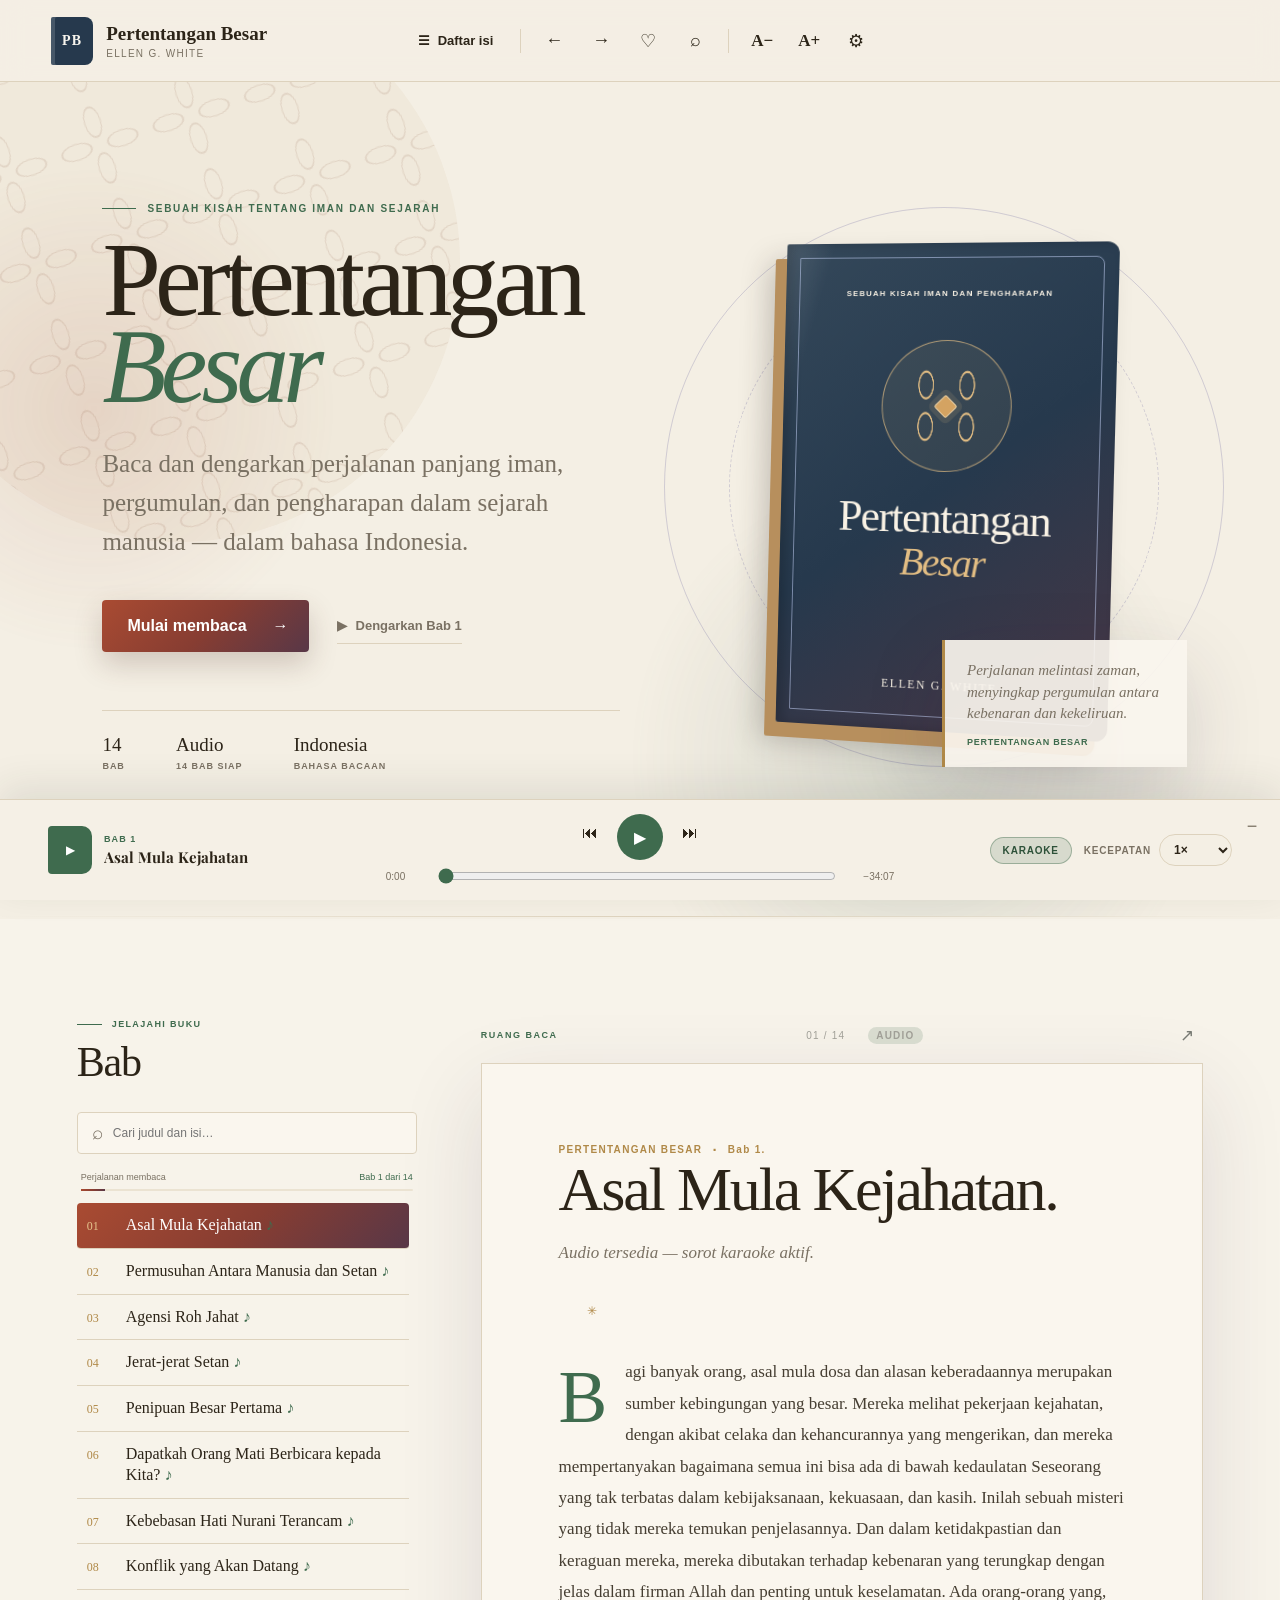
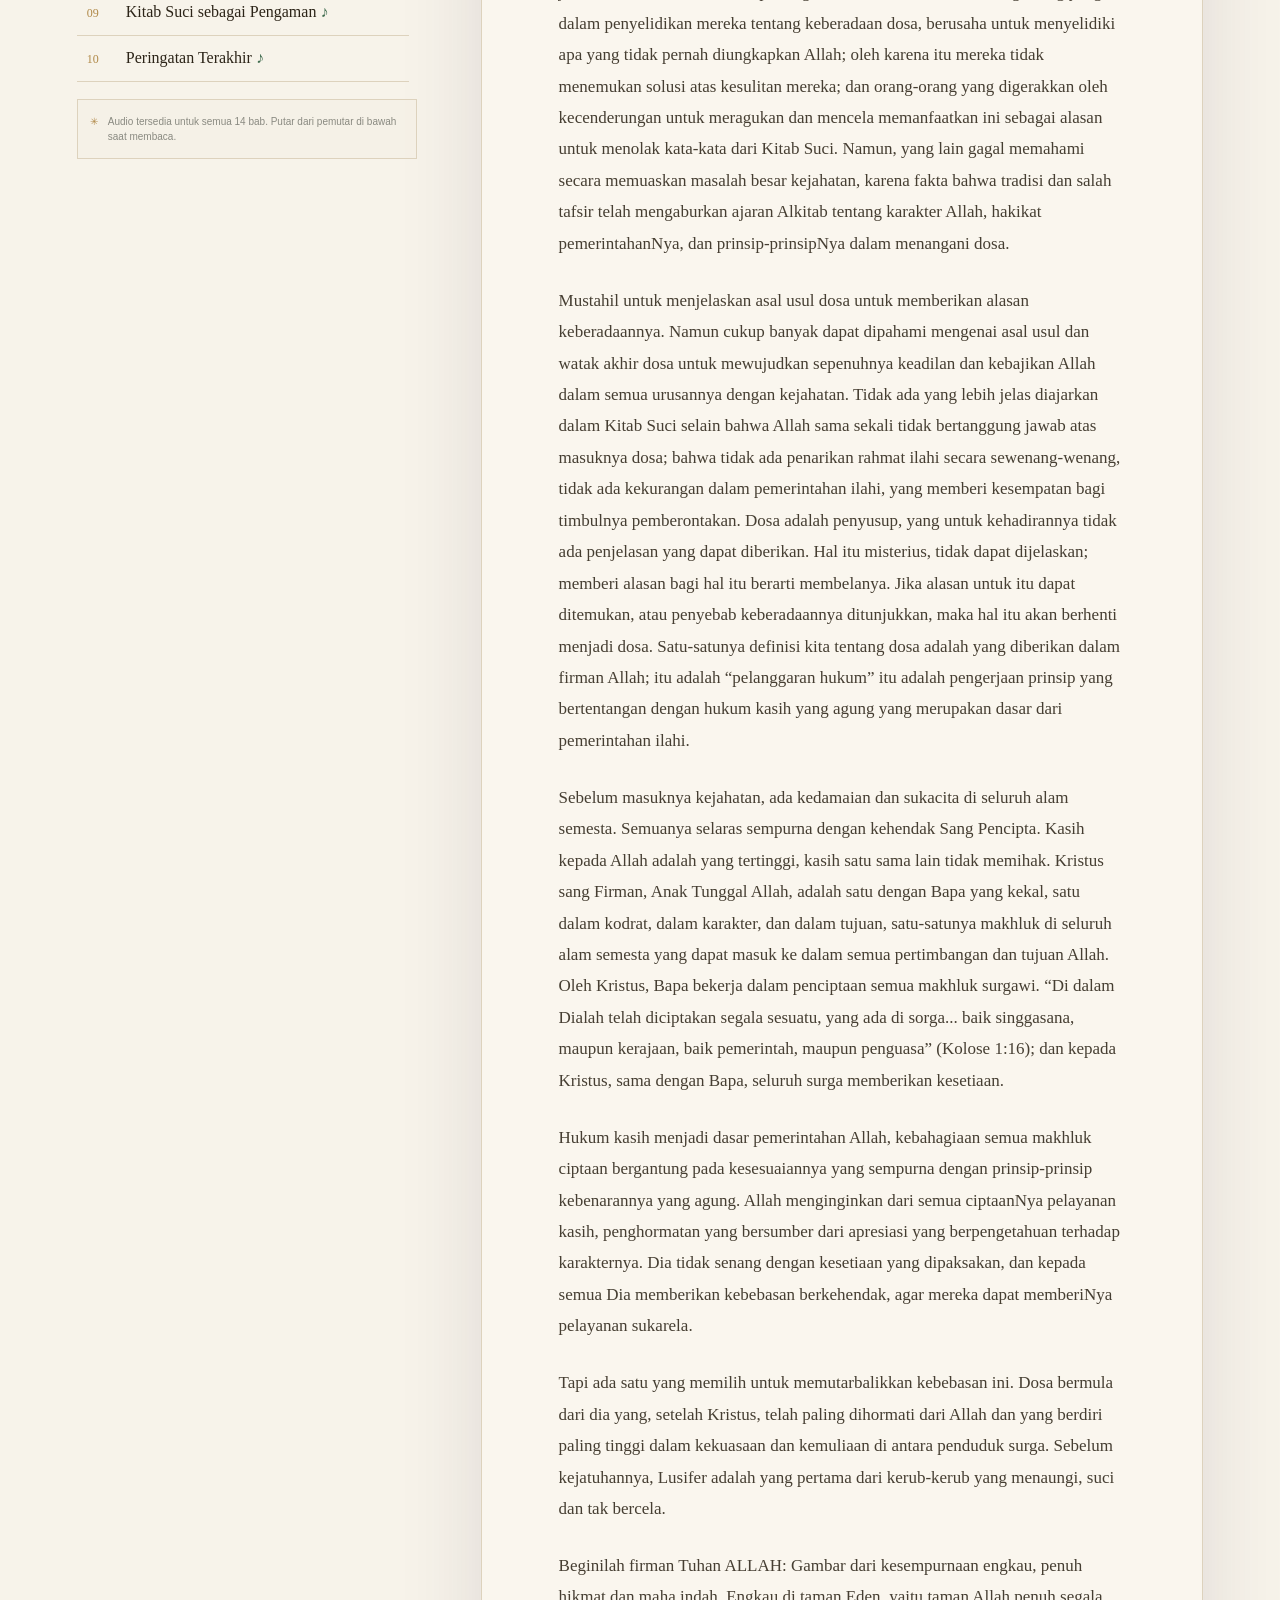
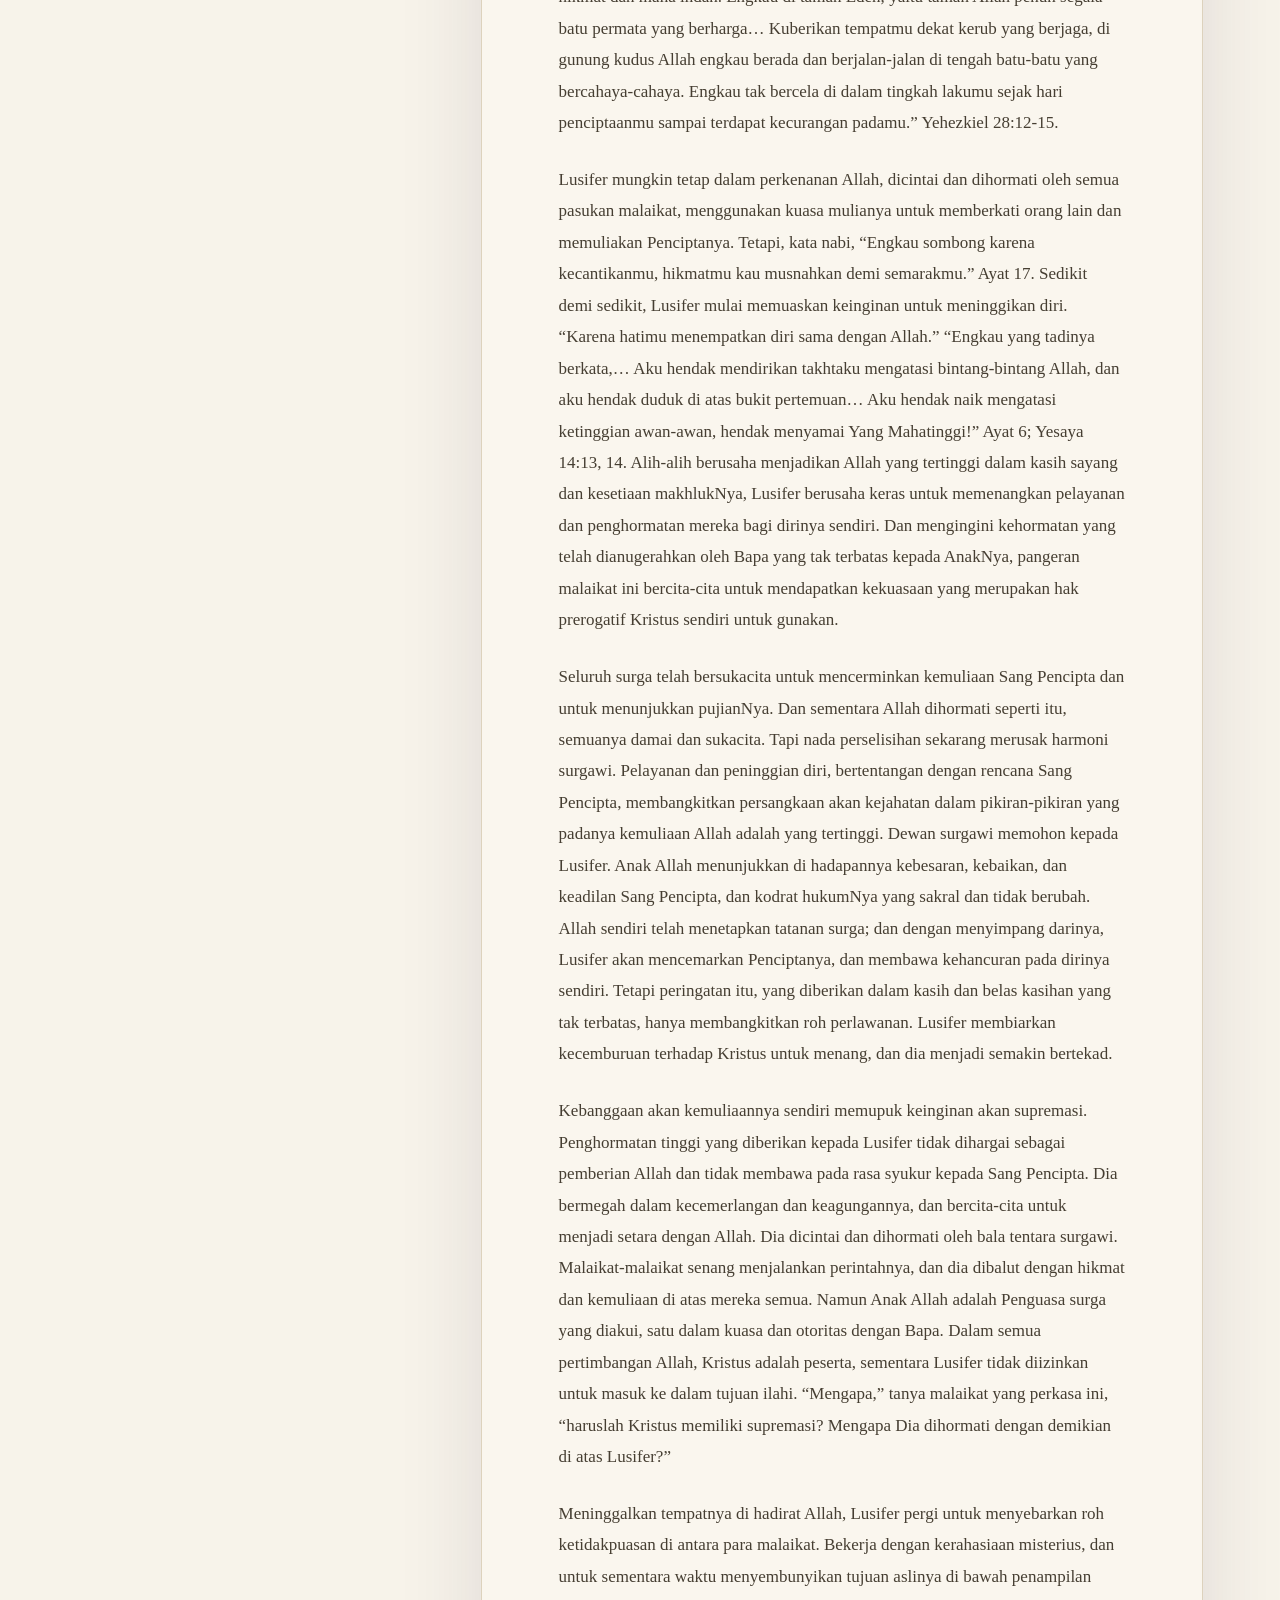
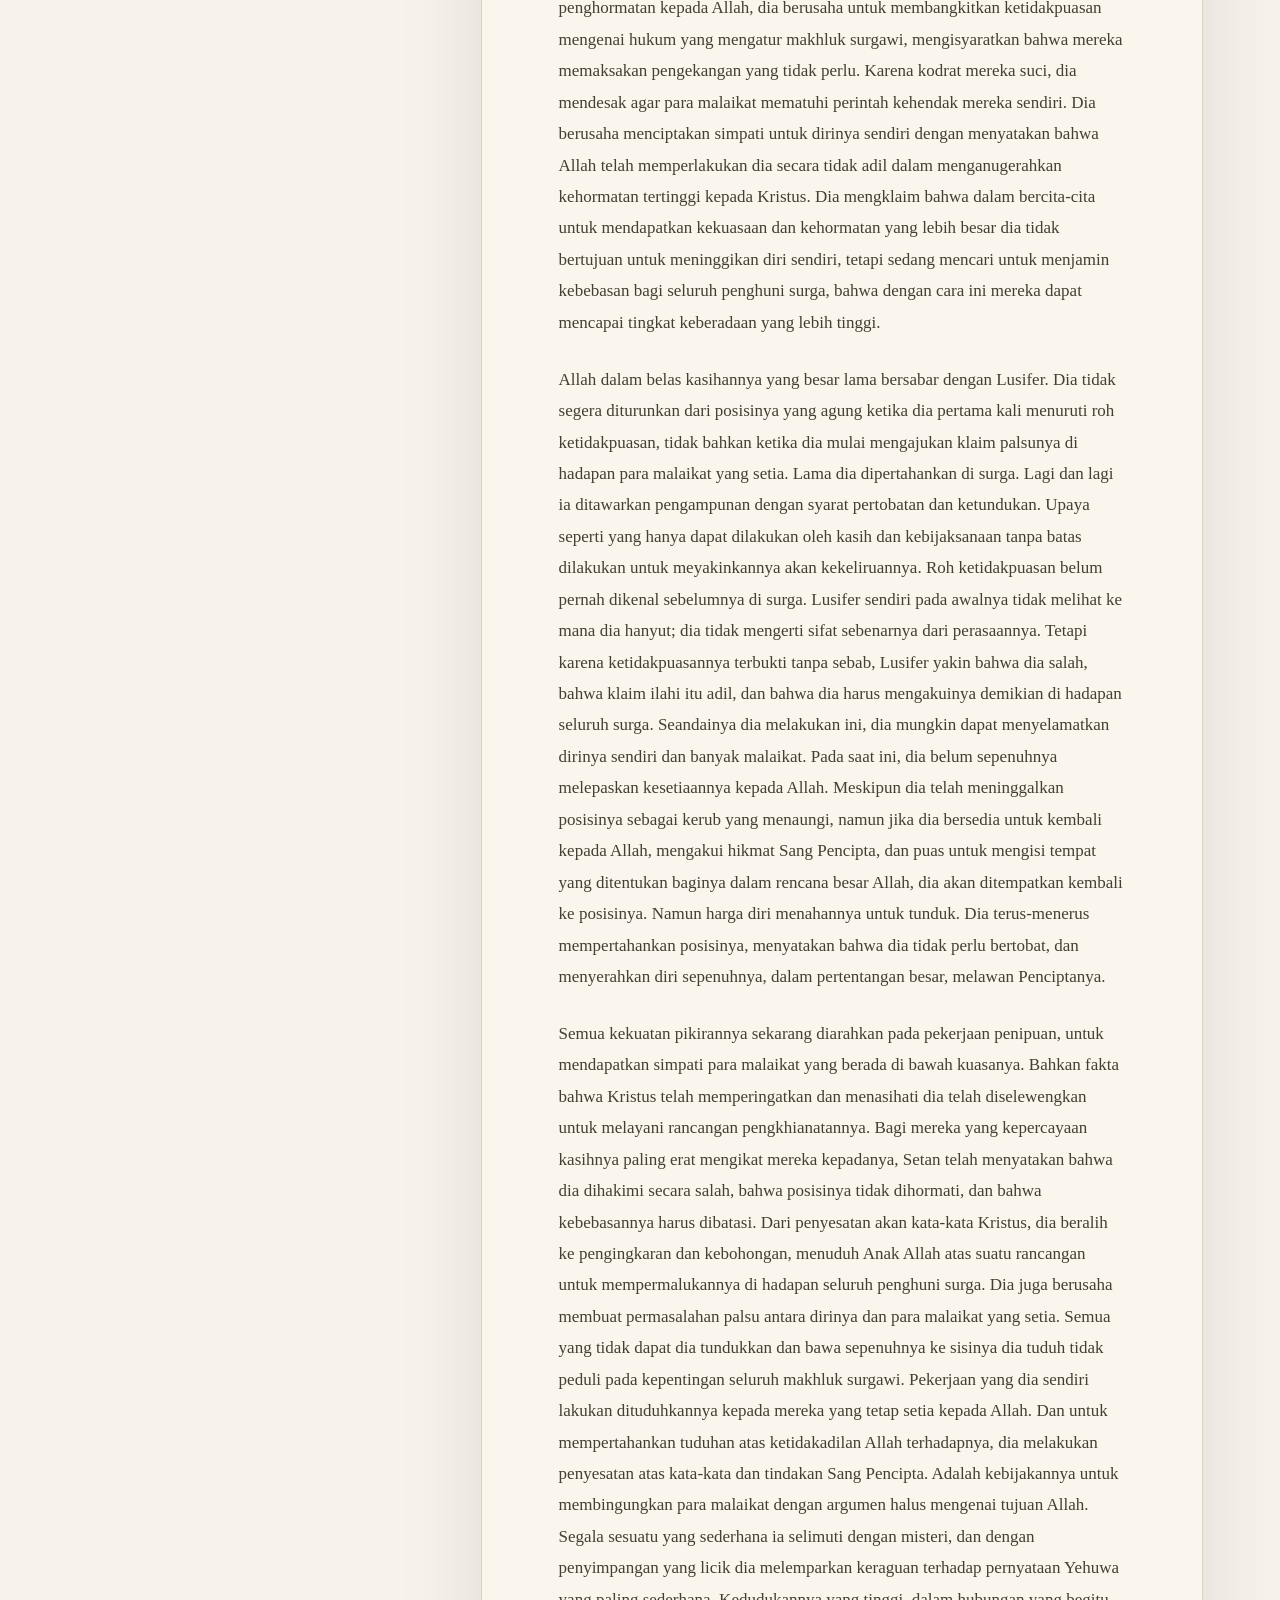
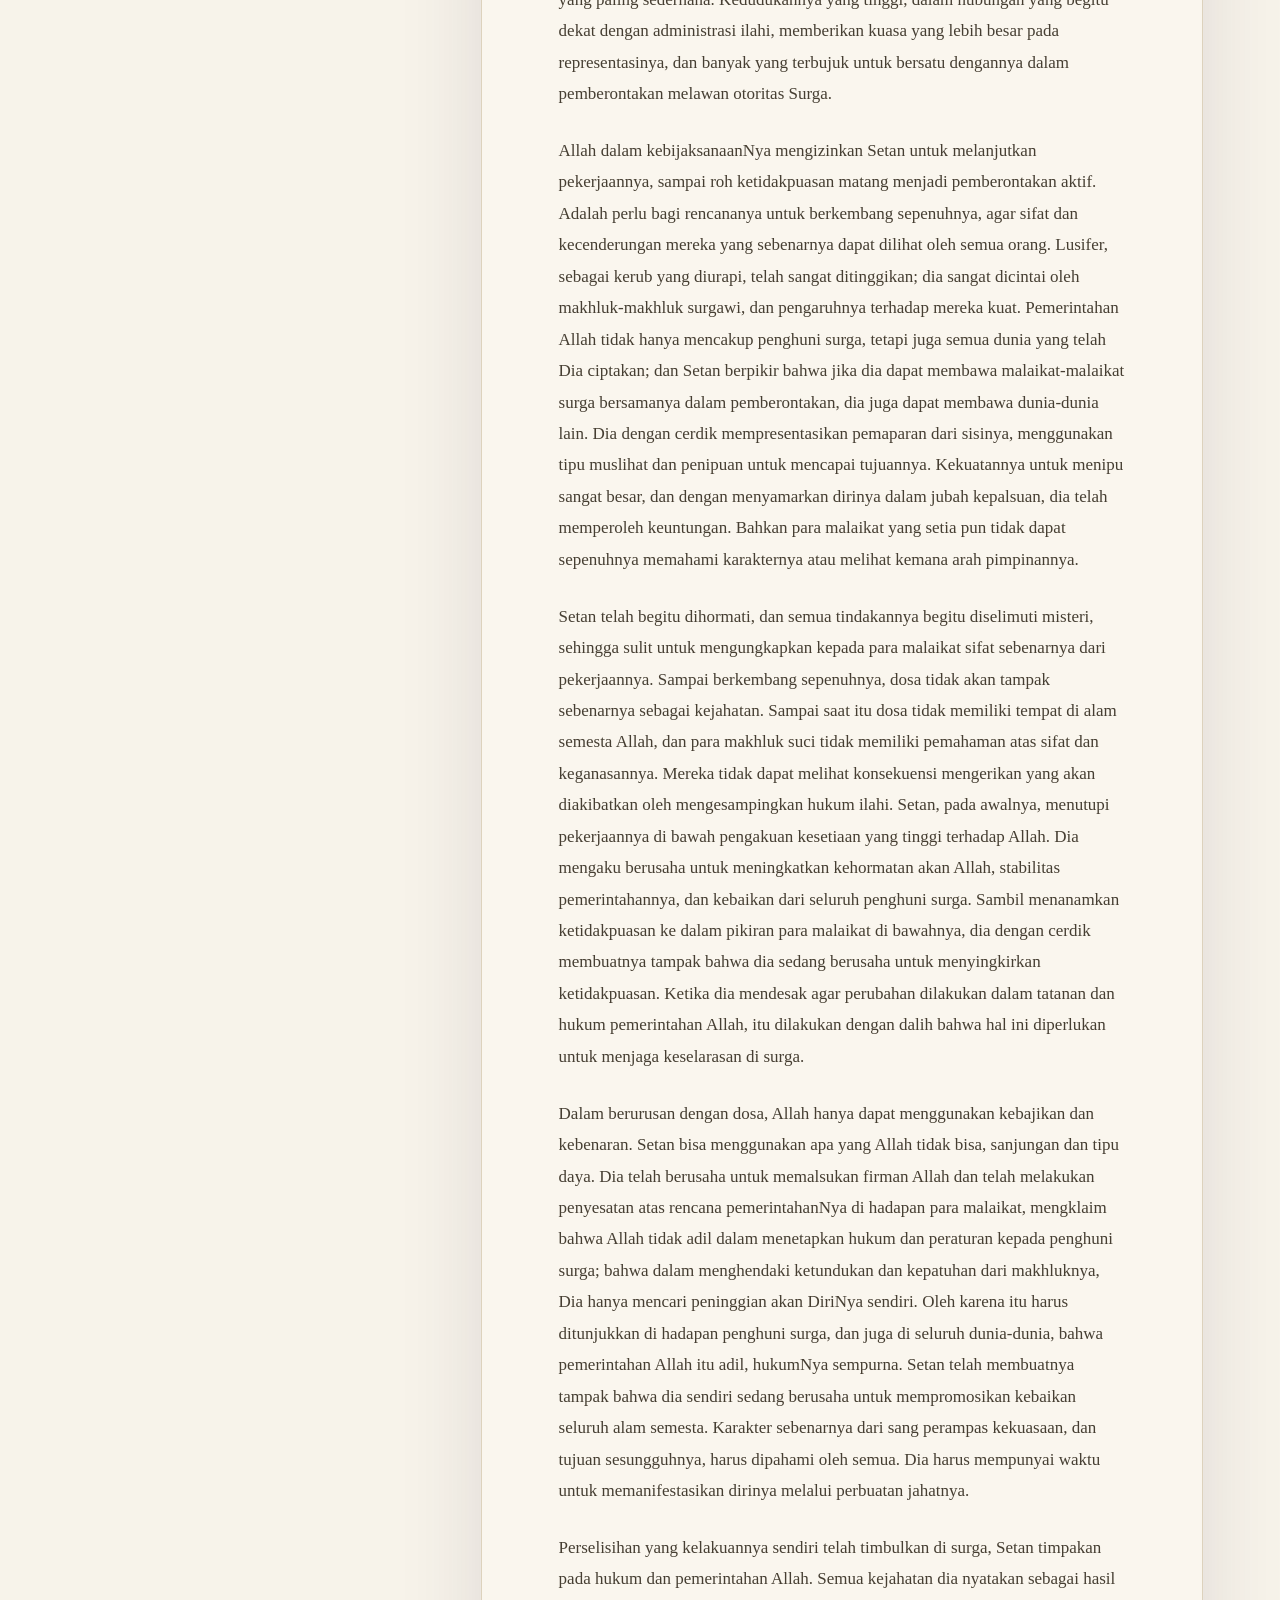
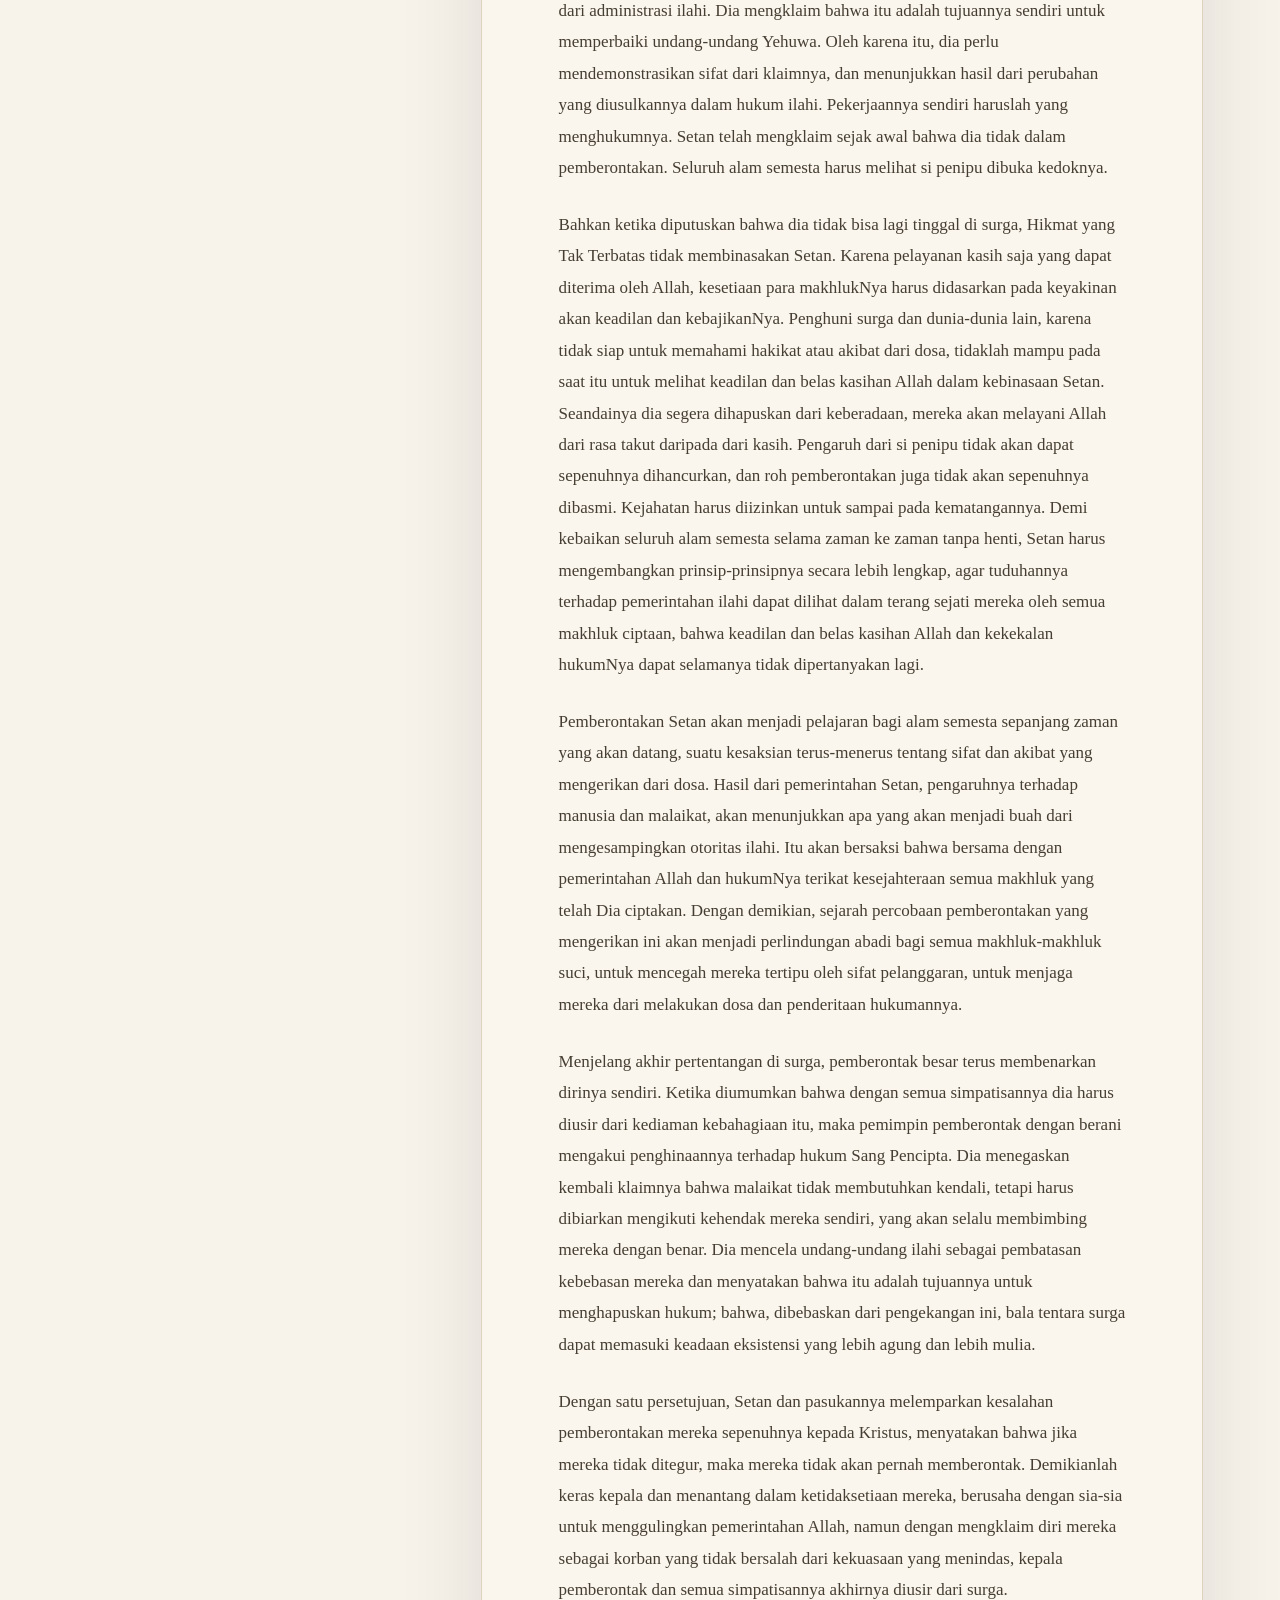
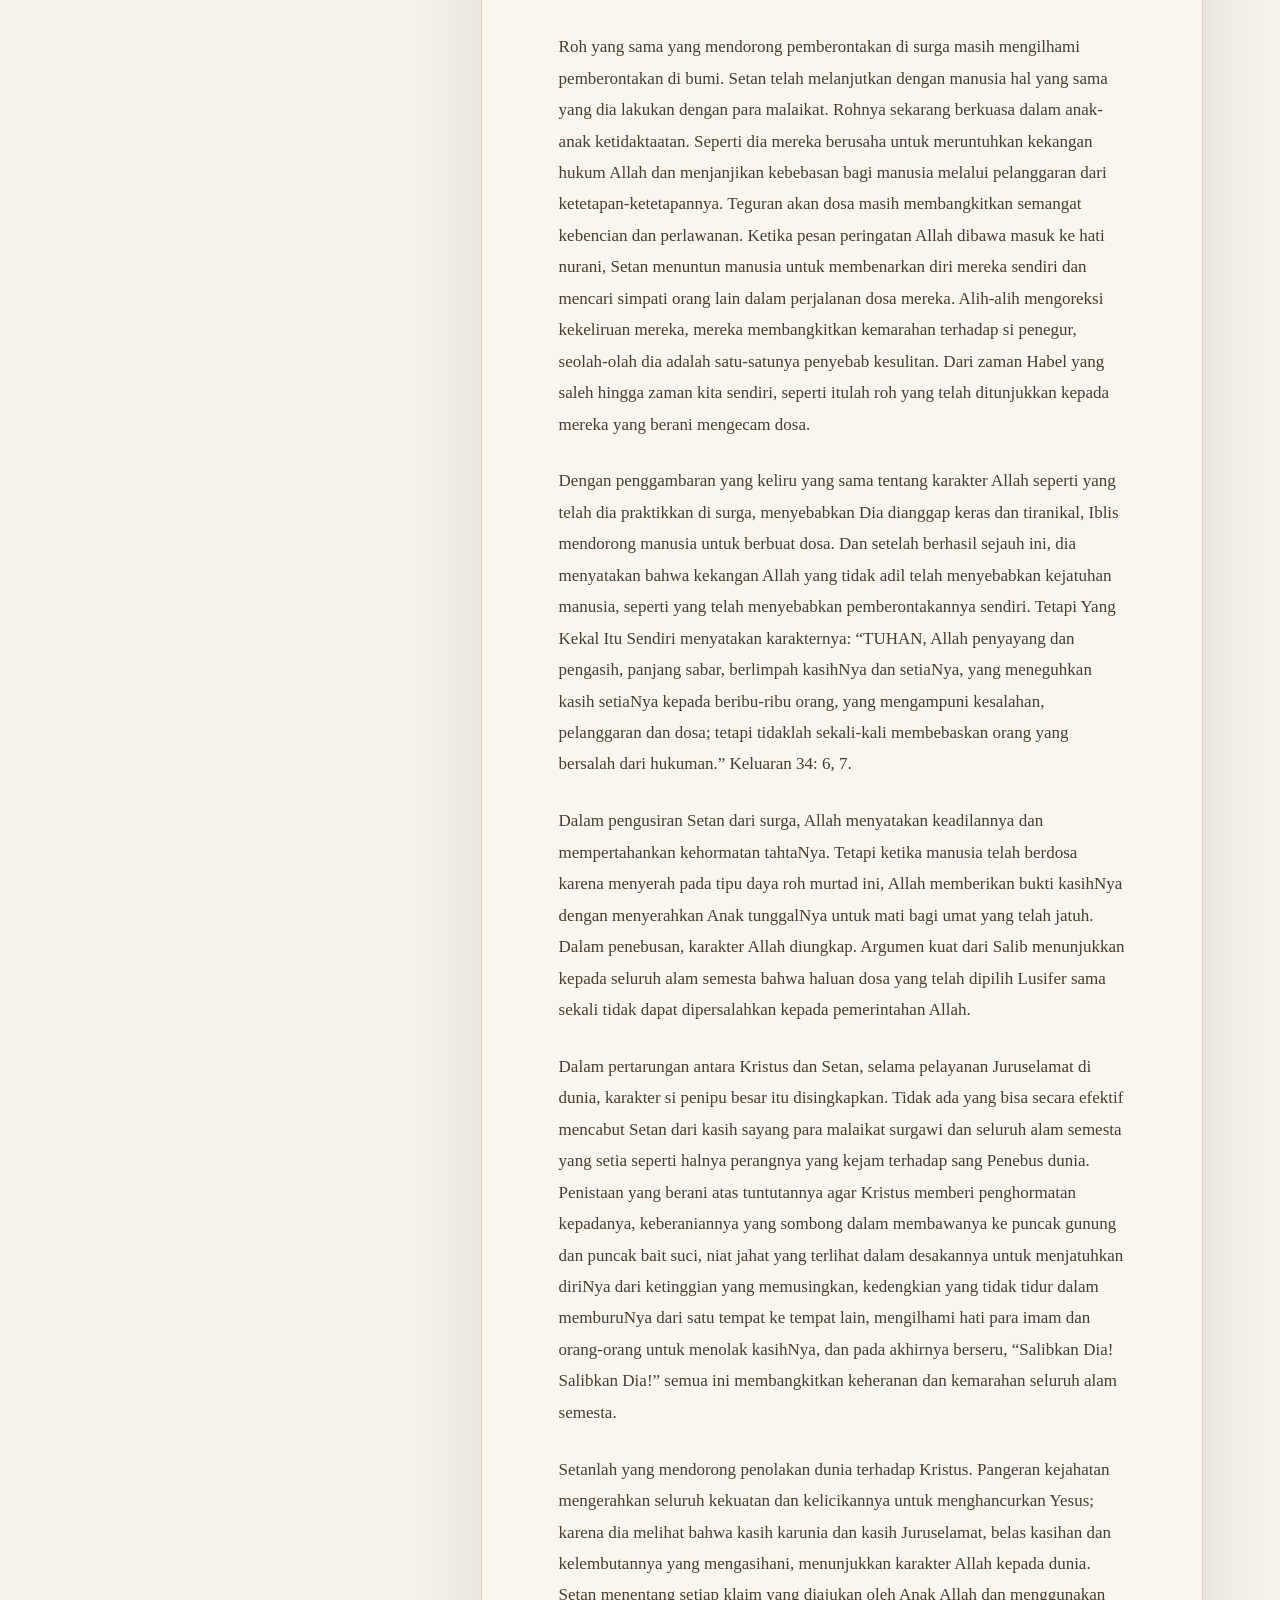
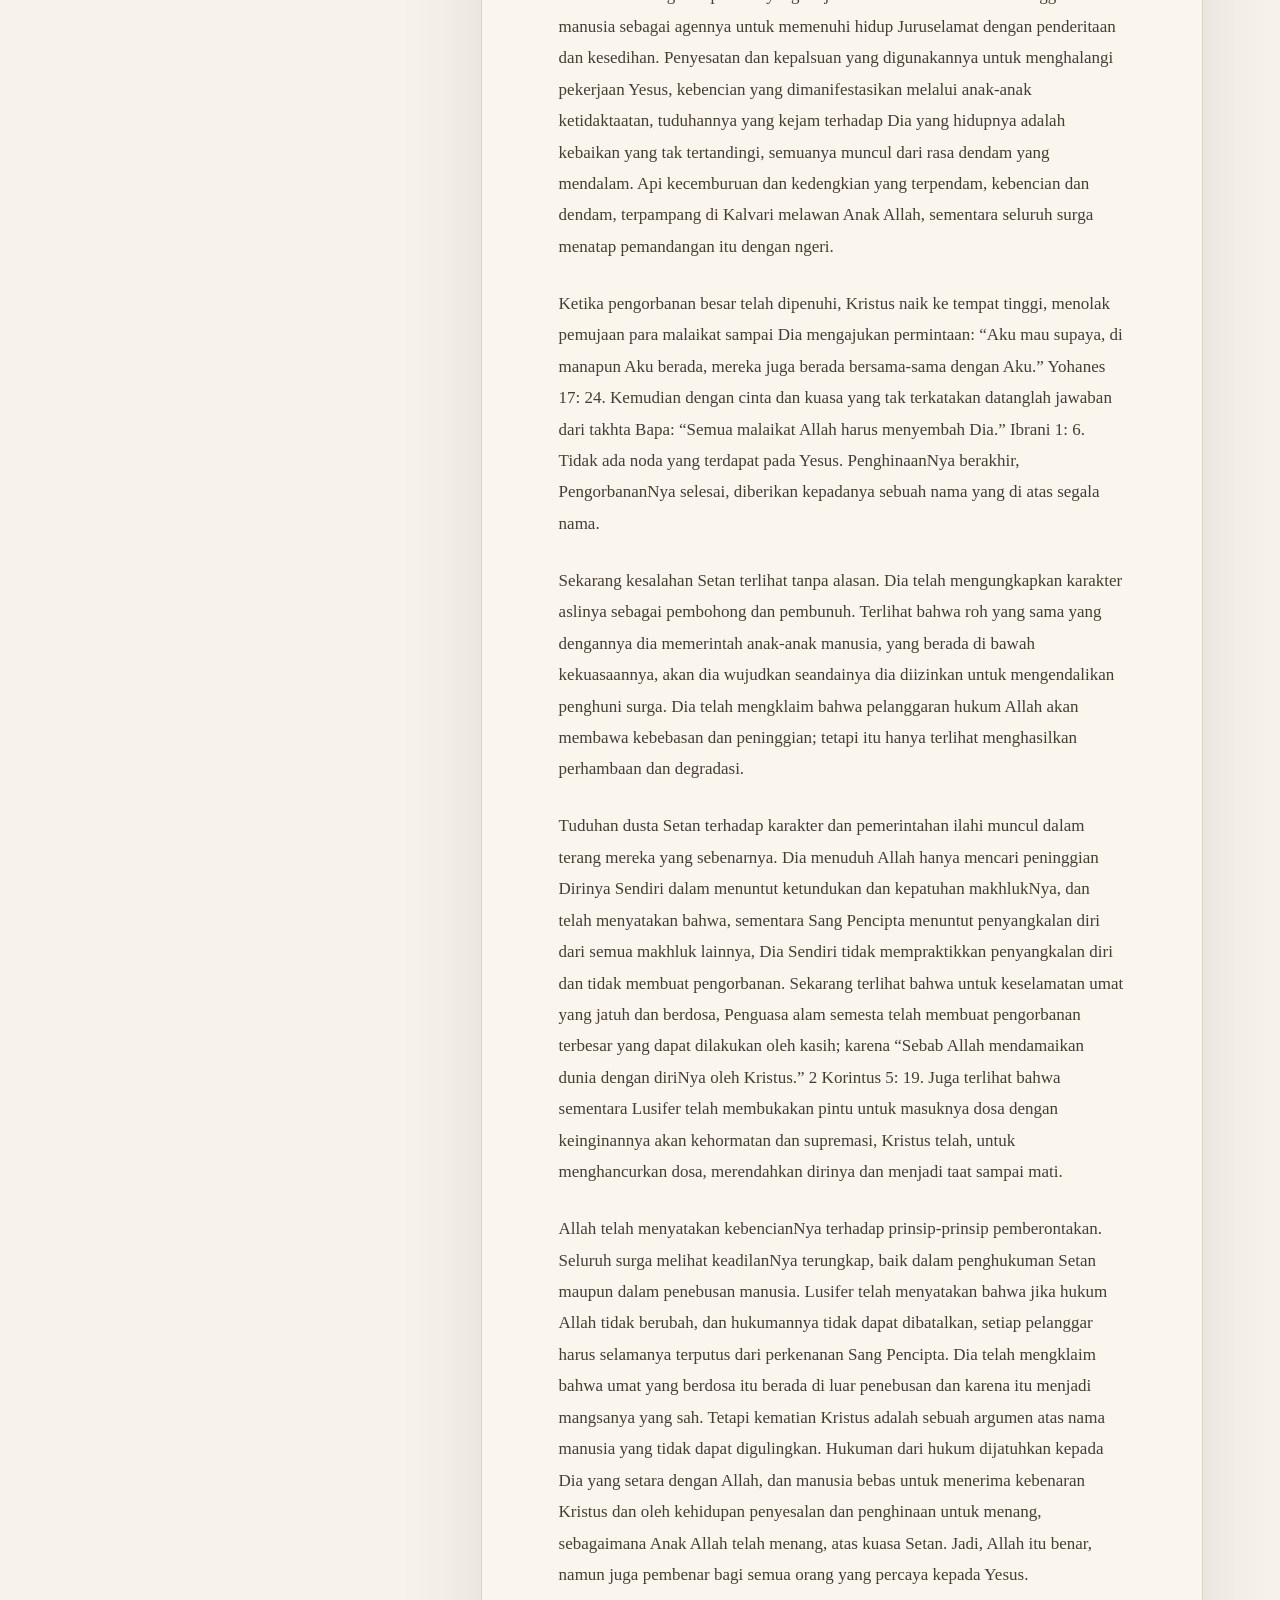
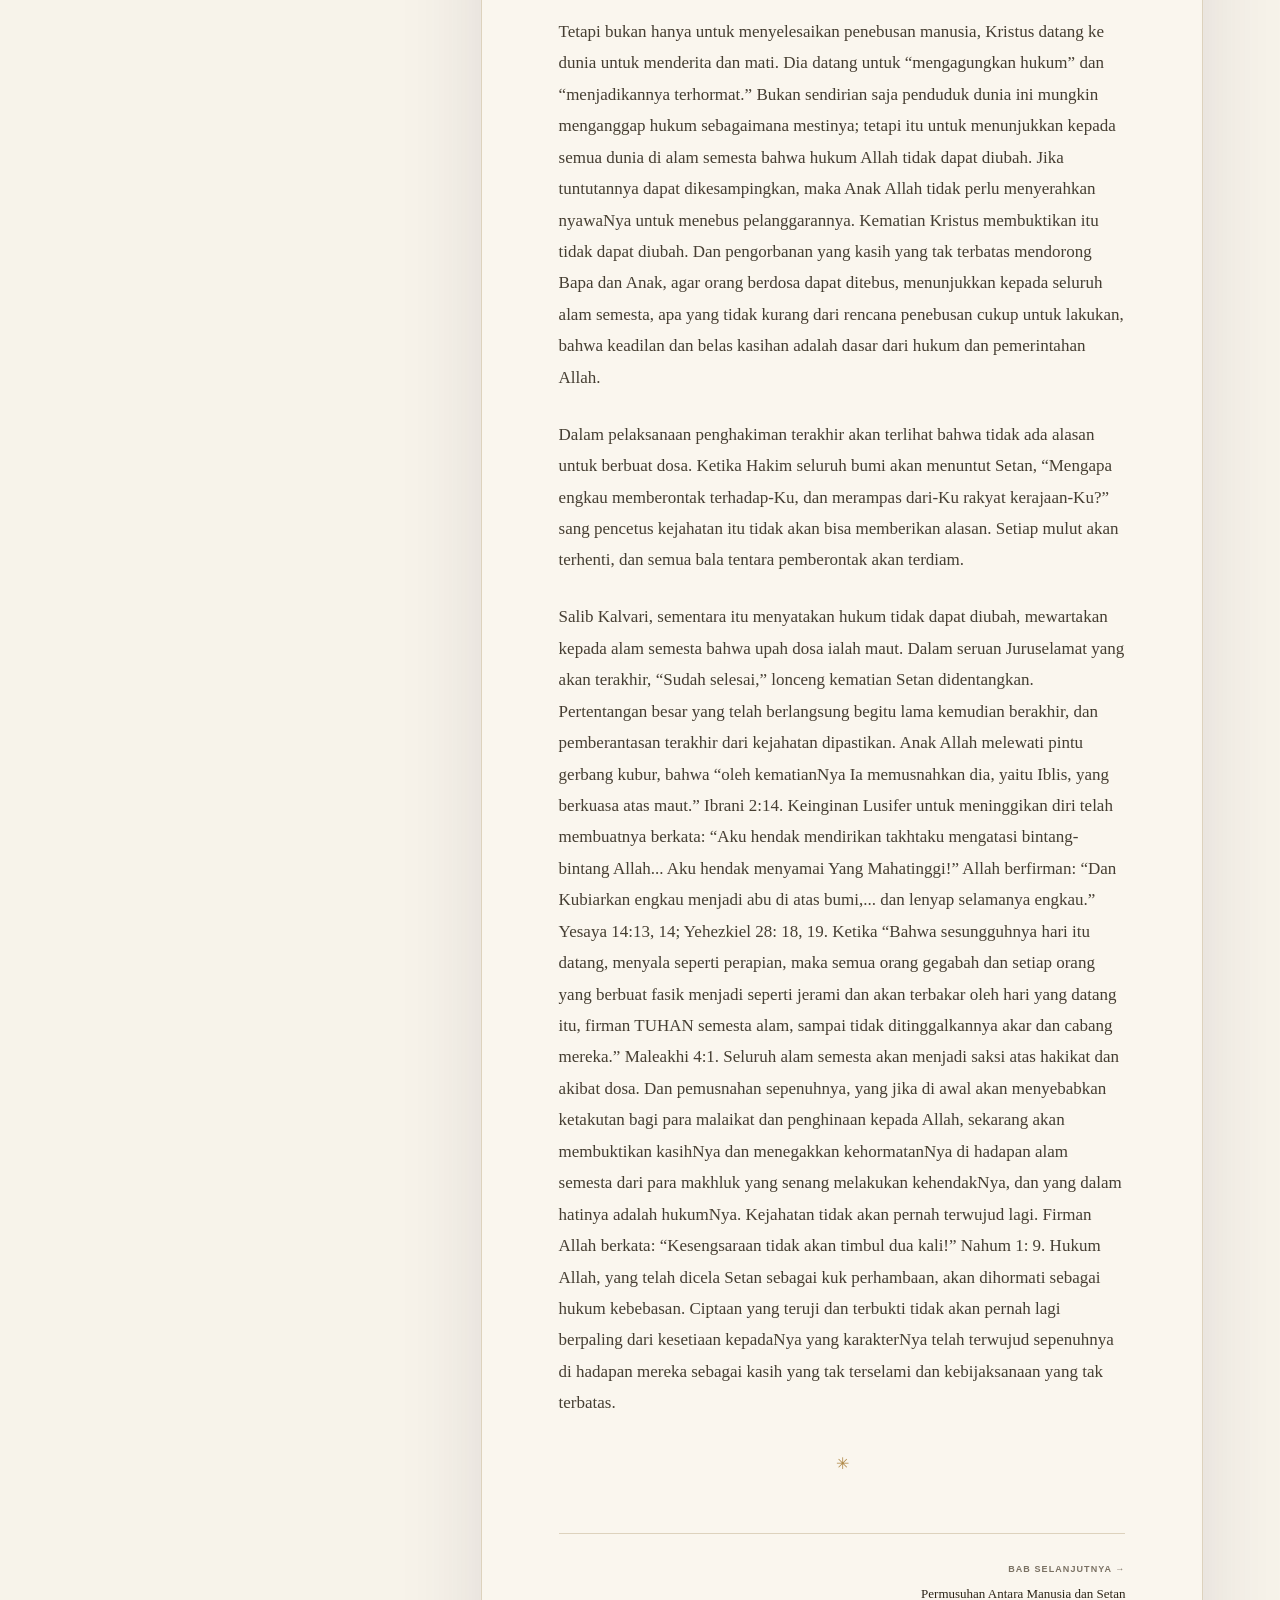
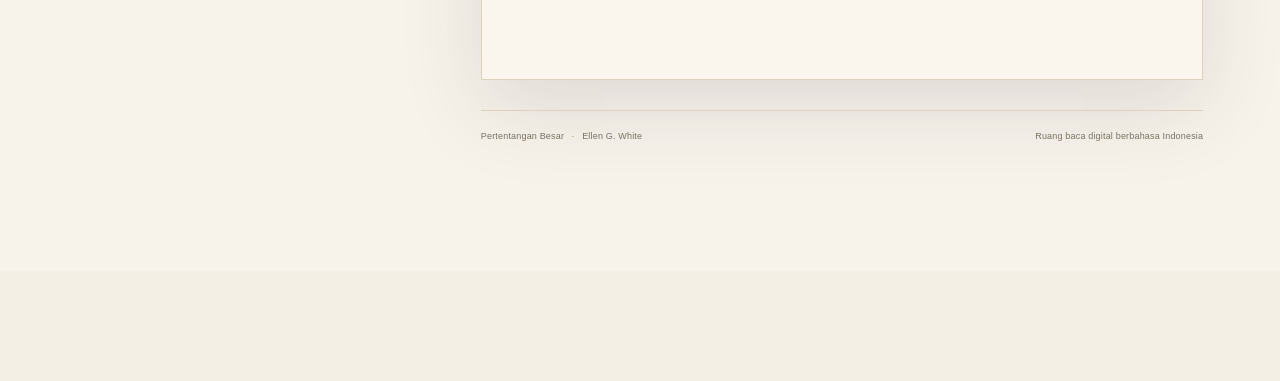
==== index.html @ 69c993e6 "Add Indonesian Great Controversy reader with full audiobook. Includes 14-chapter text, local MP3 nar" ====
<!doctype html>
<html lang="id">
  <head>
    <meta charset="utf-8">
    <meta name="viewport" content="width=device-width, initial-scale=1">
    <meta name="theme-color" content="#f7f1e5" id="themeColorMeta">
    <meta name="description" content="Baca dan dengarkan Pertentangan Besar karya Ellen G. White dalam bahasa Indonesia.">
    <meta name="apple-mobile-web-app-capable" content="yes">
    <title>Pertentangan Besar | Ellen G. White</title>
    <link rel="preconnect" href="https://fonts.googleapis.com">
    <link rel="preconnect" href="https://fonts.gstatic.com" crossorigin>
    <link href="https://fonts.googleapis.com/css2?family=DM+Sans:wght@400;500;600;700&family=Playfair+Display:ital,wght@0,500;0,600;0,700;1,500&display=swap" rel="stylesheet">
    <link rel="stylesheet" href="styles.css">
  </head>
  <body data-style="lontar" class="karaoke-on">
    <header class="topbar">
      <a class="brand" href="#home" aria-label="Pertentangan Besar, beranda">
        <span class="brand-mark" aria-hidden="true">PB</span>
        <span class="brand-copy"><strong>Pertentangan Besar</strong><small>Ellen G. White</small></span>
      </a>
      <nav class="toolbar" aria-label="Alat membaca">
        <button class="contents-trigger" id="contentsToggle" aria-label="Buka daftar isi" title="Daftar isi"><span aria-hidden="true">☰</span><span class="contents-trigger-label">Daftar isi</span></button>
        <span class="toolbar-divider" aria-hidden="true"></span>
        <button class="icon-button mobile-contents" id="mobileContents" aria-label="Buka daftar isi" title="Daftar isi">☷</button>
        <button class="icon-button" id="previousChapter" aria-label="Bab sebelumnya" title="Bab sebelumnya">←</button>
        <button class="icon-button" id="nextChapter" aria-label="Bab berikutnya" title="Bab berikutnya">→</button>
        <button class="icon-button" id="bookmarkButton" aria-label="Simpan penanda bab" title="Simpan penanda">♡</button>
        <button class="icon-button" id="searchButton" aria-label="Cari dalam buku" title="Cari">⌕</button>
        <span class="toolbar-divider"></span>
        <button class="text-button" id="decreaseText" aria-label="Perkecil ukuran teks" title="Perkecil teks">A−</button>
        <button class="text-button" id="increaseText" aria-label="Perbesar ukuran teks" title="Perbesar teks">A+</button>
        <button class="icon-button" id="settingsButton" aria-label="Buka pengaturan gaya dan audio" title="Gaya & audio">⚙</button>
      </nav>
    </header>

    <section class="hero" id="home">
      <div class="hero-glow glow-one"></div>
      <div class="hero-glow glow-two"></div>
      <div class="hero-copy">
        <p class="eyebrow"><span></span>SEBUAH KISAH TENTANG IMAN DAN SEJARAH</p>
        <h1>Pertentangan<br /><em>Besar</em></h1>
        <p class="hero-description">Baca dan dengarkan perjalanan panjang iman, pergumulan, dan pengharapan dalam sejarah manusia — dalam bahasa Indonesia.</p>
        <div class="hero-actions">
          <button class="primary-button" id="startReadingButton" type="button">Mulai membaca <span aria-hidden="true">→</span></button>
          <button class="hero-secondary" id="listenButton" type="button"><span aria-hidden="true">▶</span> Dengarkan Bab 1</button>
        </div>
        <div class="book-meta">
          <div><strong>14</strong><span>Bab</span></div>
          <div><strong>Audio</strong><span>14 bab siap</span></div>
          <div><strong>Indonesia</strong><span>Bahasa bacaan</span></div>
        </div>
      </div>
      <div class="hero-art" aria-label="Sampul buku Pertentangan Besar">
        <div class="orbit orbit-one"></div>
        <div class="orbit orbit-two"></div>
        <div class="book-cover">
          <span class="cover-kicker">SEBUAH KISAH IMAN DAN PENGHARAPAN</span>
          <div class="cover-emblem" aria-hidden="true"></div>
          <div class="cover-title">Pertentangan<br /><i>Besar</i></div>
          <span class="cover-author">Ellen G. White</span>
        </div>
        <blockquote>
          Perjalanan melintasi zaman, menyingkap pergumulan antara kebenaran dan kekeliruan.
          <cite>Pertentangan Besar</cite>
        </blockquote>
      </div>
    </section>

    <div class="reading-progress" aria-hidden="true"><span id="progressBar"></span></div>

    <section class="reading-section" id="reader">
    <div class="reader-layout" id="readerLayout">
      <aside class="contents-panel" id="contentsPanel" aria-label="Daftar isi">
        <div class="contents-heading">
          <div>
            <p class="eyebrow"><span></span>JELAJAHI BUKU</p>
            <h2>Bab</h2>
          </div>
          <button class="close-contents" id="closeContents" aria-label="Tutup daftar isi">×</button>
        </div>
        <label class="chapter-search"><span aria-hidden="true">⌕</span><input id="chapterSearch" type="search" placeholder="Cari judul dan isi…" autocomplete="off" /></label>
        <div class="contents-progress">
          <div class="progress-copy"><span>Perjalanan membaca</span><span id="progressLabel">Bab 1 dari 14</span></div>
          <div class="mini-progress"><span id="chapterProgress"></span></div>
        </div>
        <ol class="chapter-list" id="chapterList"></ol>
        <div class="contents-note">
          <span class="note-icon" aria-hidden="true">✳</span>
          <p>Audio tersedia untuk semua 14 bab. Putar dari pemutar di bawah saat membaca.</p>
        </div>
      </aside>

      <main class="reading-area" id="readingArea">
        <div class="reading-toolbar">
          <span class="reading-label">RUANG BACA</span>
          <div class="chapter-nav">
            <span id="chapterIndicator">01 / 14</span>
            <span class="audio-badge" id="audioBadge" hidden>Audio</span>
          </div>
          <button class="share-button" id="shareButton" aria-label="Bagikan bab ini" title="Bagikan">↗</button>
        </div>

        <article class="book-page" id="bookPage">
          <div class="chapter-meta"><span class="chapter-kicker">PERTENTANGAN BESAR</span><span class="meta-dot">·</span><span id="chapterNumber">BAB 01</span></div>
          <h1 id="chapterTitle">Asal Mula Kejahatan</h1>
          <p class="chapter-deck" id="chapterDeck"></p>
          <div class="ornament" aria-hidden="true"><span></span><i>✳</i><span></span></div>
          <div class="chapter-copy" id="chapterCopy"></div>
          <div class="chapter-end" aria-hidden="true"><span>✳</span></div>
          <div class="bottom-navigation">
            <button class="bottom-nav-button" id="bottomPrevious"><span>← Bab sebelumnya</span><strong id="previousTitle">—</strong></button>
            <button class="bottom-nav-button next-bottom" id="bottomNext"><span>Bab selanjutnya →</span><strong id="nextTitle">—</strong></button>
          </div>
        </article>
        <footer class="page-footer">
          <span>Pertentangan Besar <i>·</i> Ellen G. White</span>
          <span>Ruang baca digital berbahasa Indonesia</span>
        </footer>
      </main>
    </div>
    </section>

    <section class="audio-player" id="audioPlayer" aria-label="Pemutar audiobook" hidden>
      <audio id="chapterAudio" preload="metadata" playsinline></audio>
      <button class="audio-minimize" id="audioMinimize" type="button" aria-label="Ciutkan pemutar">−</button>
      <div class="audio-track-info">
        <span class="audio-art" aria-hidden="true">▶</span>
        <span>
          <small id="audioChapterNumber">Bab 1</small>
          <strong id="audioChapterTitle">Asal Mula Kejahatan</strong>
        </span>
      </div>
      <div class="audio-main">
        <div class="audio-controls">
          <button id="audioPrevious" type="button" aria-label="Bab audio sebelumnya">⏮</button>
          <button class="audio-play" id="audioPlay" type="button" aria-label="Putar audiobook">
            <span class="play-icon">▶</span>
            <span class="pause-icon">❚❚</span>
          </button>
          <button id="audioNext" type="button" aria-label="Bab audio berikutnya">⏭</button>
        </div>
        <div class="audio-timeline">
          <span id="audioElapsed">0:00</span>
          <input id="audioSeek" type="range" min="0" max="1000" value="0" aria-label="Posisi audio" />
          <span id="audioRemaining">−0:00</span>
        </div>
      </div>
      <div class="audio-side">
        <button class="karaoke-toggle" id="karaokeToggle" type="button" aria-pressed="true" title="Nyala/matikan sorot karaoke">Karaoke</button>
        <label class="audio-speed">
          Kecepatan
          <select id="audioSpeed" aria-label="Kecepatan putar">
            <option value="0.75">0.75×</option>
            <option value="1" selected>1×</option>
            <option value="1.25">1.25×</option>
            <option value="1.5">1.5×</option>
          </select>
        </label>
      </div>
    </section>

    <button class="audio-restore" id="audioRestore" type="button" aria-label="Tampilkan pemutar" hidden>
      <span class="audio-restore-icon" aria-hidden="true">▶</span>
      <span>
        <small>Audiobook</small>
        <strong id="audioRestoreTitle">Asal Mula Kejahatan</strong>
      </span>
    </button>

    <div class="overlay" id="searchOverlay" hidden>
      <section class="search-dialog" role="dialog" aria-modal="true" aria-labelledby="searchTitle">
        <div class="search-heading">
          <div><p class="eyebrow">TEMUKAN BAGIAN</p><h2 id="searchTitle">Cari dalam buku</h2></div>
          <button id="closeSearch" aria-label="Tutup pencarian">×</button>
        </div>
        <label class="search-input-wrap"><span aria-hidden="true">⌕</span><input id="searchInput" type="search" placeholder="Ketik kata atau frasa…" autocomplete="off"><kbd>ESC</kbd></label>
        <div class="search-results" id="searchResults"><p class="search-hint">Hasil menampilkan tempat tepat di dalam bab. Ketuk untuk loncat ke sana.</p></div>
      </section>
    </div>

    <div class="overlay" id="settingsOverlay" hidden>
      <section class="settings-dialog" role="dialog" aria-modal="true" aria-labelledby="settingsTitle">
        <div class="search-heading">
          <div><p class="eyebrow">PENGATURAN</p><h2 id="settingsTitle">Gaya & audio</h2></div>
          <button id="closeSettings" aria-label="Tutup pengaturan">×</button>
        </div>
        <div class="settings-block">
          <h3>Gaya Nusantara</h3>
          <p class="settings-hint">Pilih suasana visual bernapas budaya Indonesia.</p>
          <div class="style-grid" id="styleGrid"></div>
        </div>
        <div class="settings-block">
          <h3>Mode baca & dengar</h3>
          <label class="settings-switch">
            <input type="checkbox" id="karaokeSetting" checked>
            <span>
              <strong>Karaoke sorot teks</strong>
              <small>Saat mati, audio tetap jalan dan Anda bisa menjelajah bab lain.</small>
            </span>
          </label>
          <p class="settings-note">Audio tetap dapat diputar di latar (layar mati) lewat kontrol media perangkat.</p>
        </div>
      </section>
    </div>

    <div class="toast" id="toast" role="status" aria-live="polite"></div>
    <script src="book-data.js"></script>
    <script src="app.js"></script>
  </body>
</html>
---- styles.css ----
:root {
  color-scheme: light;
  --paper: #f7f4ee;
  --paper-deep: #f0ece4;
  --ink: #292d29;
  --muted: #85867e;
  --line: #e7e2d8;
  --accent: #557260;
  --accent-dark: #3e5948;
  --gold: #b28d5d;
  --serif: "Playfair Display", Georgia, serif;
  --sans: "DM Sans", Arial, sans-serif;
}

* { box-sizing: border-box; }
html { scroll-behavior: smooth; }
body { margin: 0; background: var(--paper); color: var(--ink); font-family: var(--sans); -webkit-font-smoothing: antialiased; }
button, input { font: inherit; }
button { color: inherit; }

.topbar { height: 72px; padding: 0 4.1vw; display: grid; grid-template-columns: 1fr 1fr 1fr; align-items: center; background: rgba(250,248,244,.94); border-bottom: 1px solid var(--line); position: sticky; top: 0; z-index: 10; backdrop-filter: blur(14px); }
.brand { display: flex; align-items: center; gap: 11px; text-decoration: none; color: var(--ink); width: max-content; }
.brand-mark { width: 32px; height: 32px; display: grid; place-items: center; border-radius: 50%; background: var(--accent); color: #f8f5ee; font: 600 10px var(--serif); letter-spacing: -.03em; }
.brand-name { font-size: 12px; font-weight: 600; letter-spacing: .04em; }
.topbar-center { justify-self: center; text-align: center; }
.book-picker { border: 0; padding: 7px 14px; background: transparent; cursor: pointer; display: flex; flex-direction: column; gap: 2px; }
.book-picker-title { font-family: var(--serif); font-size: 14px; font-weight: 600; }
.book-picker-author { color: var(--muted); font-size: 10px; letter-spacing: .02em; }
.toolbar { display: flex; justify-content: flex-end; align-items: center; gap: 8px; }
.icon-button, .text-button { border: 0; background: transparent; color: #696e67; display: grid; place-items: center; height: 34px; min-width: 34px; border-radius: 7px; cursor: pointer; font-size: 18px; transition: background .2s, color .2s; }
.icon-button:hover, .text-button:hover, .reading-toolbar button:hover { background: var(--paper-deep); color: var(--accent-dark); }
.text-button { font-size: 12px; font-weight: 600; }
.toolbar-divider { height: 18px; width: 1px; background: var(--line); margin: 0 5px; }
.mobile-contents { display: none; }
.reading-progress { position: sticky; top: 72px; z-index: 9; height: 2px; background: transparent; }
.reading-progress span { display: block; height: 100%; width: 0; background: var(--gold); transition: width .1s linear; }
.reader-layout { max-width: 1600px; min-height: calc(100vh - 74px); margin: 0 auto; display: grid; grid-template-columns: 285px minmax(0, 1fr); }

.contents-panel { border-right: 1px solid var(--line); min-height: calc(100vh - 74px); padding: 45px 24px 28px 4.1vw; display: flex; flex-direction: column; position: sticky; top: 74px; height: calc(100vh - 74px); overflow: auto; }
.contents-heading { display: flex; align-items: flex-start; justify-content: space-between; }
.eyebrow { font-size: 9px; font-weight: 700; letter-spacing: .16em; color: var(--accent); margin: 0 0 9px; }
.contents-heading h2, .search-heading h2 { font: 600 24px var(--serif); margin: 0; letter-spacing: -.03em; }
.close-contents { display: none; }
.contents-progress { margin: 30px 0 17px; }
.progress-copy { display: flex; justify-content: space-between; gap: 8px; color: var(--muted); font-size: 9px; }
.progress-copy span:last-child { color: var(--accent); }
.mini-progress { margin-top: 9px; height: 2px; background: #e5e0d6; border-radius: 2px; }
.mini-progress span { display: block; width: 12.5%; height: 100%; background: var(--accent); transition: width .25s; }
.chapter-list { list-style: none; margin: 0; padding: 0; }
.chapter-list li { margin: 2px 0; }
.chapter-link { width: 100%; text-align: left; border: 0; display: grid; grid-template-columns: 26px 1fr; align-items: baseline; gap: 6px; background: transparent; padding: 10px 8px; border-radius: 5px; cursor: pointer; color: #777971; }
.chapter-link:hover { background: #efede6; color: var(--ink); }
.chapter-link.active { background: #e9eee8; color: var(--accent-dark); }
.chapter-link-number { font-size: 9px; color: #a6a59c; font-variant-numeric: tabular-nums; }
.chapter-link.active .chapter-link-number { color: var(--accent); }
.chapter-link-title { font: 500 12px/1.4 var(--serif); }
.contents-note { display: flex; gap: 10px; margin-top: auto; padding: 15px 10px 0 4px; color: #898a81; font-size: 10px; line-height: 1.6; }
.contents-note p { margin: 0; }
.note-icon { color: var(--gold); }

.reading-area { min-width: 0; padding: 0 7.4vw; }
.reading-toolbar { height: 70px; display: flex; align-items: center; justify-content: space-between; max-width: 810px; margin: 0 auto; color: var(--muted); }
.reading-toolbar button { background: transparent; border: 0; cursor: pointer; color: #777a73; border-radius: 5px; }
.contents-toggle { font-size: 10px; padding: 8px 10px; }
.contents-toggle span { font-size: 17px; vertical-align: -2px; margin-right: 6px; }
.chapter-nav { display: flex; align-items: center; gap: 13px; }
.chapter-nav button { width: 27px; height: 27px; font-size: 17px; }
.chapter-nav button:disabled, .bottom-nav-button:disabled { opacity: .3; cursor: default; }
.chapter-nav span { font-size: 9px; letter-spacing: .12em; color: #a09f97; font-variant-numeric: tabular-nums; }
.share-button { font-size: 17px; width: 32px; height: 32px; }
.book-page { --copy-size: 17px; max-width: 680px; margin: 65px auto 0; }
.chapter-meta { display: flex; align-items: center; gap: 10px; color: #99968b; font-size: 9px; letter-spacing: .13em; font-weight: 600; }
.chapter-kicker { color: var(--accent); }
.meta-dot { color: var(--gold); font-size: 15px; }
.book-page h1 { font: 600 clamp(38px, 5vw, 58px)/1.13 var(--serif); letter-spacing: -.045em; margin: 22px 0 15px; max-width: 610px; }
.chapter-deck { color: #777970; font: 400 16px/1.75 var(--serif); max-width: 560px; margin: 0; }
.ornament { margin: 33px 0 31px; display: flex; align-items: center; gap: 12px; width: 58px; color: var(--gold); }
.ornament span { width: 18px; height: 1px; background: #c5ae88; }
.ornament i { font-size: 12px; font-style: normal; }
.chapter-copy { font: 400 var(--copy-size)/1.95 var(--serif); color: #454840; transition: font-size .15s; }
.chapter-copy p { margin: 0 0 22px; }
.chapter-copy p:first-child:first-letter { float: left; font-size: 3.7em; line-height: .83; padding: 8px 9px 0 0; color: var(--accent); }
.editorial-note { display: flex; gap: 11px; margin-top: 36px; padding: 14px 16px; border: 1px solid #e7e1d5; border-radius: 5px; color: #7e7d74; font-size: 10px; line-height: 1.65; }
.editorial-note > span { color: var(--gold); font-size: 14px; }
.editorial-note p { margin: 0; }
.editorial-note strong { color: #595c53; font-weight: 600; margin-right: 3px; }
.chapter-end { text-align: center; margin: 40px 0 34px; font-size: 16px; color: #baa278; }
.bottom-navigation { border-top: 1px solid var(--line); padding-top: 21px; display: flex; justify-content: space-between; gap: 20px; }
.bottom-nav-button { border: 0; padding: 0; background: transparent; text-align: left; cursor: pointer; display: flex; flex-direction: column; gap: 7px; color: var(--muted); }
.bottom-nav-button span { font-size: 9px; letter-spacing: .04em; }
.bottom-nav-button strong { font: 500 13px var(--serif); color: var(--ink); }
.next-bottom { text-align: right; align-items: flex-end; }
.page-footer { max-width: 810px; margin: 70px auto 0; padding: 18px 0 23px; border-top: 1px solid var(--line); display: flex; justify-content: space-between; color: #a09f96; font-size: 9px; letter-spacing: .02em; }
.page-footer i { color: var(--gold); font-style: normal; padding: 0 5px; }

.overlay { position: fixed; inset: 0; z-index: 20; display: grid; place-items: start center; padding: 15vh 20px 20px; background: rgba(35,38,34,.42); backdrop-filter: blur(3px); }
.overlay[hidden] { display: none; }
.search-dialog { width: min(540px, 100%); background: var(--paper); border: 1px solid var(--line); border-radius: 9px; padding: 25px; box-shadow: 0 24px 80px #20251e30; }
.search-heading { display: flex; align-items: flex-start; justify-content: space-between; margin-bottom: 23px; }
.search-heading h2 { font-size: 23px; }
.search-heading button { border: 0; background: transparent; font-size: 24px; color: var(--muted); cursor: pointer; }
.search-input-wrap { height: 46px; border: 1px solid #dcd8cf; border-radius: 5px; display: flex; align-items: center; gap: 10px; padding: 0 12px; color: var(--muted); }
.search-input-wrap input { border: 0; outline: 0; background: transparent; flex: 1; min-width: 0; color: var(--ink); font-size: 12px; }
.search-input-wrap kbd { font: 9px var(--sans); padding: 3px 5px; border: 1px solid var(--line); border-radius: 3px; color: #96958c; }
.search-results { max-height: 300px; overflow: auto; padding-top: 12px; }
.search-hint { color: var(--muted); font-size: 11px; }
.search-result { width: 100%; text-align: left; border: 0; border-bottom: 1px solid var(--line); background: transparent; padding: 12px 5px; cursor: pointer; }
.search-result:hover { background: var(--paper-deep); }
.search-result strong { display: block; font: 500 14px var(--serif); }
.search-result span { display: block; color: var(--muted); font-size: 10px; margin-top: 5px; line-height: 1.5; }
.toast { position: fixed; z-index: 30; bottom: 24px; left: 50%; transform: translate(-50%, 12px); opacity: 0; pointer-events: none; padding: 11px 17px; border-radius: 5px; background: #343b34; color: #fff; font-size: 11px; box-shadow: 0 6px 24px #161c1640; transition: opacity .2s, transform .2s; white-space: nowrap; }
.toast.show { opacity: 1; transform: translate(-50%, 0); }

body.dark {
  color-scheme: dark; --paper: #20231f; --paper-deep: #2b302a; --ink: #e8e5dc; --muted: #9a9d93; --line: #383d36; --accent: #a7bea9; --accent-dark: #c2d1c1; --gold: #c3a16e;
}
body.dark .topbar { background: rgba(32,35,31,.94); }
body.dark .chapter-link.active { background: #303b32; }
body.dark .chapter-link:hover { background: #2b302a; }
body.dark .chapter-copy { color: #d2d0c7; }
body.dark .chapter-deck { color: #b6b6ac; }
body.dark .editorial-note { border-color: var(--line); }
body.dark .editorial-note strong { color: #d9d7ce; }
body.dark .mini-progress { background: #393e37; }
body.dark .search-input-wrap { border-color: var(--line); }

@media (min-width: 1500px) {
  .reader-layout { grid-template-columns: 310px minmax(0, 1fr); }
  .reading-area { padding-left: 9vw; padding-right: 9vw; }
}
@media (max-width: 900px) {
  .topbar { padding: 0 22px; }
  .reader-layout { grid-template-columns: 235px minmax(0,1fr); }
  .contents-panel { padding-left: 20px; padding-right: 17px; }
  .reading-area { padding: 0 5vw; }
}
@media (max-width: 680px) {
  .topbar { height: 62px; grid-template-columns: 1fr auto 1fr; padding: 0 15px; }
  .brand { gap: 8px; }
  .brand-name { font-size: 10px; }
  .brand-mark { width: 29px; height: 29px; }
  .book-picker { padding: 6px 4px; }
  .book-picker-title { font-size: 12px; }
  .book-picker-author { font-size: 9px; }
  .toolbar { gap: 1px; }
  .toolbar .icon-button, .toolbar .text-button { min-width: 29px; height: 31px; }
  .toolbar-divider { margin: 0 2px; }
  .toolbar .text-button { font-size: 10px; }
  .mobile-contents { display: grid; }
  .reading-progress { top: 62px; }
  .reader-layout { display: block; min-height: calc(100vh - 64px); }
  .contents-panel { position: fixed; z-index: 15; top: 0; left: 0; bottom: 0; width: min(320px, 88vw); height: 100dvh; min-height: unset; padding: 35px 23px 22px; background: var(--paper); box-shadow: 14px 0 38px #161a1620; transform: translateX(-105%); transition: transform .25s ease; }
  .contents-panel.open { transform: translateX(0); }
  .close-contents { display: block; border: 0; background: transparent; font-size: 24px; color: var(--muted); cursor: pointer; margin-top: -5px; }
  .reading-area { padding: 0 23px; }
  .reading-toolbar { height: 57px; }
  .contents-toggle { font-size: 0; }
  .contents-toggle span { font-size: 19px; margin: 0; }
  .book-page { margin-top: 45px; }
  .book-page h1 { font-size: clamp(37px, 11vw, 51px); }
  .chapter-deck { font-size: 15px; }
  .chapter-copy { font-size: calc(var(--copy-size) - 1px); }
  .page-footer { margin-top: 55px; gap: 12px; font-size: 8px; }
}
@media (max-width: 390px) {
  .topbar { padding: 0 10px; }
  .brand-name { display: none; }
  .toolbar { gap: 0; }
  .toolbar .icon-button, .toolbar .text-button { min-width: 27px; }
  .toolbar-divider { margin: 0; }
}

/* Visual language adapted from the supplied book-reading template. */
:root {
  --paper: #f7f1e5;
  --paper-deep: #e9dfcb;
  --surface: #fffcf5;
  --ink: #2e302b;
  --muted: #747064;
  --line: rgba(74, 62, 46, .16);
  --accent: #a34d35;
  --accent-dark: #713c30;
  --gold: #b28a50;
  --indigo: #26394d;
  --teal: #526c60;
  --primary-gradient: linear-gradient(135deg, #a94b32 0%, #873d32 52%, #583747 100%);
  --primary-gradient-hover: linear-gradient(135deg, #923e2c 0%, #71352d 52%, #49303e 100%);
  --reader-size: 19px;
}
body { padding-bottom: 0; overflow-x: hidden; background: var(--paper); color: var(--ink); font-family: Inter, ui-sans-serif, -apple-system, BlinkMacSystemFont, "Segoe UI", sans-serif; }
button:focus-visible, input:focus-visible { outline: 2px solid var(--gold); outline-offset: 3px; }
.topbar { min-height: 82px; height: auto; padding: 12px clamp(20px, 4vw, 68px); background: color-mix(in srgb, var(--paper) 88%, transparent); border-color: var(--line); }
.brand { gap: 13px; color: var(--ink); }
.brand-mark { width: 42px; height: 48px; border-radius: 2px 8px 8px 2px; background: var(--indigo); box-shadow: inset 4px 0 rgba(255,255,255,.15); font: 600 14px Georgia, serif; letter-spacing: .08em; }
.brand-copy strong, .brand-copy small { display: block; }
.brand-copy strong { font: 600 19px Georgia, "Times New Roman", serif; }
.brand-copy small { margin-top: 3px; color: var(--muted); font-size: 10px; letter-spacing: .13em; text-transform: uppercase; }
.toolbar { gap: 5px; }
.icon-button, .text-button { min-width: 42px; height: 42px; padding: 0 10px; border-radius: 50%; color: var(--ink); }
.icon-button { font-size: 18px; }
.text-button { font-family: Georgia, serif; font-size: 17px; }
.icon-button:hover, .text-button:hover { background: rgba(163,77,53,.1); color: var(--accent); }
.toolbar-divider { height: 24px; margin: 0 7px; background: var(--line); }
.contents-trigger { display: inline-flex; flex: 0 0 auto; align-items: center; gap: 8px; height: 42px; padding: 0 15px; border: 0; border-radius: 999px; background: transparent; cursor: pointer; font-size: 13px; font-weight: 700; white-space: nowrap; }
.contents-trigger-label { flex: 0 0 auto; white-space: nowrap; }
.contents-trigger:hover { color: var(--accent); background: rgba(163,77,53,.1); }
.mobile-contents { display: none; }
.reading-progress { top: 82px; }
.hero { position: relative; display: grid; min-height: calc(100vh - 82px); grid-template-columns: minmax(0, 1.05fr) minmax(370px, .95fr); align-items: center; gap: clamp(40px, 7vw, 110px); overflow: hidden; padding: 80px clamp(24px, 8vw, 140px) 105px; }
.hero::before { position: absolute; z-index: 0; top: -100px; left: -100px; width: 560px; height: 560px; background-color: rgba(178,138,80,.09); background-image: radial-gradient(ellipse 13px 25px at 50% 25%, transparent 56%, rgba(126,76,49,.19) 59% 64%, transparent 67%), radial-gradient(ellipse 13px 25px at 50% 75%, transparent 56%, rgba(126,76,49,.19) 59% 64%, transparent 67%), radial-gradient(ellipse 25px 13px at 25% 50%, transparent 56%, rgba(126,76,49,.19) 59% 64%, transparent 67%), radial-gradient(ellipse 25px 13px at 75% 50%, transparent 56%, rgba(126,76,49,.19) 59% 64%, transparent 67%); background-size: 96px 96px; border-radius: 50%; content: ""; opacity: .68; pointer-events: none; transform: rotate(-18deg); }
.hero::after { position: absolute; right: 0; bottom: 0; left: 0; height: 1px; background: linear-gradient(90deg,transparent,var(--line),transparent); content: ""; }
.hero-glow { position: absolute; border-radius: 50%; filter: blur(2px); pointer-events: none; }
.glow-one { top: 8%; left: -13%; width: 520px; height: 520px; background: radial-gradient(circle,rgba(163,77,53,.13),transparent 66%); }
.glow-two { right: 4%; bottom: -18%; width: 620px; height: 620px; background: radial-gradient(circle,rgba(82,108,96,.17),transparent 66%); }
.hero-copy { position: relative; z-index: 2; max-width: 680px; }
.hero .eyebrow { display: flex; align-items: center; gap: 11px; margin: 0 0 22px; color: var(--accent); font-size: 10px; font-weight: 800; letter-spacing: .17em; }
.hero .eyebrow span, .contents-heading .eyebrow span { width: 34px; height: 1px; background: var(--accent); }
.hero-copy h1 { max-width: 700px; margin: 0; color: var(--ink); font: 500 clamp(68px,8.2vw,126px)/.83 Georgia,"Times New Roman",serif; letter-spacing: -.055em; }
.hero-copy h1 em { color: var(--accent); font-weight: 400; }
.hero-description { max-width: 590px; margin: 35px 0 0; color: var(--muted); font: 400 clamp(19px,2vw,25px)/1.55 Georgia,"Times New Roman",serif; }
.hero-actions { display: flex; align-items: center; gap: 28px; margin-top: 38px; }
.primary-button { display: inline-flex; align-items: center; gap: 26px; padding: 17px 20px 17px 25px; border: 0; border-radius: 4px; background: var(--primary-gradient); box-shadow: 0 12px 28px rgba(84,51,39,.22); color: #fff; font-weight: 750; cursor: pointer; transition: transform .18s ease,box-shadow .18s ease,background .18s ease; }
.primary-button:hover { background: var(--primary-gradient-hover); box-shadow: 0 16px 34px rgba(84,51,39,.28); transform: translateY(-2px); }
.hero-secondary { display: inline-flex; align-items: center; gap: 9px; padding: 10px 0; border: 0; border-bottom: 1px solid var(--line); background: transparent; color: var(--muted); font-size: 13px; font-weight: 700; cursor: pointer; }
.hero-secondary:hover { color: var(--accent); border-color: var(--accent); }
.book-meta { display: flex; gap: clamp(25px,4vw,60px); margin-top: 58px; padding-top: 23px; border-top: 1px solid var(--line); }
.book-meta strong, .book-meta span { display: block; }
.book-meta strong { margin-bottom: 5px; color: var(--ink); font: 19px Georgia,serif; }
.book-meta span { color: var(--muted); font-size: 9px; font-weight: 700; letter-spacing: .11em; text-transform: uppercase; }
.hero-art { position: relative; display: grid; min-height: 650px; place-items: center; perspective: 1200px; }
.book-cover { position: relative; z-index: 3; display: flex; width: min(365px,72%); aspect-ratio: .69; flex-direction: column; overflow: hidden; padding: 45px 30px 38px; border-radius: 2px 12px 12px 2px; background: linear-gradient(105deg,rgba(255,255,255,.12),transparent 11%),linear-gradient(145deg,#34485a 0%,#26394d 50%,#493644 100%); box-shadow: -12px 15px 0 #b78f5d,-18px 19px 30px rgba(48,38,34,.25),inset 7px 0 12px rgba(0,0,0,.18); color: #f9f2e5; transform: rotateY(-10deg) rotateZ(1.5deg); transition: transform 450ms cubic-bezier(.2,.8,.2,1); }
.hero-art:hover .book-cover { transform: rotateY(-2deg) rotateZ(0); }
.book-cover::before { position: absolute; inset: 14px; border: 1px solid rgba(204,216,255,.52); border-radius: 1px 8px 8px 1px; content: ""; }
.cover-kicker { position: relative; z-index: 1; font-size: 8px; font-weight: 700; letter-spacing: .16em; line-height: 1.5; text-align: center; }
.cover-emblem { position: relative; display: grid; width: 132px; height: 132px; margin: 40px auto 25px; place-items: center; border: 1px solid rgba(226,189,131,.68); border-radius: 50%; background-color: rgba(226,189,131,.08); background-image: radial-gradient(ellipse 12px 22px at 34% 34%, transparent 54%, #e2bd83 58% 64%, transparent 68%), radial-gradient(ellipse 12px 22px at 66% 34%, transparent 54%, #e2bd83 58% 64%, transparent 68%), radial-gradient(ellipse 12px 22px at 34% 66%, transparent 54%, #e2bd83 58% 64%, transparent 68%), radial-gradient(ellipse 12px 22px at 66% 66%, transparent 54%, #e2bd83 58% 64%, transparent 68%); background-size: 100% 100%; }
.cover-emblem::after { width: 15px; height: 15px; border: 1px solid #f2d5a6; border-radius: 2px; background: #d4a362; box-shadow: 0 0 0 5px rgba(226,189,131,.12); content: ""; transform: rotate(45deg); }
.cover-title { position: relative; z-index: 1; color: #f9f2e5; font: clamp(34px,3.5vw,52px)/.95 Georgia,serif; letter-spacing: -.035em; text-align: center; }
.cover-title i { color: #e2bd83; font-size: .9em; font-weight: 400; }
.cover-author { position: relative; z-index: 1; margin-top: auto; font: 12px Georgia,serif; letter-spacing: .14em; text-align: center; text-transform: uppercase; }
.orbit { position: absolute; border: 1px solid rgba(66,62,139,.2); border-radius: 50%; }
.orbit-one { width: 560px; height: 560px; }
.orbit-two { width: 430px; height: 430px; border-style: dashed; transform: rotate(18deg); }
.hero-art blockquote { position: absolute; z-index: 4; right: -2%; bottom: 45px; width: 245px; margin: 0; padding: 20px 22px; border-left: 3px solid var(--gold); background: color-mix(in srgb,var(--surface) 92%,transparent); box-shadow: 0 28px 80px rgba(50,37,68,.15); color: var(--muted); font: italic 15px/1.45 Georgia,serif; }
.hero-art blockquote cite { display: block; margin-top: 12px; color: var(--accent); font: 800 9px Inter,ui-sans-serif,sans-serif; letter-spacing: .08em; text-transform: uppercase; }
.reading-section { display: grid; grid-template-columns: minmax(270px,340px) minmax(0,840px); justify-content: center; gap: clamp(35px,5vw,75px); padding: 100px clamp(24px,6vw,100px) 110px; background: color-mix(in srgb,var(--surface) 55%,var(--paper)); scroll-margin-top: 82px; }
.reader-layout { display: contents; }
.contents-panel { position: sticky; top: 110px; align-self: start; height: min(740px,calc(100vh - 140px)); min-height: 0; overflow: visible; padding: 0; border: 0; }
.contents-heading { align-items: end; }
.contents-heading .eyebrow { display: flex; align-items: center; gap: 10px; margin-bottom: 9px; color: var(--accent); font-size: 9px; font-weight: 800; letter-spacing: .15em; }
.contents-heading .eyebrow span { width: 25px; }
.contents-heading h2 { margin: 0; color: var(--ink); font: 500 42px Georgia,serif; }
.close-contents { display: none; }
.chapter-search { display: flex; align-items: center; gap: 10px; margin: 26px 0 18px; padding: 0 14px; border: 1px solid var(--line); border-radius: 4px; background: var(--surface); color: var(--muted); }
.chapter-search > span { font-size: 19px; }
.chapter-search input { width: 100%; padding: 13px 0; border: 0; outline: 0; background: transparent; color: var(--ink); font-size: 12px; }
.contents-progress { margin: 0 0 12px; padding: 0 4px; }
.progress-copy { font-size: 9px; }
.mini-progress { margin-top: 7px; background: var(--paper-deep); }
.mini-progress span { background: var(--primary-gradient); }
.chapter-list { height: calc(100% - 193px); overflow: auto; padding: 0 8px 0 0; scrollbar-color: #9eacd3 transparent; scrollbar-width: thin; }
.chapter-list li { margin: 0; }
.chapter-link { display: grid; width: 100%; grid-template-columns: 30px 1fr; gap: 9px; padding: 12px 10px; border: 0; border-bottom: 1px solid var(--line); border-radius: 0; background: transparent; text-align: left; cursor: pointer; color: var(--ink); }
.chapter-link:hover { background: transparent; color: var(--accent); }
.chapter-link.active { border-radius: 4px; background: var(--primary-gradient); color: #fff; }
.chapter-link-number { padding-top: 2px; color: var(--gold); font: 12px Georgia,serif; }
.chapter-link.active .chapter-link-number { color: #e5c58e; }
.chapter-link-title { font: 16px/1.3 Georgia,serif; }
.contents-note { margin-top: 17px; padding: 14px 12px; border: 1px solid var(--line); background: color-mix(in srgb,var(--paper) 55%,transparent); font-size: 10px; line-height: 1.5; }
.note-icon { color: var(--gold); }
.reading-area { min-width: 0; padding: 0; }
.reading-toolbar { height: auto; min-height: 26px; margin: 0 auto 12px; color: var(--muted); }
.reading-label { color: var(--accent); font-size: 9px; font-weight: 800; letter-spacing: .17em; }
.chapter-nav span { font-size: 10px; }
.book-page { max-width: none; margin: 0; padding: clamp(40px,6vw,78px); border: 1px solid var(--line); background: var(--surface); box-shadow: 0 28px 80px rgba(50,37,68,.12); }
.chapter-meta { color: var(--gold); font-size: 10px; font-weight: 800; }
.chapter-kicker { color: var(--gold); }
.book-page h1 { max-width: 560px; margin: 0; color: var(--ink); font: 500 clamp(38px,5vw,62px)/1.02 Georgia,"Times New Roman",serif; letter-spacing: -.035em; }
.chapter-deck { margin: 18px 0 0; color: var(--muted); font: italic 17px/1.6 Georgia,serif; }
.ornament { display: flex; align-items: center; gap: 14px; margin: 38px 0; color: var(--gold); font-size: 11px; }
.ornament::before { content: ""; width: 38px; height: 1px; background: var(--line); }
.ornament::after { content: ""; flex: 1; height: 1px; background: var(--line); }
.chapter-copy { color: color-mix(in srgb,var(--ink) 88%,transparent); font: var(--reader-size)/1.85 Georgia,"Times New Roman",serif; }
.chapter-copy p { margin: 0 0 1.5em; }
.chapter-copy p:first-child:first-letter { margin: .06em .12em 0 0; color: var(--accent); font-size: 4.3em; line-height: .78; }
.editorial-note { margin: 2.2em 0 0; padding: 17px 19px; border: 1px solid var(--line); border-left: 2px solid var(--gold); border-radius: 0; background: color-mix(in srgb,var(--paper) 55%,transparent); font-size: 11px; line-height: 1.5; }
.editorial-note strong { color: var(--accent); }
.chapter-end { margin: 35px 0; color: var(--gold); }
.bottom-navigation { display: grid; grid-template-columns: 1fr 1fr; gap: 24px; margin-top: 60px; padding-top: 30px; border-color: var(--line); }
.bottom-nav-button { display: flex; align-items: flex-start; gap: 12px; text-align: left; }
.bottom-nav-button span { color: var(--muted); font-size: 9px; font-weight: 700; letter-spacing: .12em; text-transform: uppercase; }
.bottom-nav-button strong { color: var(--ink); font: 13px Georgia,serif; }
.bottom-nav-button.next-bottom { align-items: flex-end; text-align: right; }
.bottom-nav-button:disabled { visibility: hidden; }
.page-footer { margin: 30px auto 0; padding: 20px 0; border-color: var(--line); color: var(--muted); }
.overlay { background: rgba(24,20,43,.5); }
.search-dialog { border-radius: 8px; background: var(--surface); box-shadow: 0 28px 80px rgba(50,37,68,.2); }
.search-input-wrap { border-radius: 4px; background: var(--surface); }
.toast { background: linear-gradient(120deg,#26394d,#493644 75%,#713c30); }
body.dark { --paper:#20211f; --paper-deep:#30302b; --surface:#292a26; --ink:#eee7d9; --muted:#b8b09f; --line:rgba(236,220,190,.16); --accent:#d28d6f; --accent-dark:#e3b097; --gold:#d3ae79; --indigo:#879a91; --teal:#9ab3a3; --primary-gradient:linear-gradient(135deg,#a94b32 0%,#873d32 52%,#583747 100%); color-scheme:dark; }
body.dark .topbar { background: color-mix(in srgb,var(--paper) 88%,transparent); }
body.dark .hero-copy h1, body.dark .book-meta strong, body.dark .contents-heading h2, body.dark .book-page h1, body.dark .bottom-nav-button strong { color: var(--ink); }
body.dark .chapter-link.active { background: var(--primary-gradient); }
body.dark .chapter-link:hover { background: color-mix(in srgb,var(--accent) 8%,transparent); }
body.dark .chapter-link.active:hover { background: var(--primary-gradient); }
body.dark .chapter-copy { color: #d2d6e4; }
body.dark .contents-note { border-color: var(--line); }
body.dark .mini-progress { background: var(--paper-deep); }
body.dark .search-input-wrap, body.dark .chapter-search { border-color: var(--line); background: var(--surface); }
body.dark .hero-art blockquote { background: color-mix(in srgb,var(--surface) 94%,transparent); }

@media (max-width: 1000px) {
  .hero { gap: 24px; padding-right: 6vw; padding-left: 6vw; }
  .hero-art { min-height: 560px; }
  .hero-art blockquote { right: -2%; width: 215px; }
  .reading-section { grid-template-columns: minmax(230px,280px) minmax(0,1fr); gap: 28px; padding-right: 30px; padding-left: 30px; }
}
@media (max-width: 760px) {
  .topbar { min-height: 68px; padding: 10px 16px; }
  .brand { gap: 9px; }
  .brand-mark { width: 36px; height: 42px; }
  .brand-copy strong { font-size: 15px; }
  .brand-copy small { font-size: 8px; }
  .toolbar { gap: 0; }
  .toolbar .icon-button, .toolbar .text-button { min-width: 34px; height: 36px; padding: 0 6px; }
  .toolbar .contents-trigger { width: auto; min-width: 0; flex: 0 0 auto; justify-content: center; gap: 6px; padding: 0 7px; white-space: nowrap; font-size: 12px; }
  .contents-trigger-label { display: inline; white-space: nowrap; }
  .toolbar .toolbar-divider:first-of-type { display: none; }
  .toolbar .mobile-contents { display: none; }
  .toolbar-divider { margin: 0 2px; }
  .reading-progress { top: 68px; }
  .hero { min-height: 0; grid-template-columns: 1fr; gap: 0; padding: 78px 28px 55px; }
  .hero-copy { max-width: 630px; margin: auto; }
  .hero-copy h1 { font-size: clamp(66px,15vw,104px); }
  .hero-description { max-width: 540px; margin-top: 27px; font-size: 20px; }
  .hero-actions { flex-wrap: wrap; gap: 15px 23px; margin-top: 28px; }
  .book-meta { gap: 28px; margin-top: 38px; }
  .book-meta span { font-size: 8px; }
  .hero-art { min-height: 470px; margin-top: 12px; }
  .book-cover { width: min(290px,68%); padding: 34px 25px 30px; }
  .cover-emblem { width: 100px; height: 100px; margin: 28px auto 20px; }
  .cover-title { font-size: clamp(37px,9vw,48px); }
  .orbit-one { width: 420px; height: 420px; }
  .orbit-two { width: 340px; height: 340px; }
  .hero-art blockquote { right: 0; bottom: 18px; width: 215px; padding: 15px 16px; font-size: 13px; }
  .reading-section { display: block; padding: 55px 20px 70px; scroll-margin-top: 68px; }
  .reader-layout { display: block; }
  .contents-panel { position: fixed; z-index: 40; top: 0; left: 0; bottom: 0; width: min(340px,88vw); height: 100dvh; padding: 35px 23px 22px; overflow: auto; border: 0; background: var(--surface); box-shadow: 14px 0 38px rgba(16,20,38,.2); transform: translateX(-105%); transition: transform .25s ease; }
  .contents-panel.open { transform: translateX(0); }
  .close-contents { display: block; border: 1px solid var(--line); border-radius: 50%; width: 38px; height: 38px; background: transparent; color: var(--muted); font-size: 22px; cursor: pointer; }
  .chapter-list { height: auto; max-height: calc(100dvh - 260px); }
  .contents-note { margin-top: 15px; }
  .reading-toolbar { margin-bottom: 10px; }
  .book-page { padding: clamp(27px,7vw,45px); }
  .book-page h1 { font-size: clamp(38px,10vw,52px); }
  .chapter-copy { font-size: calc(var(--reader-size) - 1px); }
  .bottom-navigation { margin-top: 40px; gap: 13px; }
  .bottom-nav-button strong { max-width: 130px; white-space: normal; }
  .page-footer { gap: 12px; font-size: 8px; }
}
@media (max-width: 420px) {
  .topbar { padding: 9px 10px; }
  .brand-copy strong { font-size: 13px; }
  .toolbar .icon-button { min-width: 28px; }
  .toolbar .text-button, .toolbar #previousChapter, .toolbar #nextChapter { display: none; }
  .toolbar .contents-trigger { min-width: 0; width: auto; }
  .toolbar-divider { margin: 0; }
  .hero { padding-right: 22px; padding-left: 22px; }
  .hero .eyebrow { font-size: 8px; letter-spacing: .11em; }
  .hero-actions { align-items: flex-start; flex-direction: column; }
  .book-meta { gap: 17px; }
  .book-meta strong { font-size: 16px; }
  .book-meta span { letter-spacing: .06em; }
  .hero-art { min-height: 410px; }
  .hero-art blockquote { right: -6px; width: 195px; }
  .reading-section { padding-right: 12px; padding-left: 12px; }
  .book-page { padding: 24px 20px; }
  .page-footer { flex-direction: column; }
}

/* Audiobook player */
body.has-audio-player { padding-bottom: 110px; }
body.has-audio-player.audio-collapsed { padding-bottom: 0; }

.audio-badge {
  margin-left: 10px;
  padding: 3px 8px;
  border-radius: 999px;
  background: color-mix(in srgb, var(--accent) 16%, transparent);
  color: var(--accent-dark);
  font-size: 9px;
  font-weight: 800;
  letter-spacing: .12em;
  text-transform: uppercase;
}

.has-audio {
  color: var(--accent);
  font-style: normal;
  font-weight: 700;
}

.audio-player {
  position: fixed;
  z-index: 50;
  right: 0;
  bottom: 0;
  left: 0;
  display: grid;
  min-height: 96px;
  grid-template-columns: minmax(180px, 1fr) minmax(280px, 1.6fr) minmax(90px, 1fr);
  align-items: center;
  gap: 20px;
  padding: 14px clamp(16px, 4vw, 48px);
  border-top: 1px solid var(--line);
  background: color-mix(in srgb, var(--paper) 92%, #fff);
  box-shadow: 0 -12px 38px rgba(41, 45, 41, .1);
  backdrop-filter: blur(18px);
  transition: transform .22s ease, visibility .22s ease;
}

.audio-player[hidden] { display: none !important; }

.audio-minimize {
  position: absolute;
  top: 10px;
  right: 12px;
  width: 32px;
  height: 32px;
  border: 0;
  border-radius: 50%;
  background: transparent;
  color: var(--muted);
  cursor: pointer;
  font-size: 18px;
}

.audio-track-info {
  display: flex;
  min-width: 0;
  align-items: center;
  gap: 12px;
}

.audio-art {
  display: grid;
  width: 44px;
  height: 48px;
  place-items: center;
  border-radius: 4px 10px 10px 4px;
  background: var(--accent);
  color: #fff;
  font-size: 12px;
}

.audio-track-info small,
.audio-track-info strong {
  display: block;
  overflow: hidden;
  text-overflow: ellipsis;
  white-space: nowrap;
}

.audio-track-info small {
  margin-bottom: 3px;
  color: var(--accent);
  font-size: 9px;
  font-weight: 800;
  letter-spacing: .12em;
  text-transform: uppercase;
}

.audio-track-info strong {
  font-family: var(--serif);
  font-size: 15px;
}

.audio-controls {
  display: flex;
  justify-content: center;
  gap: 8px;
}

.audio-controls button {
  display: grid;
  width: 38px;
  height: 38px;
  place-items: center;
  border: 0;
  border-radius: 50%;
  background: transparent;
  cursor: pointer;
}

.audio-controls .audio-play {
  width: 46px;
  height: 46px;
  background: var(--accent);
  color: #fff;
}

.audio-controls .pause-icon,
.audio-player.playing .play-icon { display: none; }
.audio-player.playing .pause-icon { display: block; font-size: 11px; letter-spacing: .05em; }

.audio-timeline {
  display: grid;
  grid-template-columns: 42px 1fr 52px;
  align-items: center;
  gap: 8px;
  margin-top: 6px;
  color: var(--muted);
  font-size: 10px;
  font-variant-numeric: tabular-nums;
}

.audio-timeline span:last-child { text-align: right; }
.audio-timeline input { width: 100%; accent-color: var(--accent); cursor: pointer; }

.audio-speed {
  display: flex;
  justify-self: end;
  align-items: center;
  gap: 8px;
  color: var(--muted);
  font-size: 10px;
  font-weight: 800;
  letter-spacing: .08em;
  text-transform: uppercase;
}

.audio-speed select {
  padding: 7px 10px;
  border: 1px solid var(--line);
  border-radius: 999px;
  background: var(--paper);
  color: var(--ink);
  font-size: 12px;
  font-weight: 700;
}

.audio-restore {
  position: fixed;
  z-index: 50;
  right: 18px;
  bottom: 18px;
  display: none;
  max-width: min(320px, calc(100vw - 36px));
  align-items: center;
  gap: 10px;
  padding: 8px 14px 8px 8px;
  border: 1px solid var(--line);
  border-radius: 999px;
  background: color-mix(in srgb, var(--paper) 94%, #fff);
  box-shadow: 0 12px 30px rgba(41, 45, 41, .16);
  color: var(--ink);
  cursor: pointer;
}

.audio-restore-icon {
  display: grid;
  width: 40px;
  height: 40px;
  place-items: center;
  border-radius: 50%;
  background: var(--accent);
  color: #fff;
}

.audio-restore small,
.audio-restore strong { display: block; text-align: left; }
.audio-restore small {
  color: var(--accent);
  font-size: 8px;
  font-weight: 800;
  letter-spacing: .12em;
  text-transform: uppercase;
}
.audio-restore strong {
  overflow: hidden;
  max-width: 180px;
  font-family: var(--serif);
  font-size: 13px;
  text-overflow: ellipsis;
  white-space: nowrap;
}

body.audio-collapsed .audio-player {
  visibility: hidden;
  transform: translateY(110%);
}
body.audio-collapsed .audio-restore { display: flex; }

/* Karaoke word highlight */
.sync-word {
  border-radius: 3px;
  transition: background-color .12s ease, color .12s ease;
}
.sync-word.is-speaking {
  background: color-mix(in srgb, var(--gold) 42%, transparent);
  color: var(--ink);
  box-shadow: inset 0 -.12em 0 color-mix(in srgb, var(--gold) 75%, transparent);
}
body.dark .sync-word.is-speaking {
  background: color-mix(in srgb, var(--gold) 35%, transparent);
  color: #fff7e8;
}

@media (max-width: 760px) {
  .audio-player {
    grid-template-columns: 1fr;
    gap: 8px;
    padding: 12px 16px 16px;
  }
  .audio-speed { justify-self: start; }
  .audio-minimize { top: 6px; right: 8px; }
}

#chapterTitle .sync-word.is-speaking {
  background: color-mix(in srgb, var(--gold) 38%, transparent);
}

#chapterNumber .sync-word {
  letter-spacing: inherit;
  text-transform: none;
}
#chapterNumber .sync-word.is-speaking {
  background: color-mix(in srgb, var(--gold) 45%, transparent);
  color: var(--ink);
}

/* —— Nusantara style themes —— */
body[data-style="lontar"] {
  --paper: #f4efe4;
  --paper-deep: #ebe3d2;
  --ink: #2c2418;
  --muted: #7a7163;
  --line: #ddd2bd;
  --accent: #3f6b4e;
  --accent-dark: #2d5139;
  --gold: #b08948;
  --surface: #faf6ee;
  --topbar-bg: rgba(244, 239, 228, .94);
}
body[data-style="batik"] {
  --paper: #f3efe6;
  --paper-deep: #e6e0d2;
  --ink: #1a2744;
  --muted: #6b7285;
  --line: #d5d0c4;
  --accent: #1e3a6e;
  --accent-dark: #152a52;
  --gold: #c4a35a;
  --surface: #faf8f2;
  --topbar-bg: rgba(243, 239, 230, .94);
}
body[data-style="merapi"] {
  --paper: #1c1714;
  --paper-deep: #261e19;
  --ink: #f0e6da;
  --muted: #a89888;
  --line: #3a2f28;
  --accent: #c45c3e;
  --accent-dark: #e07a55;
  --gold: #d4a574;
  --surface: #231c18;
  --topbar-bg: rgba(28, 23, 20, .94);
  color-scheme: dark;
}
body[data-style="hijau"] {
  --paper: #eef5ef;
  --paper-deep: #ddebdd;
  --ink: #1c2e22;
  --muted: #667a6b;
  --line: #c9dbc9;
  --accent: #2f6a4a;
  --accent-dark: #1f4d35;
  --gold: #8a9a4a;
  --surface: #f5faf5;
  --topbar-bg: rgba(238, 245, 239, .94);
}
body[data-style="borobudur"] {
  --paper: #efe9df;
  --paper-deep: #e2d8c8;
  --ink: #32281f;
  --muted: #7d7164;
  --line: #d4c8b6;
  --accent: #6b5344;
  --accent-dark: #4e3c31;
  --gold: #a67c52;
  --surface: #f7f2ea;
  --topbar-bg: rgba(239, 233, 223, .94);
}

.topbar { background: var(--topbar-bg, rgba(250,248,244,.94)); }
body[data-style="merapi"] .chapter-copy { color: #e8ddd0; }
body[data-style="merapi"] .chapter-link { color: #b9a99a; }
body[data-style="merapi"] .chapter-link.active { background: #322820; color: var(--gold); }
body[data-style="merapi"] .book-page,
body[data-style="merapi"] .search-dialog,
body[data-style="merapi"] .settings-dialog { background: var(--surface); border-color: var(--line); }
body[data-style="merapi"] .audio-player { background: color-mix(in srgb, var(--paper) 92%, #000); }

.audio-side {
  display: flex;
  justify-self: end;
  align-items: center;
  gap: 12px;
}
.karaoke-toggle {
  border: 1px solid var(--line);
  border-radius: 999px;
  padding: 7px 12px;
  background: var(--paper);
  color: var(--muted);
  font-size: 10px;
  font-weight: 800;
  letter-spacing: .08em;
  text-transform: uppercase;
  cursor: pointer;
}
.karaoke-toggle[aria-pressed="true"] {
  background: color-mix(in srgb, var(--accent) 16%, transparent);
  border-color: color-mix(in srgb, var(--accent) 40%, transparent);
  color: var(--accent-dark);
}
body.karaoke-off .sync-word.is-speaking {
  background: transparent;
  box-shadow: none;
  color: inherit;
}

.settings-dialog {
  width: min(560px, 100%);
  max-height: min(84vh, 720px);
  overflow: auto;
  background: var(--paper);
  border: 1px solid var(--line);
  border-radius: 9px;
  padding: 25px;
  box-shadow: 0 24px 80px #20251e30;
}
.settings-block { margin-top: 22px; }
.settings-block h3 {
  margin: 0 0 6px;
  font: 600 16px var(--serif);
}
.settings-hint, .settings-note {
  margin: 0 0 14px;
  color: var(--muted);
  font-size: 12px;
  line-height: 1.5;
}
.style-grid {
  display: grid;
  grid-template-columns: repeat(auto-fit, minmax(140px, 1fr));
  gap: 10px;
}
.style-card {
  border: 1px solid var(--line);
  border-radius: 10px;
  padding: 12px;
  background: var(--surface, var(--paper));
  text-align: left;
  cursor: pointer;
  color: inherit;
}
.style-card.active {
  border-color: var(--accent);
  box-shadow: inset 0 0 0 1px var(--accent);
}
.style-swatches {
  display: flex;
  gap: 5px;
  margin-bottom: 10px;
}
.style-swatches span {
  width: 16px;
  height: 16px;
  border-radius: 50%;
  border: 1px solid rgba(0,0,0,.08);
}
.style-card strong {
  display: block;
  font: 600 13px var(--serif);
  margin-bottom: 3px;
}
.style-card small {
  color: var(--muted);
  font-size: 11px;
  line-height: 1.4;
}
.settings-switch {
  display: flex;
  gap: 12px;
  align-items: flex-start;
  padding: 12px;
  border: 1px solid var(--line);
  border-radius: 10px;
  cursor: pointer;
}
.settings-switch input { margin-top: 3px; }
.settings-switch strong { display: block; font-size: 13px; margin-bottom: 3px; }
.settings-switch small { color: var(--muted); font-size: 11px; line-height: 1.45; }

.search-result {
  width: 100%;
  text-align: left;
  border: 0;
  border-bottom: 1px solid var(--line);
  background: transparent;
  padding: 14px 4px;
  cursor: pointer;
  color: inherit;
}
.search-result:hover { background: color-mix(in srgb, var(--accent) 8%, transparent); }
.search-result strong { display: block; font: 600 14px var(--serif); margin-bottom: 4px; }
.search-result .search-loc {
  display: block;
  margin-bottom: 6px;
  color: var(--accent);
  font-size: 10px;
  font-weight: 800;
  letter-spacing: .08em;
  text-transform: uppercase;
}
.search-result .search-snippet {
  color: var(--muted);
  font-size: 13px;
  line-height: 1.55;
}
.search-result mark {
  background: color-mix(in srgb, var(--gold) 45%, transparent);
  color: inherit;
  padding: 0 2px;
  border-radius: 2px;
}
.chapter-copy p.search-flash {
  outline: 2px solid color-mix(in srgb, var(--gold) 70%, transparent);
  outline-offset: 6px;
  border-radius: 4px;
}

@media (max-width: 760px) {
  .audio-side { justify-self: start; width: 100%; justify-content: space-between; }
}
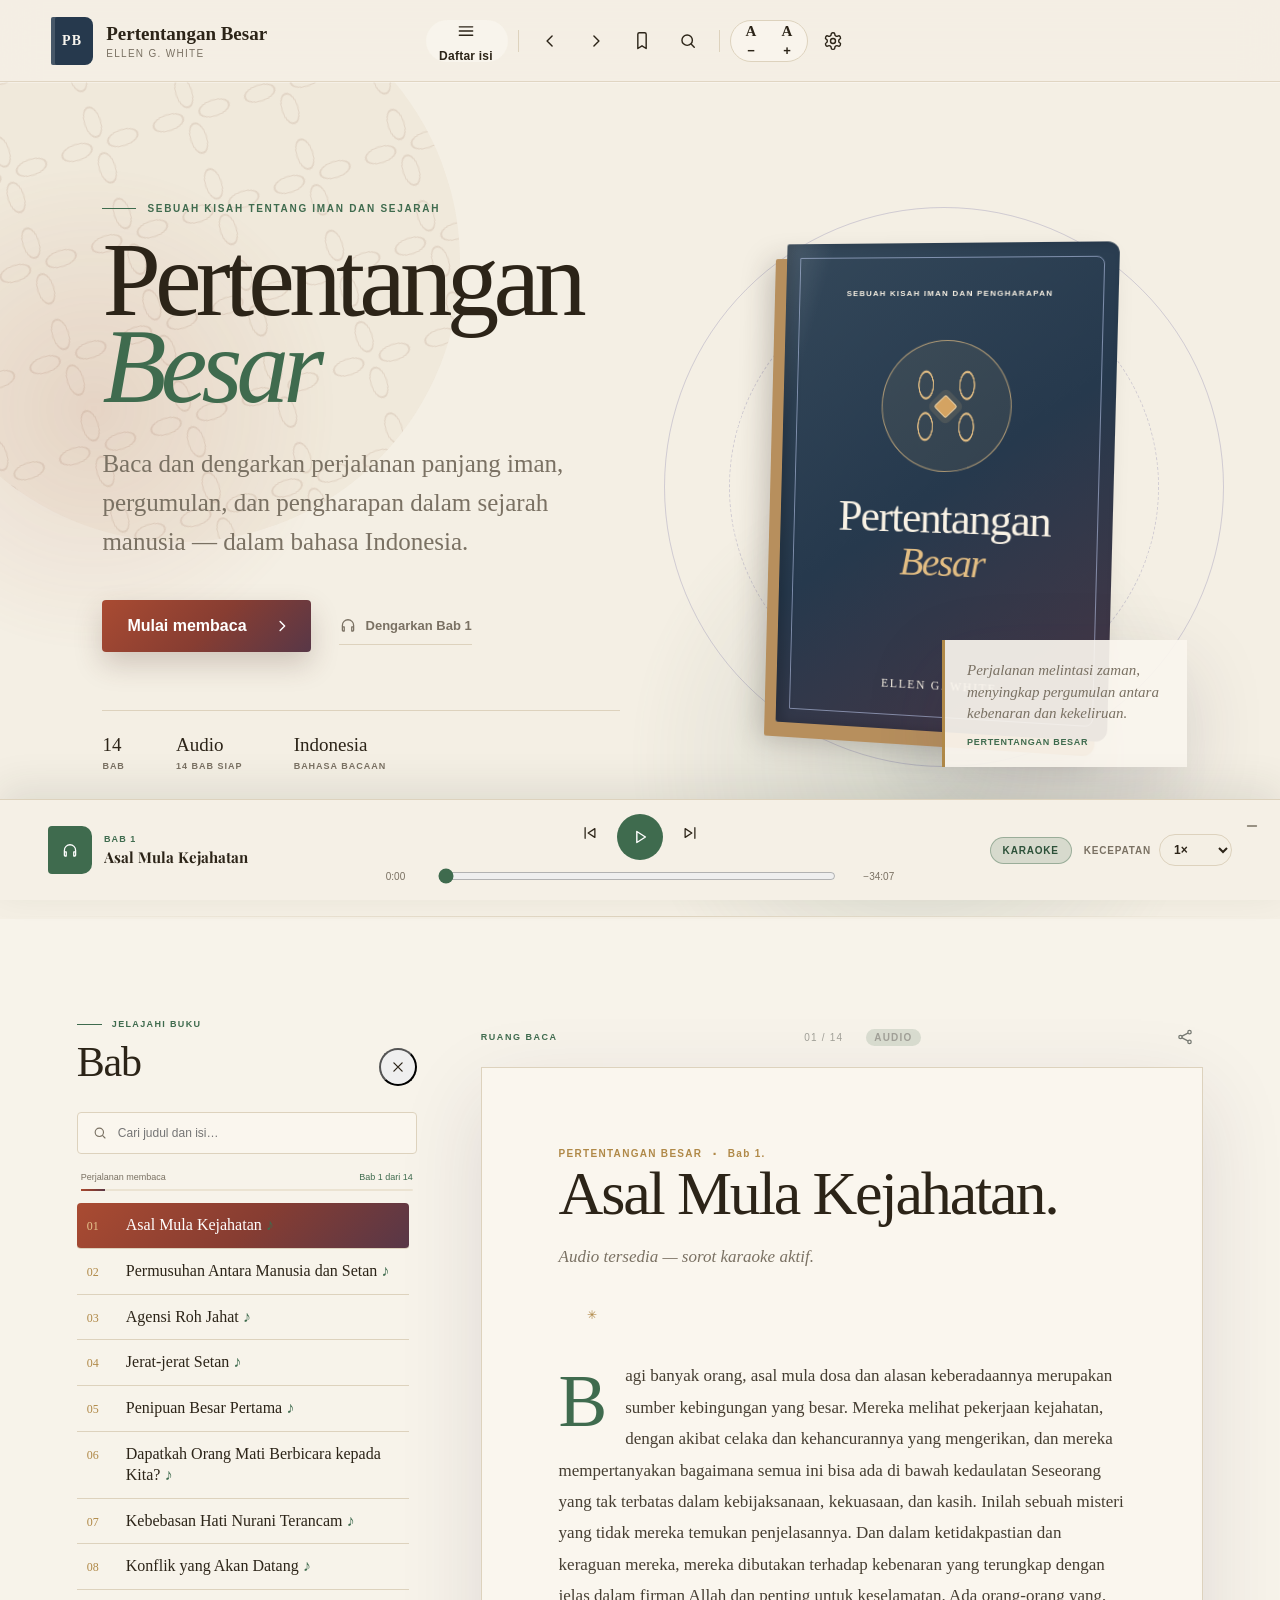
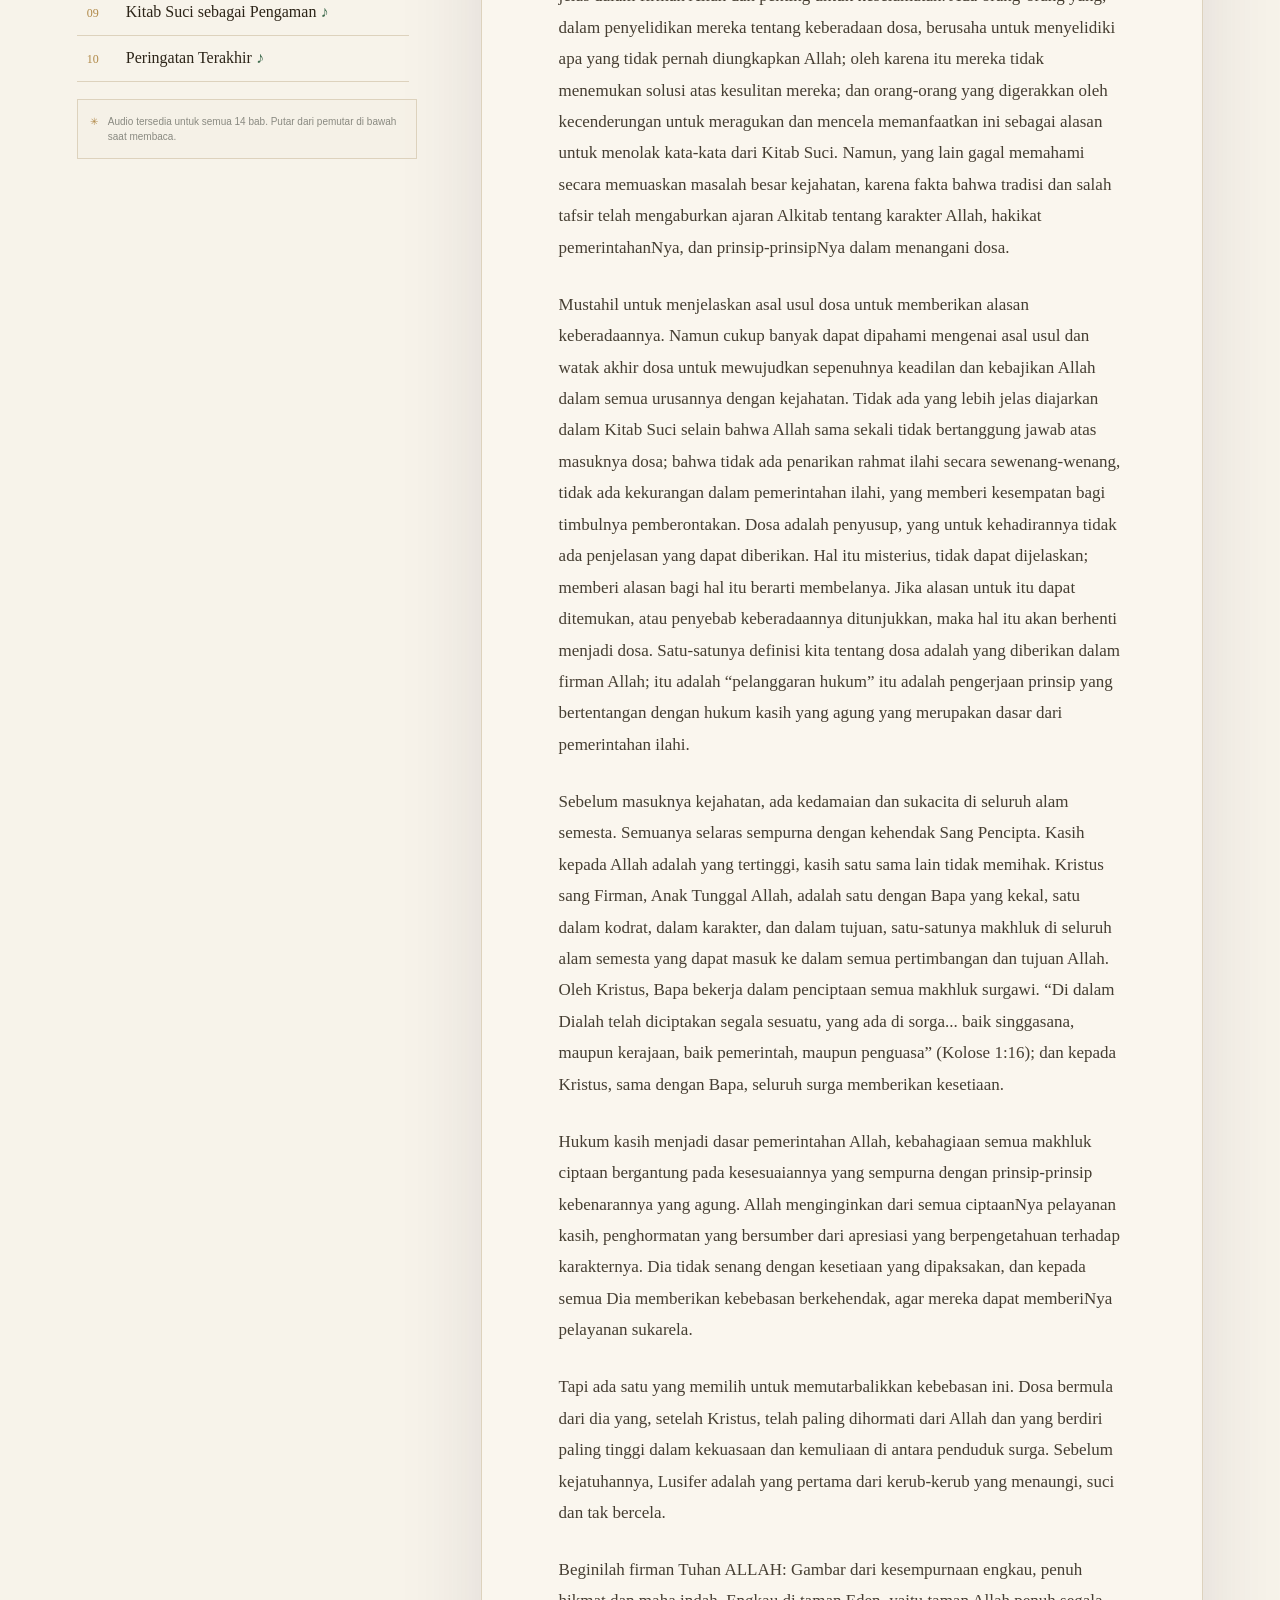
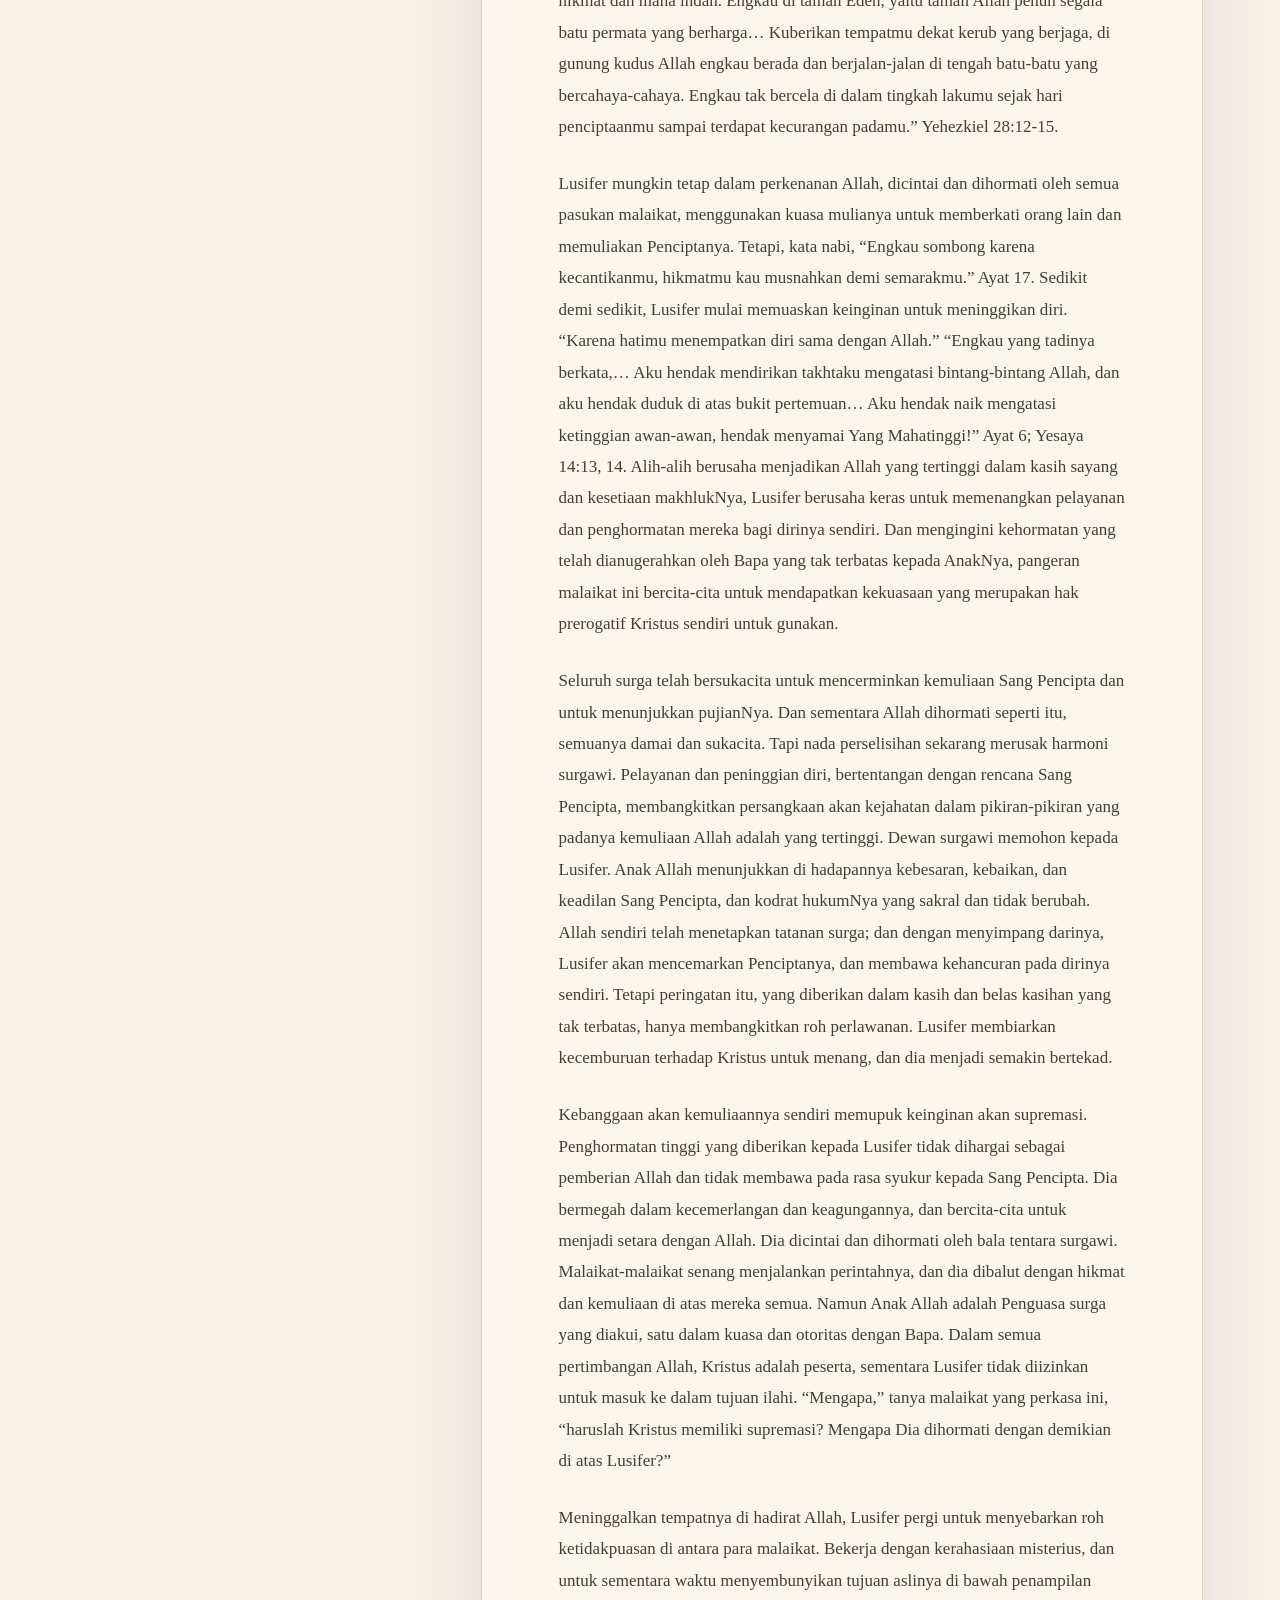
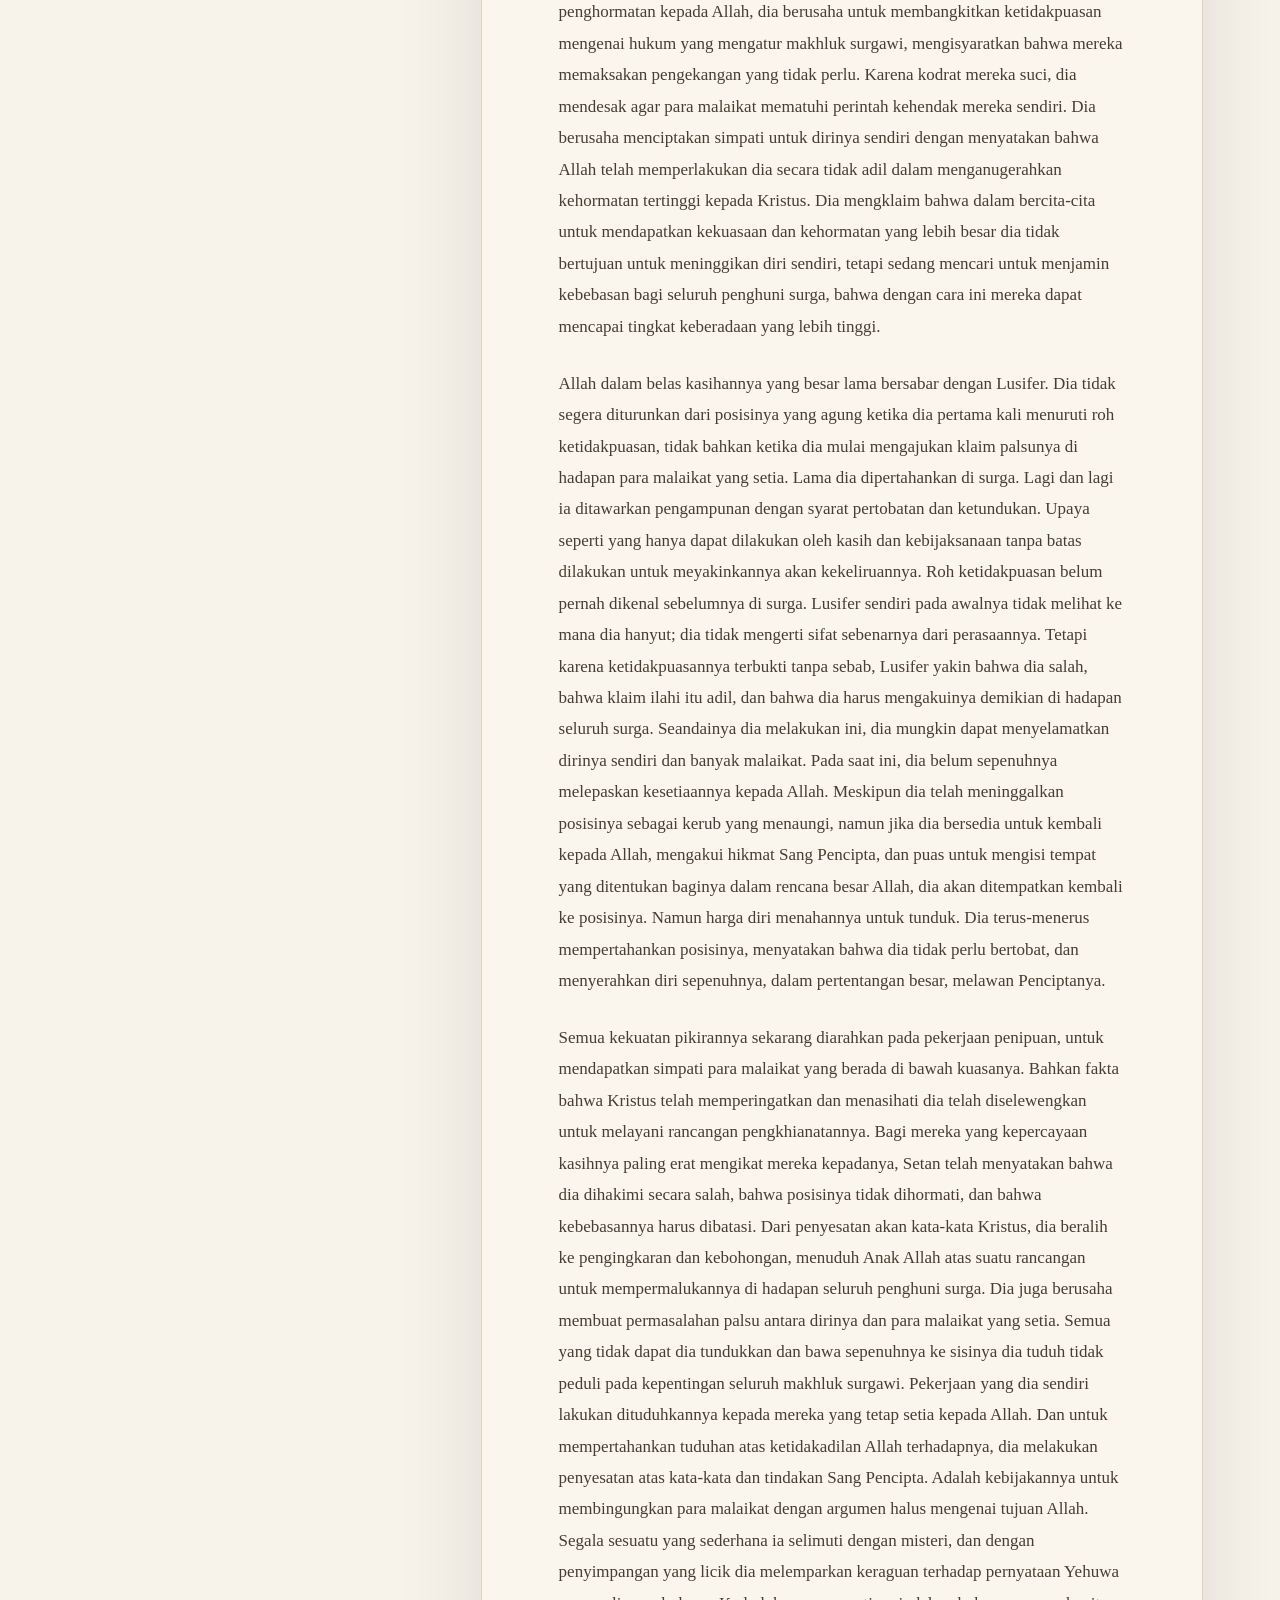
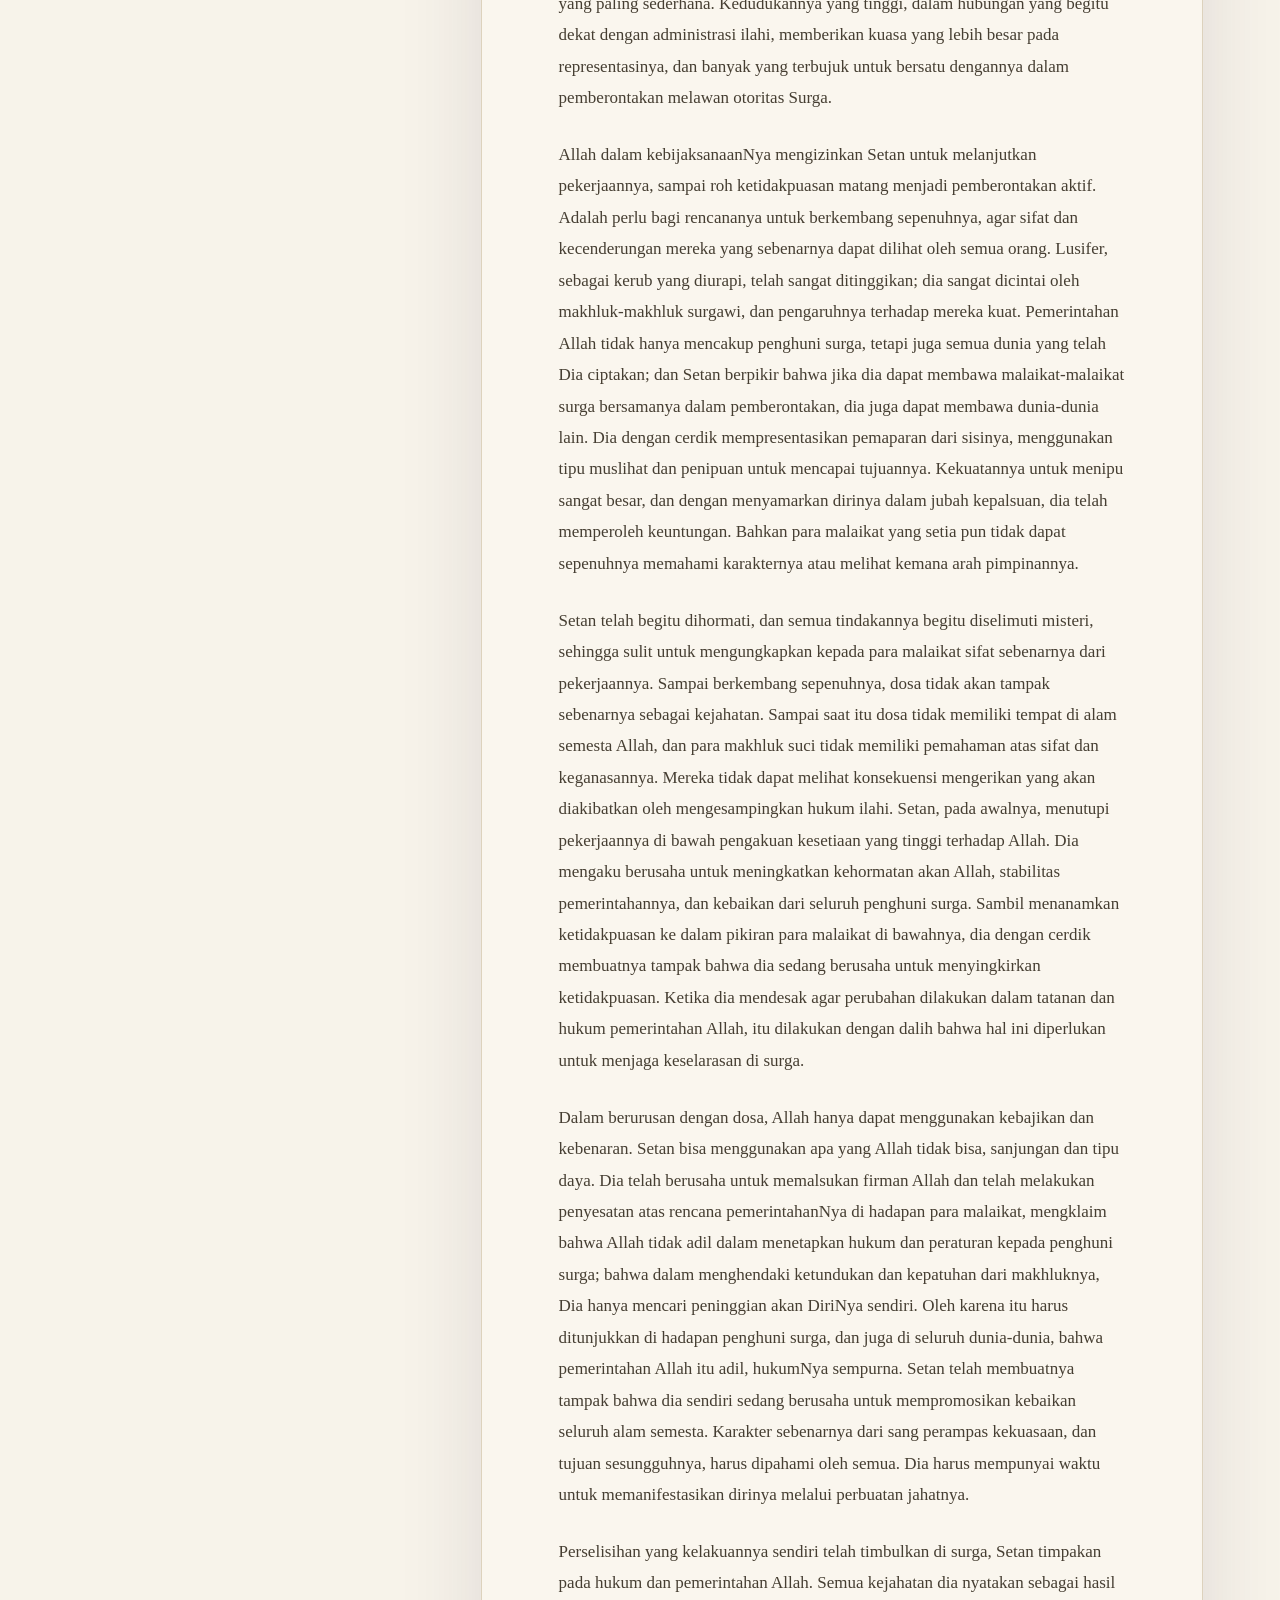
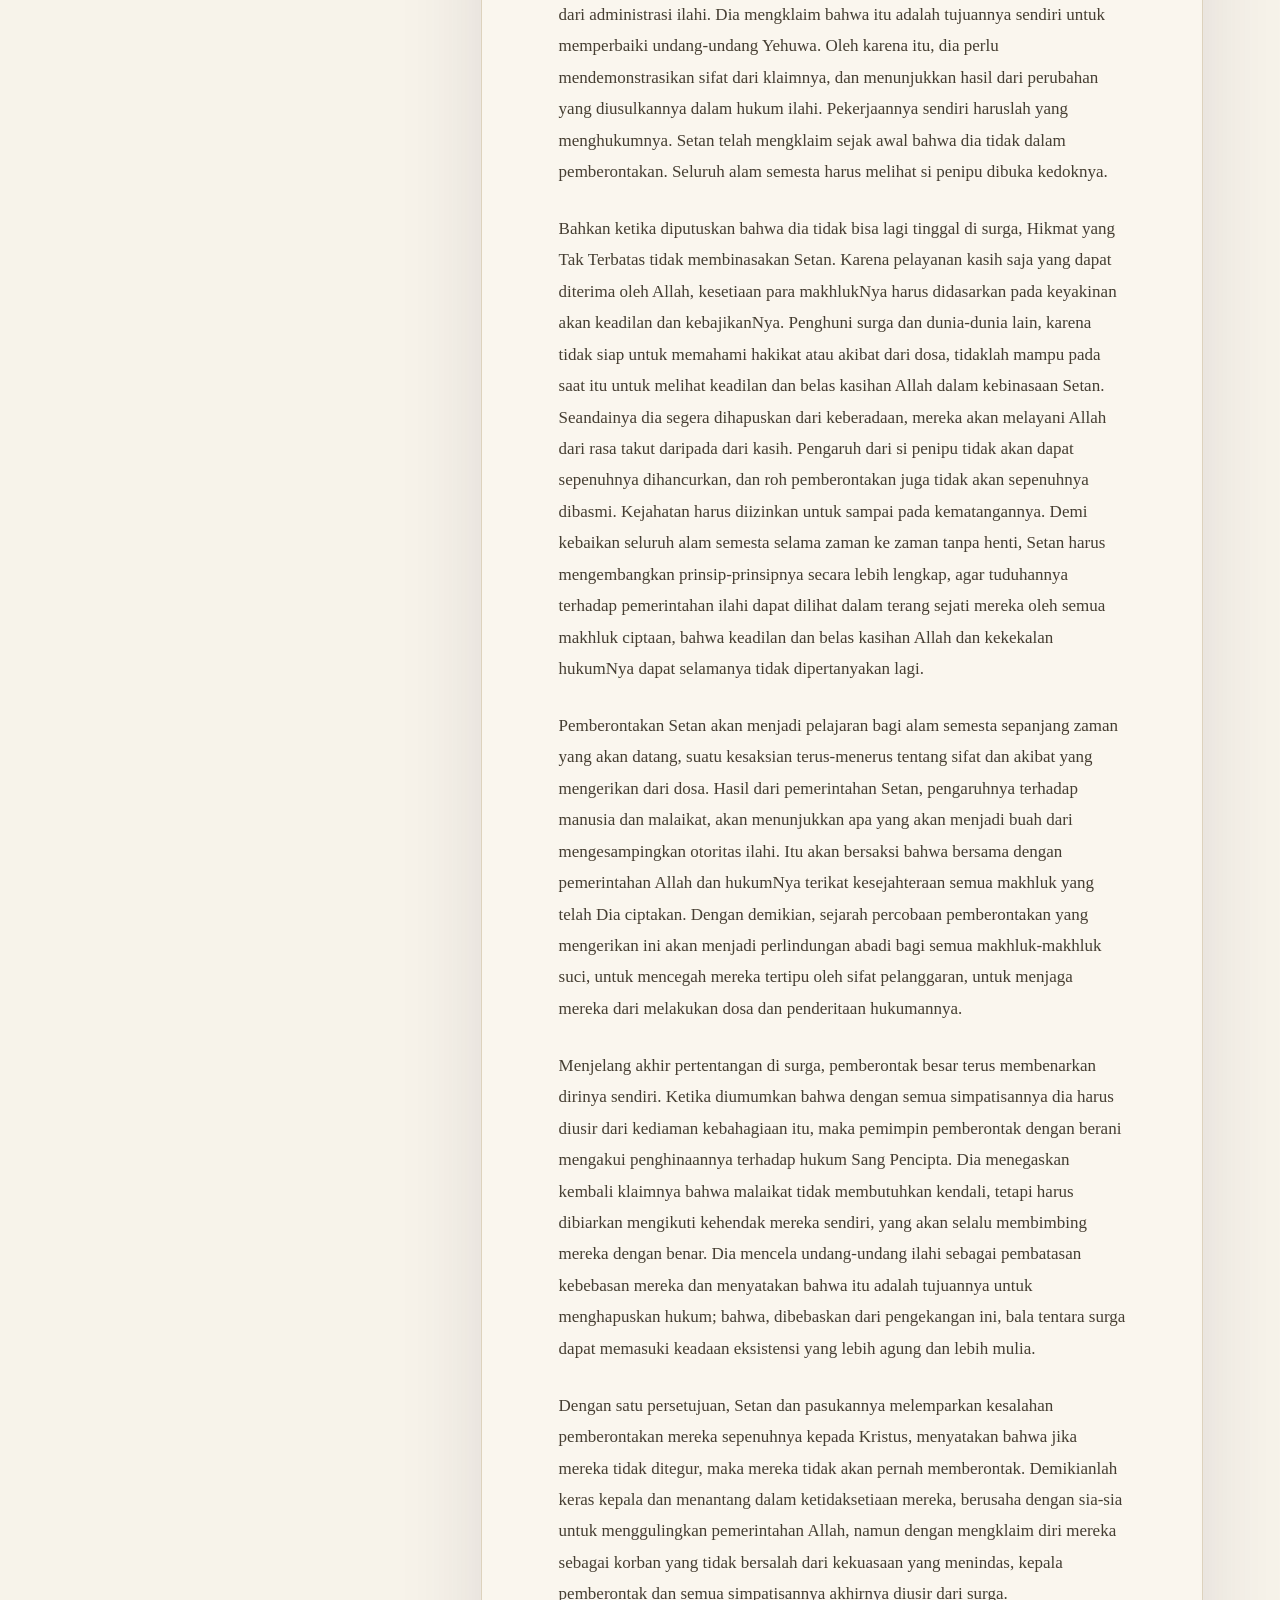
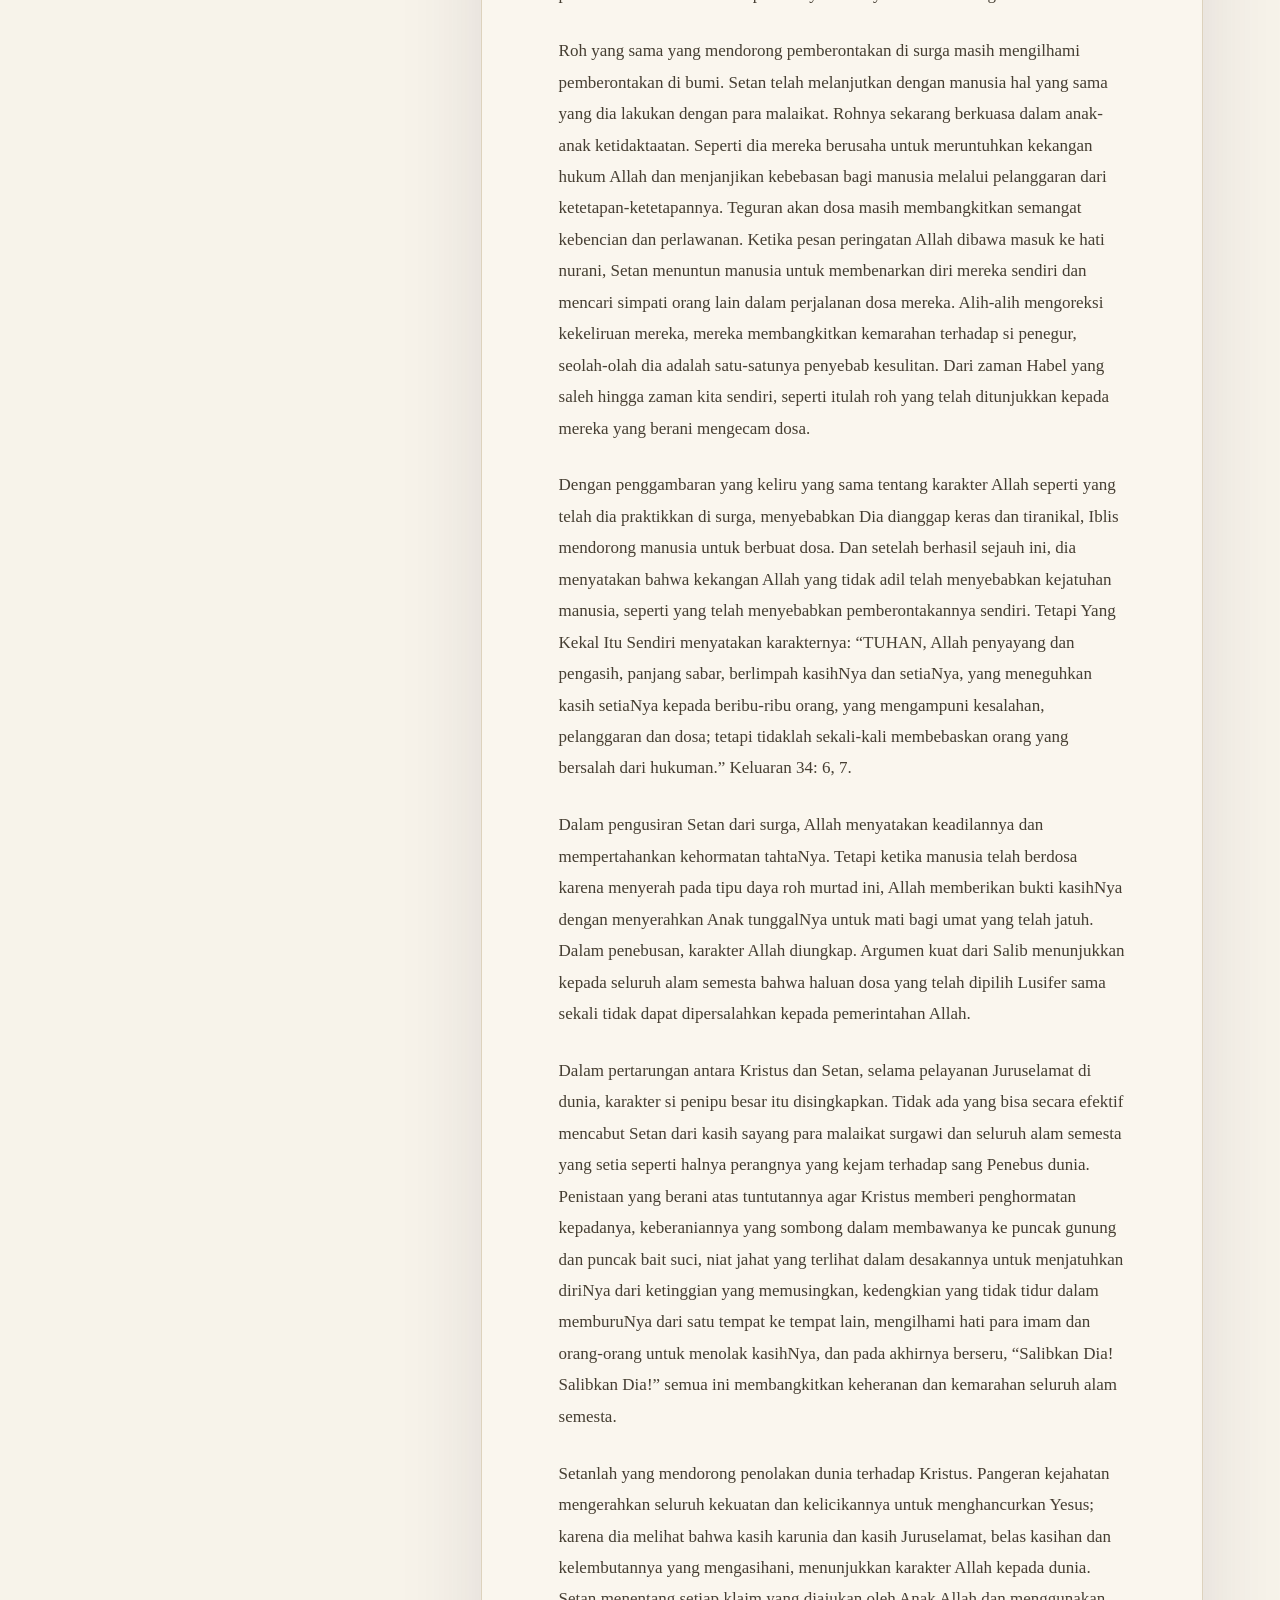
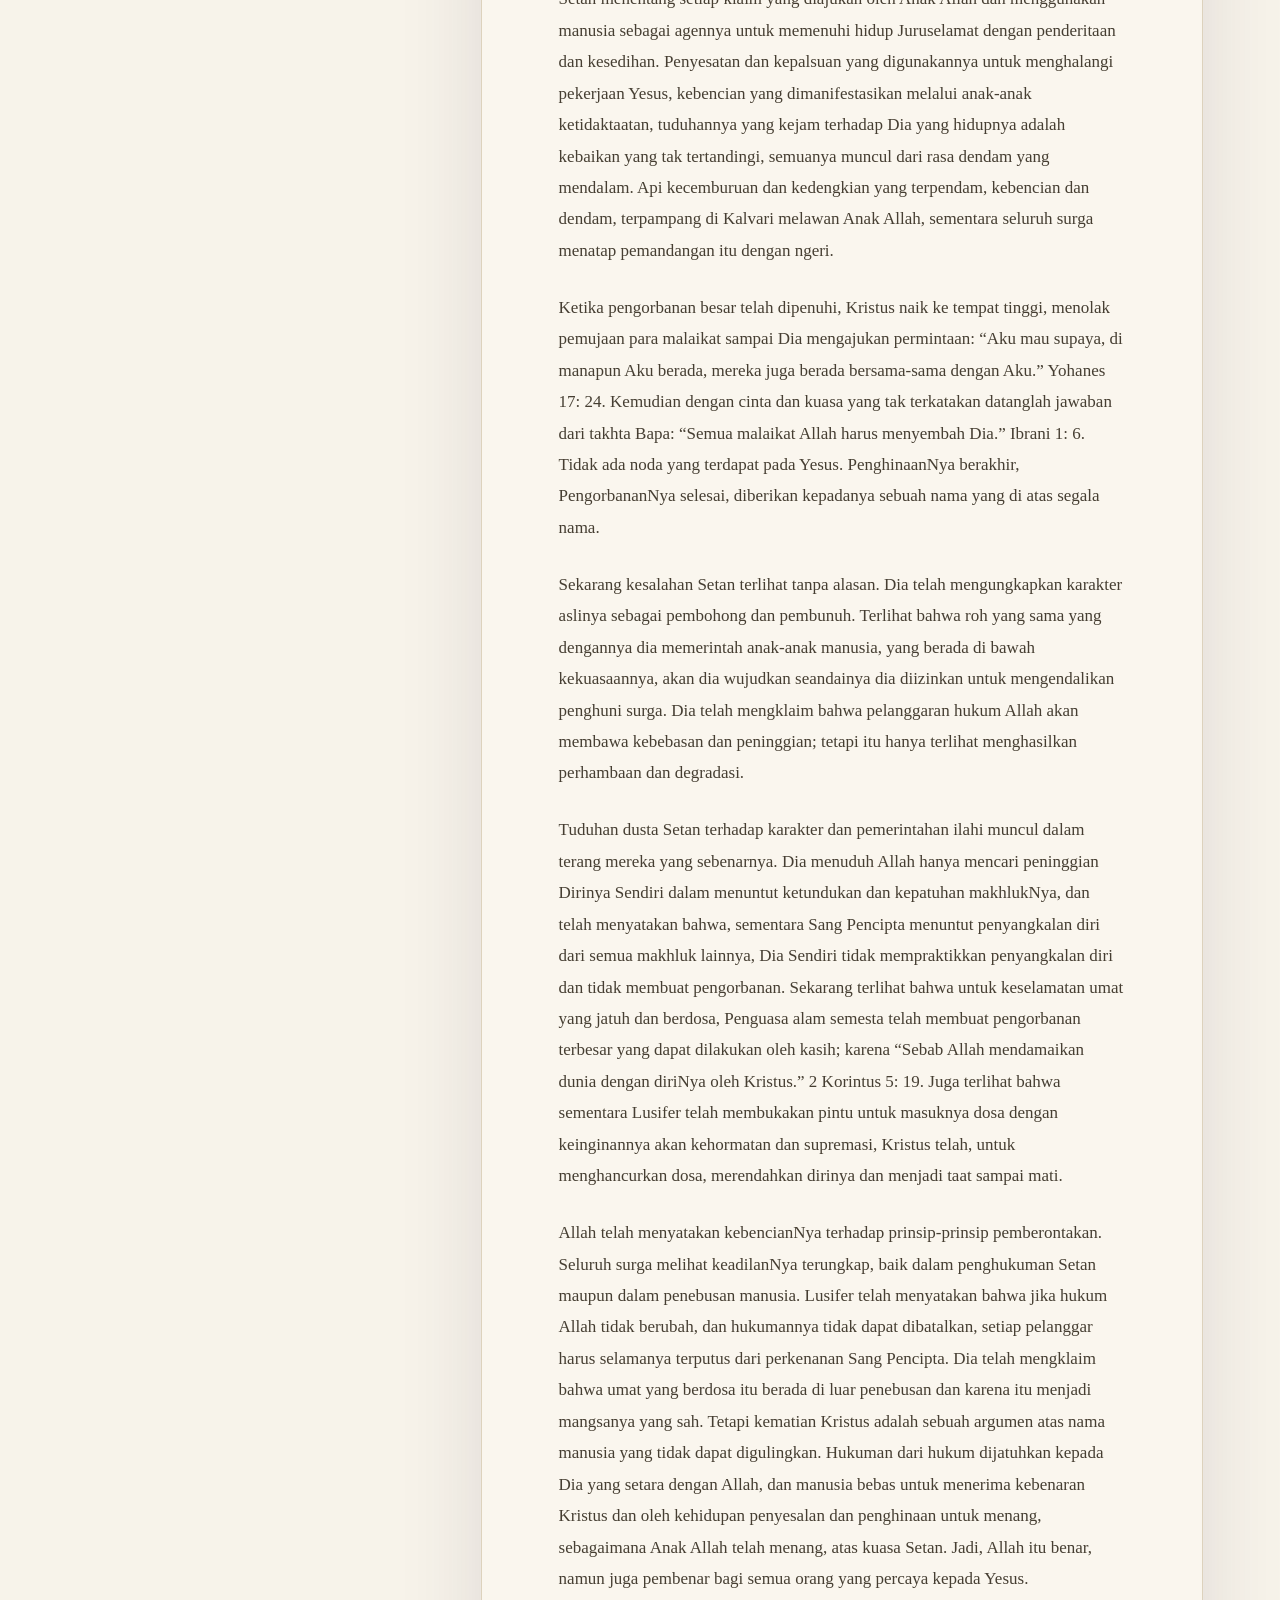
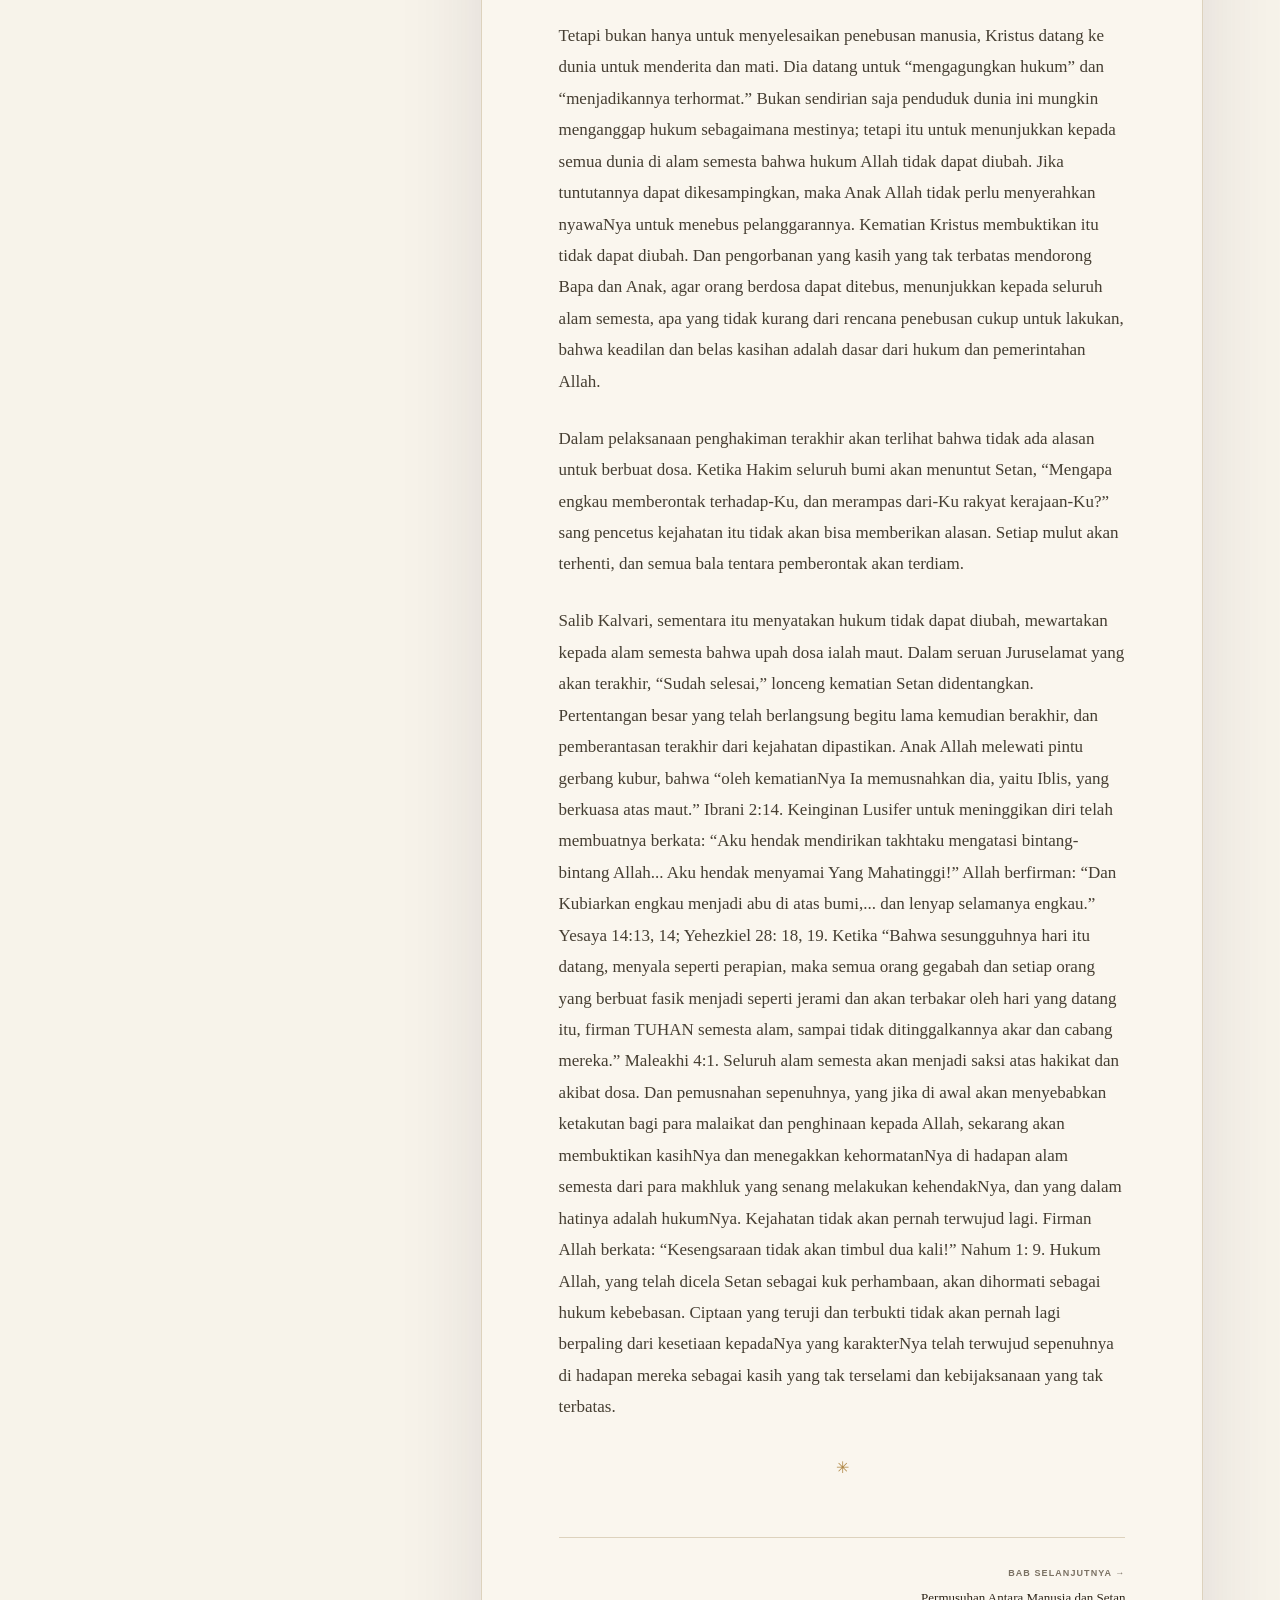
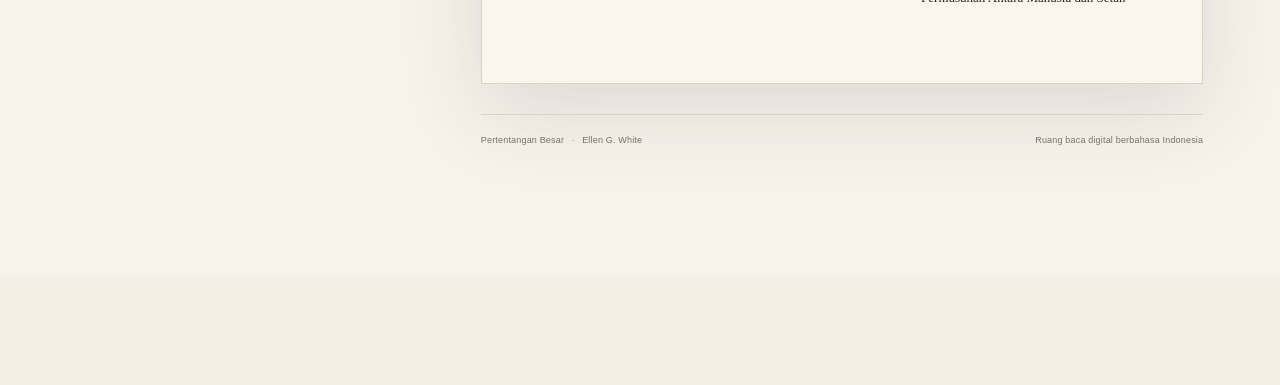
==== commit f3436eb0: "Upgrade mobile topbar with premium SVG icons and keep text-size controls. Replace emoji/unicode glyp" ====
--- a/index.html
+++ b/index.html
@@ -13,23 +13,63 @@
     <link rel="stylesheet" href="styles.css">
   </head>
   <body data-style="lontar" class="karaoke-on">
+    <svg class="icon-sprite" aria-hidden="true" focusable="false">
+      <symbol id="icon-menu" viewBox="0 0 24 24"><path d="M4 7h16M4 12h16M4 17h16" /></symbol>
+      <symbol id="icon-chevron-left" viewBox="0 0 24 24"><path d="m14.5 6-6 6 6 6" /></symbol>
+      <symbol id="icon-chevron-right" viewBox="0 0 24 24"><path d="m9.5 6 6 6-6 6" /></symbol>
+      <symbol id="icon-bookmark" viewBox="0 0 24 24"><path d="M7 3.75A1.75 1.75 0 0 1 8.75 2h6.5A1.75 1.75 0 0 1 17 3.75V21l-5-3.25L7 21V3.75Z" /></symbol>
+      <symbol id="icon-search" viewBox="0 0 24 24"><circle cx="11" cy="11" r="6.25" /><path d="m16 16 3.5 3.5" /></symbol>
+      <symbol id="icon-settings" viewBox="0 0 24 24">
+        <path d="M12.22 2h-.44a2 2 0 0 0-2 2v.18a2 2 0 0 1-1 1.73l-.43.25a2 2 0 0 1-2 0l-.15-.08a2 2 0 0 0-2.73.73l-.22.38a2 2 0 0 0 .73 2.73l.15.1a2 2 0 0 1 1 1.72v.51a2 2 0 0 1-1 1.74l-.15.09a2 2 0 0 0-.73 2.73l.22.38a2 2 0 0 0 2.73.73l.15-.08a2 2 0 0 1 2 0l.43.25a2 2 0 0 1 1 1.73V20a2 2 0 0 0 2 2h.44a2 2 0 0 0 2-2v-.18a2 2 0 0 1 1-1.73l.43-.25a2 2 0 0 1 2 0l.15.08a2 2 0 0 0 2.73-.73l.22-.39a2 2 0 0 0-.73-2.73l-.15-.08a2 2 0 0 1-1-1.74v-.5a2 2 0 0 1 1-1.74l.15-.09a2 2 0 0 0 .73-2.73l-.22-.38a2 2 0 0 0-2.73-.73l-.15.08a2 2 0 0 1-2 0l-.43-.25a2 2 0 0 1-1-1.73V4a2 2 0 0 0-2-2z" />
+        <circle cx="12" cy="12" r="3" />
+      </symbol>
+      <symbol id="icon-share" viewBox="0 0 24 24">
+        <circle cx="18" cy="5.5" r="2.25" />
+        <circle cx="6" cy="12" r="2.25" />
+        <circle cx="18" cy="18.5" r="2.25" />
+        <path d="m8.1 10.9 7.7-4.1M8.1 13.1l7.7 4.1" />
+      </symbol>
+      <symbol id="icon-close" viewBox="0 0 24 24"><path d="m6.5 6.5 11 11M17.5 6.5l-11 11" /></symbol>
+      <symbol id="icon-play" viewBox="0 0 24 24"><path class="fill" d="M8.2 5.4v13.2L18.5 12 8.2 5.4Z" /></symbol>
+      <symbol id="icon-pause" viewBox="0 0 24 24"><path d="M8.5 5.5v13M15.5 5.5v13" /></symbol>
+      <symbol id="icon-skip-back" viewBox="0 0 24 24"><path d="M5.5 5v14M18.5 6.2 9.5 12l9 5.8V6.2Z" /></symbol>
+      <symbol id="icon-skip-forward" viewBox="0 0 24 24"><path d="M18.5 5v14M5.5 6.2l9 5.8-9 5.8V6.2Z" /></symbol>
+      <symbol id="icon-minimize" viewBox="0 0 24 24"><path d="M6 12h12" /></symbol>
+      <symbol id="icon-headphones" viewBox="0 0 24 24"><path d="M4.5 14.5v-2a7.5 7.5 0 0 1 15 0v2M4.5 14.5H7v5.5H5.5A1 1 0 0 1 4.5 19v-4.5Zm15 0H17V20h1.5a1 1 0 0 0 1-1v-4.5Z" /></symbol>
+    </svg>
+
     <header class="topbar">
       <a class="brand" href="#home" aria-label="Pertentangan Besar, beranda">
         <span class="brand-mark" aria-hidden="true">PB</span>
         <span class="brand-copy"><strong>Pertentangan Besar</strong><small>Ellen G. White</small></span>
       </a>
       <nav class="toolbar" aria-label="Alat membaca">
-        <button class="contents-trigger" id="contentsToggle" aria-label="Buka daftar isi" title="Daftar isi"><span aria-hidden="true">☰</span><span class="contents-trigger-label">Daftar isi</span></button>
+        <button class="contents-trigger" id="contentsToggle" type="button" aria-label="Buka daftar isi" title="Daftar isi">
+          <svg class="tool-icon" aria-hidden="true"><use href="#icon-menu"></use></svg>
+          <span class="contents-trigger-label">Daftar isi</span>
+        </button>
+        <span class="toolbar-divider hide-narrow" aria-hidden="true"></span>
+        <button class="icon-button hide-narrow" id="previousChapter" type="button" aria-label="Bab sebelumnya" title="Bab sebelumnya">
+          <svg class="tool-icon" aria-hidden="true"><use href="#icon-chevron-left"></use></svg>
+        </button>
+        <button class="icon-button hide-narrow" id="nextChapter" type="button" aria-label="Bab berikutnya" title="Bab berikutnya">
+          <svg class="tool-icon" aria-hidden="true"><use href="#icon-chevron-right"></use></svg>
+        </button>
+        <button class="icon-button" id="bookmarkButton" type="button" aria-label="Simpan penanda bab" title="Simpan penanda">
+          <svg class="tool-icon bookmark-outline" aria-hidden="true"><use href="#icon-bookmark"></use></svg>
+          <svg class="tool-icon bookmark-filled" aria-hidden="true"><use href="#icon-bookmark"></use></svg>
+        </button>
+        <button class="icon-button" id="searchButton" type="button" aria-label="Cari dalam buku" title="Cari">
+          <svg class="tool-icon" aria-hidden="true"><use href="#icon-search"></use></svg>
+        </button>
         <span class="toolbar-divider" aria-hidden="true"></span>
-        <button class="icon-button mobile-contents" id="mobileContents" aria-label="Buka daftar isi" title="Daftar isi">☷</button>
-        <button class="icon-button" id="previousChapter" aria-label="Bab sebelumnya" title="Bab sebelumnya">←</button>
-        <button class="icon-button" id="nextChapter" aria-label="Bab berikutnya" title="Bab berikutnya">→</button>
-        <button class="icon-button" id="bookmarkButton" aria-label="Simpan penanda bab" title="Simpan penanda">♡</button>
-        <button class="icon-button" id="searchButton" aria-label="Cari dalam buku" title="Cari">⌕</button>
-        <span class="toolbar-divider"></span>
-        <button class="text-button" id="decreaseText" aria-label="Perkecil ukuran teks" title="Perkecil teks">A−</button>
-        <button class="text-button" id="increaseText" aria-label="Perbesar ukuran teks" title="Perbesar teks">A+</button>
-        <button class="icon-button" id="settingsButton" aria-label="Buka pengaturan gaya dan audio" title="Gaya & audio">⚙</button>
+        <div class="font-tools" role="group" aria-label="Ukuran teks">
+          <button class="text-button" id="decreaseText" type="button" aria-label="Perkecil ukuran teks" title="Perkecil teks">A<span>−</span></button>
+          <button class="text-button" id="increaseText" type="button" aria-label="Perbesar ukuran teks" title="Perbesar teks">A<span>+</span></button>
+        </div>
+        <button class="icon-button" id="settingsButton" type="button" aria-label="Buka pengaturan gaya dan audio" title="Gaya & audio">
+          <svg class="tool-icon" aria-hidden="true"><use href="#icon-settings"></use></svg>
+        </button>
       </nav>
     </header>
 
@@ -41,8 +81,8 @@
         <h1>Pertentangan<br /><em>Besar</em></h1>
         <p class="hero-description">Baca dan dengarkan perjalanan panjang iman, pergumulan, dan pengharapan dalam sejarah manusia — dalam bahasa Indonesia.</p>
         <div class="hero-actions">
-          <button class="primary-button" id="startReadingButton" type="button">Mulai membaca <span aria-hidden="true">→</span></button>
-          <button class="hero-secondary" id="listenButton" type="button"><span aria-hidden="true">▶</span> Dengarkan Bab 1</button>
+          <button class="primary-button" id="startReadingButton" type="button">Mulai membaca <svg class="tool-icon" aria-hidden="true"><use href="#icon-chevron-right"></use></svg></button>
+          <button class="hero-secondary" id="listenButton" type="button"><svg class="tool-icon" aria-hidden="true"><use href="#icon-headphones"></use></svg> Dengarkan Bab 1</button>
         </div>
         <div class="book-meta">
           <div><strong>14</strong><span>Bab</span></div>
@@ -76,9 +116,11 @@
             <p class="eyebrow"><span></span>JELAJAHI BUKU</p>
             <h2>Bab</h2>
           </div>
-          <button class="close-contents" id="closeContents" aria-label="Tutup daftar isi">×</button>
-        </div>
-        <label class="chapter-search"><span aria-hidden="true">⌕</span><input id="chapterSearch" type="search" placeholder="Cari judul dan isi…" autocomplete="off" /></label>
+          <button class="close-contents" id="closeContents" type="button" aria-label="Tutup daftar isi">
+            <svg class="tool-icon" aria-hidden="true"><use href="#icon-close"></use></svg>
+          </button>
+        </div>
+        <label class="chapter-search"><svg class="tool-icon" aria-hidden="true"><use href="#icon-search"></use></svg><input id="chapterSearch" type="search" placeholder="Cari judul dan isi…" autocomplete="off" /></label>
         <div class="contents-progress">
           <div class="progress-copy"><span>Perjalanan membaca</span><span id="progressLabel">Bab 1 dari 14</span></div>
           <div class="mini-progress"><span id="chapterProgress"></span></div>
@@ -97,7 +139,9 @@
             <span id="chapterIndicator">01 / 14</span>
             <span class="audio-badge" id="audioBadge" hidden>Audio</span>
           </div>
-          <button class="share-button" id="shareButton" aria-label="Bagikan bab ini" title="Bagikan">↗</button>
+          <button class="share-button" id="shareButton" type="button" aria-label="Bagikan bab ini" title="Bagikan">
+            <svg class="tool-icon" aria-hidden="true"><use href="#icon-share"></use></svg>
+          </button>
         </div>
 
         <article class="book-page" id="bookPage">
@@ -122,9 +166,13 @@
 
     <section class="audio-player" id="audioPlayer" aria-label="Pemutar audiobook" hidden>
       <audio id="chapterAudio" preload="metadata" playsinline></audio>
-      <button class="audio-minimize" id="audioMinimize" type="button" aria-label="Ciutkan pemutar">−</button>
+      <button class="audio-minimize" id="audioMinimize" type="button" aria-label="Ciutkan pemutar">
+        <svg class="tool-icon" aria-hidden="true"><use href="#icon-minimize"></use></svg>
+      </button>
       <div class="audio-track-info">
-        <span class="audio-art" aria-hidden="true">▶</span>
+        <span class="audio-art" aria-hidden="true">
+          <svg class="tool-icon" aria-hidden="true"><use href="#icon-headphones"></use></svg>
+        </span>
         <span>
           <small id="audioChapterNumber">Bab 1</small>
           <strong id="audioChapterTitle">Asal Mula Kejahatan</strong>
@@ -132,12 +180,16 @@
       </div>
       <div class="audio-main">
         <div class="audio-controls">
-          <button id="audioPrevious" type="button" aria-label="Bab audio sebelumnya">⏮</button>
+          <button id="audioPrevious" type="button" aria-label="Bab audio sebelumnya">
+            <svg class="tool-icon" aria-hidden="true"><use href="#icon-skip-back"></use></svg>
+          </button>
           <button class="audio-play" id="audioPlay" type="button" aria-label="Putar audiobook">
-            <span class="play-icon">▶</span>
-            <span class="pause-icon">❚❚</span>
-          </button>
-          <button id="audioNext" type="button" aria-label="Bab audio berikutnya">⏭</button>
+            <svg class="tool-icon play-icon" aria-hidden="true"><use href="#icon-play"></use></svg>
+            <svg class="tool-icon pause-icon" aria-hidden="true"><use href="#icon-pause"></use></svg>
+          </button>
+          <button id="audioNext" type="button" aria-label="Bab audio berikutnya">
+            <svg class="tool-icon" aria-hidden="true"><use href="#icon-skip-forward"></use></svg>
+          </button>
         </div>
         <div class="audio-timeline">
           <span id="audioElapsed">0:00</span>
@@ -160,7 +212,9 @@
     </section>
 
     <button class="audio-restore" id="audioRestore" type="button" aria-label="Tampilkan pemutar" hidden>
-      <span class="audio-restore-icon" aria-hidden="true">▶</span>
+      <span class="audio-restore-icon" aria-hidden="true">
+        <svg class="tool-icon" aria-hidden="true"><use href="#icon-headphones"></use></svg>
+      </span>
       <span>
         <small>Audiobook</small>
         <strong id="audioRestoreTitle">Asal Mula Kejahatan</strong>
@@ -171,9 +225,15 @@
       <section class="search-dialog" role="dialog" aria-modal="true" aria-labelledby="searchTitle">
         <div class="search-heading">
           <div><p class="eyebrow">TEMUKAN BAGIAN</p><h2 id="searchTitle">Cari dalam buku</h2></div>
-          <button id="closeSearch" aria-label="Tutup pencarian">×</button>
-        </div>
-        <label class="search-input-wrap"><span aria-hidden="true">⌕</span><input id="searchInput" type="search" placeholder="Ketik kata atau frasa…" autocomplete="off"><kbd>ESC</kbd></label>
+          <button id="closeSearch" type="button" aria-label="Tutup pencarian">
+            <svg class="tool-icon" aria-hidden="true"><use href="#icon-close"></use></svg>
+          </button>
+        </div>
+        <label class="search-input-wrap">
+          <svg class="tool-icon" aria-hidden="true"><use href="#icon-search"></use></svg>
+          <input id="searchInput" type="search" placeholder="Ketik kata atau frasa…" autocomplete="off">
+          <kbd>ESC</kbd>
+        </label>
         <div class="search-results" id="searchResults"><p class="search-hint">Hasil menampilkan tempat tepat di dalam bab. Ketuk untuk loncat ke sana.</p></div>
       </section>
     </div>
@@ -182,7 +242,18 @@
       <section class="settings-dialog" role="dialog" aria-modal="true" aria-labelledby="settingsTitle">
         <div class="search-heading">
           <div><p class="eyebrow">PENGATURAN</p><h2 id="settingsTitle">Gaya & audio</h2></div>
-          <button id="closeSettings" aria-label="Tutup pengaturan">×</button>
+          <button id="closeSettings" type="button" aria-label="Tutup pengaturan">
+            <svg class="tool-icon" aria-hidden="true"><use href="#icon-close"></use></svg>
+          </button>
+        </div>
+        <div class="settings-block">
+          <h3>Ukuran teks</h3>
+          <p class="settings-hint">Sesuaikan kenyamanan baca di layar apa pun.</p>
+          <div class="settings-font-tools" role="group" aria-label="Ukuran teks">
+            <button type="button" id="settingsDecreaseText" aria-label="Perkecil ukuran teks">A<span>−</span></button>
+            <span class="settings-font-value" id="settingsTextSize">17</span>
+            <button type="button" id="settingsIncreaseText" aria-label="Perbesar ukuran teks">A<span>+</span></button>
+          </div>
         </div>
         <div class="settings-block">
           <h3>Gaya Nusantara</h3>
--- a/styles.css
+++ b/styles.css
@@ -165,9 +165,6 @@
 @media (max-width: 390px) {
   .topbar { padding: 0 10px; }
   .brand-name { display: none; }
-  .toolbar { gap: 0; }
-  .toolbar .icon-button, .toolbar .text-button { min-width: 27px; }
-  .toolbar-divider { margin: 0; }
 }
 
 /* Visual language adapted from the supplied book-reading template. */
@@ -195,16 +192,32 @@
 .brand-copy strong, .brand-copy small { display: block; }
 .brand-copy strong { font: 600 19px Georgia, "Times New Roman", serif; }
 .brand-copy small { margin-top: 3px; color: var(--muted); font-size: 10px; letter-spacing: .13em; text-transform: uppercase; }
-.toolbar { gap: 5px; }
-.icon-button, .text-button { min-width: 42px; height: 42px; padding: 0 10px; border-radius: 50%; color: var(--ink); }
+.toolbar { gap: 4px; }
+.icon-button, .text-button { min-width: 42px; height: 42px; padding: 0; border-radius: 50%; color: var(--ink); }
 .icon-button { font-size: 18px; }
-.text-button { font-family: Georgia, serif; font-size: 17px; }
-.icon-button:hover, .text-button:hover { background: rgba(163,77,53,.1); color: var(--accent); }
-.toolbar-divider { height: 24px; margin: 0 7px; background: var(--line); }
-.contents-trigger { display: inline-flex; flex: 0 0 auto; align-items: center; gap: 8px; height: 42px; padding: 0 15px; border: 0; border-radius: 999px; background: transparent; cursor: pointer; font-size: 13px; font-weight: 700; white-space: nowrap; }
+.text-button { font-family: Georgia, "Times New Roman", serif; font-size: 15px; font-weight: 600; letter-spacing: -.02em; gap: 1px; }
+.text-button span { font-family: var(--sans); font-size: 13px; font-weight: 600; }
+.icon-button:hover, .text-button:hover { background: color-mix(in srgb, var(--accent) 10%, transparent); color: var(--accent); }
+.toolbar-divider { height: 22px; margin: 0 6px; background: var(--line); }
+.contents-trigger { display: inline-flex; flex: 0 0 auto; align-items: center; gap: 8px; height: 42px; padding: 0 14px 0 12px; border: 1px solid transparent; border-radius: 999px; background: color-mix(in srgb, var(--surface) 70%, transparent); cursor: pointer; color: var(--ink); font-size: 12px; font-weight: 700; letter-spacing: .02em; white-space: nowrap; transition: background .2s, border-color .2s, color .2s; }
 .contents-trigger-label { flex: 0 0 auto; white-space: nowrap; }
-.contents-trigger:hover { color: var(--accent); background: rgba(163,77,53,.1); }
+.contents-trigger:hover { color: var(--accent); background: color-mix(in srgb, var(--accent) 10%, transparent); border-color: color-mix(in srgb, var(--accent) 18%, transparent); }
 .mobile-contents { display: none; }
+.font-tools {
+  display: inline-flex;
+  align-items: center;
+  gap: 0;
+  padding: 2px;
+  border: 1px solid var(--line);
+  border-radius: 999px;
+  background: color-mix(in srgb, var(--surface) 80%, transparent);
+}
+.font-tools .text-button {
+  min-width: 36px;
+  height: 36px;
+  border-radius: 50%;
+}
+.font-tools .text-button:hover { background: color-mix(in srgb, var(--accent) 12%, transparent); }
 .reading-progress { top: 82px; }
 .hero { position: relative; display: grid; min-height: calc(100vh - 82px); grid-template-columns: minmax(0, 1.05fr) minmax(370px, .95fr); align-items: center; gap: clamp(40px, 7vw, 110px); overflow: hidden; padding: 80px clamp(24px, 8vw, 140px) 105px; }
 .hero::before { position: absolute; z-index: 0; top: -100px; left: -100px; width: 560px; height: 560px; background-color: rgba(178,138,80,.09); background-image: radial-gradient(ellipse 13px 25px at 50% 25%, transparent 56%, rgba(126,76,49,.19) 59% 64%, transparent 67%), radial-gradient(ellipse 13px 25px at 50% 75%, transparent 56%, rgba(126,76,49,.19) 59% 64%, transparent 67%), radial-gradient(ellipse 25px 13px at 25% 50%, transparent 56%, rgba(126,76,49,.19) 59% 64%, transparent 67%), radial-gradient(ellipse 25px 13px at 75% 50%, transparent 56%, rgba(126,76,49,.19) 59% 64%, transparent 67%); background-size: 96px 96px; border-radius: 50%; content: ""; opacity: .68; pointer-events: none; transform: rotate(-18deg); }
@@ -251,7 +264,7 @@
 .contents-heading h2 { margin: 0; color: var(--ink); font: 500 42px Georgia,serif; }
 .close-contents { display: none; }
 .chapter-search { display: flex; align-items: center; gap: 10px; margin: 26px 0 18px; padding: 0 14px; border: 1px solid var(--line); border-radius: 4px; background: var(--surface); color: var(--muted); }
-.chapter-search > span { font-size: 19px; }
+.chapter-search .tool-icon { width: 16px; height: 16px; flex: 0 0 auto; }
 .chapter-search input { width: 100%; padding: 13px 0; border: 0; outline: 0; background: transparent; color: var(--ink); font-size: 12px; }
 .contents-progress { margin: 0 0 12px; padding: 0 4px; }
 .progress-copy { font-size: 9px; }
@@ -315,18 +328,20 @@
   .reading-section { grid-template-columns: minmax(230px,280px) minmax(0,1fr); gap: 28px; padding-right: 30px; padding-left: 30px; }
 }
 @media (max-width: 760px) {
-  .topbar { min-height: 68px; padding: 10px 16px; }
-  .brand { gap: 9px; }
-  .brand-mark { width: 36px; height: 42px; }
-  .brand-copy strong { font-size: 15px; }
+  .topbar { min-height: 64px; padding: 8px 14px; gap: 8px; grid-template-columns: minmax(0, 1fr) auto; }
+  .brand { gap: 9px; min-width: 0; }
+  .brand-mark { width: 34px; height: 40px; flex: 0 0 auto; }
+  .brand-copy { min-width: 0; }
+  .brand-copy strong { font-size: 14px; white-space: nowrap; overflow: hidden; text-overflow: ellipsis; }
   .brand-copy small { font-size: 8px; }
-  .toolbar { gap: 0; }
-  .toolbar .icon-button, .toolbar .text-button { min-width: 34px; height: 36px; padding: 0 6px; }
-  .toolbar .contents-trigger { width: auto; min-width: 0; flex: 0 0 auto; justify-content: center; gap: 6px; padding: 0 7px; white-space: nowrap; font-size: 12px; }
-  .contents-trigger-label { display: inline; white-space: nowrap; }
-  .toolbar .toolbar-divider:first-of-type { display: none; }
-  .toolbar .mobile-contents { display: none; }
-  .toolbar-divider { margin: 0 2px; }
+  .toolbar { gap: 2px; justify-content: flex-end; flex-wrap: nowrap; }
+  .toolbar .icon-button { min-width: 38px; height: 38px; padding: 0; }
+  .toolbar .contents-trigger { width: auto; min-width: 38px; height: 38px; flex: 0 0 auto; justify-content: center; gap: 0; padding: 0; border-radius: 50%; }
+  .contents-trigger-label { display: none; }
+  .toolbar .hide-narrow { display: none; }
+  .toolbar-divider { display: none; }
+  .font-tools { padding: 1px; }
+  .font-tools .text-button { min-width: 34px; height: 34px; font-size: 14px; }
   .reading-progress { top: 68px; }
   .hero { min-height: 0; grid-template-columns: 1fr; gap: 0; padding: 78px 28px 55px; }
   .hero-copy { max-width: 630px; margin: auto; }
@@ -358,12 +373,13 @@
   .page-footer { gap: 12px; font-size: 8px; }
 }
 @media (max-width: 420px) {
-  .topbar { padding: 9px 10px; }
-  .brand-copy strong { font-size: 13px; }
-  .toolbar .icon-button { min-width: 28px; }
-  .toolbar .text-button, .toolbar #previousChapter, .toolbar #nextChapter { display: none; }
-  .toolbar .contents-trigger { min-width: 0; width: auto; }
-  .toolbar-divider { margin: 0; }
+  .topbar { padding: 8px 10px; }
+  .brand-copy strong { font-size: 12px; }
+  .brand-copy small { display: none; }
+  .toolbar .icon-button { min-width: 36px; height: 36px; }
+  .toolbar .contents-trigger { min-width: 36px; height: 36px; width: 36px; }
+  .font-tools .text-button { min-width: 32px; height: 32px; font-size: 13px; }
+  .tool-icon { width: 18px; height: 18px; }
   .hero { padding-right: 22px; padding-left: 22px; }
   .hero .eyebrow { font-size: 8px; letter-spacing: .11em; }
   .hero-actions { align-items: flex-start; flex-direction: column; }
@@ -500,7 +516,19 @@
 
 .audio-controls .pause-icon,
 .audio-player.playing .play-icon { display: none; }
-.audio-player.playing .pause-icon { display: block; font-size: 11px; letter-spacing: .05em; }
+.audio-player.playing .pause-icon { display: block; }
+.audio-controls .tool-icon,
+.audio-minimize .tool-icon,
+.audio-art .tool-icon,
+.audio-restore-icon .tool-icon {
+  width: 18px;
+  height: 18px;
+}
+.audio-controls .audio-play .tool-icon { width: 20px; height: 20px; }
+.audio-art {
+  display: grid;
+  place-items: center;
+}
 
 .audio-timeline {
   display: grid;
@@ -802,6 +830,41 @@
 .settings-switch strong { display: block; font-size: 13px; margin-bottom: 3px; }
 .settings-switch small { color: var(--muted); font-size: 11px; line-height: 1.45; }
 
+.settings-font-tools {
+  display: inline-flex;
+  align-items: center;
+  gap: 10px;
+  margin-top: 4px;
+  padding: 6px;
+  border: 1px solid var(--line);
+  border-radius: 999px;
+  background: color-mix(in srgb, var(--surface) 85%, transparent);
+}
+.settings-font-tools button {
+  display: grid;
+  place-items: center;
+  width: 44px;
+  height: 44px;
+  border: 0;
+  border-radius: 50%;
+  background: transparent;
+  color: var(--ink);
+  cursor: pointer;
+  font: 600 16px Georgia, "Times New Roman", serif;
+}
+.settings-font-tools button span { font-family: var(--sans); font-size: 14px; }
+.settings-font-tools button:hover {
+  background: color-mix(in srgb, var(--accent) 12%, transparent);
+  color: var(--accent);
+}
+.settings-font-value {
+  min-width: 2ch;
+  color: var(--muted);
+  font: 700 13px var(--sans);
+  font-variant-numeric: tabular-nums;
+  text-align: center;
+}
+
 .search-result {
   width: 100%;
   text-align: left;
@@ -834,12 +897,115 @@
   padding: 0 2px;
   border-radius: 2px;
 }
-.chapter-copy p.search-flash {
+.chapter-copy p.search-flash,
+#chapterTitle.search-flash {
   outline: 2px solid color-mix(in srgb, var(--gold) 70%, transparent);
   outline-offset: 6px;
   border-radius: 4px;
 }
+.chapter-copy mark.search-hit,
+.chapter-copy .search-hit-word,
+#chapterTitle mark.search-hit,
+#chapterTitle .search-hit-word {
+  background: color-mix(in srgb, var(--gold) 55%, transparent);
+  color: inherit;
+  border-radius: 2px;
+  box-decoration-break: clone;
+  -webkit-box-decoration-break: clone;
+  scroll-margin-top: 110px;
+  scroll-margin-bottom: 140px;
+}
+.chapter-copy p[id^="p-"] {
+  scroll-margin-top: 110px;
+}
 
 @media (max-width: 760px) {
   .audio-side { justify-self: start; width: 100%; justify-content: space-between; }
 }
+
+/* Premium line icons */
+.icon-sprite {
+  position: absolute;
+  width: 0;
+  height: 0;
+  overflow: hidden;
+}
+.tool-icon {
+  width: 20px;
+  height: 20px;
+  display: block;
+  fill: none;
+  stroke: currentColor;
+  stroke-width: 1.7;
+  stroke-linecap: round;
+  stroke-linejoin: round;
+  flex: 0 0 auto;
+}
+.tool-icon .fill {
+  fill: currentColor;
+  stroke: none;
+}
+.icon-button,
+.contents-trigger,
+.share-button,
+.close-contents,
+.search-heading button,
+.audio-minimize,
+.audio-controls button {
+  display: inline-grid;
+  place-items: center;
+}
+.icon-button .bookmark-filled { display: none; }
+.icon-button.bookmarked .bookmark-outline { display: none; }
+.icon-button.bookmarked .bookmark-filled {
+  display: block;
+  fill: currentColor;
+  stroke: currentColor;
+  color: var(--accent);
+}
+.icon-button.bookmarked .bookmark-filled .fill,
+.icon-button.bookmarked .bookmark-filled path {
+  fill: currentColor;
+}
+.share-button {
+  display: inline-grid;
+  place-items: center;
+  width: 36px;
+  height: 36px;
+  padding: 0;
+  border-radius: 50%;
+}
+.share-button .tool-icon { width: 18px; height: 18px; }
+.close-contents,
+.search-heading button {
+  display: inline-grid;
+  place-items: center;
+  width: 38px;
+  height: 38px;
+  padding: 0;
+  border-radius: 50%;
+  font-size: 0;
+}
+.close-contents .tool-icon,
+.search-heading button .tool-icon {
+  width: 18px;
+  height: 18px;
+}
+.search-input-wrap .tool-icon {
+  width: 18px;
+  height: 18px;
+  color: var(--muted);
+  flex: 0 0 auto;
+}
+.primary-button .tool-icon,
+.hero-secondary .tool-icon {
+  width: 18px;
+  height: 18px;
+}
+.primary-button .tool-icon { stroke-width: 2; }
+.topbar {
+  backdrop-filter: blur(18px) saturate(1.15);
+  -webkit-backdrop-filter: blur(18px) saturate(1.15);
+  border-bottom: 1px solid color-mix(in srgb, var(--line) 85%, transparent);
+  box-shadow: 0 1px 0 color-mix(in srgb, #fff 35%, transparent);
+}
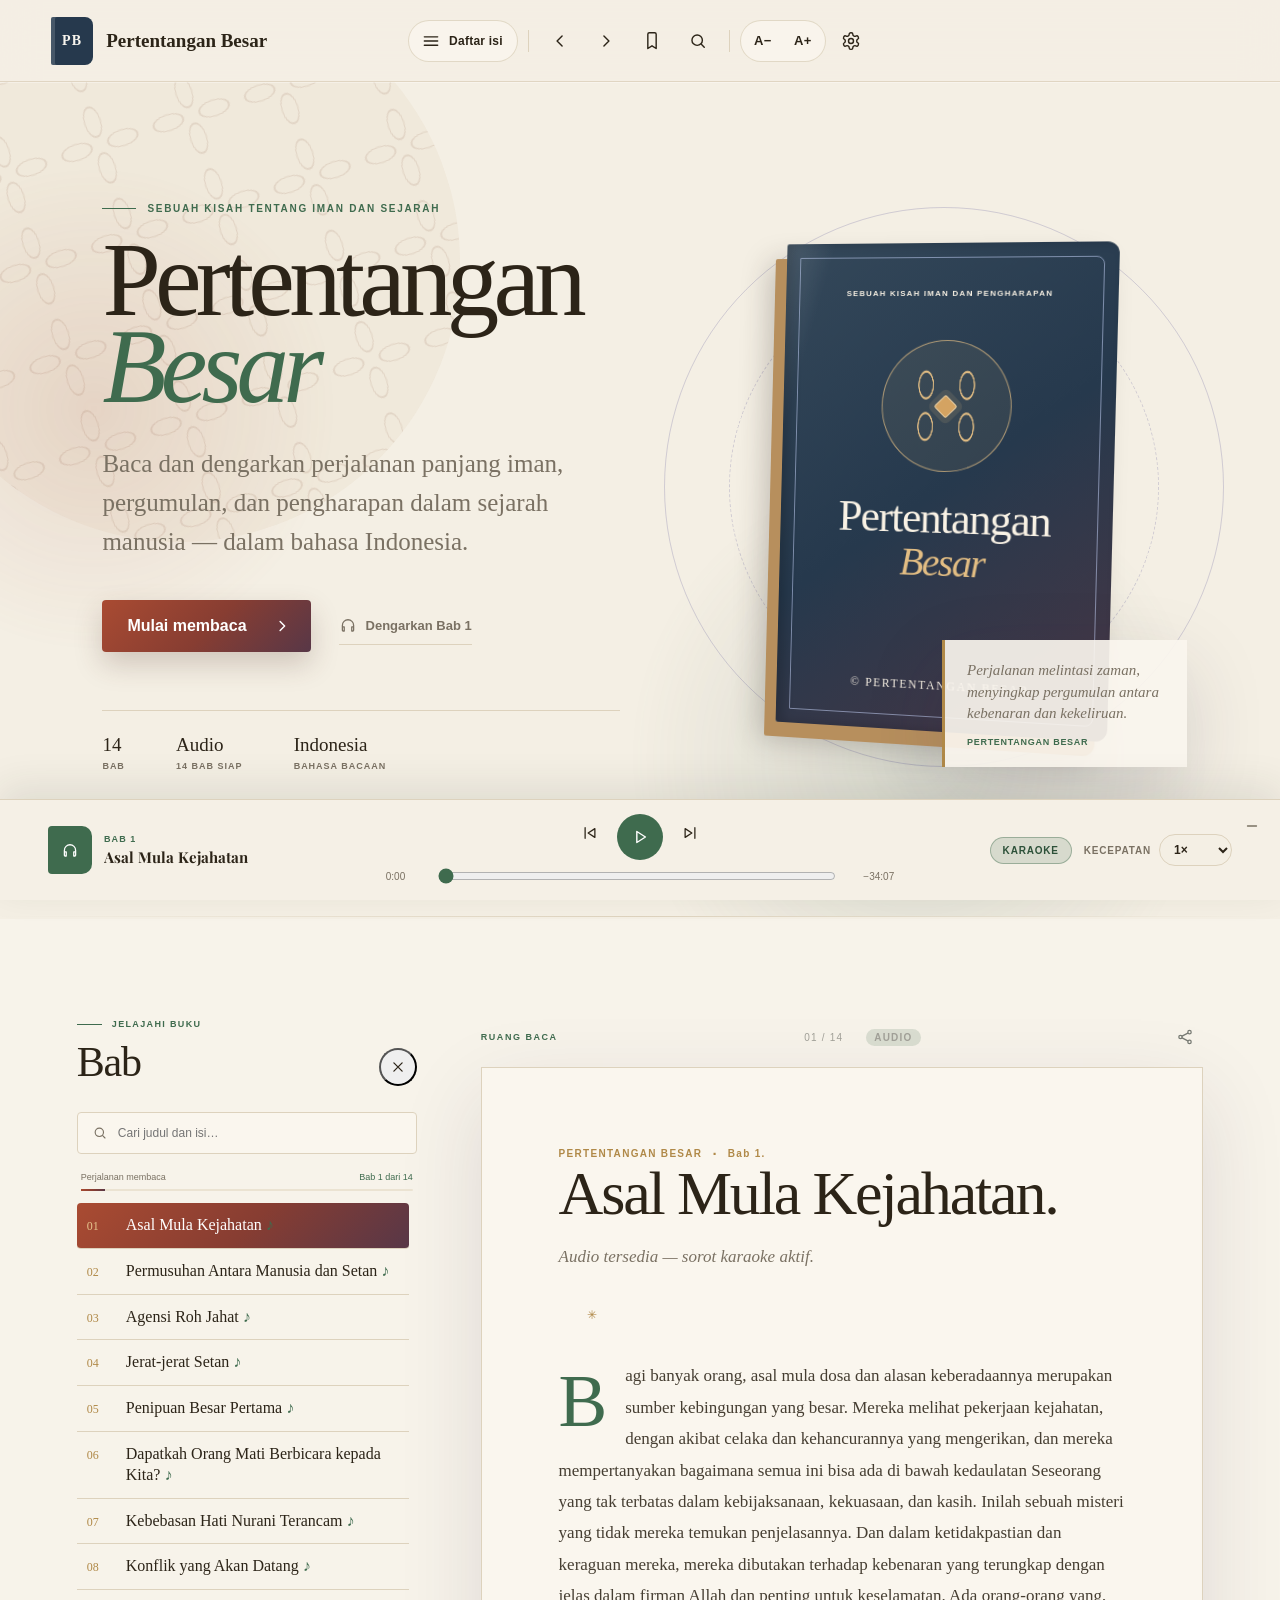
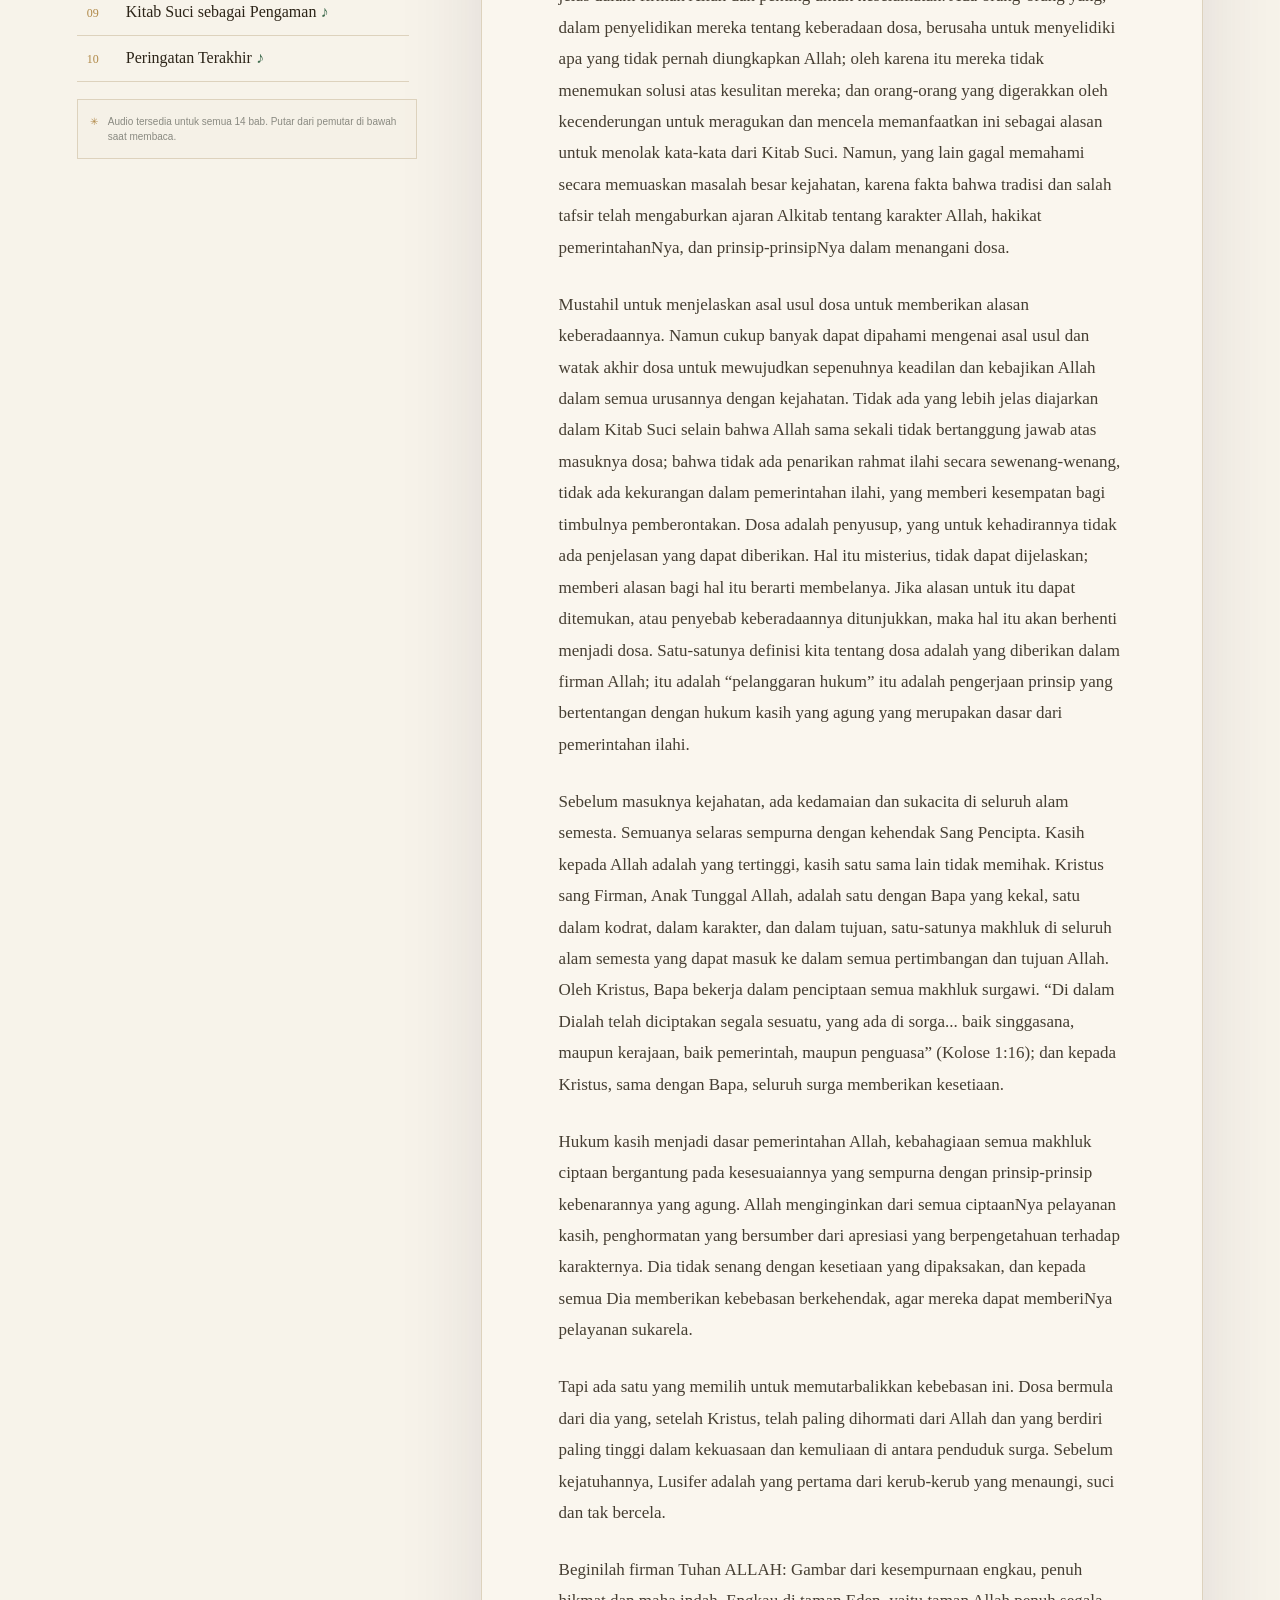
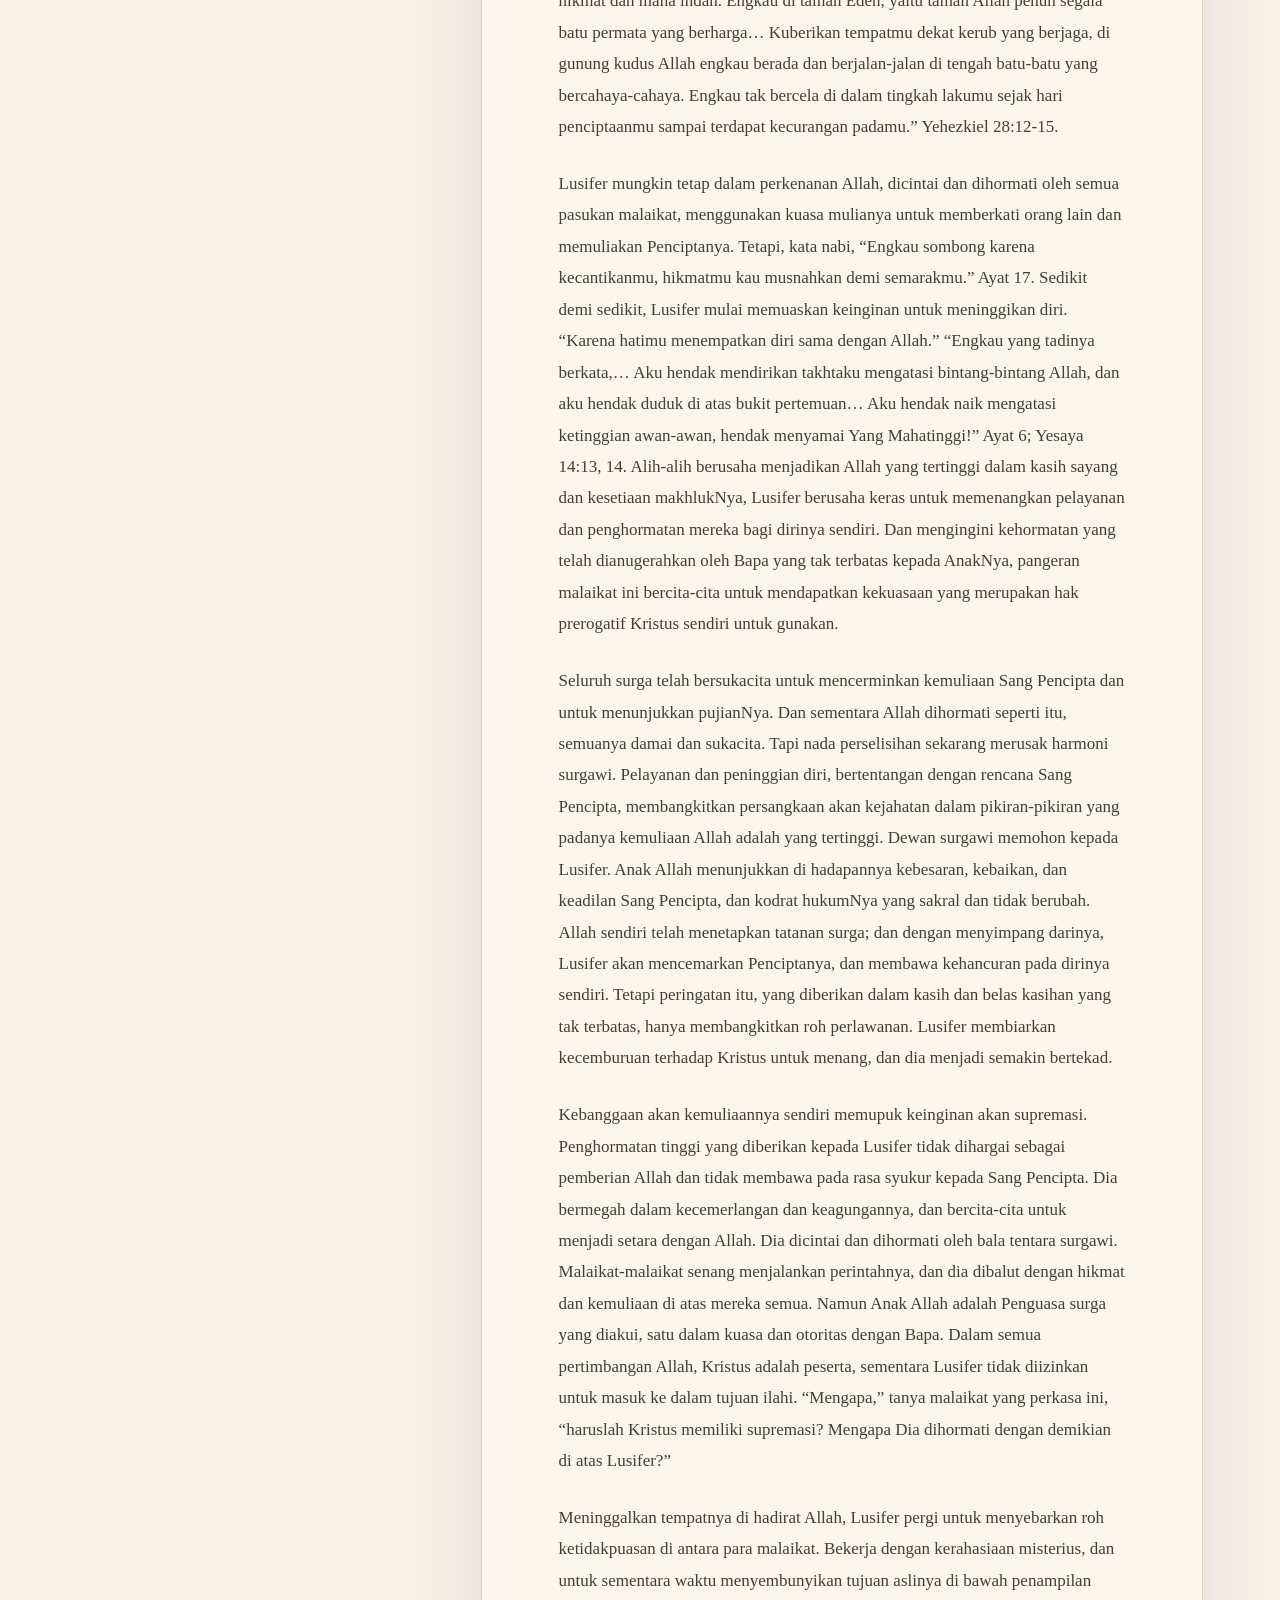
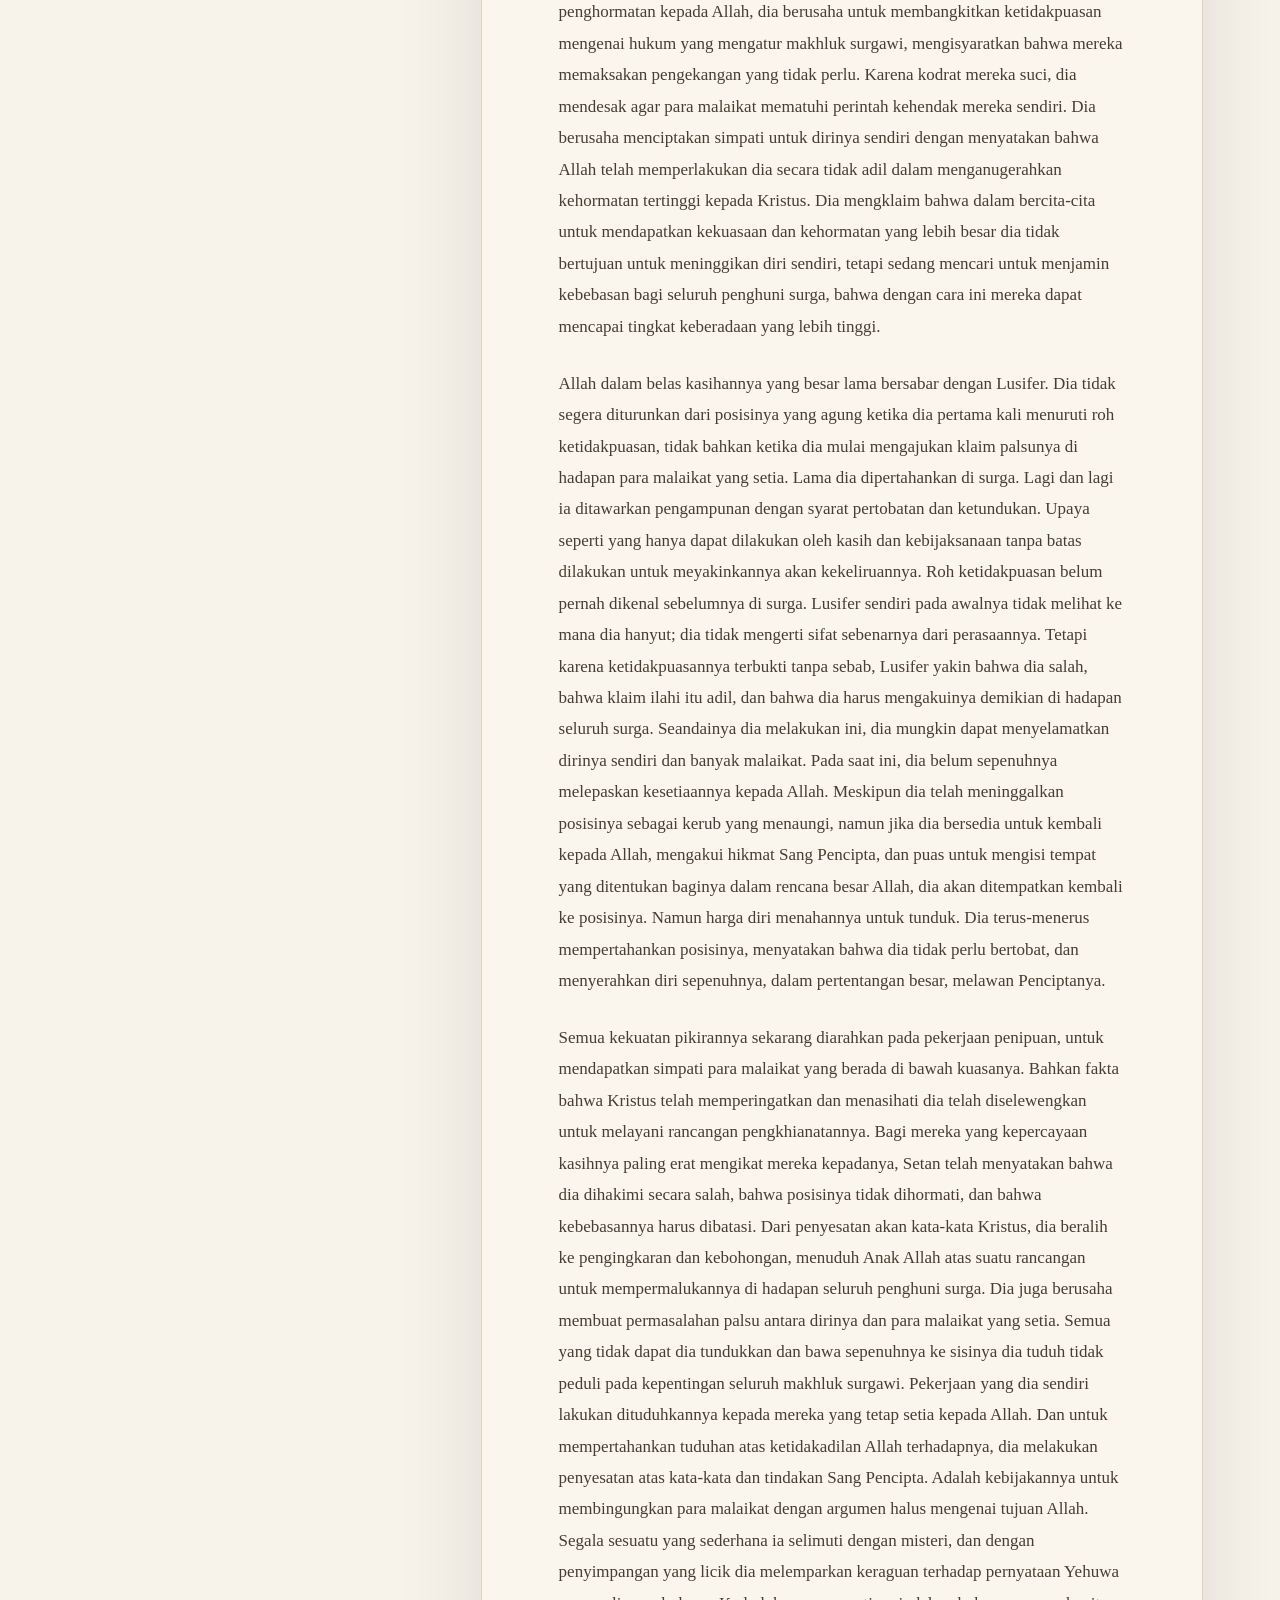
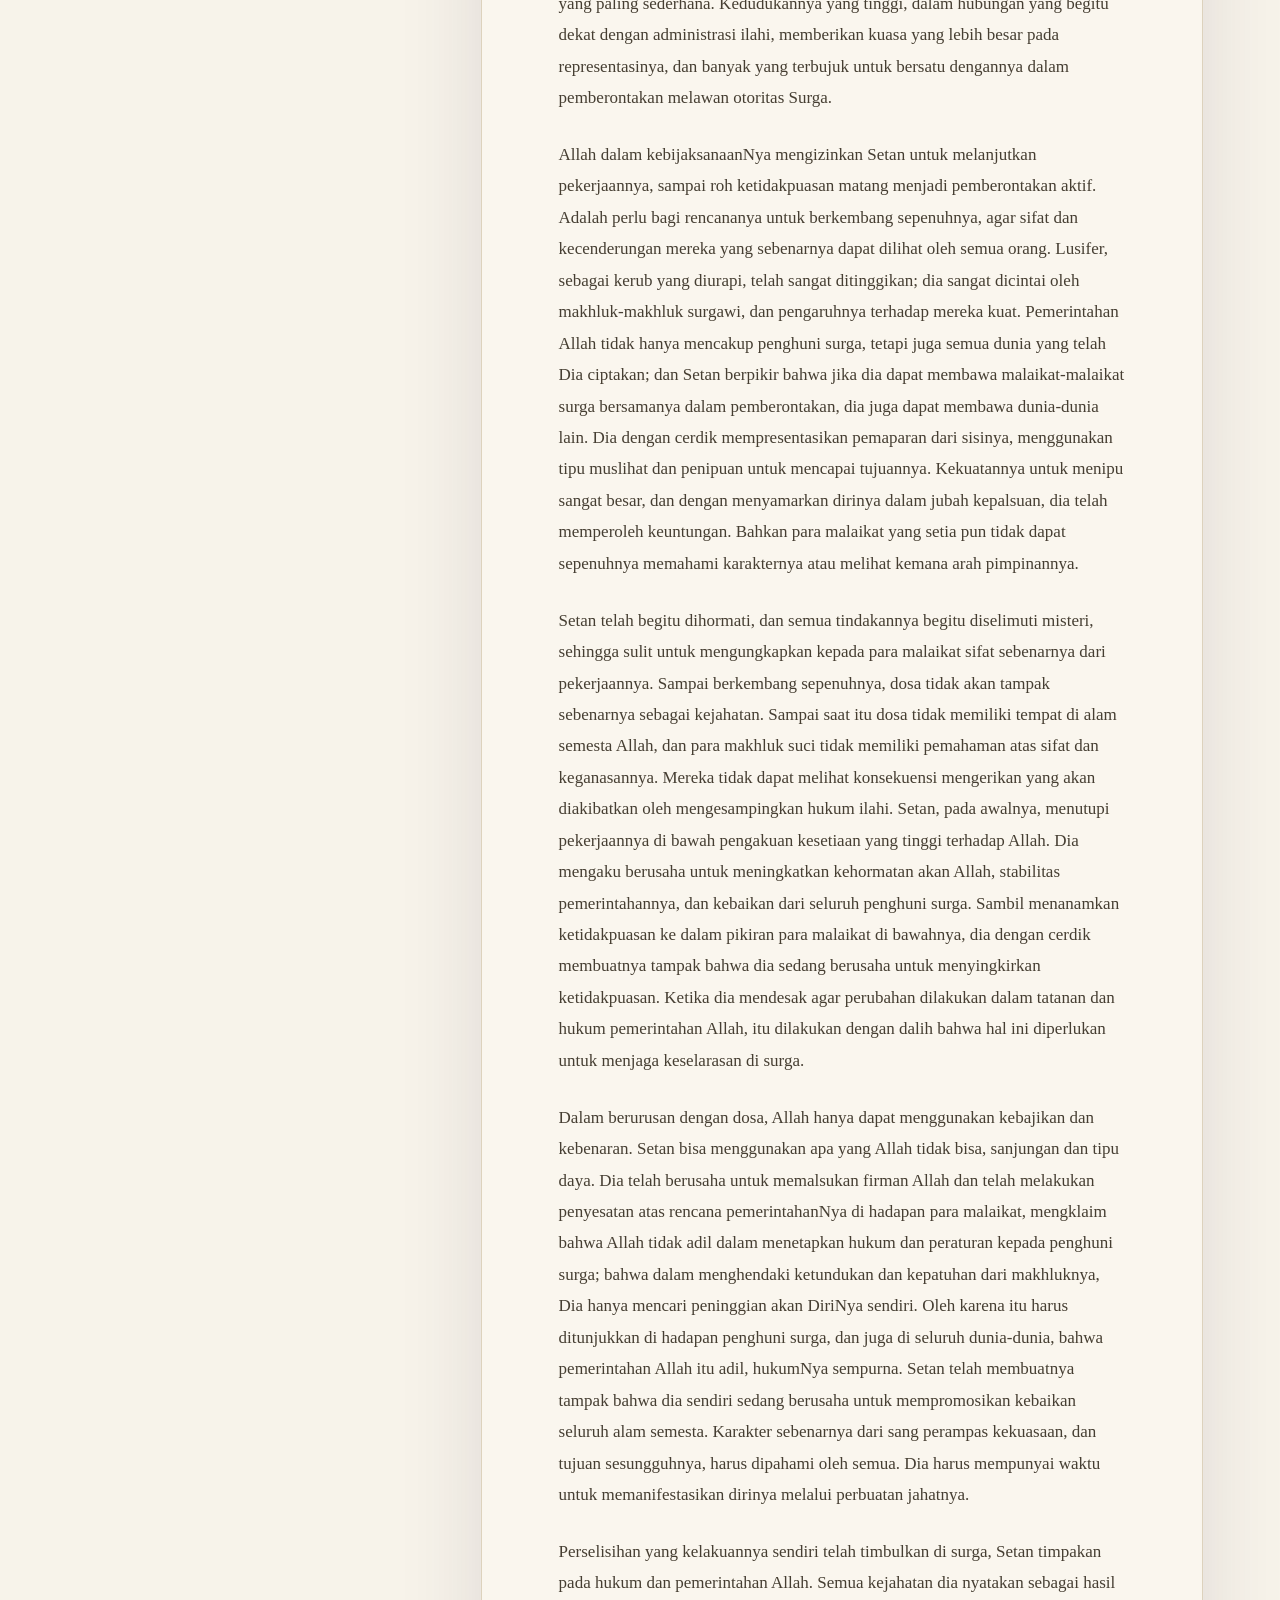
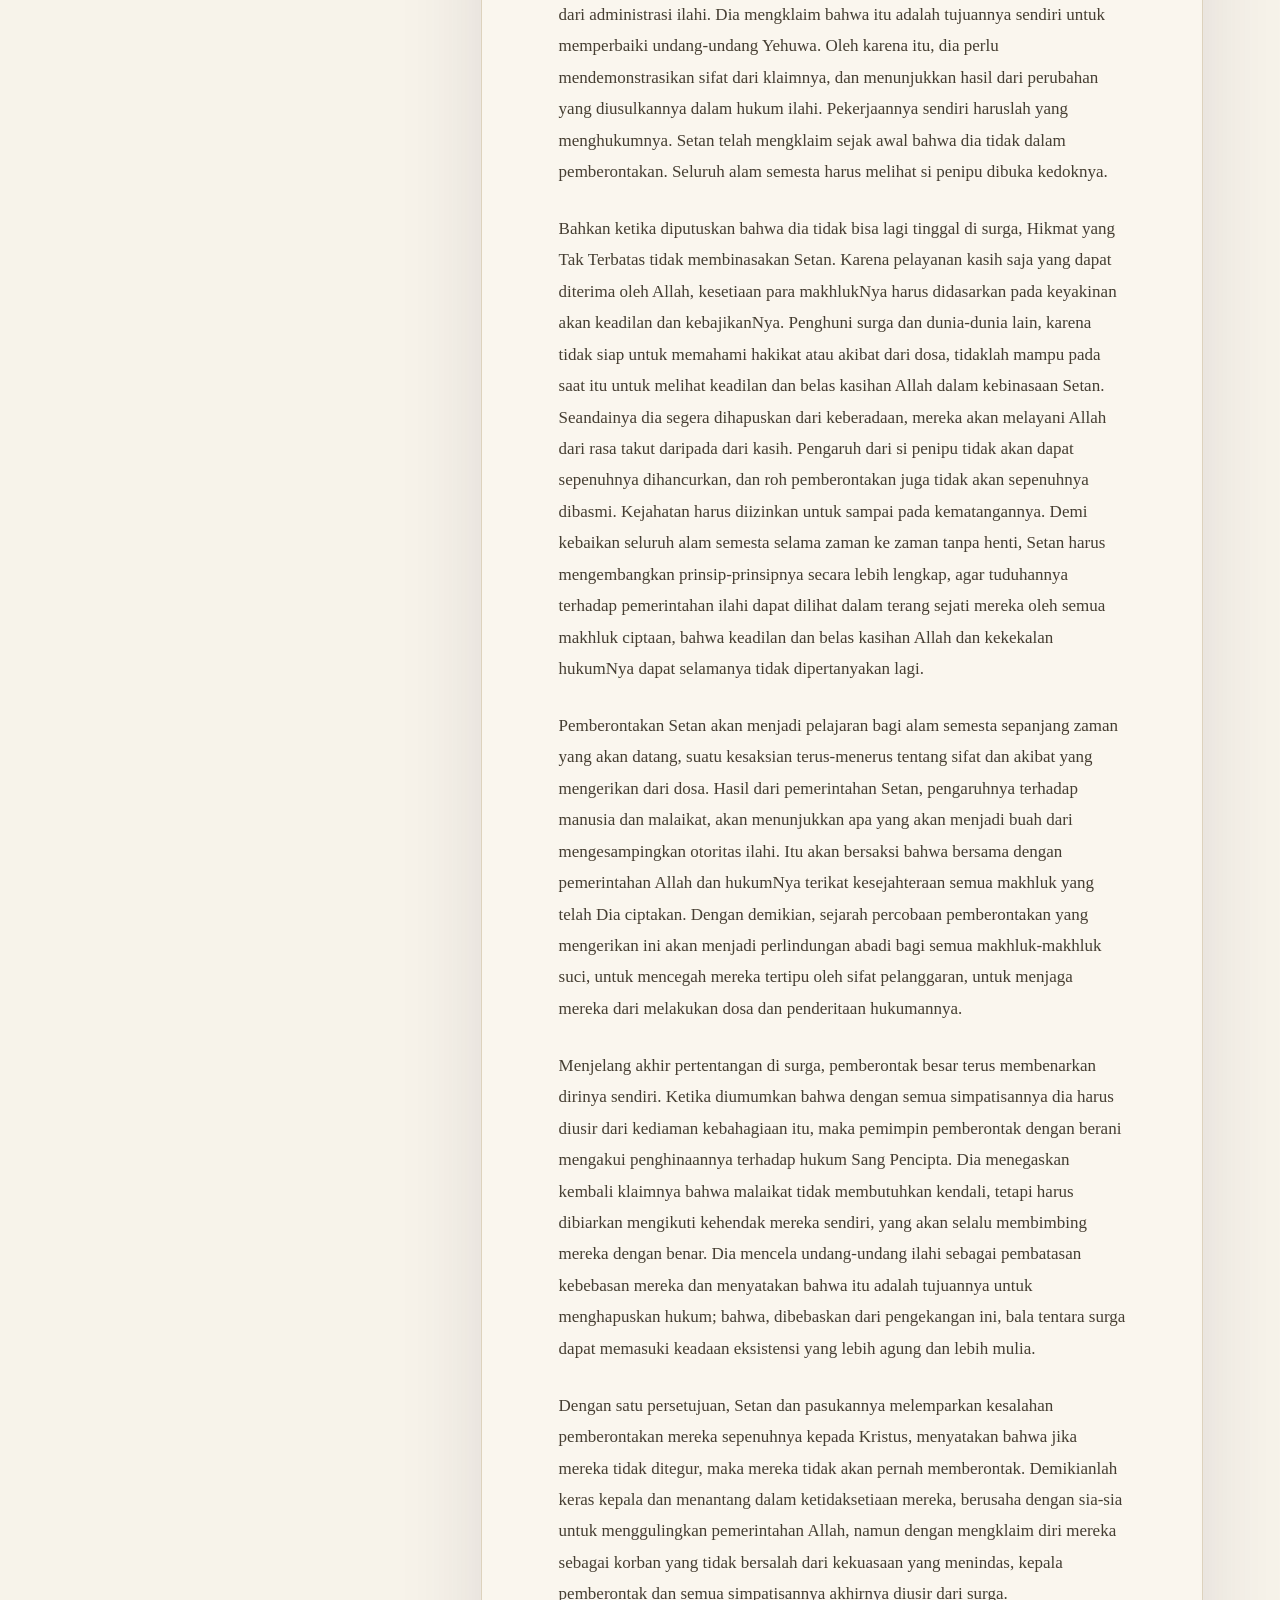
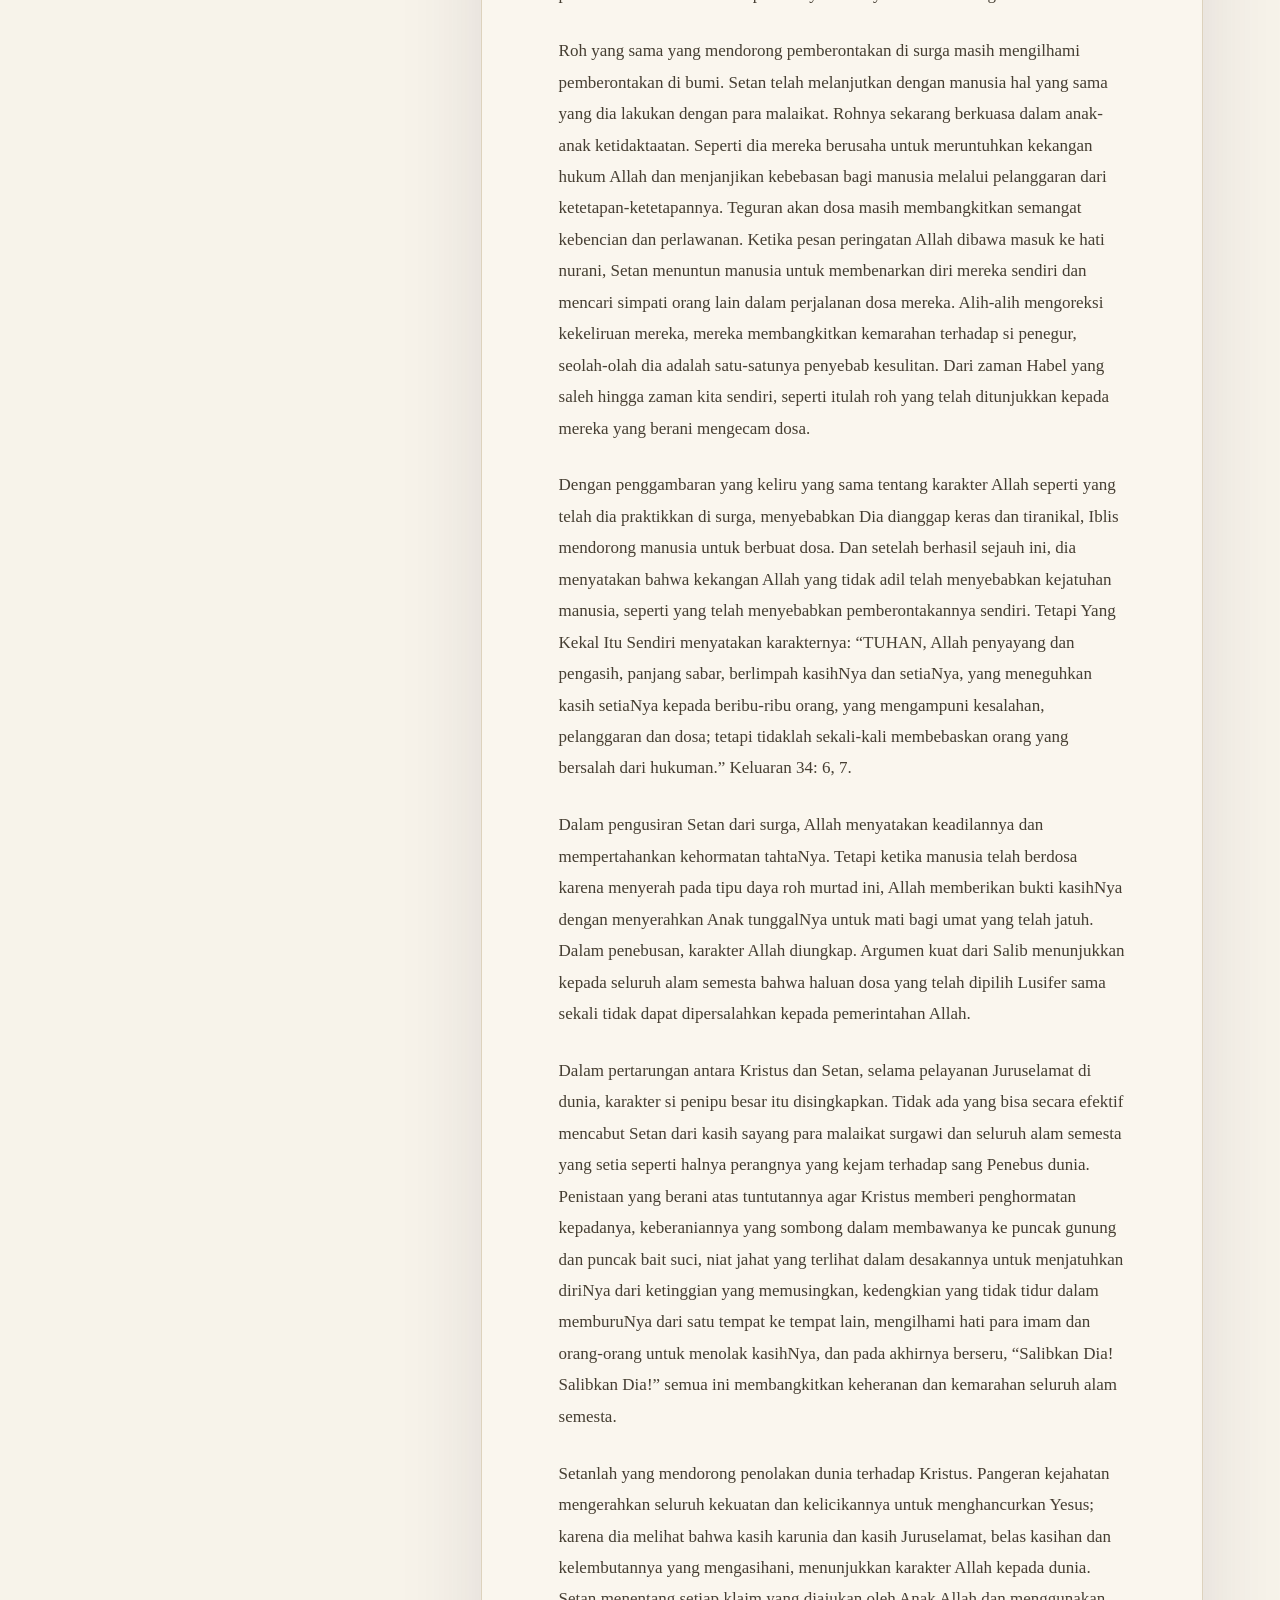
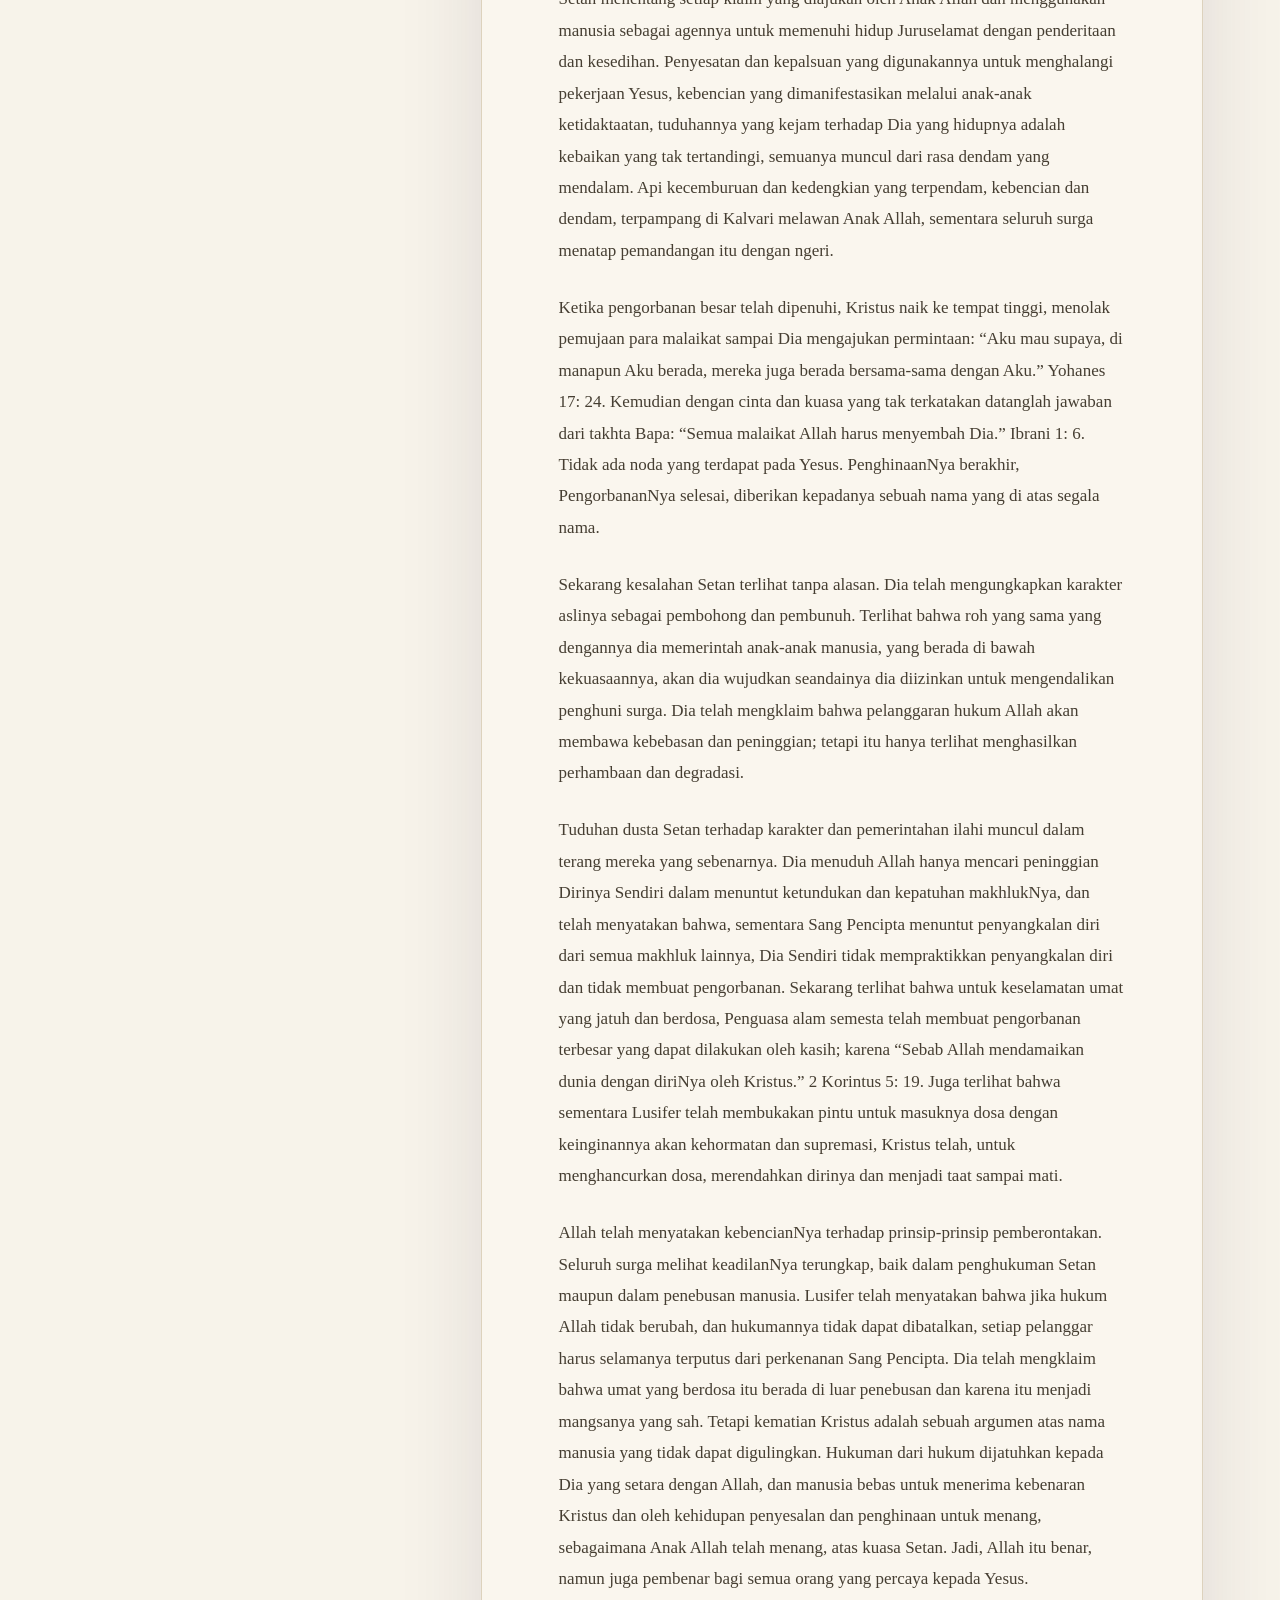
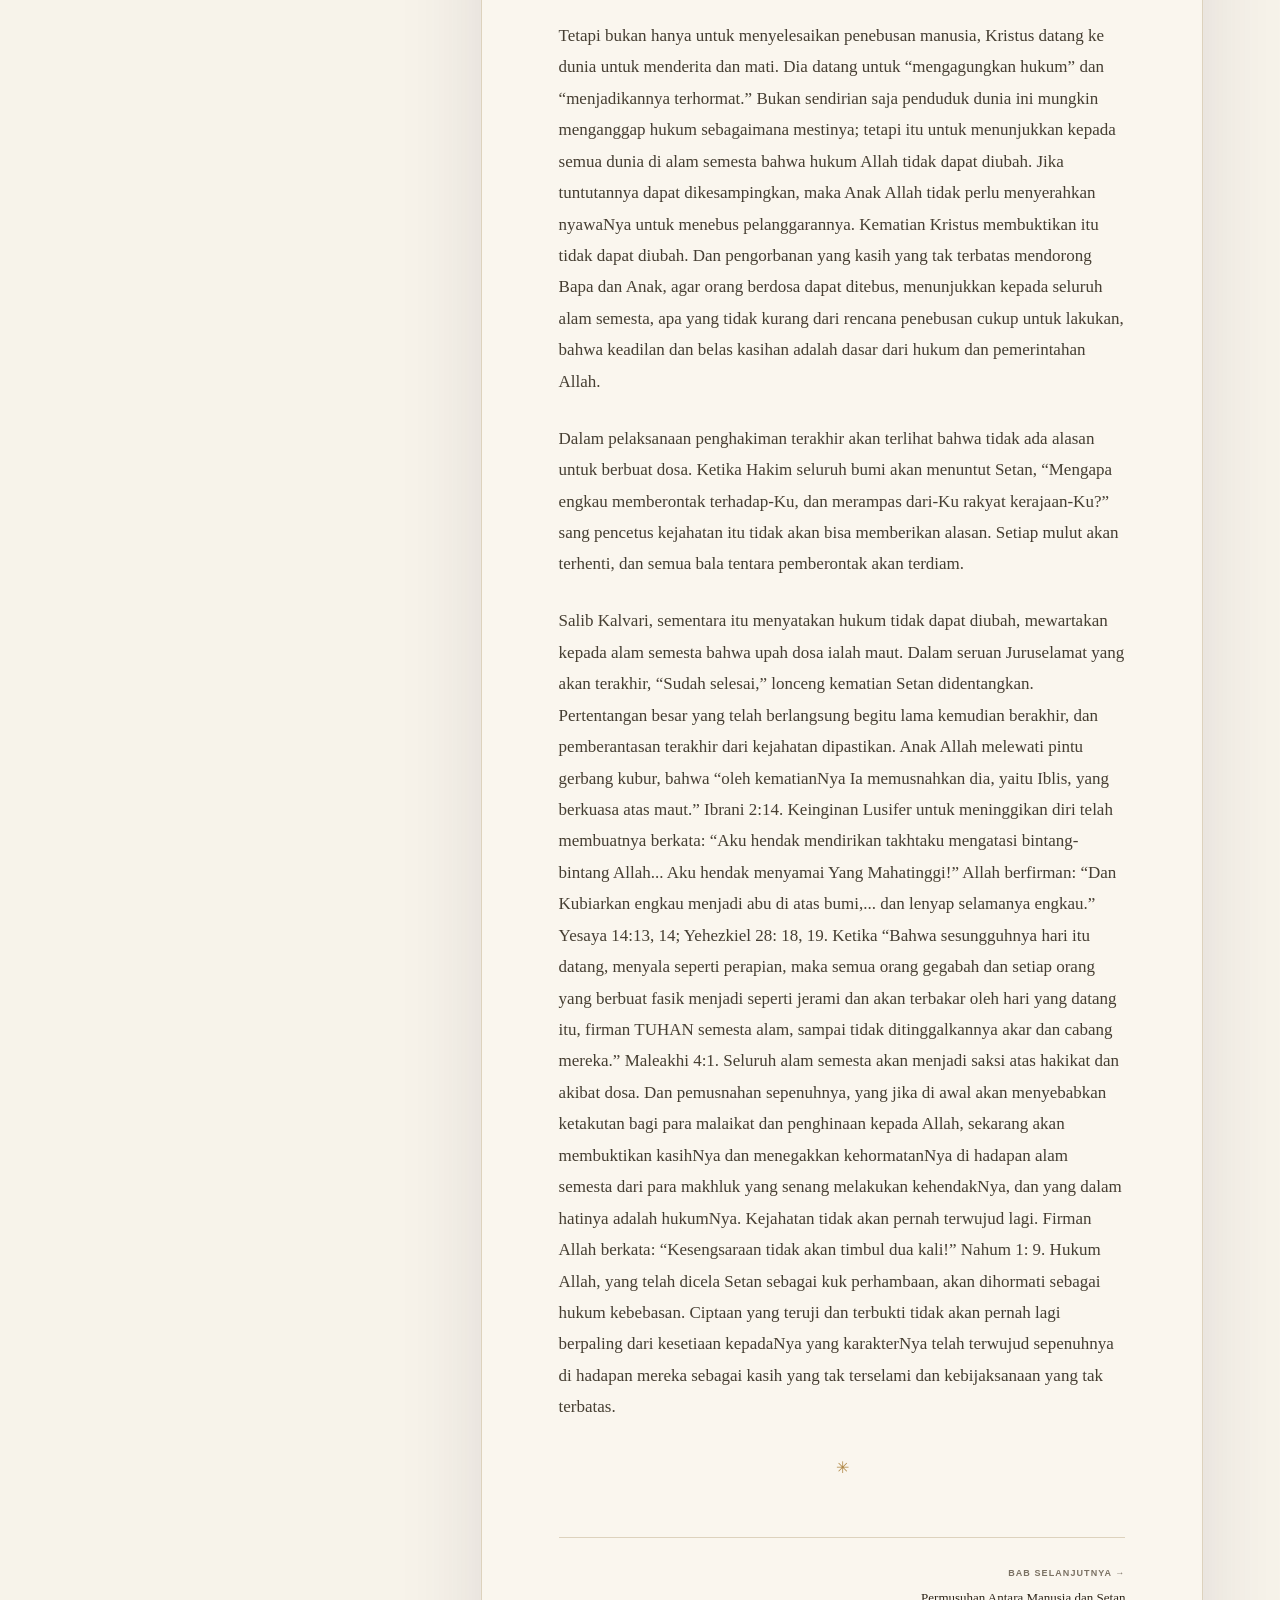
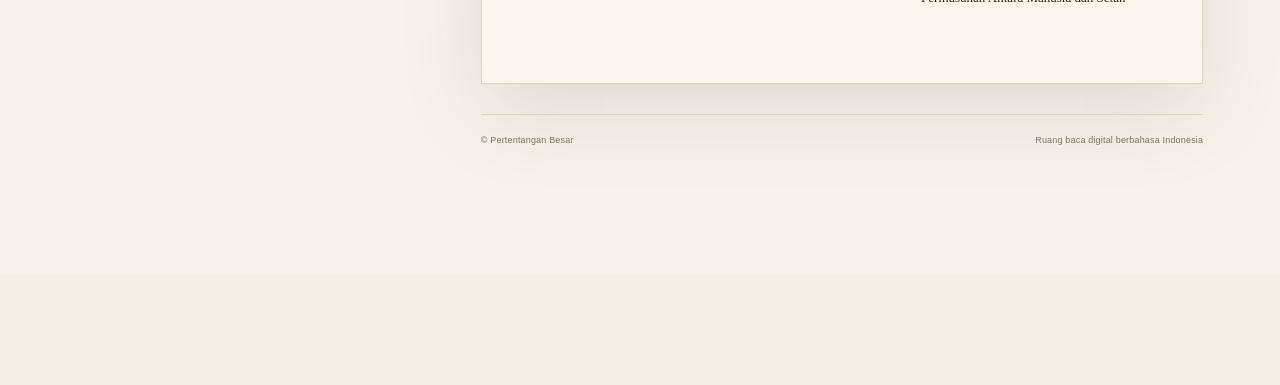
==== commit 082a8eac: "Polish toolbar pills, slim mobile player, and simplify branding. Fix stacked A−/A+ and contents labe" ====
--- a/index.html
+++ b/index.html
@@ -6,7 +6,7 @@
     <meta name="theme-color" content="#f7f1e5" id="themeColorMeta">
     <meta name="description" content="Baca dan dengarkan Pertentangan Besar karya Ellen G. White dalam bahasa Indonesia.">
     <meta name="apple-mobile-web-app-capable" content="yes">
-    <title>Pertentangan Besar | Ellen G. White</title>
+    <title>Pertentangan Besar</title>
     <link rel="preconnect" href="https://fonts.googleapis.com">
     <link rel="preconnect" href="https://fonts.gstatic.com" crossorigin>
     <link href="https://fonts.googleapis.com/css2?family=DM+Sans:wght@400;500;600;700&family=Playfair+Display:ital,wght@0,500;0,600;0,700;1,500&display=swap" rel="stylesheet">
@@ -41,7 +41,7 @@
     <header class="topbar">
       <a class="brand" href="#home" aria-label="Pertentangan Besar, beranda">
         <span class="brand-mark" aria-hidden="true">PB</span>
-        <span class="brand-copy"><strong>Pertentangan Besar</strong><small>Ellen G. White</small></span>
+        <span class="brand-copy"><strong>Pertentangan Besar</strong></span>
       </a>
       <nav class="toolbar" aria-label="Alat membaca">
         <button class="contents-trigger" id="contentsToggle" type="button" aria-label="Buka daftar isi" title="Daftar isi">
@@ -64,8 +64,8 @@
         </button>
         <span class="toolbar-divider" aria-hidden="true"></span>
         <div class="font-tools" role="group" aria-label="Ukuran teks">
-          <button class="text-button" id="decreaseText" type="button" aria-label="Perkecil ukuran teks" title="Perkecil teks">A<span>−</span></button>
-          <button class="text-button" id="increaseText" type="button" aria-label="Perbesar ukuran teks" title="Perbesar teks">A<span>+</span></button>
+          <button class="text-button" id="decreaseText" type="button" aria-label="Perkecil ukuran teks" title="Perkecil teks"><span class="text-button-label">A−</span></button>
+          <button class="text-button" id="increaseText" type="button" aria-label="Perbesar ukuran teks" title="Perbesar teks"><span class="text-button-label">A+</span></button>
         </div>
         <button class="icon-button" id="settingsButton" type="button" aria-label="Buka pengaturan gaya dan audio" title="Gaya & audio">
           <svg class="tool-icon" aria-hidden="true"><use href="#icon-settings"></use></svg>
@@ -97,7 +97,7 @@
           <span class="cover-kicker">SEBUAH KISAH IMAN DAN PENGHARAPAN</span>
           <div class="cover-emblem" aria-hidden="true"></div>
           <div class="cover-title">Pertentangan<br /><i>Besar</i></div>
-          <span class="cover-author">Ellen G. White</span>
+          <span class="cover-author">© Pertentangan Besar</span>
         </div>
         <blockquote>
           Perjalanan melintasi zaman, menyingkap pergumulan antara kebenaran dan kekeliruan.
@@ -157,7 +157,7 @@
           </div>
         </article>
         <footer class="page-footer">
-          <span>Pertentangan Besar <i>·</i> Ellen G. White</span>
+          <span>© Pertentangan Besar</span>
           <span>Ruang baca digital berbahasa Indonesia</span>
         </footer>
       </main>
@@ -211,15 +211,16 @@
       </div>
     </section>
 
-    <button class="audio-restore" id="audioRestore" type="button" aria-label="Tampilkan pemutar" hidden>
-      <span class="audio-restore-icon" aria-hidden="true">
-        <svg class="tool-icon" aria-hidden="true"><use href="#icon-headphones"></use></svg>
-      </span>
-      <span>
+    <div class="audio-mini" id="audioRestore" hidden>
+      <button class="audio-mini-play" id="audioMiniPlay" type="button" aria-label="Putar audiobook">
+        <svg class="tool-icon play-icon" aria-hidden="true"><use href="#icon-play"></use></svg>
+        <svg class="tool-icon pause-icon" aria-hidden="true"><use href="#icon-pause"></use></svg>
+      </button>
+      <button class="audio-mini-meta" id="audioMiniExpand" type="button" aria-label="Buka pemutar penuh">
         <small>Audiobook</small>
         <strong id="audioRestoreTitle">Asal Mula Kejahatan</strong>
-      </span>
-    </button>
+      </button>
+    </div>
 
     <div class="overlay" id="searchOverlay" hidden>
       <section class="search-dialog" role="dialog" aria-modal="true" aria-labelledby="searchTitle">
@@ -250,9 +251,9 @@
           <h3>Ukuran teks</h3>
           <p class="settings-hint">Sesuaikan kenyamanan baca di layar apa pun.</p>
           <div class="settings-font-tools" role="group" aria-label="Ukuran teks">
-            <button type="button" id="settingsDecreaseText" aria-label="Perkecil ukuran teks">A<span>−</span></button>
+            <button type="button" id="settingsDecreaseText" aria-label="Perkecil ukuran teks">A−</button>
             <span class="settings-font-value" id="settingsTextSize">17</span>
-            <button type="button" id="settingsIncreaseText" aria-label="Perbesar ukuran teks">A<span>+</span></button>
+            <button type="button" id="settingsIncreaseText" aria-label="Perbesar ukuran teks">A+</button>
           </div>
         </div>
         <div class="settings-block">
--- a/styles.css
+++ b/styles.css
@@ -199,24 +199,53 @@
 .text-button span { font-family: var(--sans); font-size: 13px; font-weight: 600; }
 .icon-button:hover, .text-button:hover { background: color-mix(in srgb, var(--accent) 10%, transparent); color: var(--accent); }
 .toolbar-divider { height: 22px; margin: 0 6px; background: var(--line); }
-.contents-trigger { display: inline-flex; flex: 0 0 auto; align-items: center; gap: 8px; height: 42px; padding: 0 14px 0 12px; border: 1px solid transparent; border-radius: 999px; background: color-mix(in srgb, var(--surface) 70%, transparent); cursor: pointer; color: var(--ink); font-size: 12px; font-weight: 700; letter-spacing: .02em; white-space: nowrap; transition: background .2s, border-color .2s, color .2s; }
-.contents-trigger-label { flex: 0 0 auto; white-space: nowrap; }
+.contents-trigger {
+  display: inline-flex;
+  flex: 0 0 auto;
+  flex-direction: row;
+  align-items: center;
+  gap: 8px;
+  height: 42px;
+  padding: 0 14px 0 12px;
+  border: 1px solid color-mix(in srgb, var(--line) 80%, transparent);
+  border-radius: 999px;
+  background: color-mix(in srgb, var(--surface) 80%, transparent);
+  cursor: pointer;
+  color: var(--ink);
+  font-size: 12px;
+  font-weight: 700;
+  letter-spacing: .02em;
+  white-space: nowrap;
+  transition: background .2s, border-color .2s, color .2s;
+}
+.contents-trigger-label { flex: 0 0 auto; white-space: nowrap; line-height: 1; }
 .contents-trigger:hover { color: var(--accent); background: color-mix(in srgb, var(--accent) 10%, transparent); border-color: color-mix(in srgb, var(--accent) 18%, transparent); }
 .mobile-contents { display: none; }
 .font-tools {
   display: inline-flex;
   align-items: center;
-  gap: 0;
-  padding: 2px;
-  border: 1px solid var(--line);
+  gap: 2px;
+  height: 42px;
+  padding: 3px;
+  border: 1px solid color-mix(in srgb, var(--line) 80%, transparent);
   border-radius: 999px;
   background: color-mix(in srgb, var(--surface) 80%, transparent);
 }
 .font-tools .text-button {
-  min-width: 36px;
-  height: 36px;
-  border-radius: 50%;
-}
+  display: inline-flex;
+  align-items: center;
+  justify-content: center;
+  min-width: 38px;
+  height: 34px;
+  padding: 0 10px;
+  border-radius: 999px;
+  font-family: Georgia, "Times New Roman", serif;
+  font-size: 14px;
+  font-weight: 600;
+  letter-spacing: .02em;
+  line-height: 1;
+}
+.font-tools .text-button-label { display: inline; line-height: 1; white-space: nowrap; }
 .font-tools .text-button:hover { background: color-mix(in srgb, var(--accent) 12%, transparent); }
 .reading-progress { top: 82px; }
 .hero { position: relative; display: grid; min-height: calc(100vh - 82px); grid-template-columns: minmax(0, 1.05fr) minmax(370px, .95fr); align-items: center; gap: clamp(40px, 7vw, 110px); overflow: hidden; padding: 80px clamp(24px, 8vw, 140px) 105px; }
@@ -336,12 +365,30 @@
   .brand-copy small { font-size: 8px; }
   .toolbar { gap: 2px; justify-content: flex-end; flex-wrap: nowrap; }
   .toolbar .icon-button { min-width: 38px; height: 38px; padding: 0; }
-  .toolbar .contents-trigger { width: auto; min-width: 38px; height: 38px; flex: 0 0 auto; justify-content: center; gap: 0; padding: 0; border-radius: 50%; }
-  .contents-trigger-label { display: none; }
+  .toolbar .contents-trigger {
+    width: 40px;
+    min-width: 40px;
+    height: 40px;
+    flex: 0 0 auto;
+    justify-content: center;
+    gap: 0;
+    padding: 0;
+    border-radius: 50%;
+  }
+  .toolbar .contents-trigger-label { display: none; }
   .toolbar .hide-narrow { display: none; }
   .toolbar-divider { display: none; }
-  .font-tools { padding: 1px; }
-  .font-tools .text-button { min-width: 34px; height: 34px; font-size: 14px; }
+  .font-tools {
+    height: 40px;
+    padding: 3px;
+    gap: 1px;
+  }
+  .font-tools .text-button {
+    min-width: 36px;
+    height: 32px;
+    padding: 0 9px;
+    font-size: 13px;
+  }
   .reading-progress { top: 68px; }
   .hero { min-height: 0; grid-template-columns: 1fr; gap: 0; padding: 78px 28px 55px; }
   .hero-copy { max-width: 630px; margin: auto; }
@@ -377,8 +424,9 @@
   .brand-copy strong { font-size: 12px; }
   .brand-copy small { display: none; }
   .toolbar .icon-button { min-width: 36px; height: 36px; }
-  .toolbar .contents-trigger { min-width: 36px; height: 36px; width: 36px; }
-  .font-tools .text-button { min-width: 32px; height: 32px; font-size: 13px; }
+  .toolbar .contents-trigger { min-width: 38px; height: 38px; width: 38px; }
+  .font-tools { height: 38px; }
+  .font-tools .text-button { min-width: 34px; height: 30px; padding: 0 8px; font-size: 12px; }
   .tool-icon { width: 18px; height: 18px; }
   .hero { padding-right: 22px; padding-left: 22px; }
   .hero .eyebrow { font-size: 8px; letter-spacing: .11em; }
@@ -395,7 +443,7 @@
 
 /* Audiobook player */
 body.has-audio-player { padding-bottom: 110px; }
-body.has-audio-player.audio-collapsed { padding-bottom: 0; }
+body.has-audio-player.audio-collapsed { padding-bottom: 84px; }
 
 .audio-badge {
   margin-left: 10px;
@@ -566,57 +614,80 @@
   font-weight: 700;
 }
 
-.audio-restore {
+.audio-mini {
   position: fixed;
   z-index: 50;
-  right: 18px;
-  bottom: 18px;
+  right: 12px;
+  bottom: 12px;
+  left: 12px;
   display: none;
-  max-width: min(320px, calc(100vw - 36px));
   align-items: center;
   gap: 10px;
-  padding: 8px 14px 8px 8px;
+  max-width: 420px;
+  margin: 0 auto;
+  padding: 8px 12px 8px 8px;
   border: 1px solid var(--line);
   border-radius: 999px;
   background: color-mix(in srgb, var(--paper) 94%, #fff);
-  box-shadow: 0 12px 30px rgba(41, 45, 41, .16);
+  box-shadow: 0 10px 28px rgba(41, 45, 41, .14);
   color: var(--ink);
-  cursor: pointer;
-}
-
-.audio-restore-icon {
+  backdrop-filter: blur(16px);
+}
+
+.audio-mini-play {
   display: grid;
-  width: 40px;
-  height: 40px;
+  width: 44px;
+  height: 44px;
+  flex: 0 0 auto;
   place-items: center;
+  border: 0;
   border-radius: 50%;
   background: var(--accent);
   color: #fff;
-}
-
-.audio-restore small,
-.audio-restore strong { display: block; text-align: left; }
-.audio-restore small {
+  cursor: pointer;
+}
+
+.audio-mini-play .pause-icon,
+.audio-mini.playing .play-icon { display: none; }
+.audio-mini.playing .pause-icon { display: block; }
+.audio-mini-play .tool-icon { width: 18px; height: 18px; }
+
+.audio-mini-meta {
+  display: grid;
+  min-width: 0;
+  flex: 1;
+  gap: 2px;
+  padding: 4px 4px 4px 0;
+  border: 0;
+  background: transparent;
+  color: inherit;
+  text-align: left;
+  cursor: pointer;
+}
+
+.audio-mini-meta small,
+.audio-mini-meta strong { display: block; text-align: left; }
+.audio-mini-meta small {
   color: var(--accent);
   font-size: 8px;
   font-weight: 800;
   letter-spacing: .12em;
   text-transform: uppercase;
 }
-.audio-restore strong {
+.audio-mini-meta strong {
   overflow: hidden;
-  max-width: 180px;
   font-family: var(--serif);
-  font-size: 13px;
+  font-size: 14px;
   text-overflow: ellipsis;
   white-space: nowrap;
 }
 
 body.audio-collapsed .audio-player {
   visibility: hidden;
+  pointer-events: none;
   transform: translateY(110%);
 }
-body.audio-collapsed .audio-restore { display: flex; }
+body.audio-collapsed .audio-mini { display: flex; }
 
 /* Karaoke word highlight */
 .sync-word {
@@ -634,13 +705,39 @@
 }
 
 @media (max-width: 760px) {
+  body.has-audio-player { padding-bottom: 92px; }
+  body.has-audio-player.audio-collapsed { padding-bottom: 78px; }
   .audio-player {
-    grid-template-columns: 1fr;
+    grid-template-columns: 1fr auto;
+    grid-template-areas:
+      "info side"
+      "main main";
+    gap: 6px 10px;
+    min-height: 0;
+    padding: 10px 14px 12px;
+  }
+  .audio-track-info { grid-area: info; min-width: 0; }
+  .audio-art { width: 36px; height: 40px; }
+  .audio-track-info strong { font-size: 13px; }
+  .audio-main { grid-area: main; }
+  .audio-side {
+    grid-area: side;
+    display: flex;
+    align-items: center;
     gap: 8px;
-    padding: 12px 16px 16px;
+    justify-self: end;
   }
-  .audio-speed { justify-self: start; }
-  .audio-minimize { top: 6px; right: 8px; }
+  .audio-controls { gap: 4px; }
+  .audio-controls button { width: 34px; height: 34px; }
+  .audio-controls .audio-play { width: 40px; height: 40px; }
+  .audio-timeline { margin-top: 4px; }
+  .karaoke-toggle { padding: 6px 9px; font-size: 9px; }
+  .audio-speed { justify-self: end; gap: 4px; font-size: 0; }
+  .audio-speed select { padding: 6px 8px; font-size: 11px; }
+  .audio-minimize { top: 4px; right: 6px; width: 28px; height: 28px; }
+  .audio-mini { right: 10px; bottom: 10px; left: 10px; padding: 6px 10px 6px 6px; }
+  .audio-mini-play { width: 40px; height: 40px; }
+  .audio-mini-meta strong { font-size: 13px; }
 }
 
 #chapterTitle .sync-word.is-speaking {
@@ -852,7 +949,6 @@
   cursor: pointer;
   font: 600 16px Georgia, "Times New Roman", serif;
 }
-.settings-font-tools button span { font-family: var(--sans); font-size: 14px; }
 .settings-font-tools button:hover {
   background: color-mix(in srgb, var(--accent) 12%, transparent);
   color: var(--accent);
@@ -919,9 +1015,6 @@
   scroll-margin-top: 110px;
 }
 
-@media (max-width: 760px) {
-  .audio-side { justify-self: start; width: 100%; justify-content: space-between; }
-}
 
 /* Premium line icons */
 .icon-sprite {
@@ -946,12 +1039,12 @@
   stroke: none;
 }
 .icon-button,
-.contents-trigger,
 .share-button,
 .close-contents,
 .search-heading button,
 .audio-minimize,
-.audio-controls button {
+.audio-controls button,
+.audio-mini-play {
   display: inline-grid;
   place-items: center;
 }
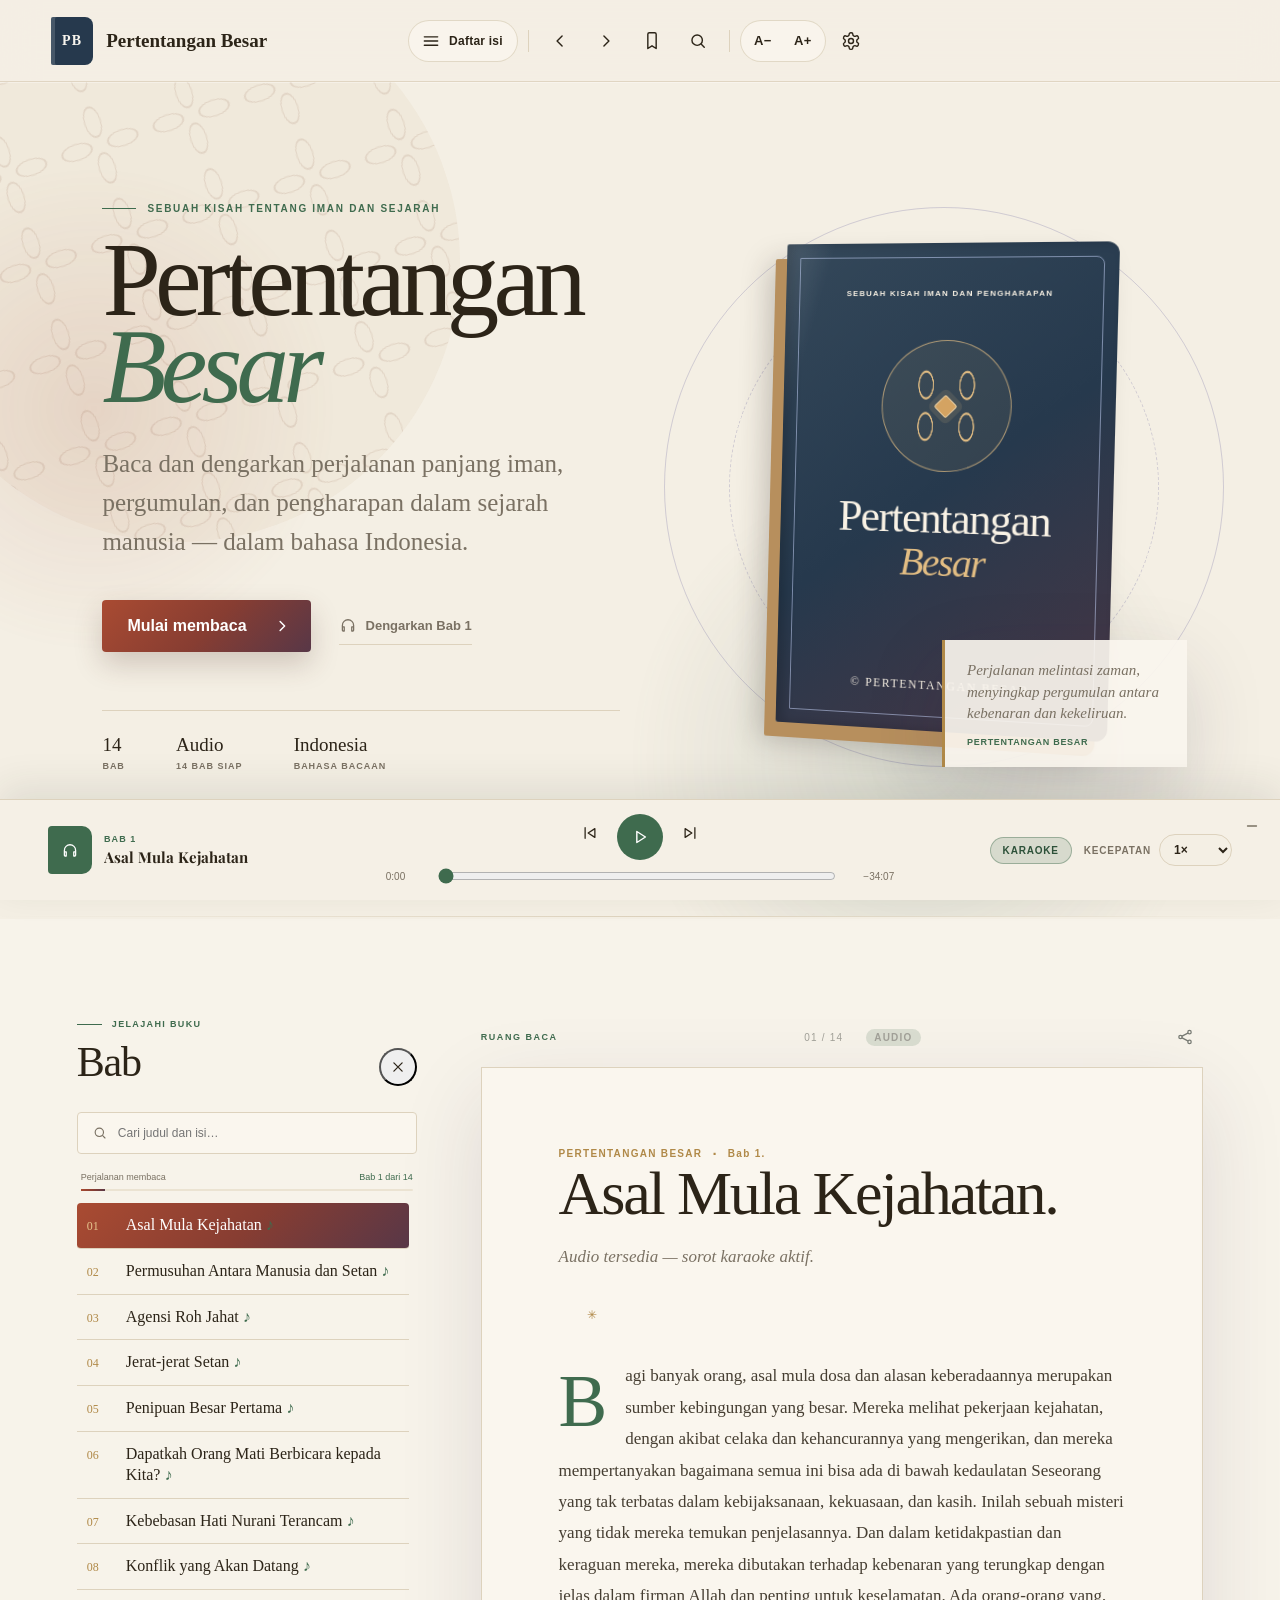
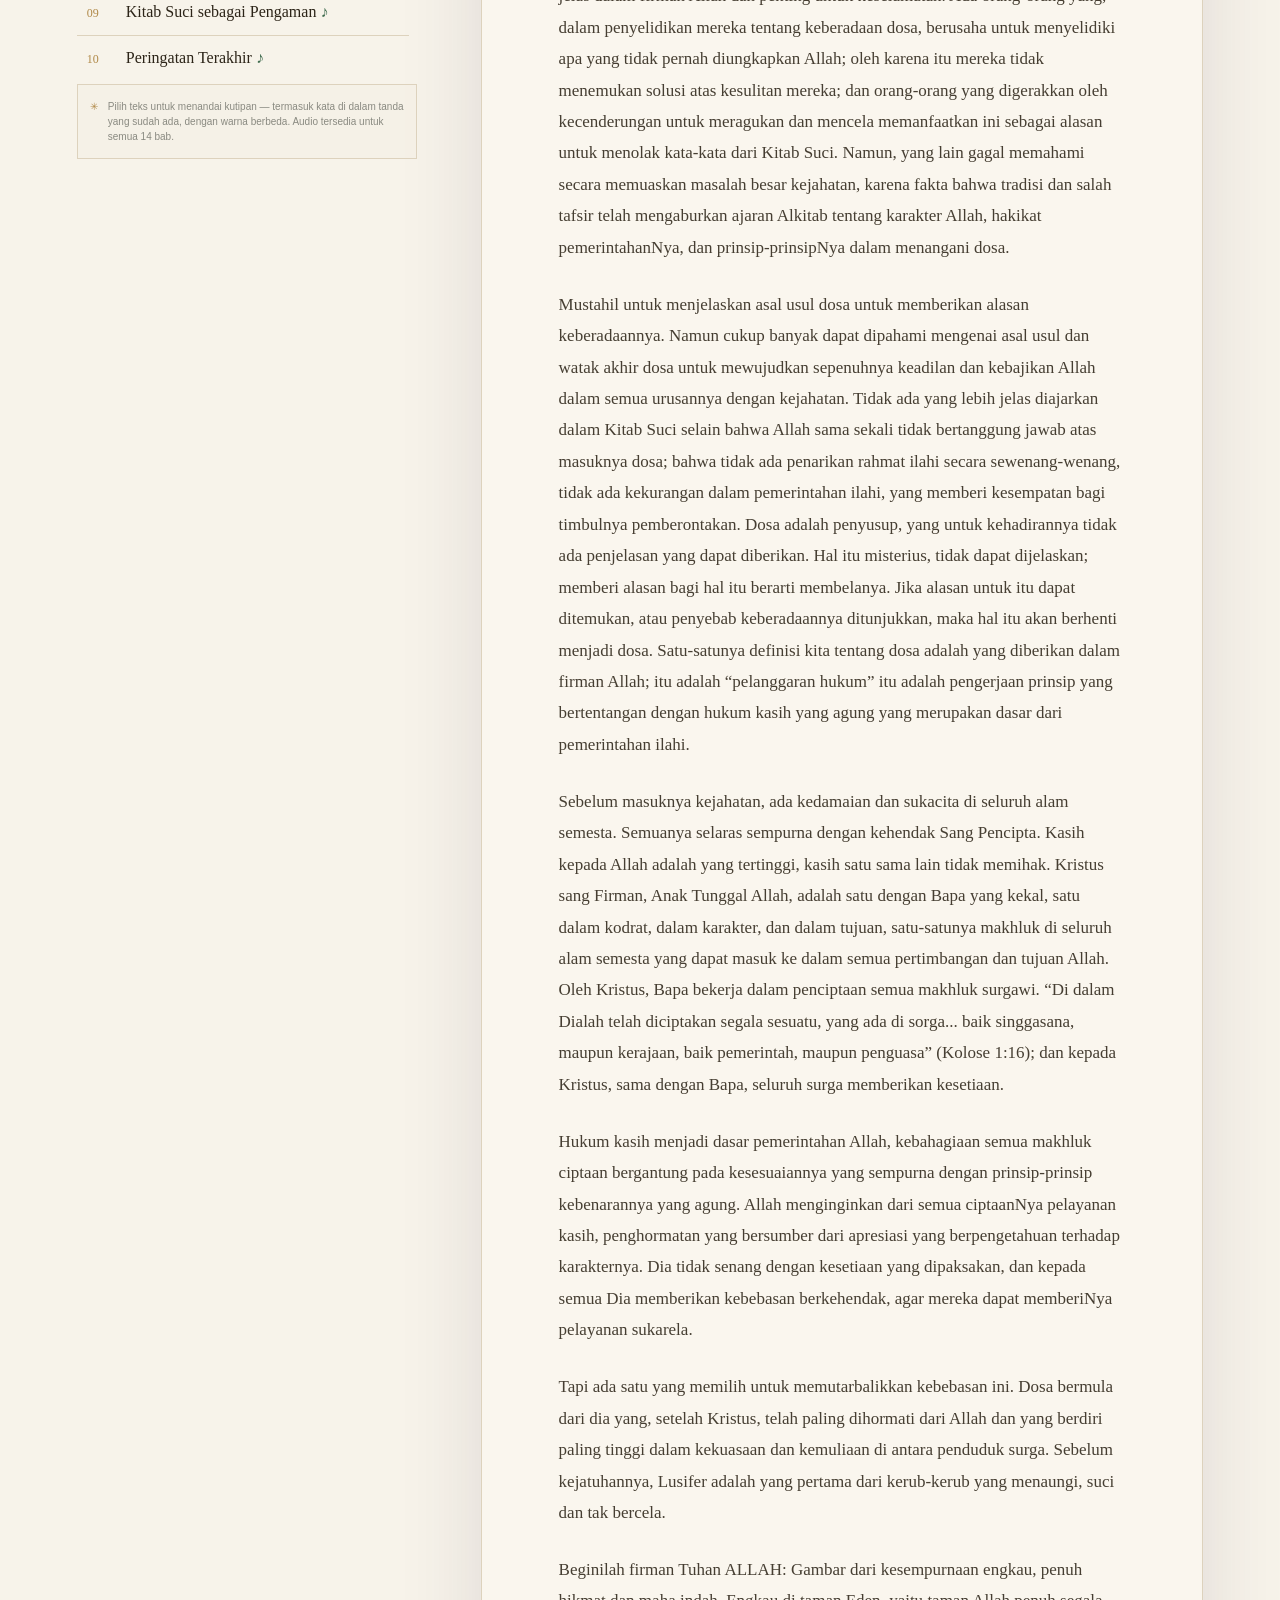
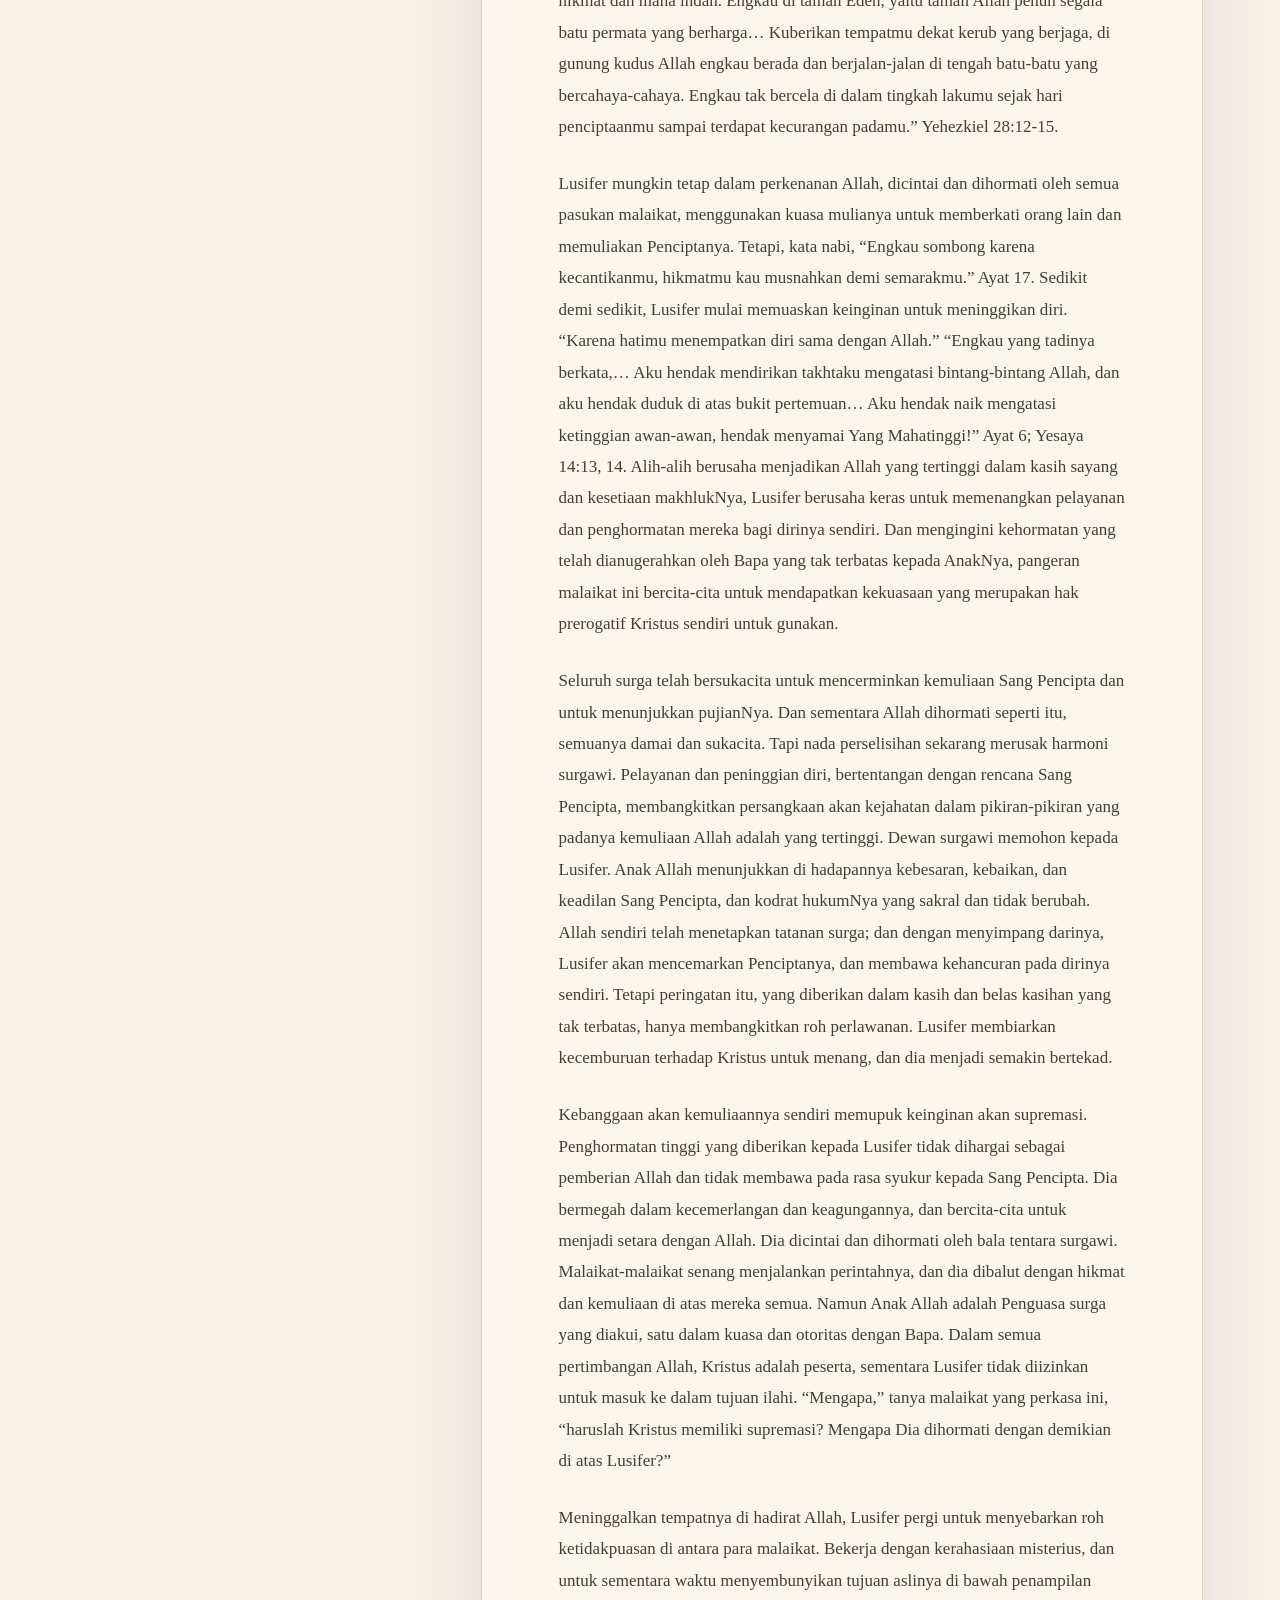
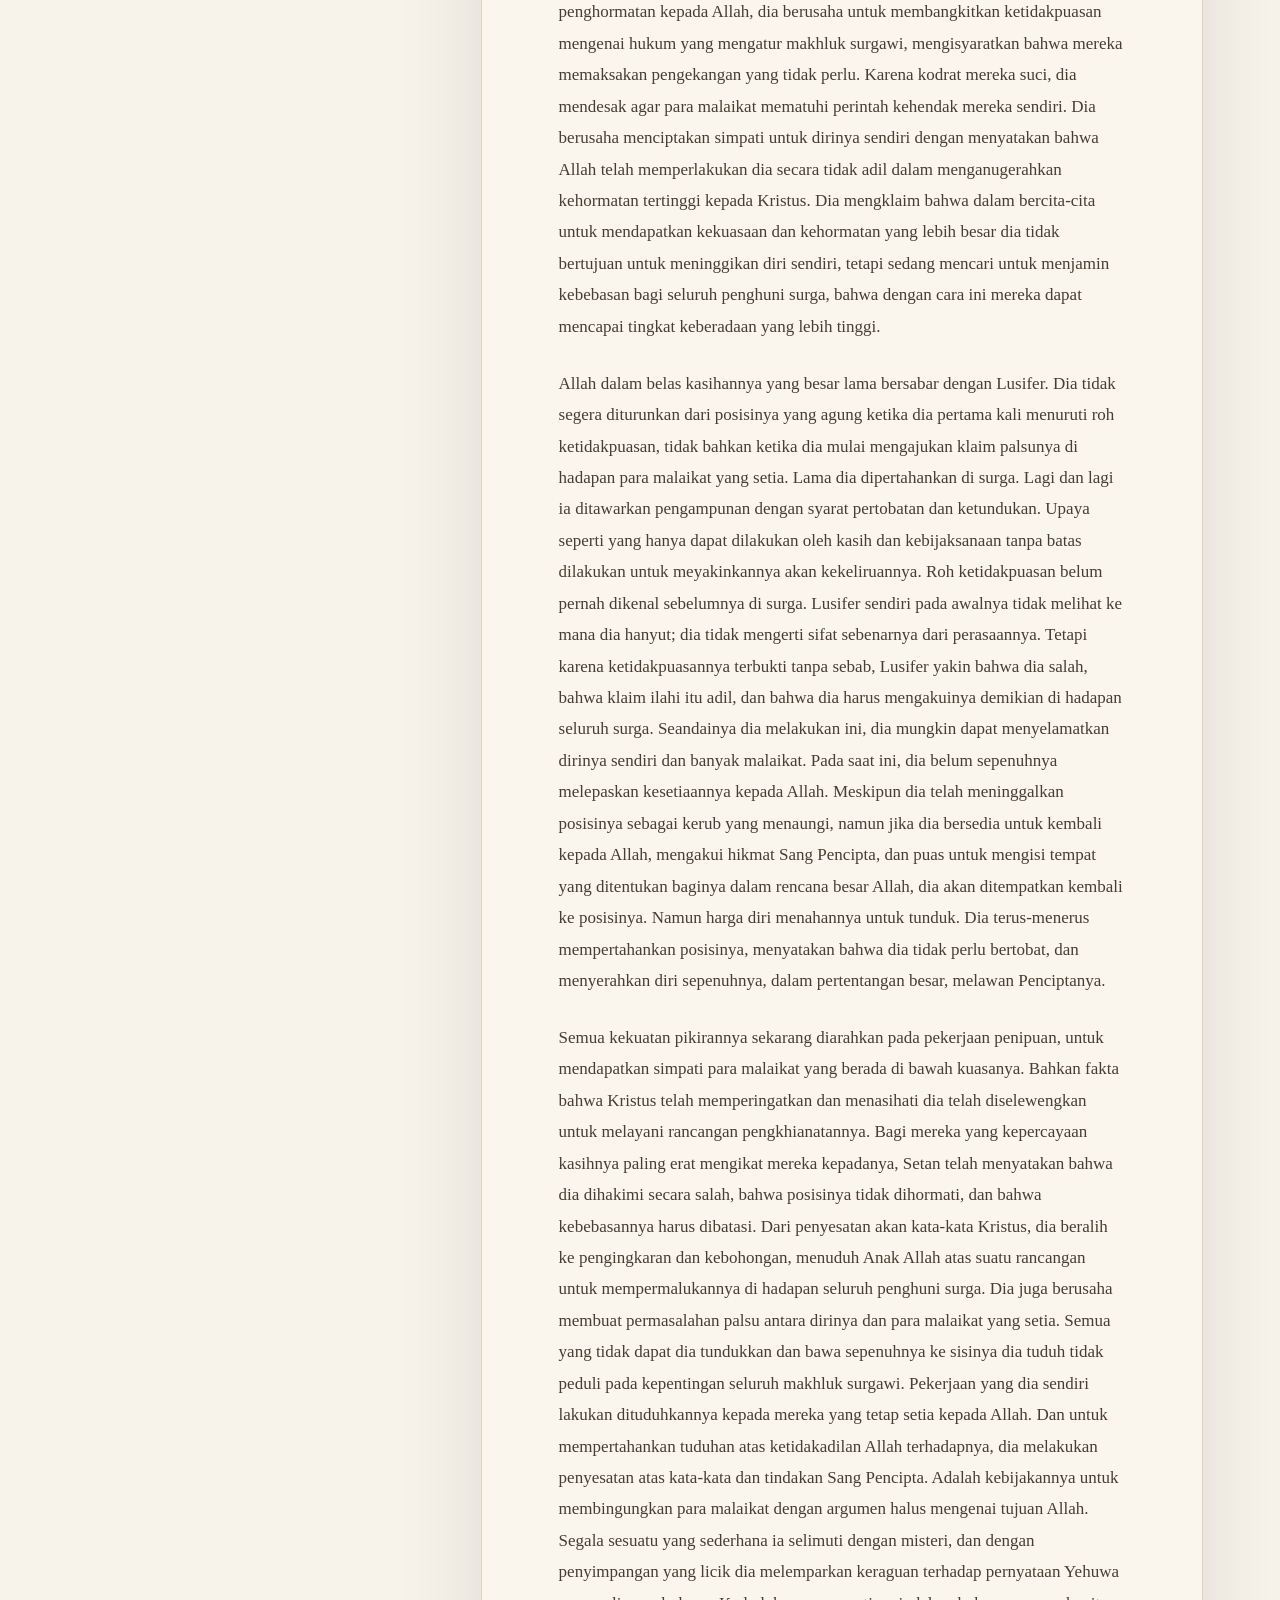
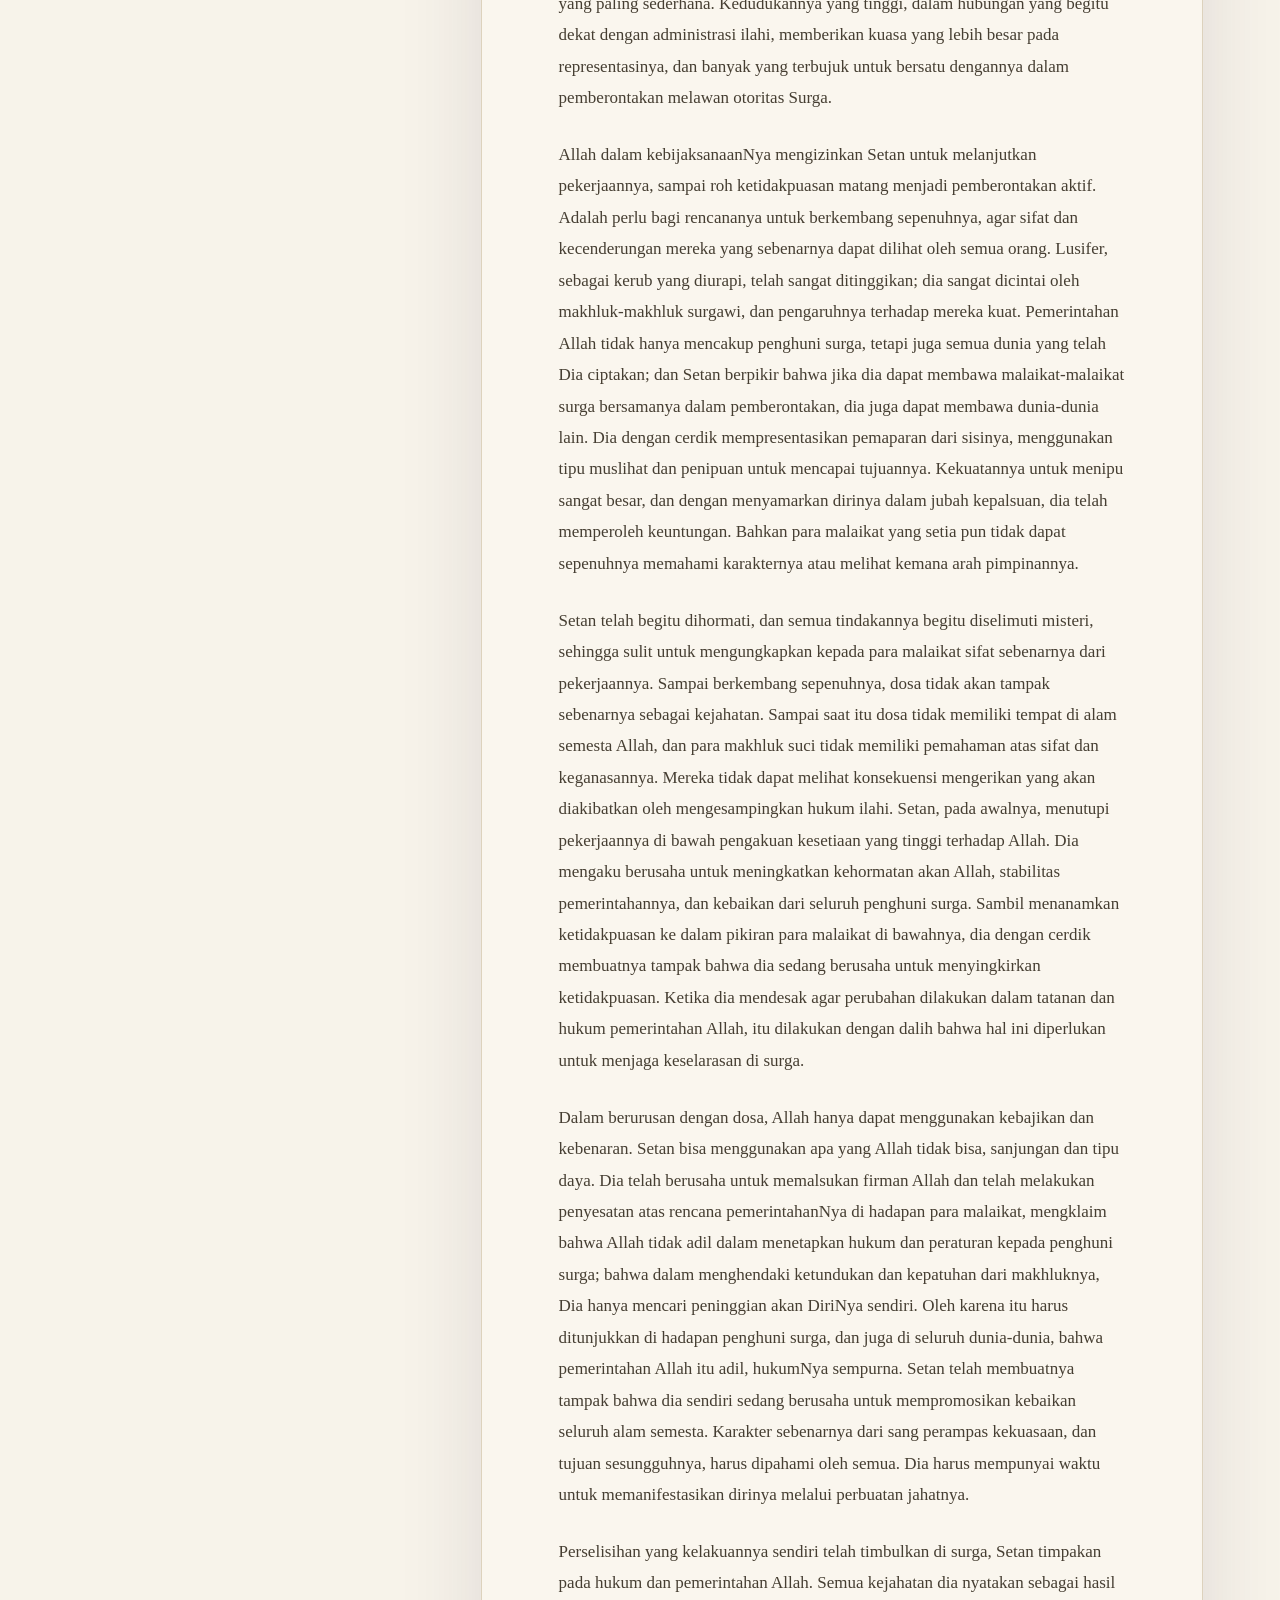
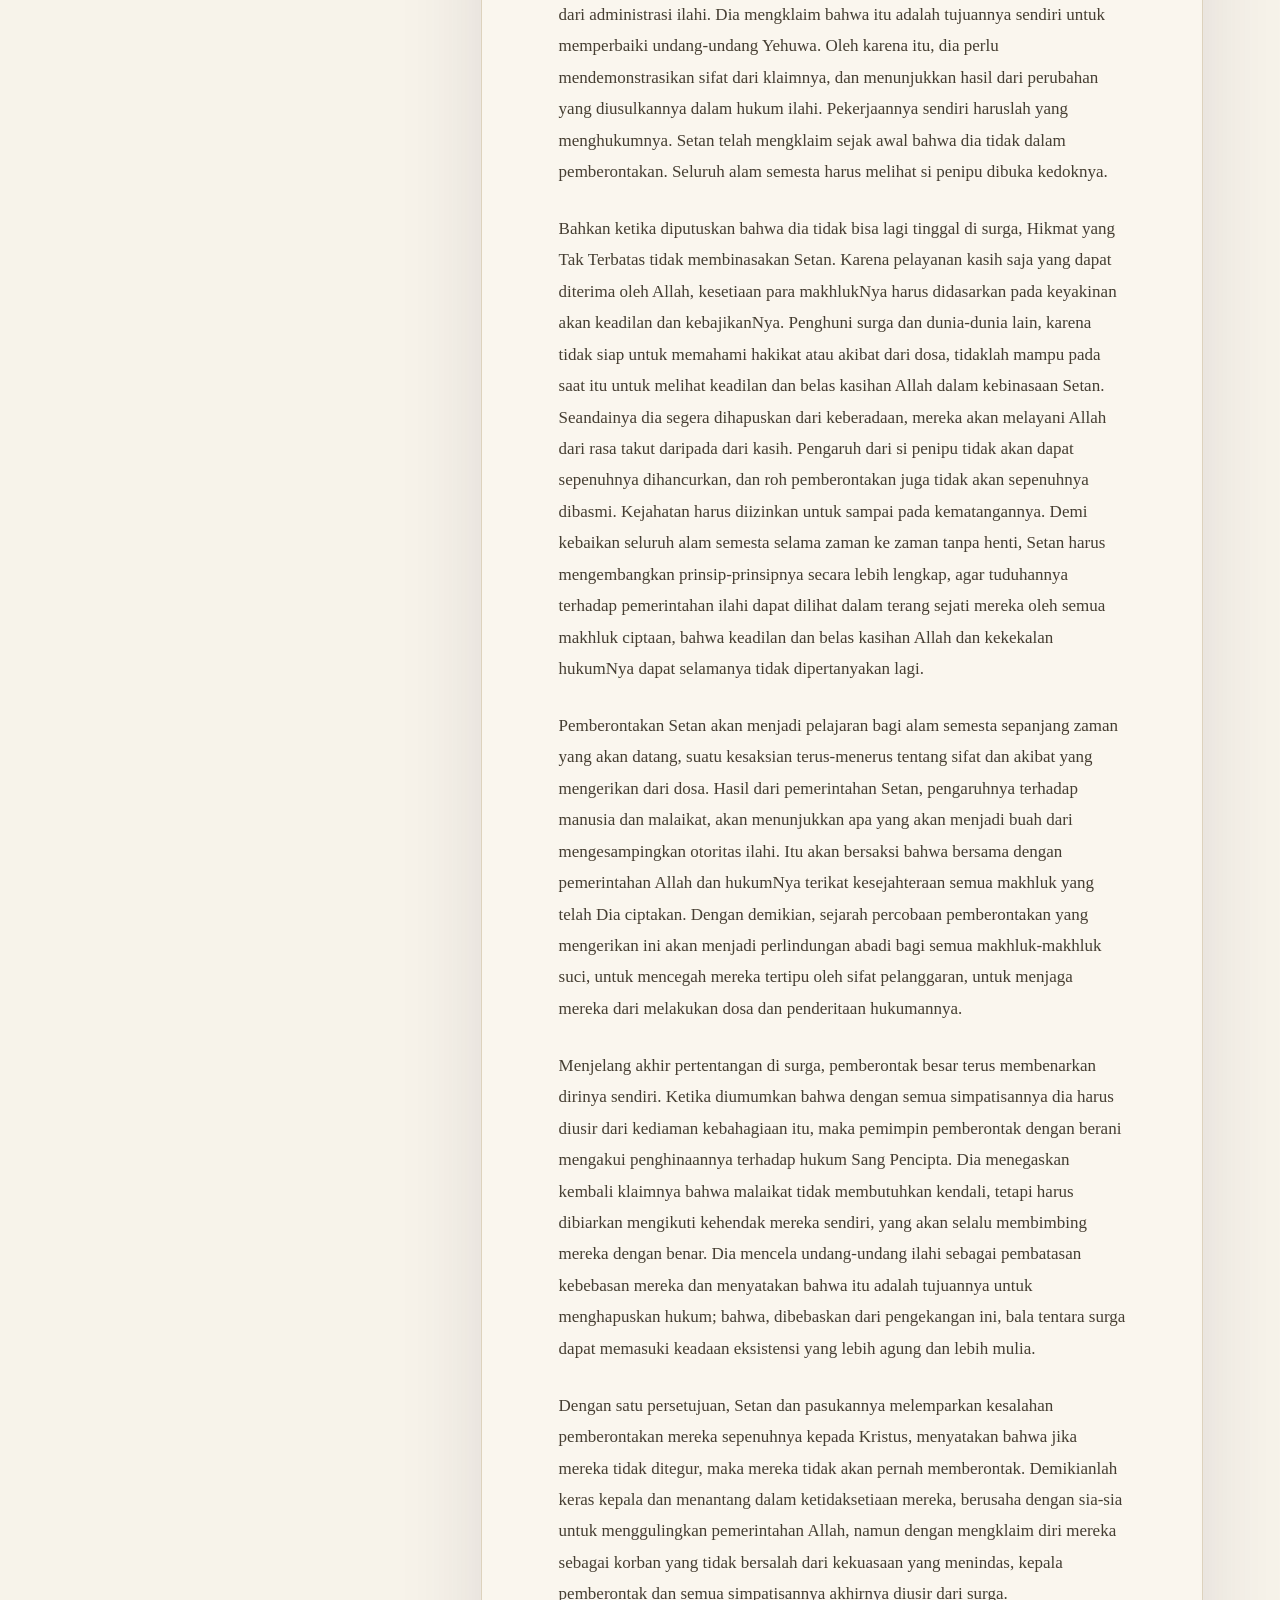
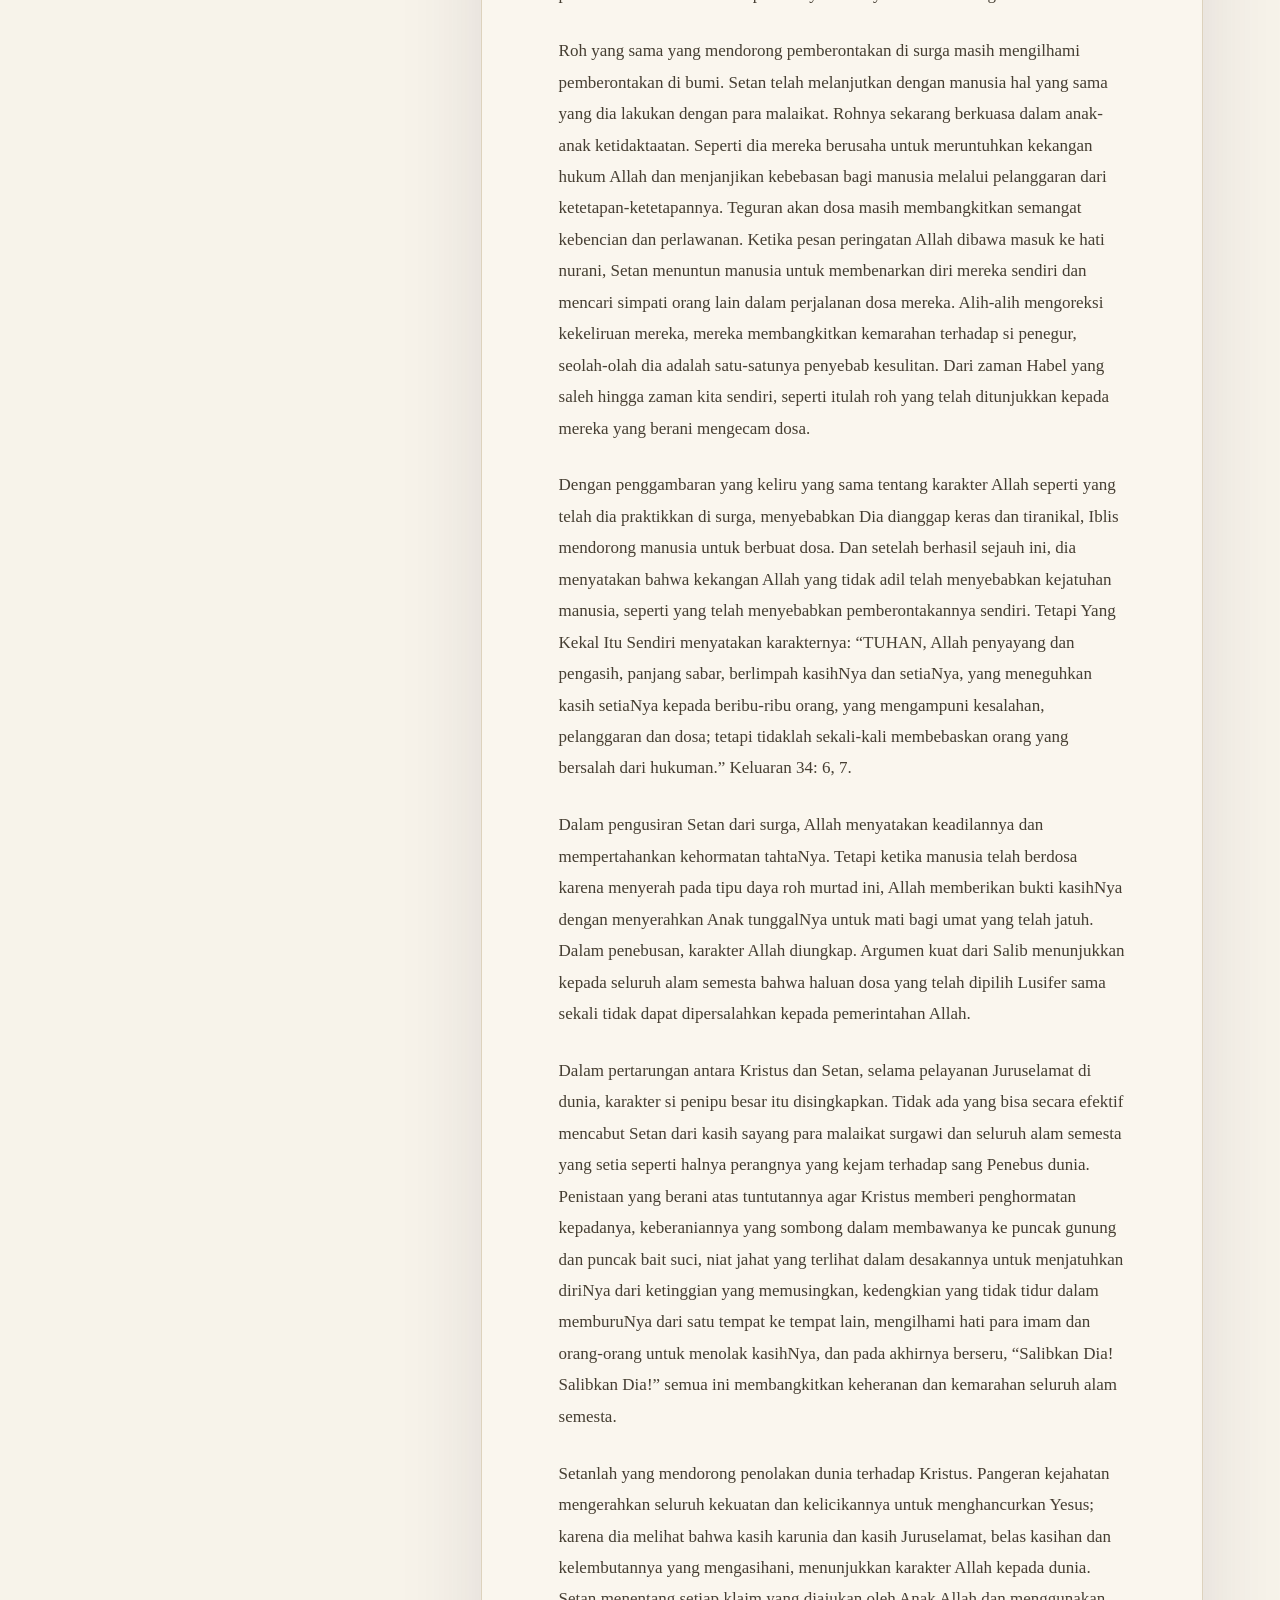
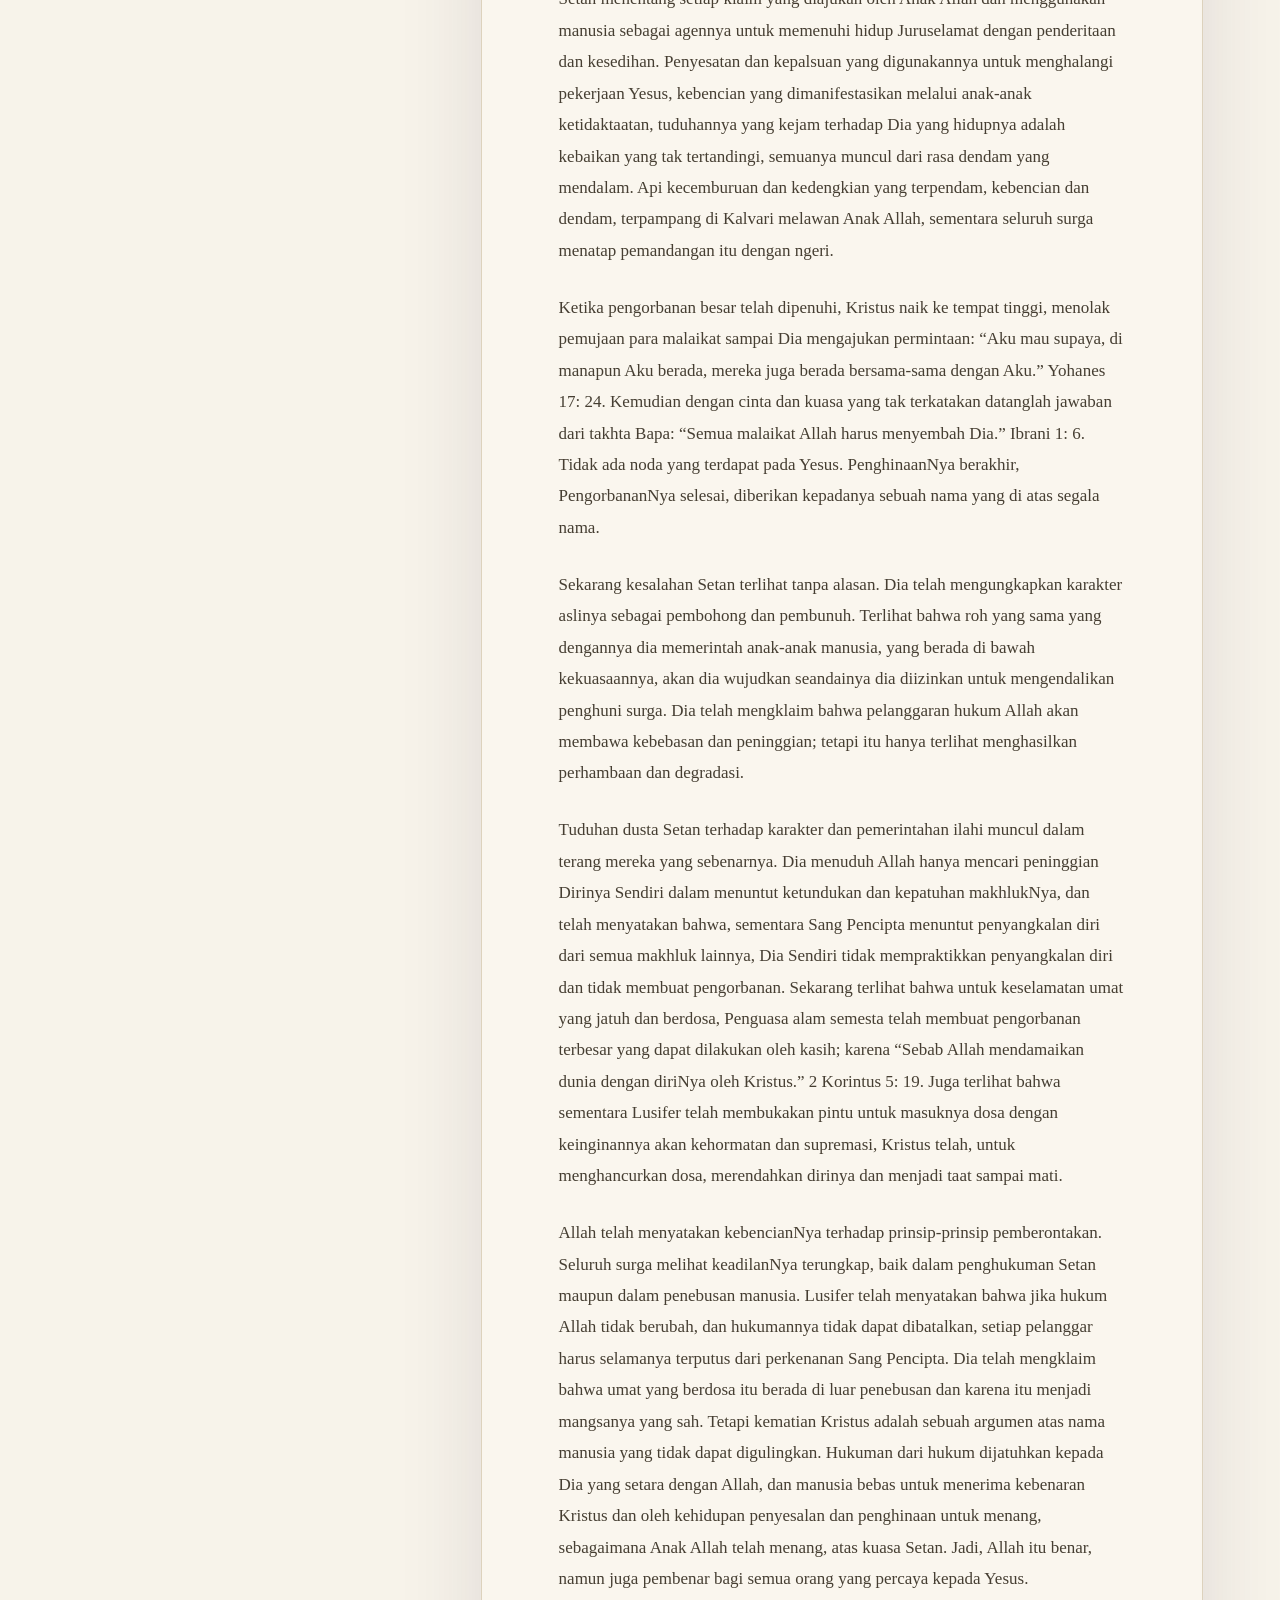
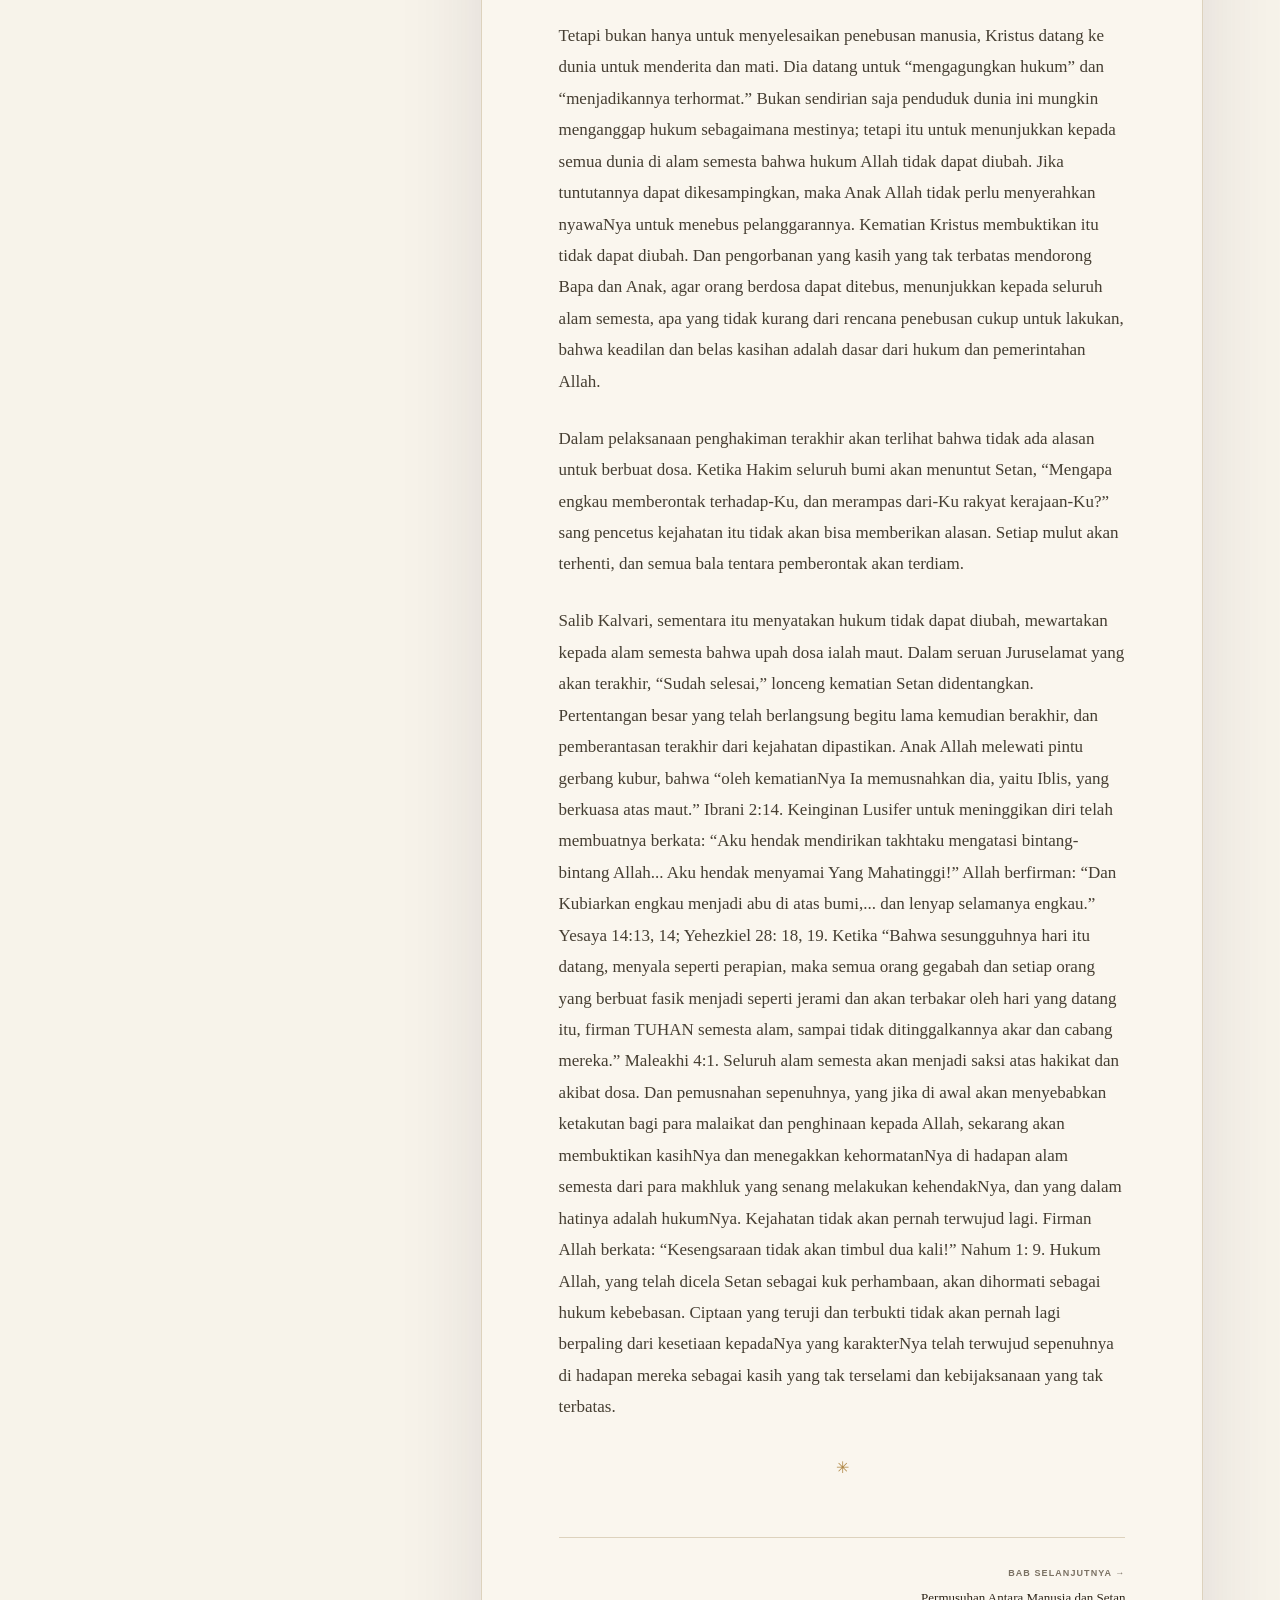
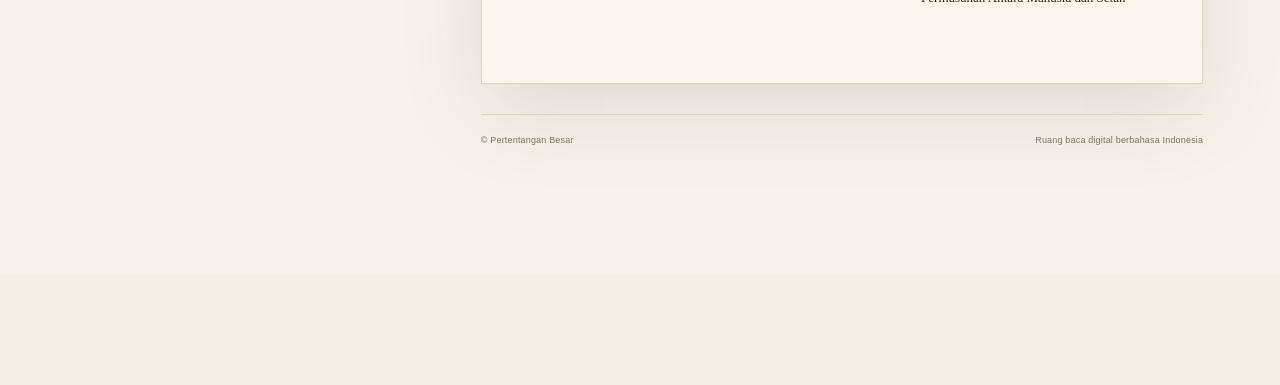
==== commit 4e5ba2e2: "Add multi-color quote highlights that support nested recolors. Users can mark favorite passages with" ====
--- a/index.html
+++ b/index.html
@@ -126,9 +126,16 @@
           <div class="mini-progress"><span id="chapterProgress"></span></div>
         </div>
         <ol class="chapter-list" id="chapterList"></ol>
+        <div class="favorites-panel" id="favoritesPanel" hidden>
+          <div class="favorites-heading">
+            <p class="eyebrow"><span></span>DISIMPAN</p>
+            <h3>Kutipan favorit</h3>
+          </div>
+          <div class="favorites-list" id="favoritesList"></div>
+        </div>
         <div class="contents-note">
           <span class="note-icon" aria-hidden="true">✳</span>
-          <p>Audio tersedia untuk semua 14 bab. Putar dari pemutar di bawah saat membaca.</p>
+          <p>Pilih teks untuk menandai kutipan — termasuk kata di dalam tanda yang sudah ada, dengan warna berbeda. Audio tersedia untuk semua 14 bab.</p>
         </div>
       </aside>
 
@@ -275,6 +282,12 @@
       </section>
     </div>
 
+    <div class="highlight-toolbar" id="highlightToolbar" hidden role="toolbar" aria-label="Tandai kutipan">
+      <span class="highlight-toolbar-label" id="highlightToolbarLabel">Tandai</span>
+      <div class="highlight-swatches" id="highlightSwatches"></div>
+      <button class="highlight-remove" id="highlightRemove" type="button" aria-label="Hapus atau batalkan tanda">Hapus</button>
+    </div>
+
     <div class="toast" id="toast" role="status" aria-live="polite"></div>
     <script src="book-data.js"></script>
     <script src="app.js"></script>
--- a/styles.css
+++ b/styles.css
@@ -1015,6 +1015,217 @@
   scroll-margin-top: 110px;
 }
 
+/* Quote highlights */
+.highlight-toolbar {
+  position: fixed;
+  z-index: 40;
+  display: flex;
+  align-items: center;
+  gap: 8px;
+  padding: 7px 10px;
+  border: 1px solid color-mix(in srgb, var(--line) 90%, transparent);
+  border-radius: 999px;
+  background: color-mix(in srgb, var(--surface, var(--paper)) 94%, transparent);
+  box-shadow: 0 10px 32px rgba(40, 36, 28, .16);
+  backdrop-filter: blur(14px);
+  -webkit-backdrop-filter: blur(14px);
+  transform: translate(-50%, -100%);
+  pointer-events: auto;
+}
+.highlight-toolbar[hidden] { display: none; }
+.highlight-toolbar-label {
+  padding: 0 4px 0 2px;
+  color: var(--muted);
+  font-size: 10px;
+  font-weight: 700;
+  letter-spacing: .08em;
+  text-transform: uppercase;
+}
+.highlight-swatches {
+  display: flex;
+  align-items: center;
+  gap: 6px;
+}
+.highlight-swatch {
+  width: 22px;
+  height: 22px;
+  padding: 0;
+  border: 2px solid color-mix(in srgb, #fff 70%, transparent);
+  border-radius: 50%;
+  box-shadow: inset 0 0 0 1px rgba(0, 0, 0, .08);
+  cursor: pointer;
+  transition: transform .15s ease, box-shadow .15s ease;
+}
+.highlight-swatch:hover,
+.highlight-swatch:focus-visible {
+  transform: scale(1.12);
+  outline: none;
+}
+.highlight-swatch[aria-pressed="true"] {
+  box-shadow: 0 0 0 2px var(--ink), inset 0 0 0 1px rgba(0, 0, 0, .08);
+}
+.highlight-swatch[data-color="amber"] { background: #efd07a; }
+.highlight-swatch[data-color="sage"] { background: #9fc49a; }
+.highlight-swatch[data-color="rose"] { background: #e8a9a3; }
+.highlight-swatch[data-color="sky"] { background: #95bbd8; }
+.highlight-swatch[data-color="lilac"] { background: #c3b0db; }
+.highlight-swatch-off {
+  position: relative;
+  background:
+    linear-gradient(to top right, transparent calc(50% - 1px), #a39a8c 50%, transparent calc(50% + 1px)),
+    color-mix(in srgb, var(--paper) 70%, #d7d0c4);
+}
+.highlight-swatch-off::after {
+  position: absolute;
+  inset: 4px;
+  border: 1.5px solid color-mix(in srgb, var(--muted) 70%, transparent);
+  border-radius: 50%;
+  content: "";
+}
+.highlight-remove {
+  margin-left: 2px;
+  padding: 5px 9px;
+  border: 0;
+  border-left: 1px solid var(--line);
+  border-radius: 0 999px 999px 0;
+  background: transparent;
+  color: var(--muted);
+  font-size: 11px;
+  font-weight: 600;
+  cursor: pointer;
+}
+.highlight-remove:hover { color: var(--ink); }
+.highlight-remove[hidden] { display: none; }
+
+.chapter-copy .quote-hl,
+.chapter-copy mark.quote-hl {
+  border-radius: 2px;
+  color: inherit;
+  box-decoration-break: clone;
+  -webkit-box-decoration-break: clone;
+  cursor: pointer;
+}
+.chapter-copy .quote-hl-amber,
+.chapter-copy mark.quote-hl-amber {
+  background: color-mix(in srgb, #efd07a 58%, transparent);
+  box-shadow: inset 0 -.08em 0 color-mix(in srgb, #c9a245 55%, transparent);
+}
+.chapter-copy .quote-hl-sage,
+.chapter-copy mark.quote-hl-sage {
+  background: color-mix(in srgb, #9fc49a 55%, transparent);
+  box-shadow: inset 0 -.08em 0 color-mix(in srgb, #6f9a69 50%, transparent);
+}
+.chapter-copy .quote-hl-rose,
+.chapter-copy mark.quote-hl-rose {
+  background: color-mix(in srgb, #e8a9a3 55%, transparent);
+  box-shadow: inset 0 -.08em 0 color-mix(in srgb, #c47a73 50%, transparent);
+}
+.chapter-copy .quote-hl-sky,
+.chapter-copy mark.quote-hl-sky {
+  background: color-mix(in srgb, #95bbd8 55%, transparent);
+  box-shadow: inset 0 -.08em 0 color-mix(in srgb, #6a93b3 50%, transparent);
+}
+.chapter-copy .quote-hl-lilac,
+.chapter-copy mark.quote-hl-lilac {
+  background: color-mix(in srgb, #c3b0db 55%, transparent);
+  box-shadow: inset 0 -.08em 0 color-mix(in srgb, #957cb8 50%, transparent);
+}
+.sync-word.is-speaking.quote-hl {
+  background: color-mix(in srgb, var(--gold) 48%, transparent);
+}
+
+.favorites-panel {
+  margin-top: 22px;
+  padding-top: 18px;
+  border-top: 1px solid var(--line);
+}
+.favorites-panel[hidden] { display: none; }
+.favorites-heading h3 {
+  margin: 0 0 12px;
+  color: var(--ink);
+  font: 500 18px var(--serif);
+  letter-spacing: -.02em;
+}
+.favorites-list {
+  display: flex;
+  flex-direction: column;
+  gap: 8px;
+  max-height: 220px;
+  overflow: auto;
+  padding-right: 4px;
+}
+.favorite-item {
+  display: grid;
+  grid-template-columns: minmax(0, 1fr) auto;
+  gap: 4px;
+  align-items: start;
+  width: 100%;
+  padding: 4px 2px 4px 0;
+  border-radius: 4px;
+  color: var(--ink);
+}
+.favorite-item-main {
+  display: grid;
+  grid-template-columns: 4px 1fr;
+  gap: 10px;
+  width: 100%;
+  padding: 4px 4px 4px 0;
+  border: 0;
+  border-radius: 4px;
+  background: transparent;
+  text-align: left;
+  cursor: pointer;
+  color: inherit;
+}
+.favorite-item:hover,
+.favorite-item:focus-within { background: color-mix(in srgb, var(--paper-deep) 70%, transparent); }
+.favorite-remove {
+  width: 28px;
+  height: 28px;
+  margin-top: 1px;
+  padding: 0;
+  border: 0;
+  border-radius: 50%;
+  background: transparent;
+  color: var(--muted);
+  font-size: 16px;
+  line-height: 1;
+  cursor: pointer;
+}
+.favorite-remove:hover {
+  background: color-mix(in srgb, var(--ink) 8%, transparent);
+  color: var(--ink);
+}
+.favorite-swatch {
+  border-radius: 2px;
+  background: var(--hl, #efd07a);
+}
+.favorite-item[data-color="amber"] { --hl: #efd07a; }
+.favorite-item[data-color="sage"] { --hl: #9fc49a; }
+.favorite-item[data-color="rose"] { --hl: #e8a9a3; }
+.favorite-item[data-color="sky"] { --hl: #95bbd8; }
+.favorite-item[data-color="lilac"] { --hl: #c3b0db; }
+.favorite-quote {
+  display: -webkit-box;
+  overflow: hidden;
+  color: color-mix(in srgb, var(--ink) 88%, transparent);
+  font: italic 12px/1.45 Georgia, "Times New Roman", serif;
+  -webkit-line-clamp: 3;
+  -webkit-box-orient: vertical;
+}
+.favorite-meta {
+  display: block;
+  margin-top: 5px;
+  color: var(--muted);
+  font: 700 9px/1.2 var(--sans);
+  letter-spacing: .08em;
+  text-transform: uppercase;
+}
+
+body[data-style="merapi"] .highlight-toolbar {
+  background: color-mix(in srgb, var(--paper-deep) 94%, transparent);
+  box-shadow: 0 12px 36px rgba(0, 0, 0, .35);
+}
 
 /* Premium line icons */
 .icon-sprite {
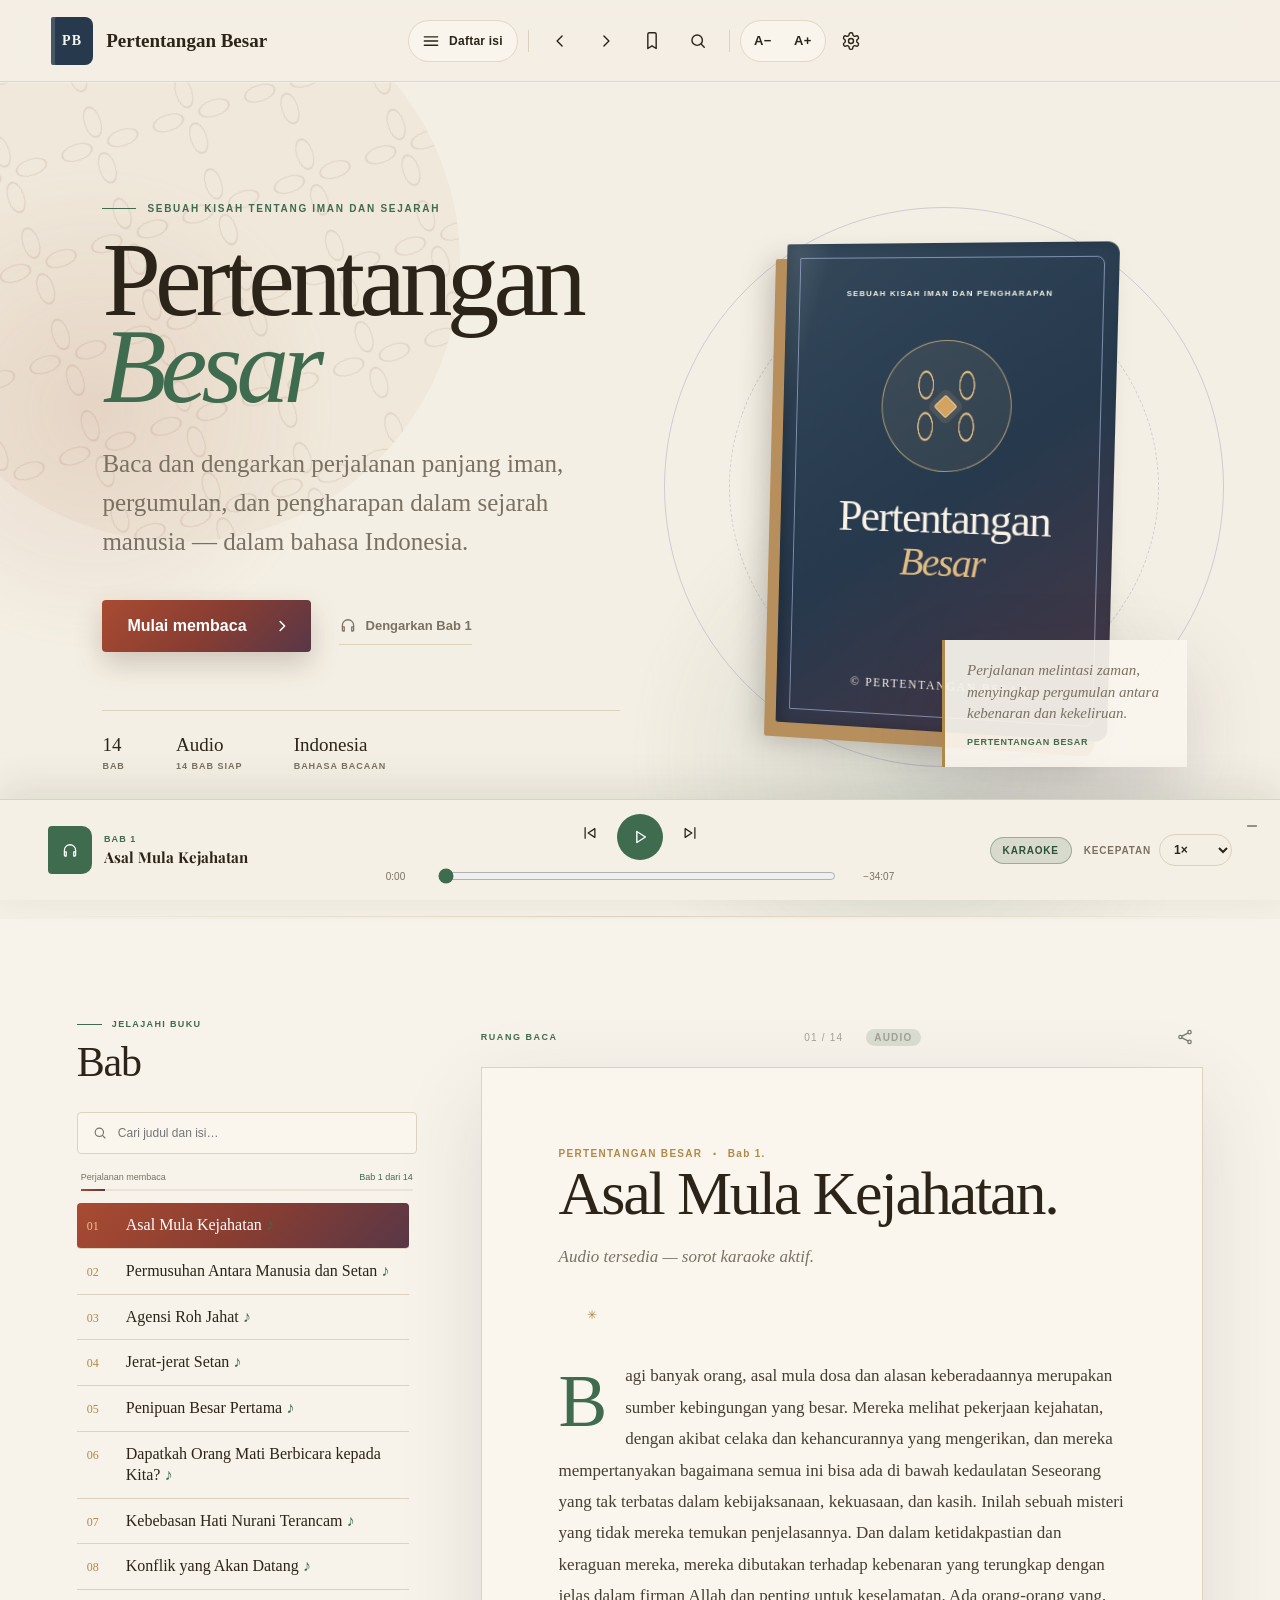
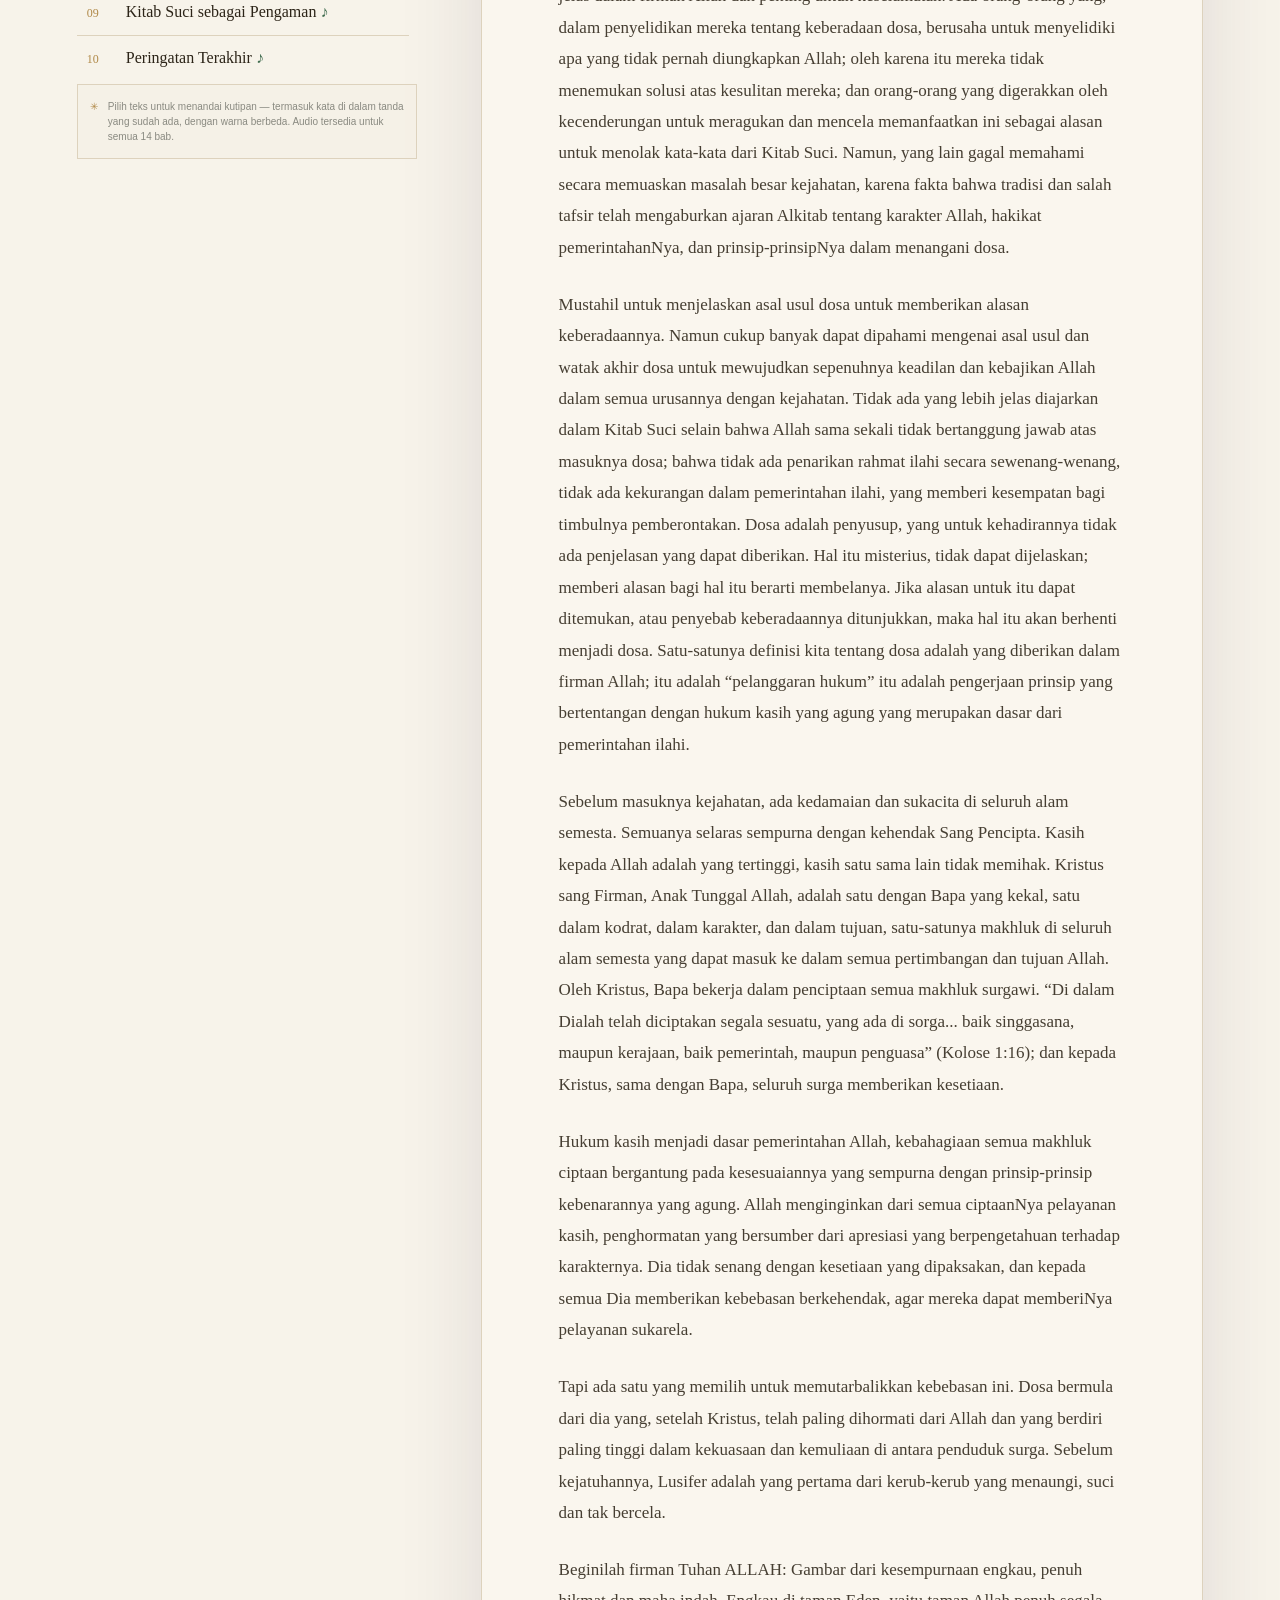
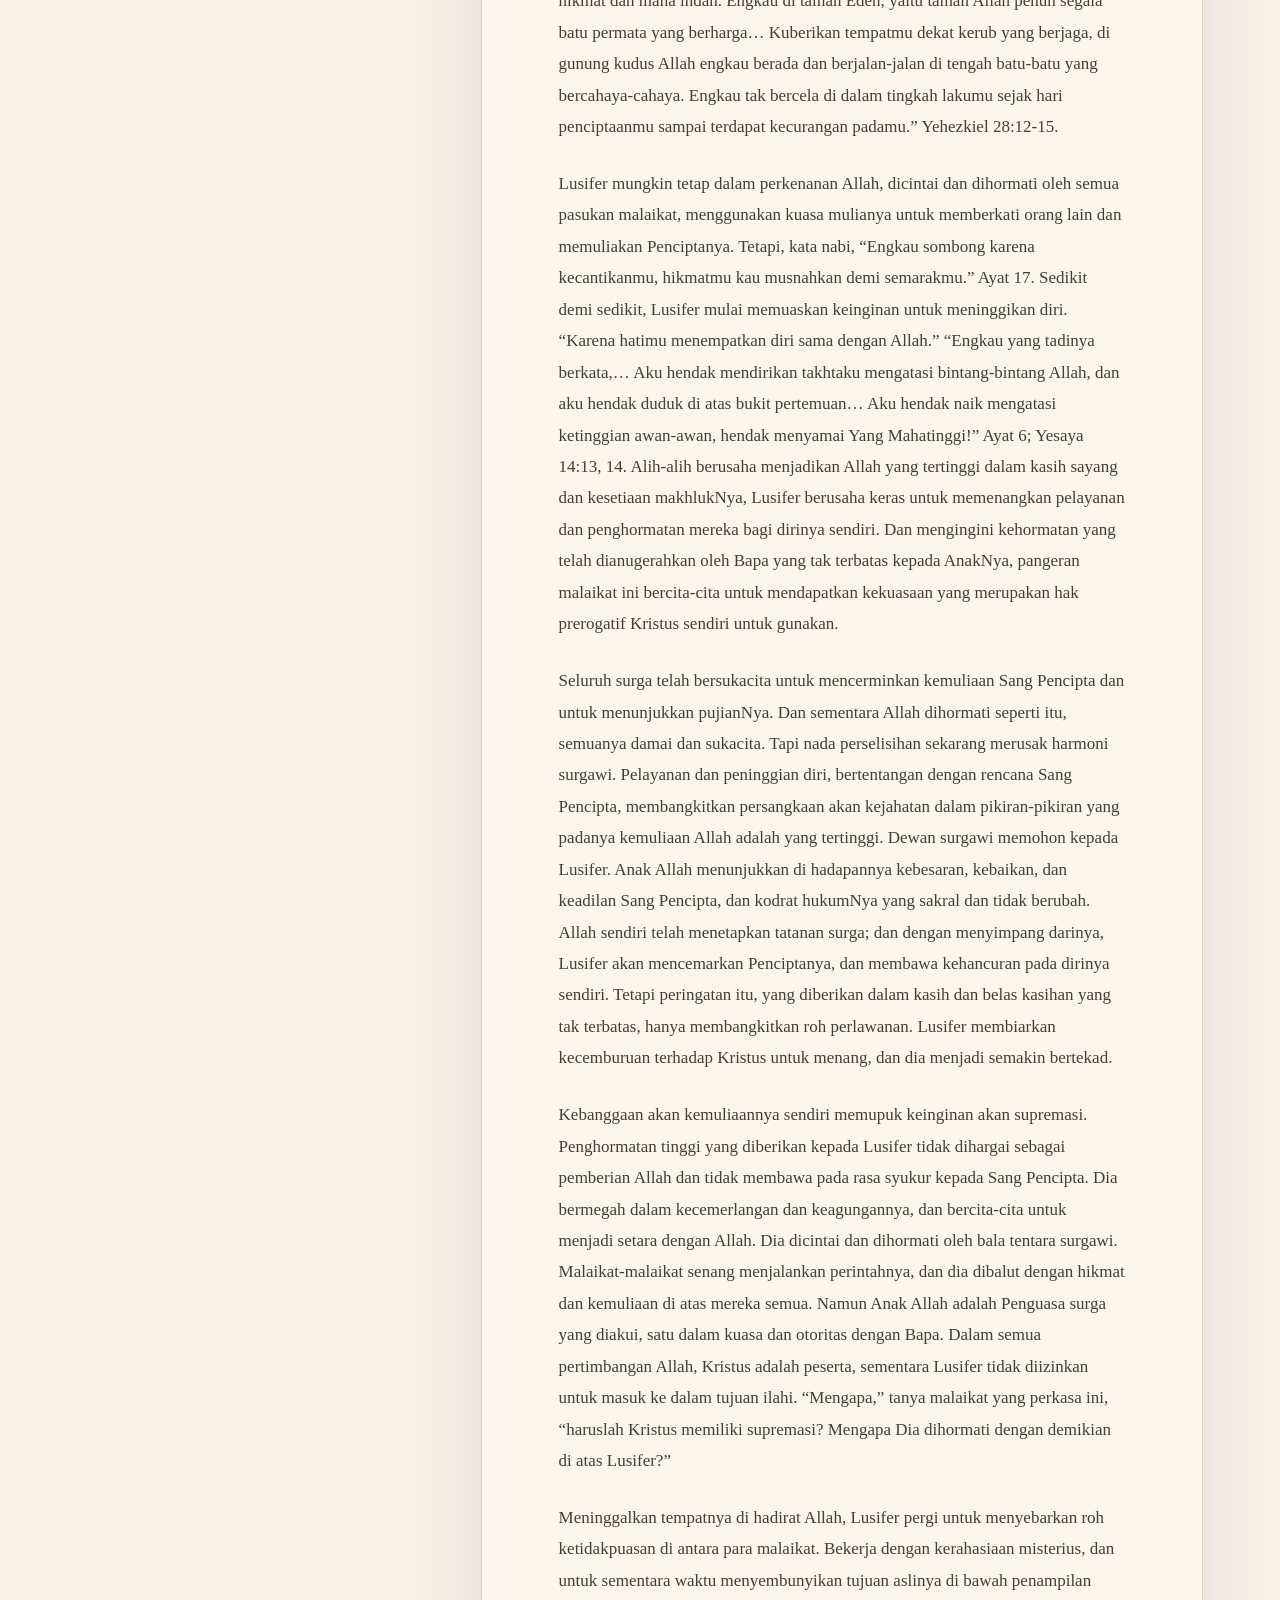
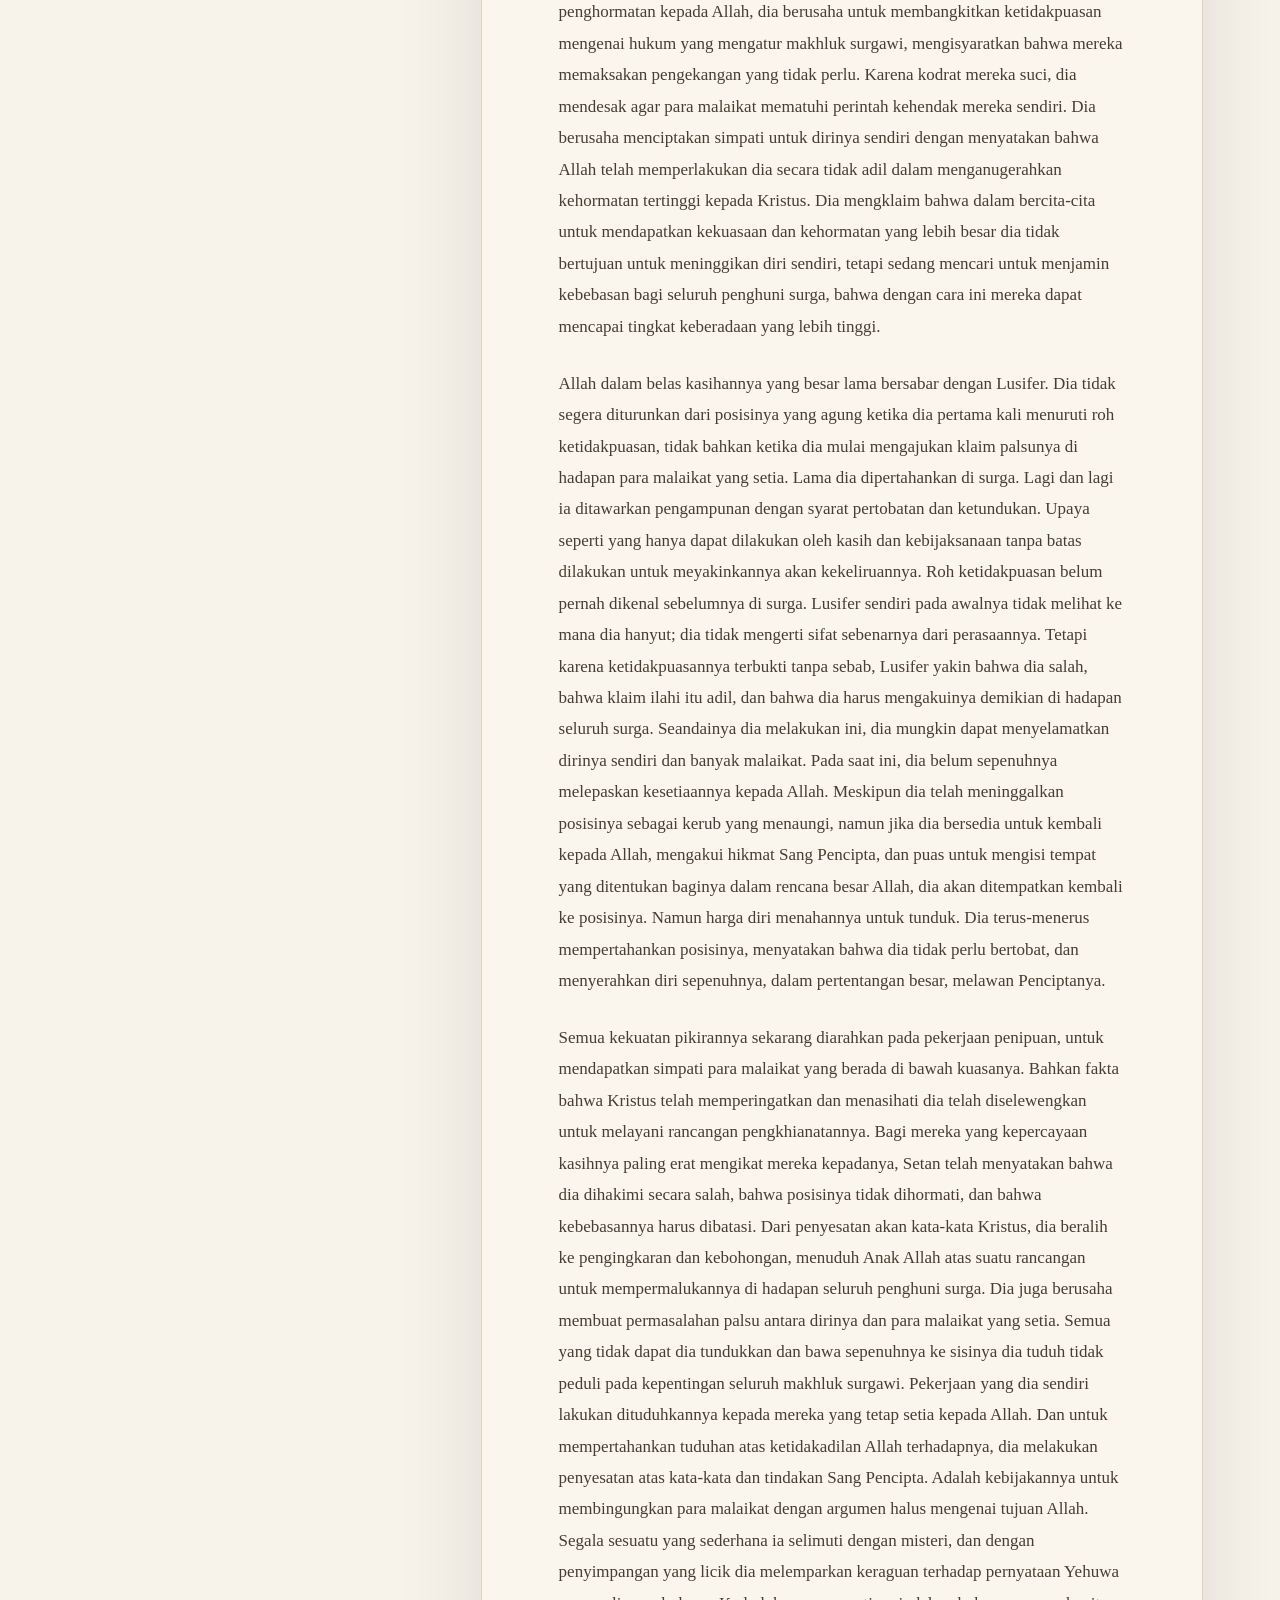
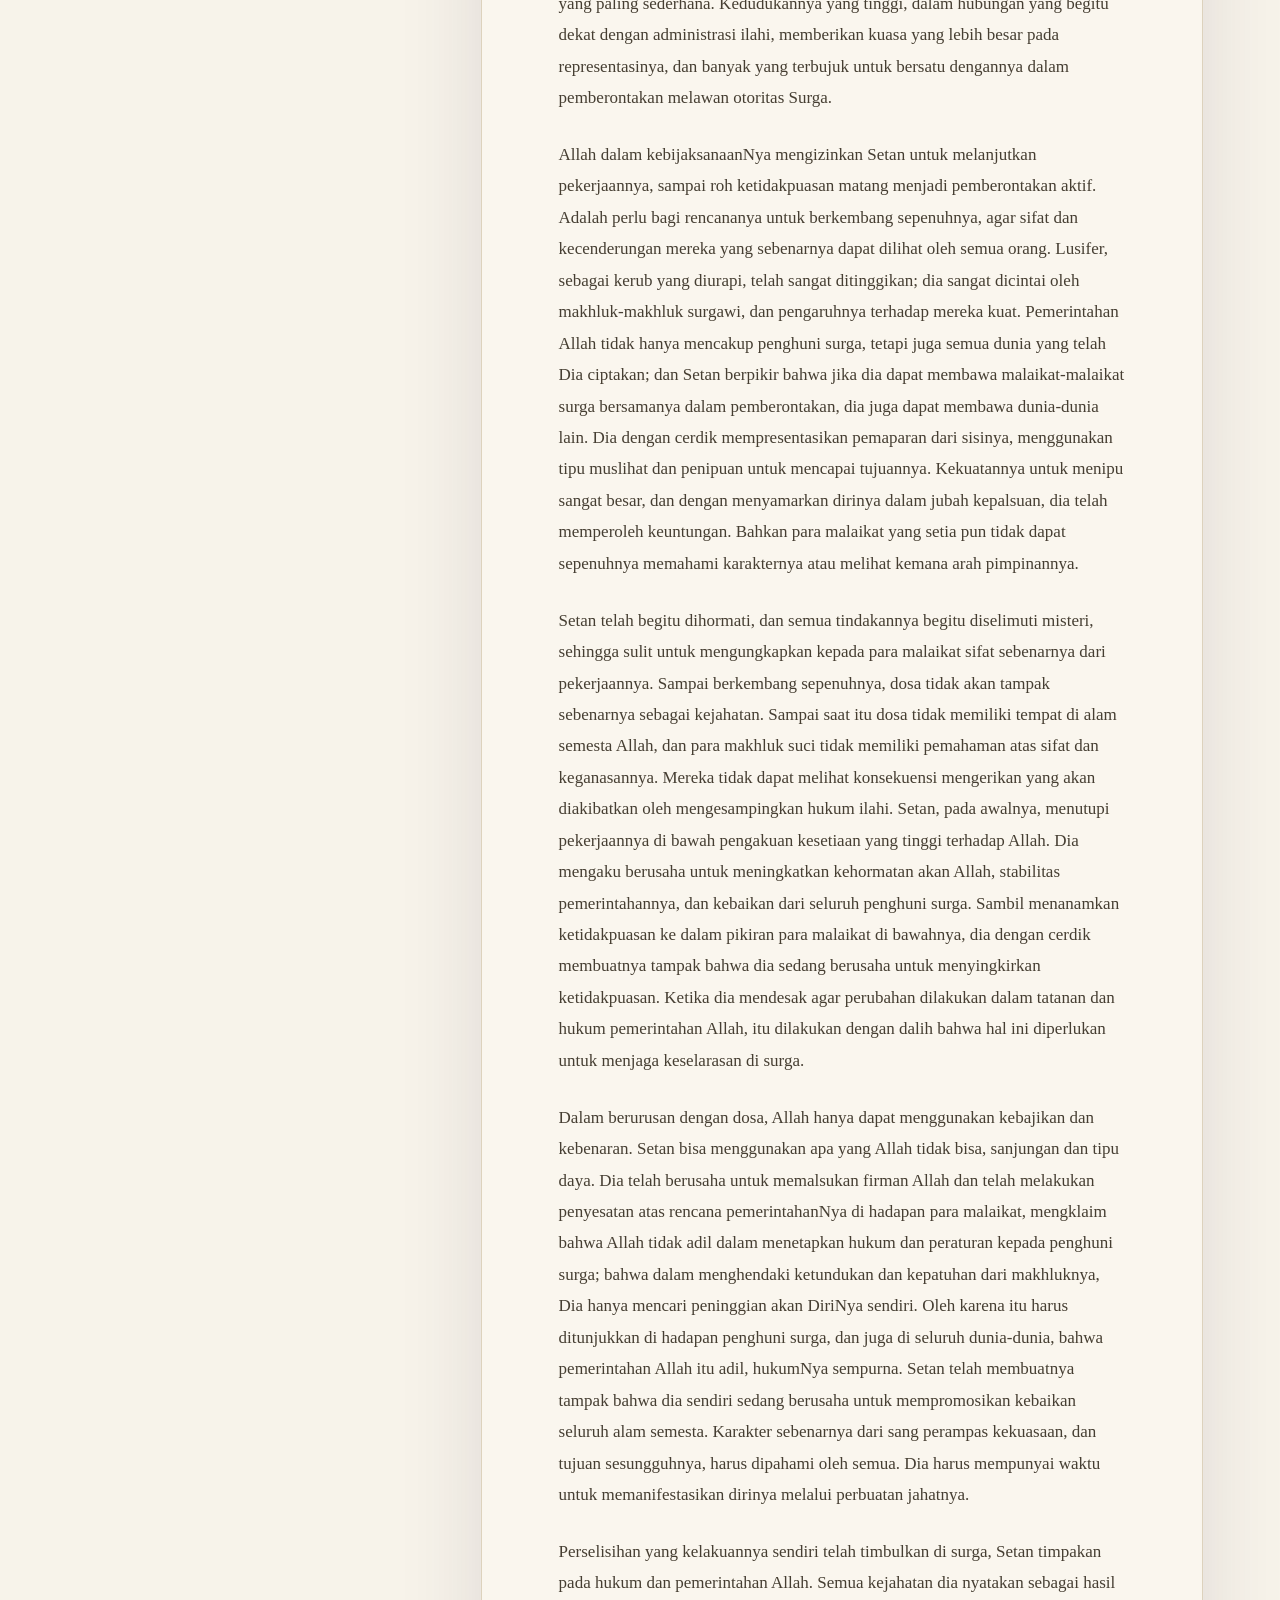
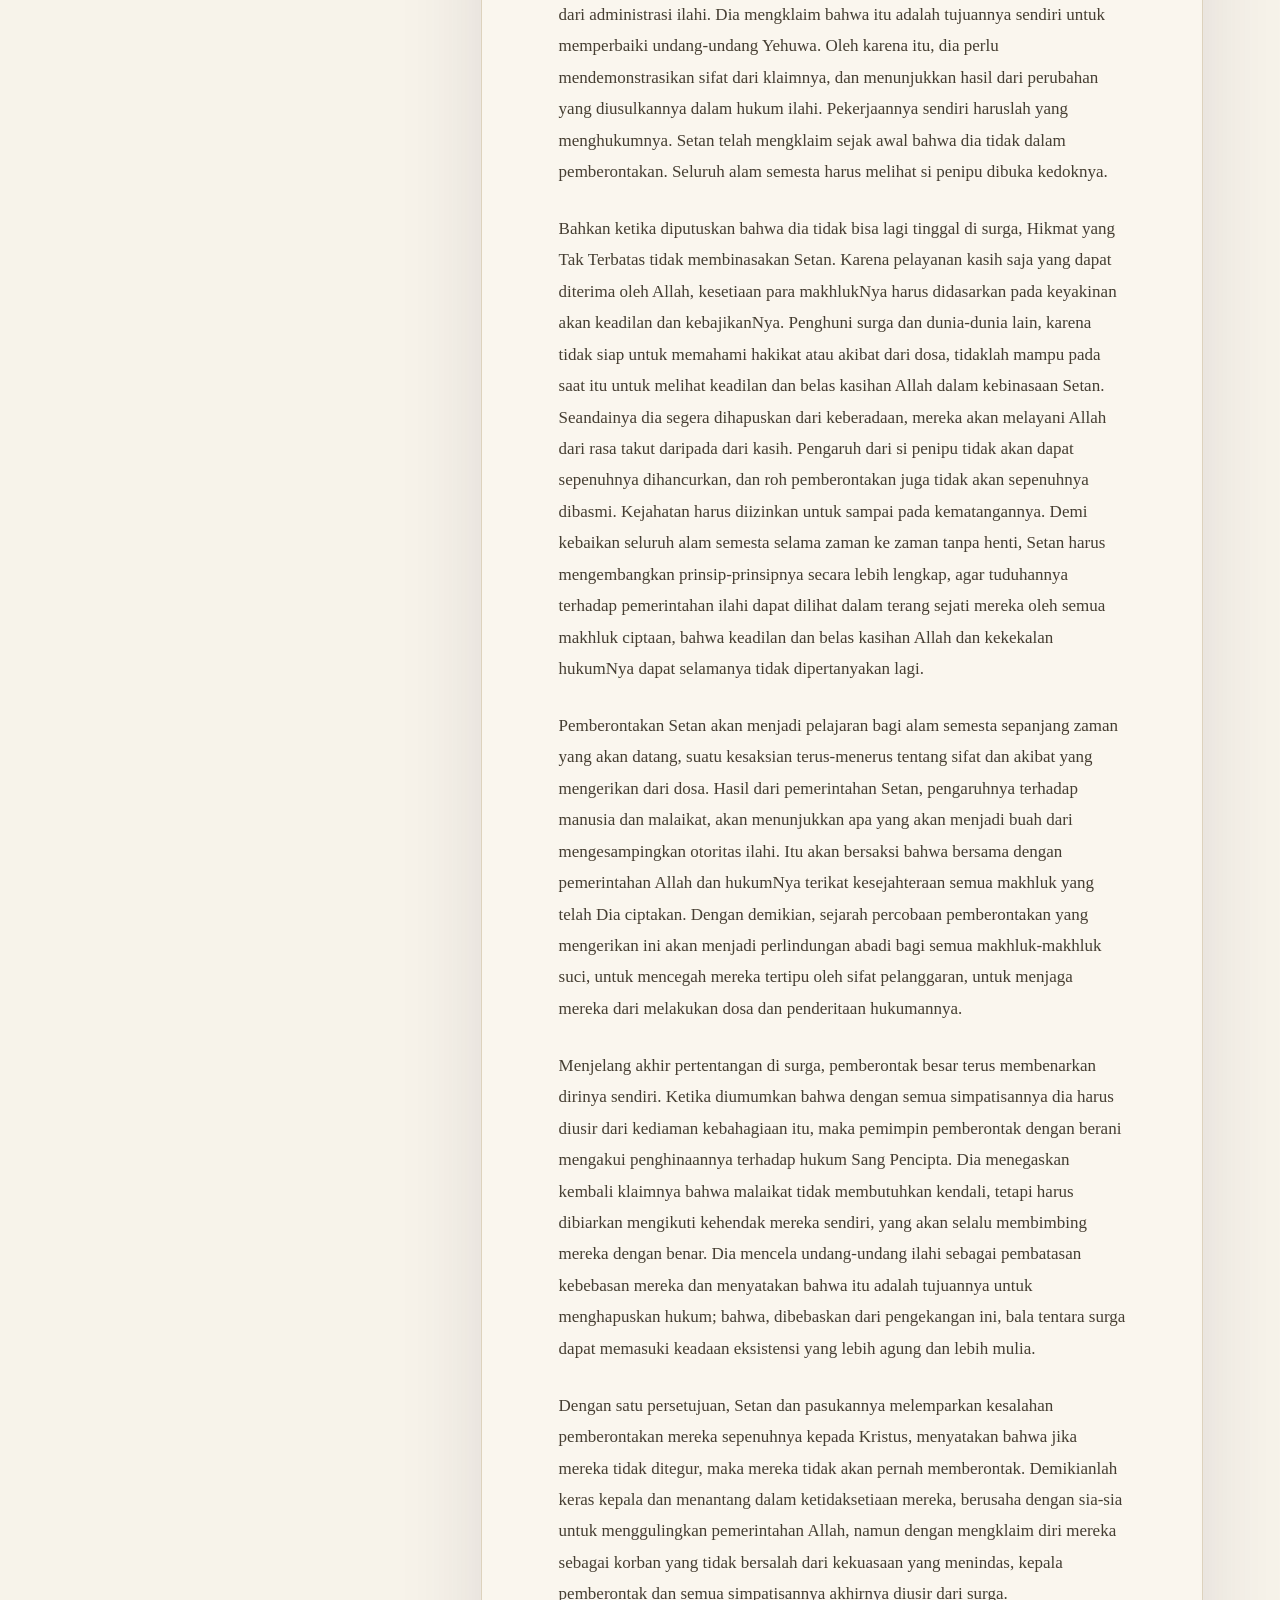
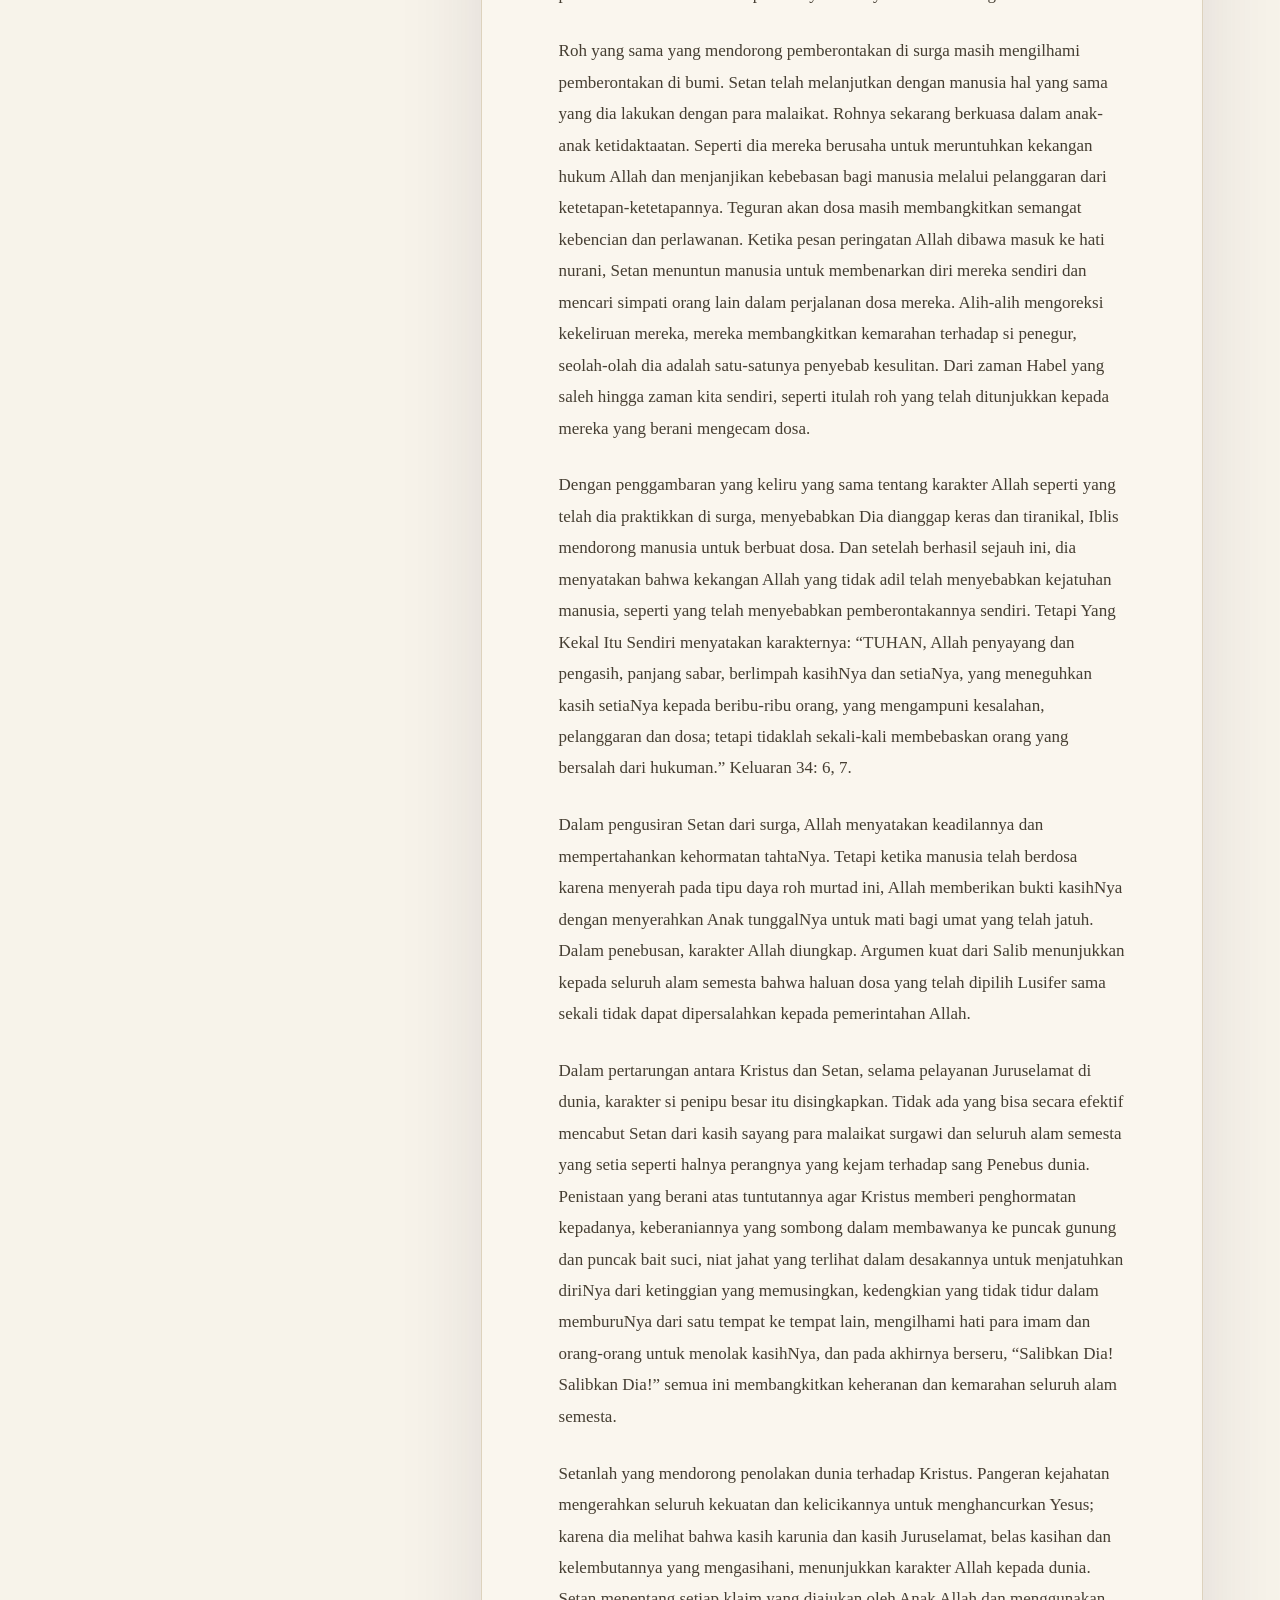
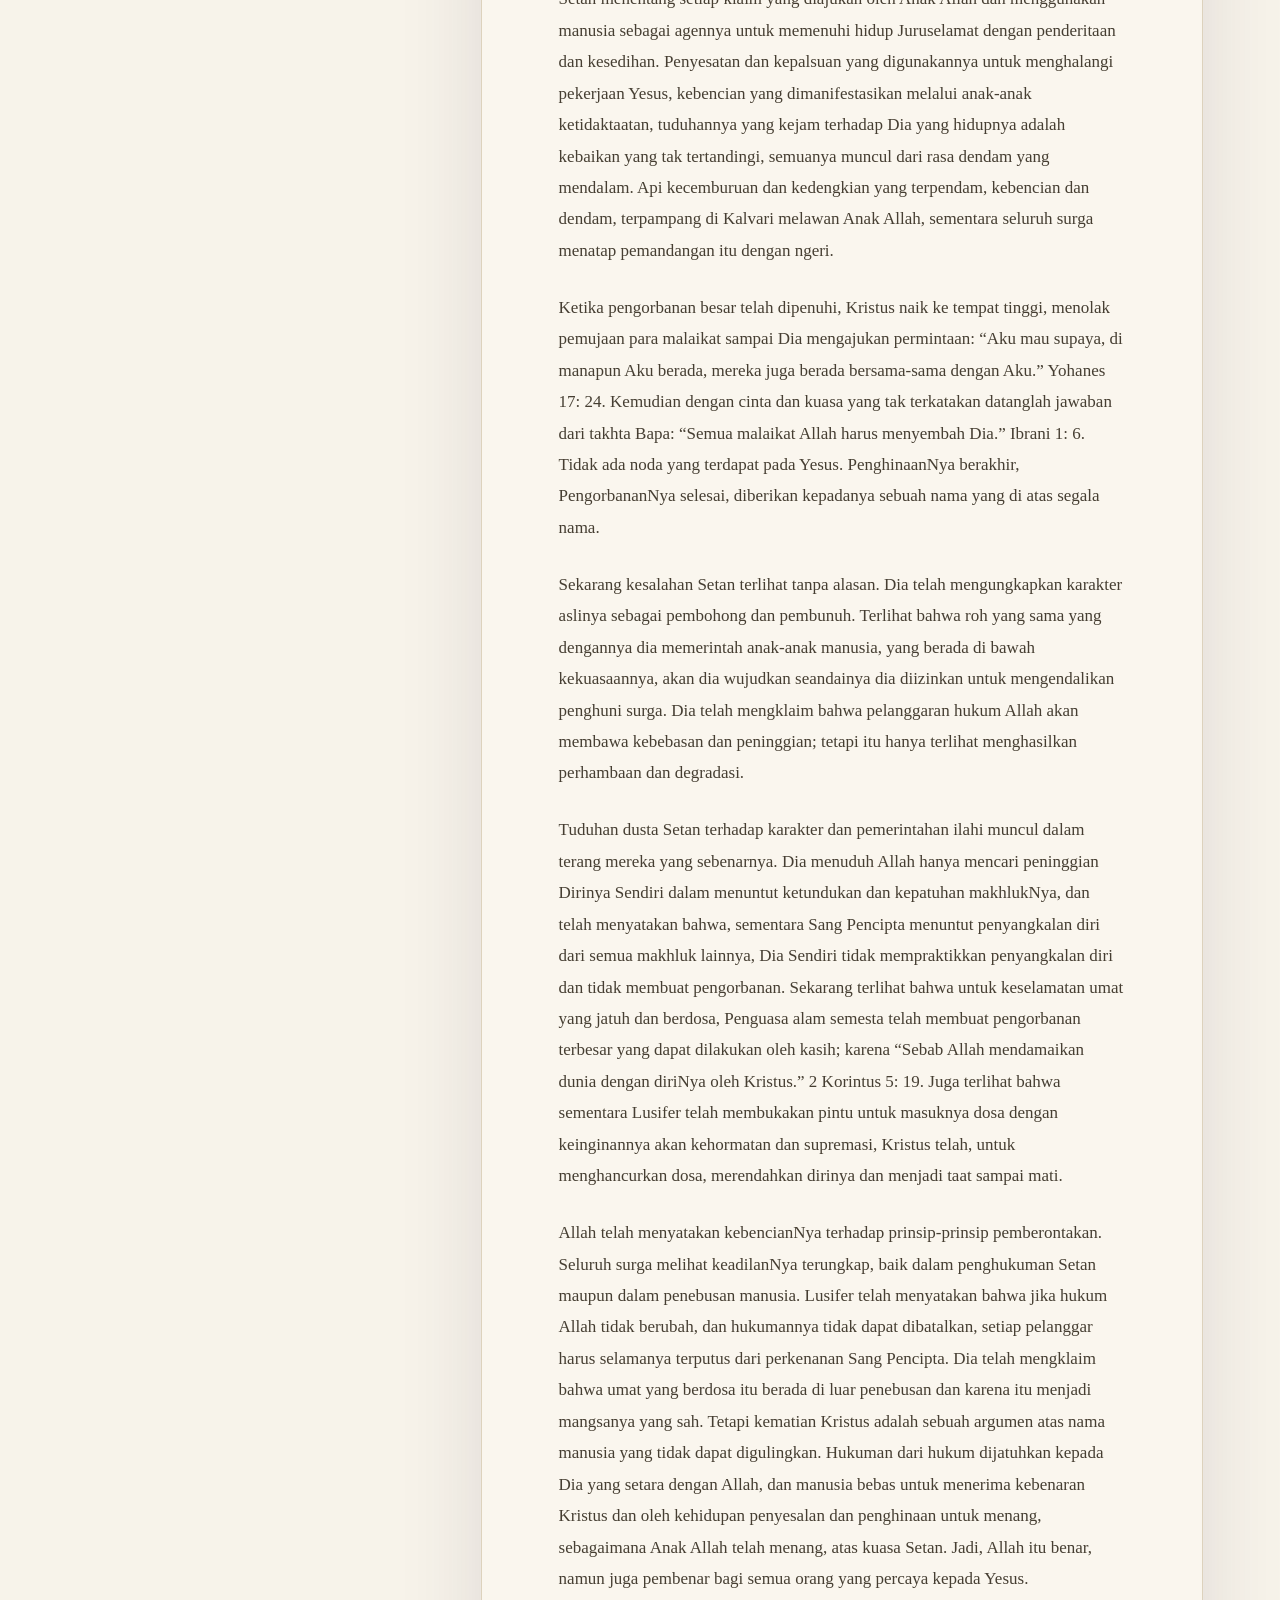
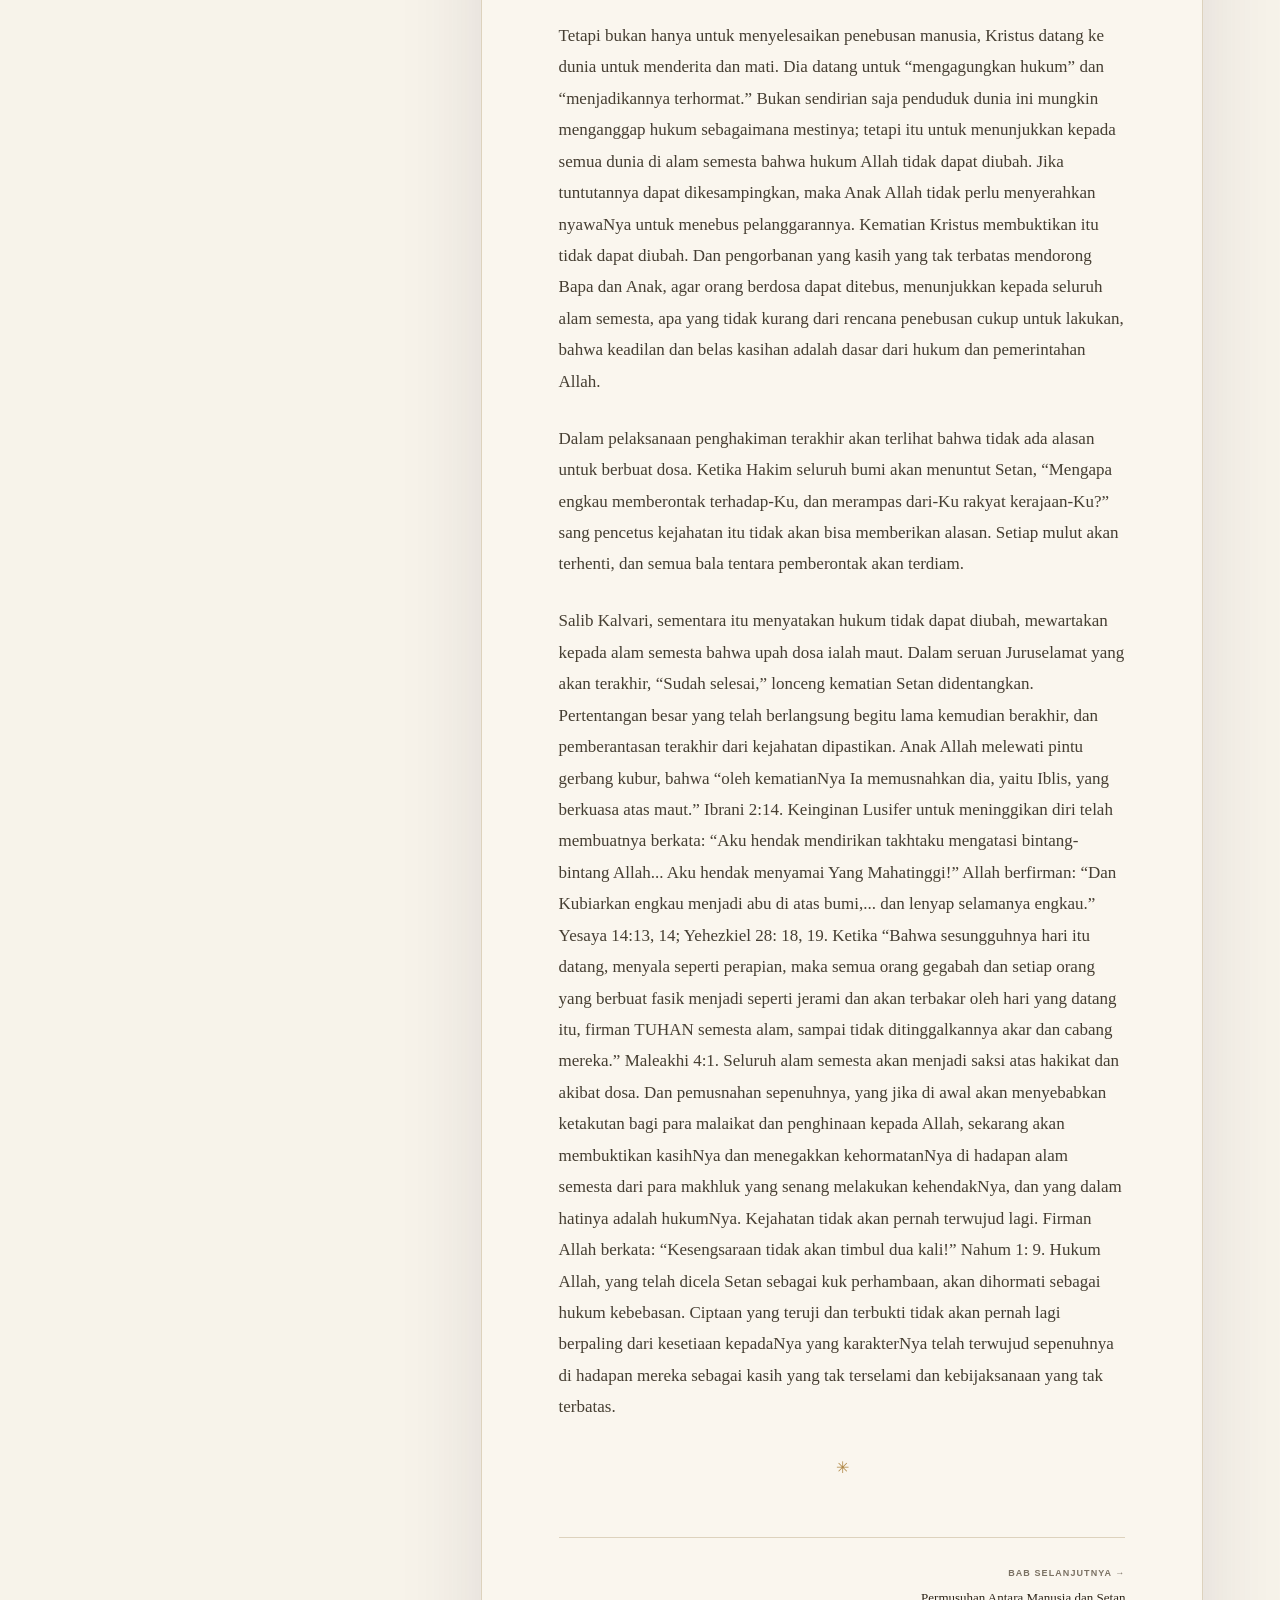
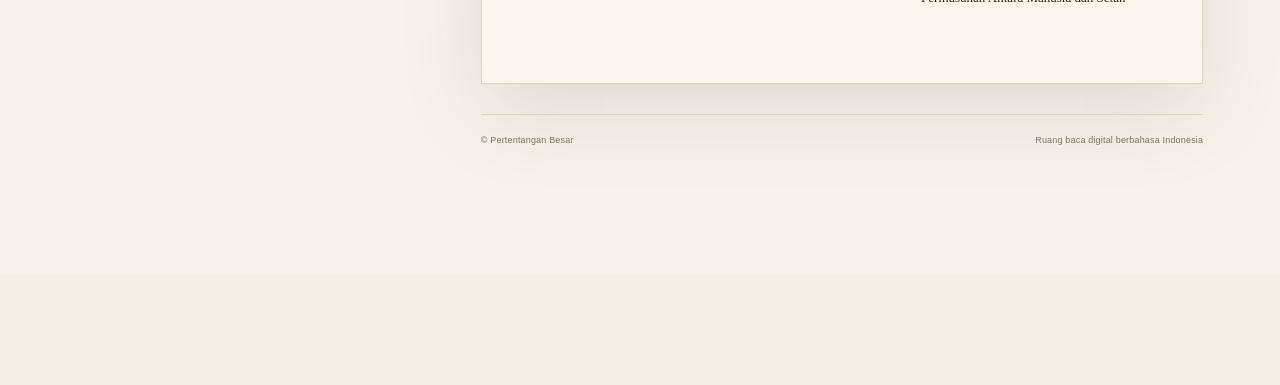
==== commit cc798099: "Keep mobile highlight colors above native selection chrome. Pin the color toolbar to the bottom on t" ====
--- a/index.html
+++ b/index.html
@@ -116,9 +116,6 @@
             <p class="eyebrow"><span></span>JELAJAHI BUKU</p>
             <h2>Bab</h2>
           </div>
-          <button class="close-contents" id="closeContents" type="button" aria-label="Tutup daftar isi">
-            <svg class="tool-icon" aria-hidden="true"><use href="#icon-close"></use></svg>
-          </button>
         </div>
         <label class="chapter-search"><svg class="tool-icon" aria-hidden="true"><use href="#icon-search"></use></svg><input id="chapterSearch" type="search" placeholder="Cari judul dan isi…" autocomplete="off" /></label>
         <div class="contents-progress">
--- a/styles.css
+++ b/styles.css
@@ -151,7 +151,7 @@
   .reader-layout { display: block; min-height: calc(100vh - 64px); }
   .contents-panel { position: fixed; z-index: 15; top: 0; left: 0; bottom: 0; width: min(320px, 88vw); height: 100dvh; min-height: unset; padding: 35px 23px 22px; background: var(--paper); box-shadow: 14px 0 38px #161a1620; transform: translateX(-105%); transition: transform .25s ease; }
   .contents-panel.open { transform: translateX(0); }
-  .close-contents { display: block; border: 0; background: transparent; font-size: 24px; color: var(--muted); cursor: pointer; margin-top: -5px; }
+  .close-contents { display: none; }
   .reading-area { padding: 0 23px; }
   .reading-toolbar { height: 57px; }
   .contents-toggle { font-size: 0; }
@@ -408,7 +408,8 @@
   .reader-layout { display: block; }
   .contents-panel { position: fixed; z-index: 40; top: 0; left: 0; bottom: 0; width: min(340px,88vw); height: 100dvh; padding: 35px 23px 22px; overflow: auto; border: 0; background: var(--surface); box-shadow: 14px 0 38px rgba(16,20,38,.2); transform: translateX(-105%); transition: transform .25s ease; }
   .contents-panel.open { transform: translateX(0); }
-  .close-contents { display: block; border: 1px solid var(--line); border-radius: 50%; width: 38px; height: 38px; background: transparent; color: var(--muted); font-size: 22px; cursor: pointer; }
+  .close-contents { display: none; }
+  .contents-heading { align-items: flex-start; }
   .chapter-list { height: auto; max-height: calc(100dvh - 260px); }
   .contents-note { margin-top: 15px; }
   .reading-toolbar { margin-bottom: 10px; }
@@ -1018,19 +1019,33 @@
 /* Quote highlights */
 .highlight-toolbar {
   position: fixed;
-  z-index: 40;
+  z-index: 10050;
   display: flex;
   align-items: center;
   gap: 8px;
   padding: 7px 10px;
   border: 1px solid color-mix(in srgb, var(--line) 90%, transparent);
   border-radius: 999px;
-  background: color-mix(in srgb, var(--surface, var(--paper)) 94%, transparent);
-  box-shadow: 0 10px 32px rgba(40, 36, 28, .16);
+  background: color-mix(in srgb, var(--surface, var(--paper)) 96%, #fff);
+  box-shadow: 0 10px 32px rgba(40, 36, 28, .18);
   backdrop-filter: blur(14px);
   -webkit-backdrop-filter: blur(14px);
   transform: translate(-50%, -100%);
   pointer-events: auto;
+}
+.highlight-toolbar.is-below {
+  transform: translate(-50%, 0);
+}
+.highlight-toolbar.is-mobile {
+  left: 50%;
+  right: auto;
+  top: auto;
+  bottom: calc(var(--hl-toolbar-bottom, 16px) + env(safe-area-inset-bottom, 0px));
+  width: max-content;
+  max-width: calc(100vw - 24px);
+  padding: 10px 12px;
+  transform: translateX(-50%);
+  box-shadow: 0 12px 36px rgba(40, 36, 28, .22);
 }
 .highlight-toolbar[hidden] { display: none; }
 .highlight-toolbar-label {
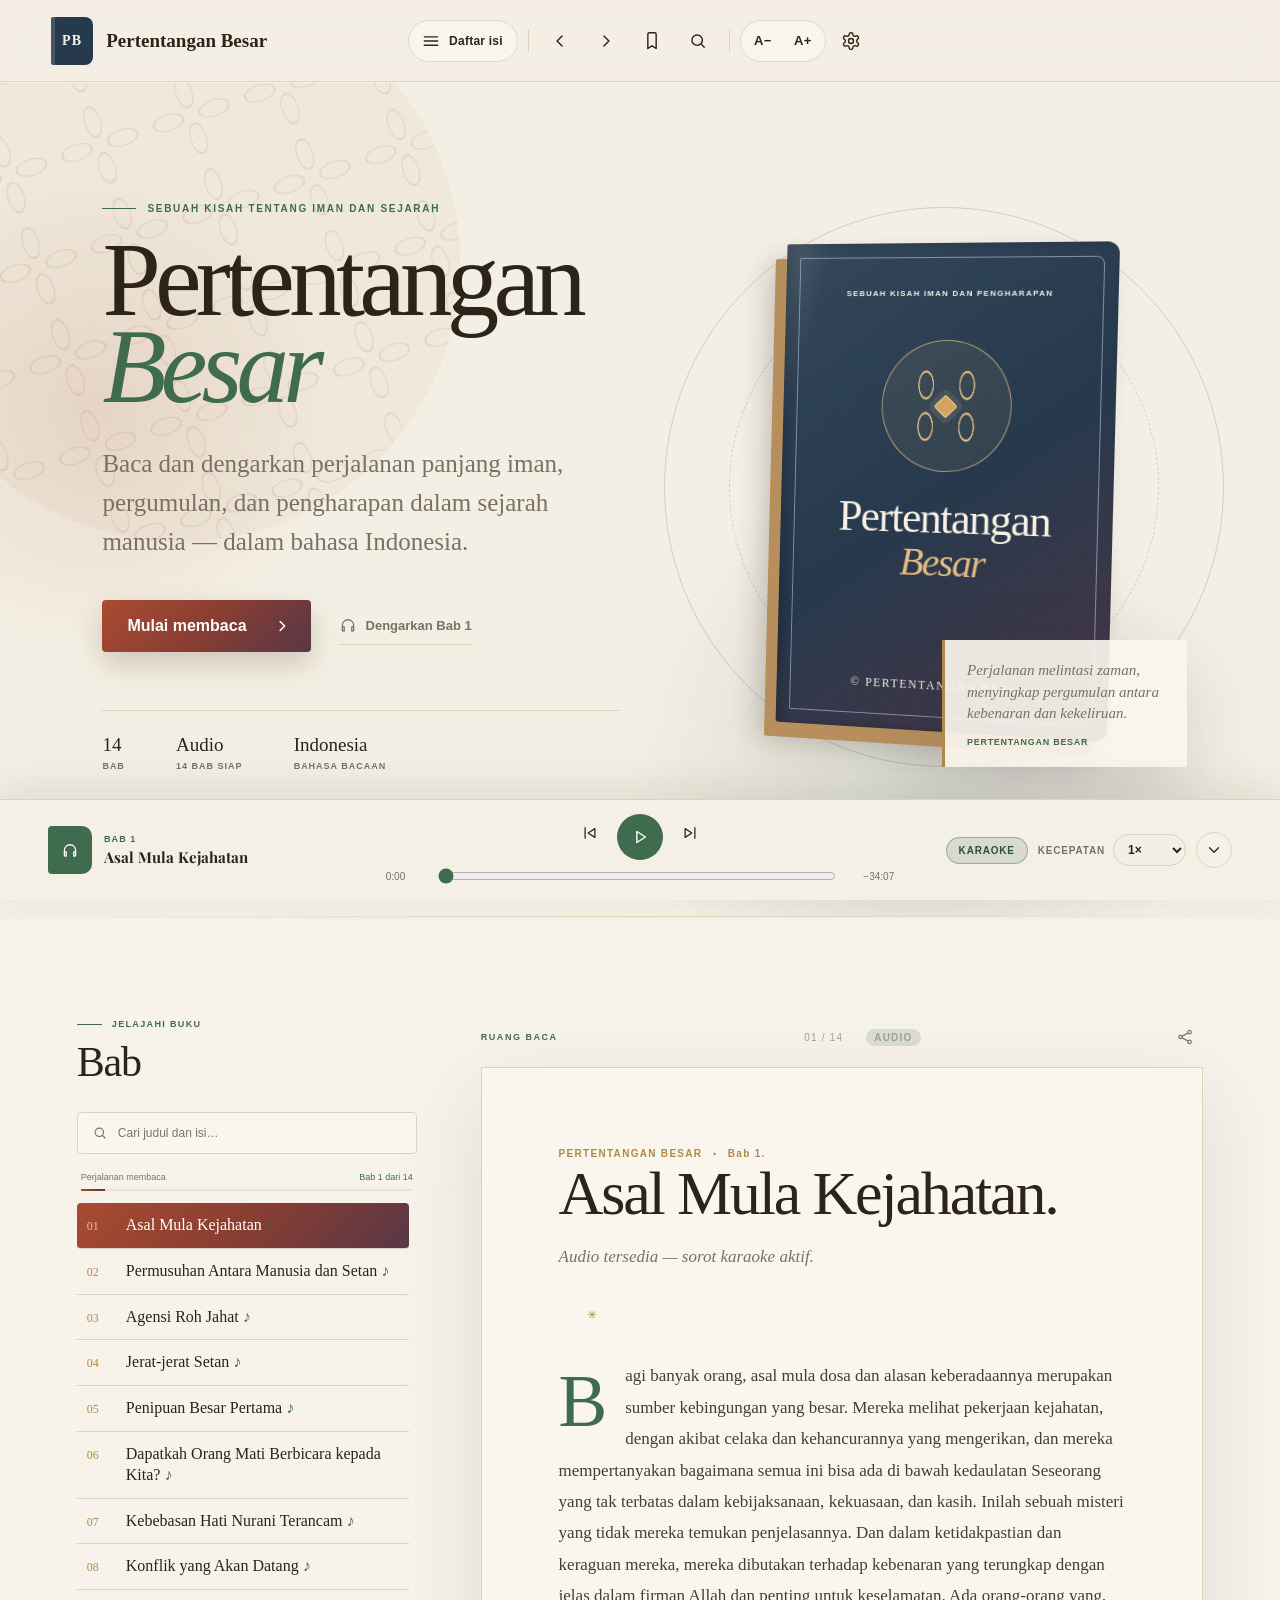
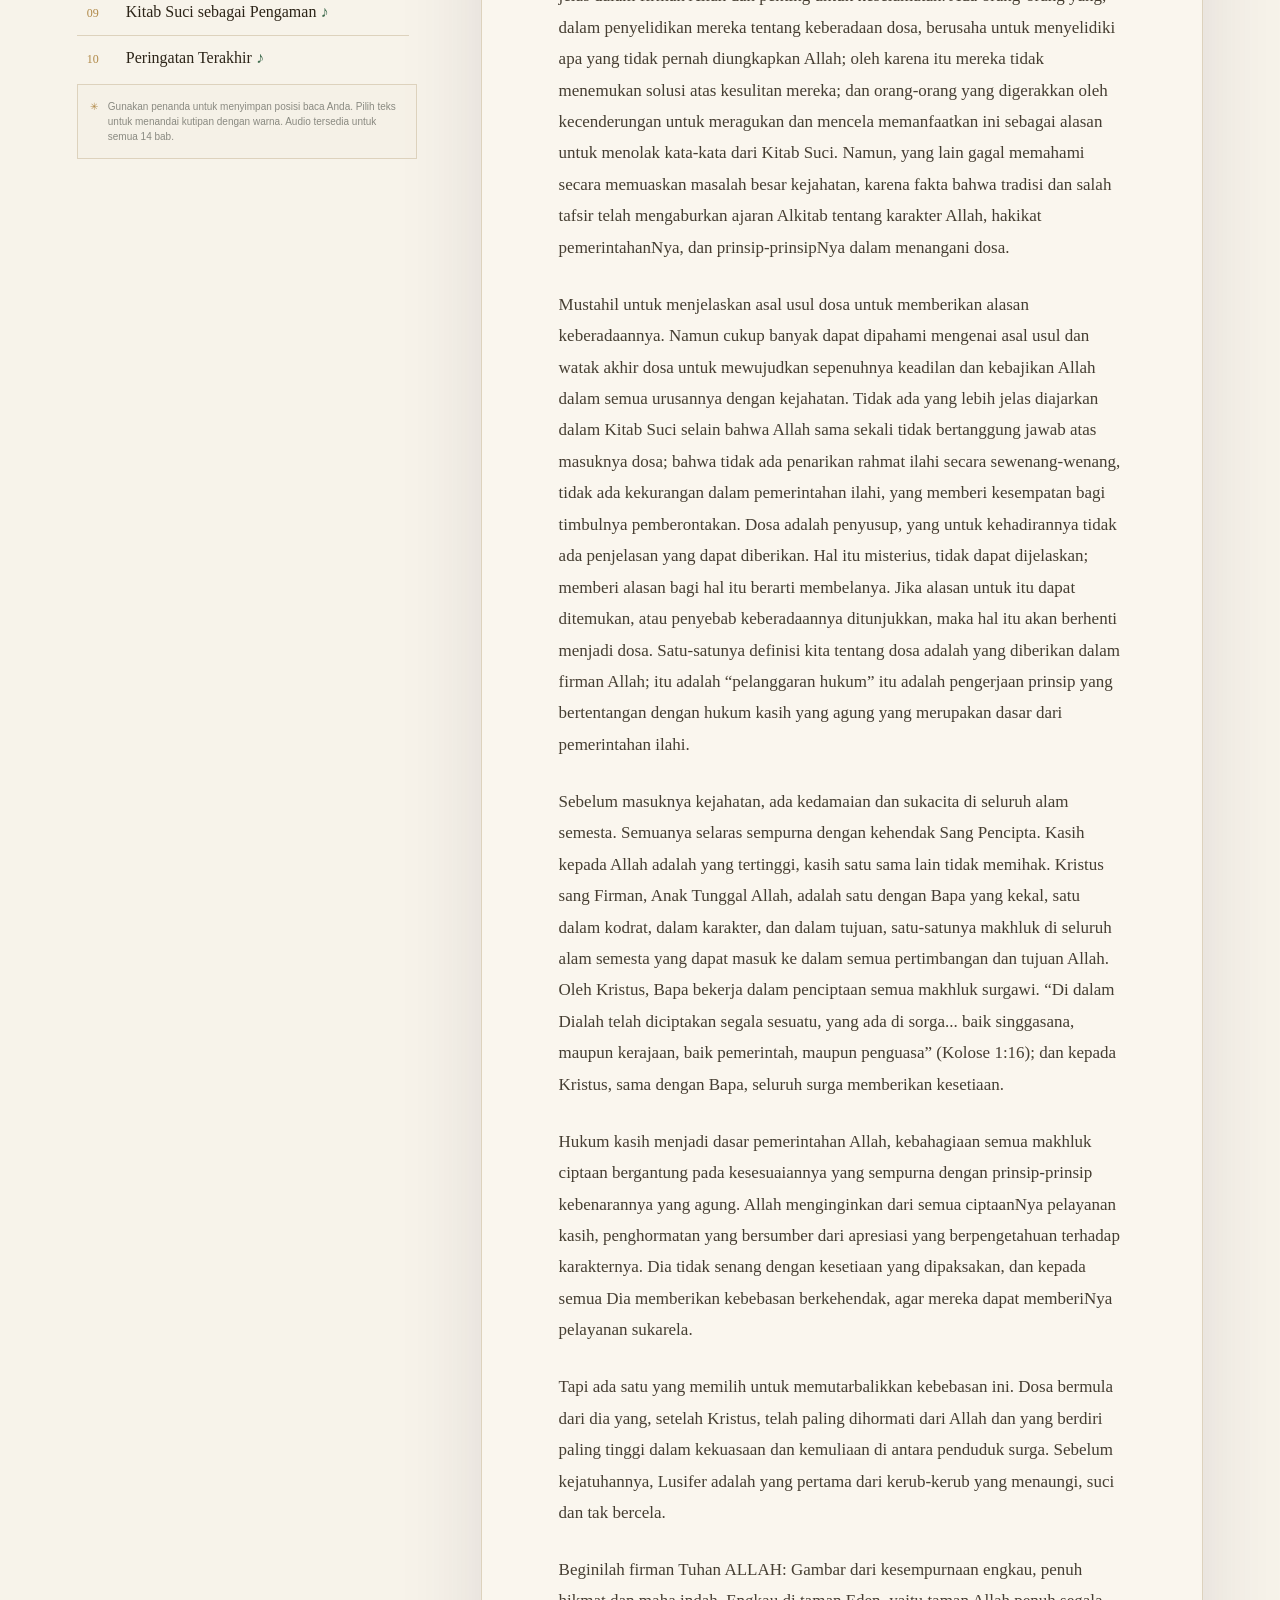
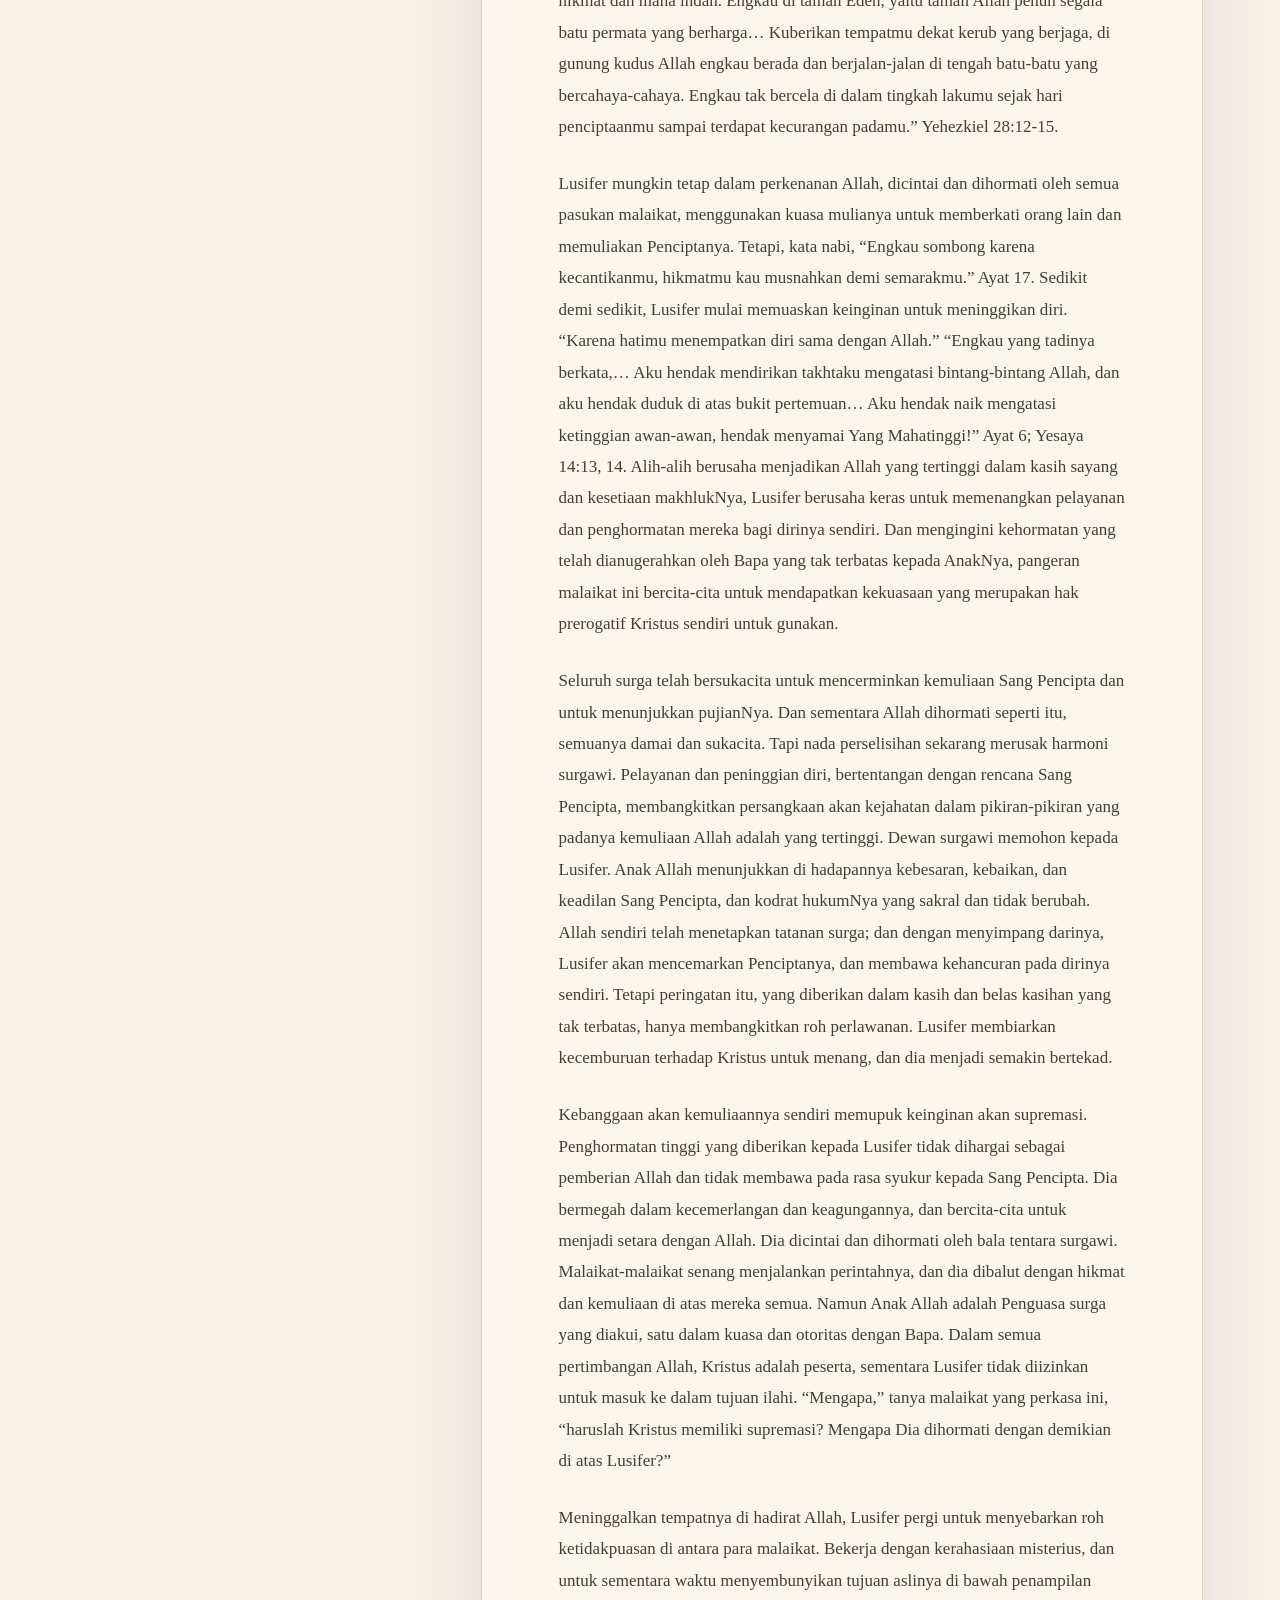
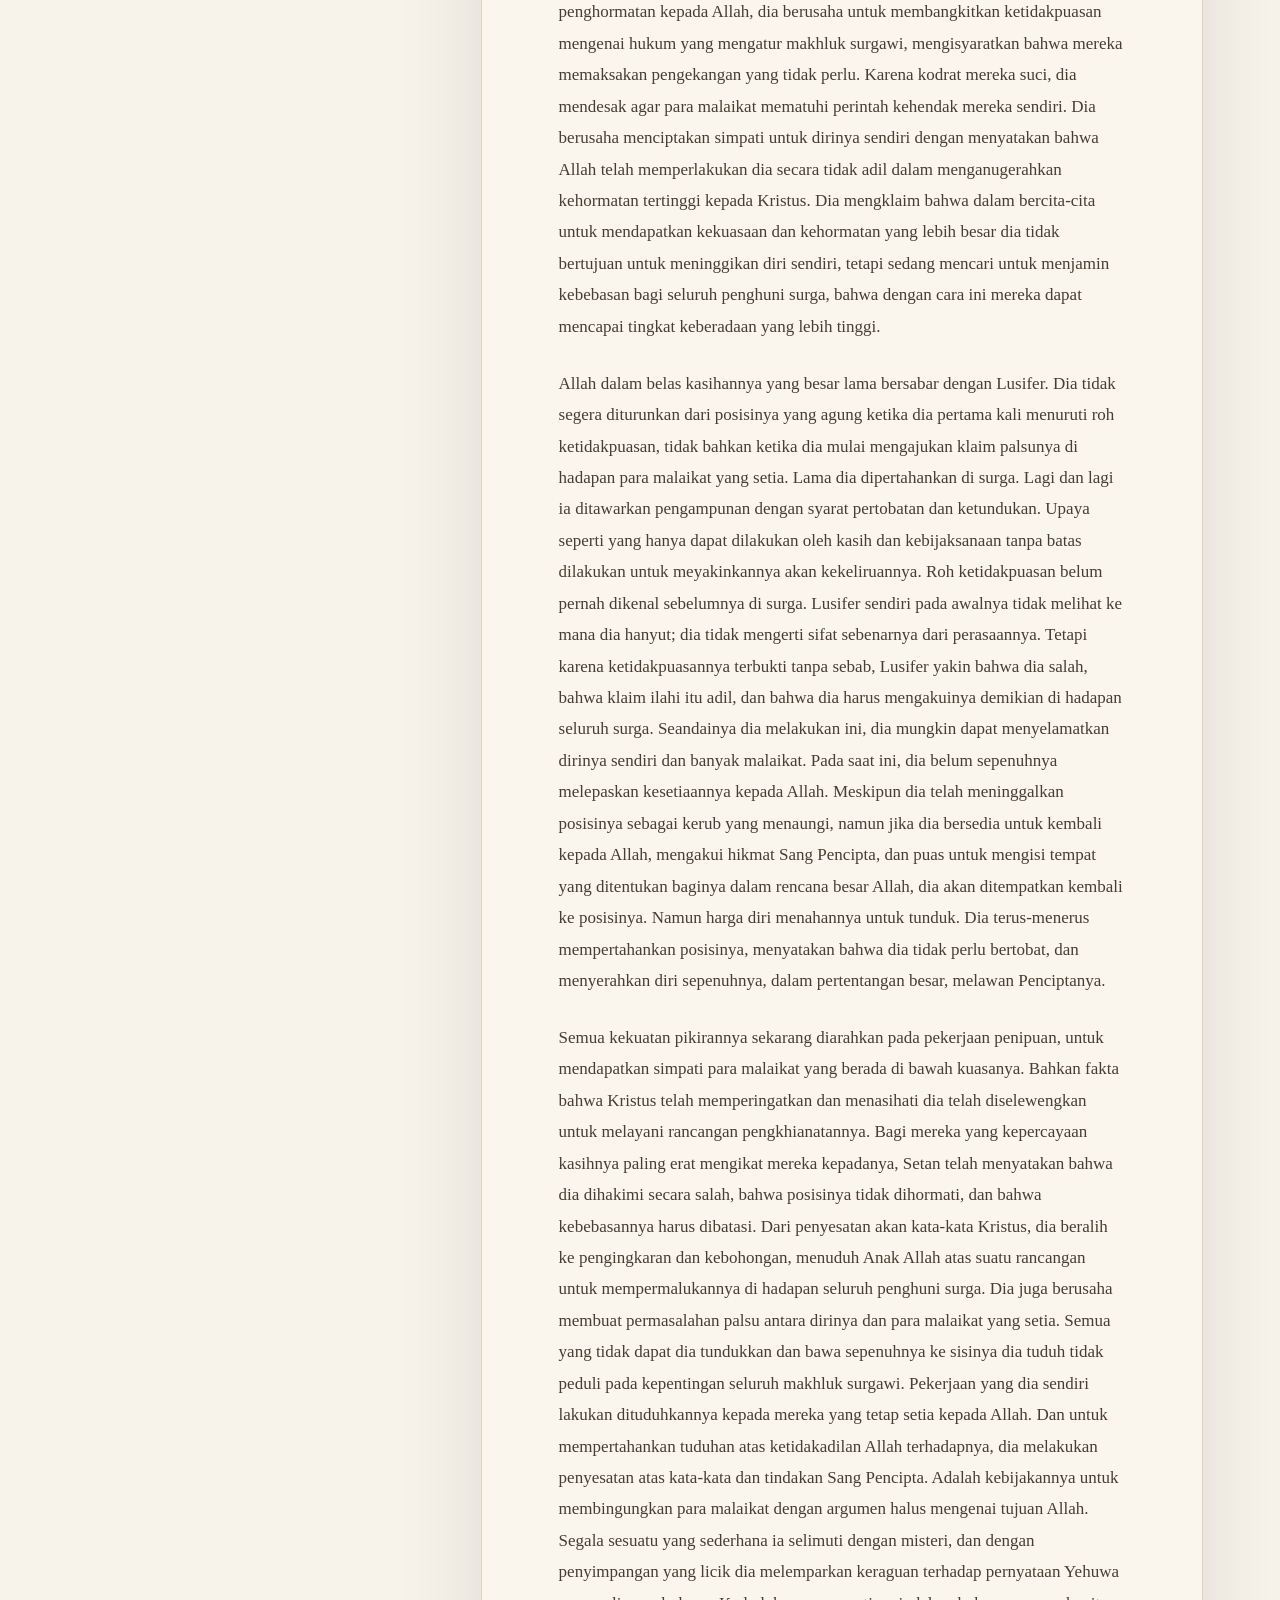
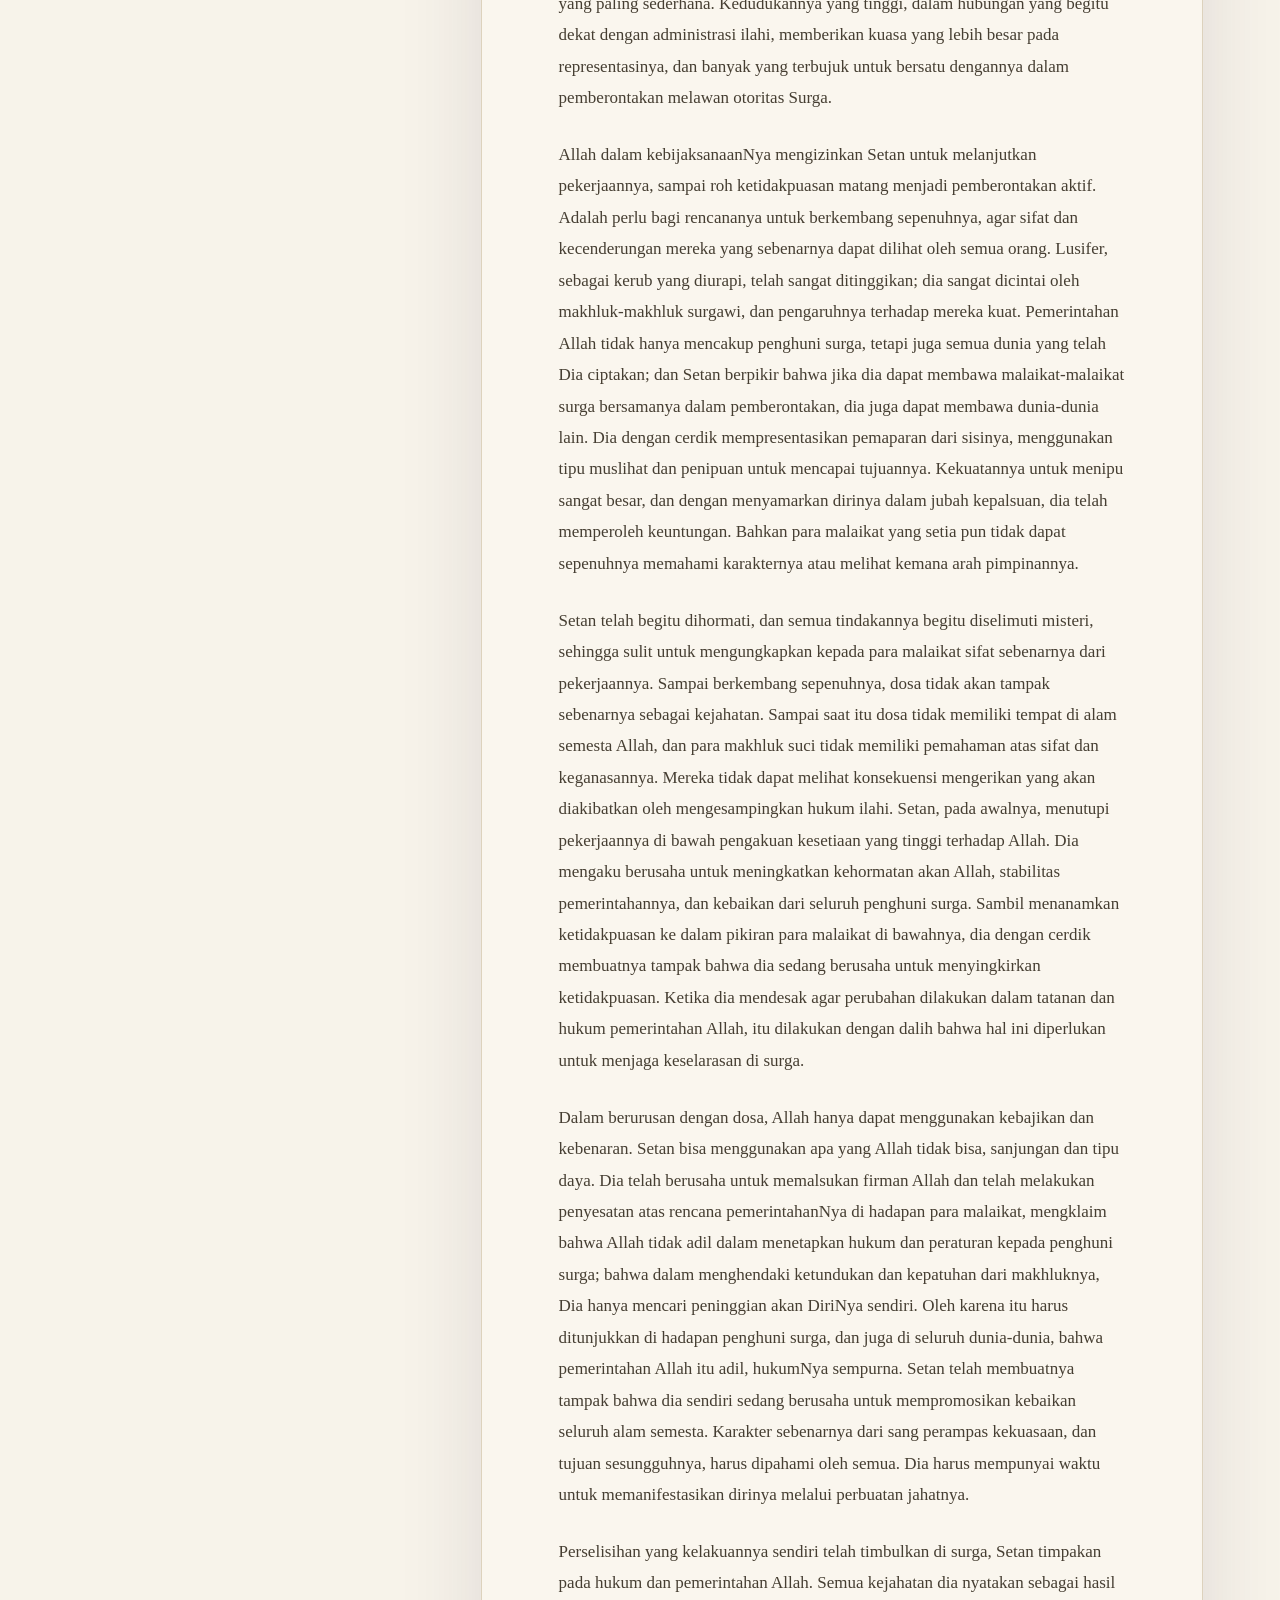
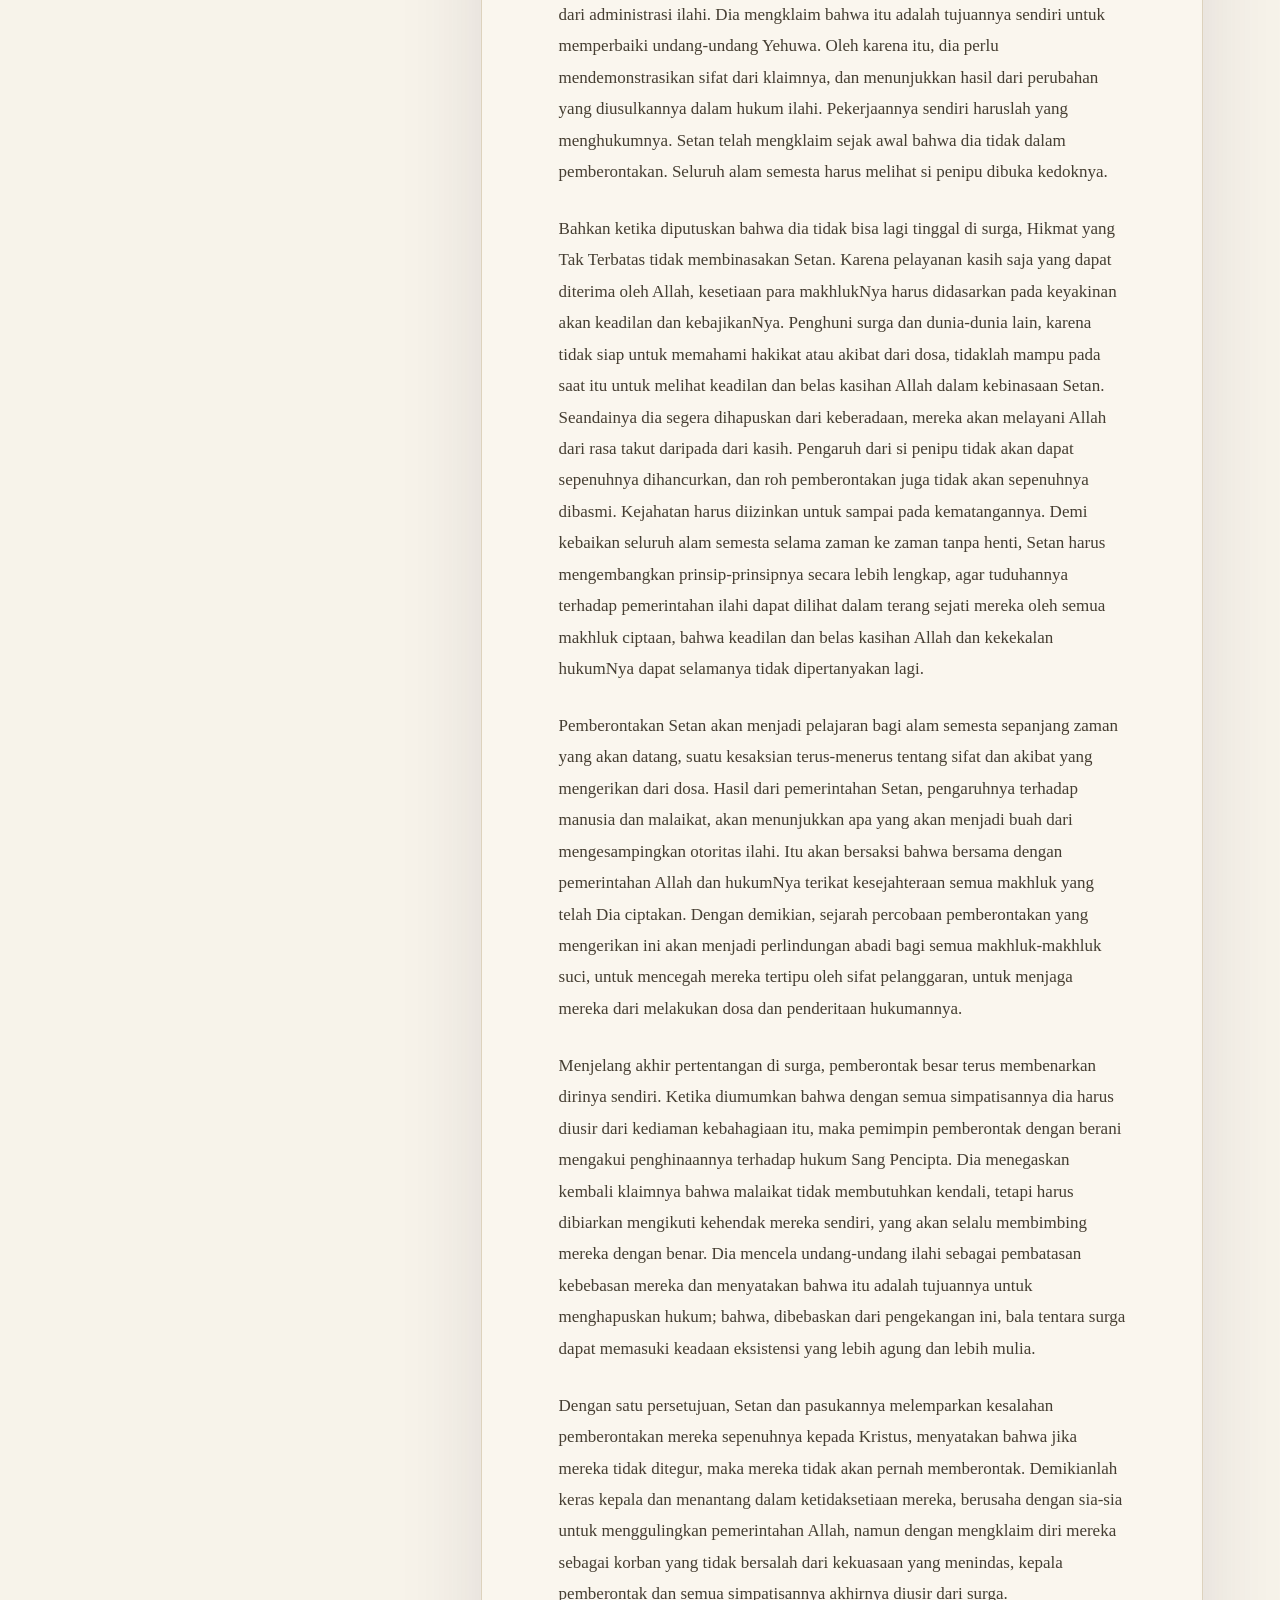
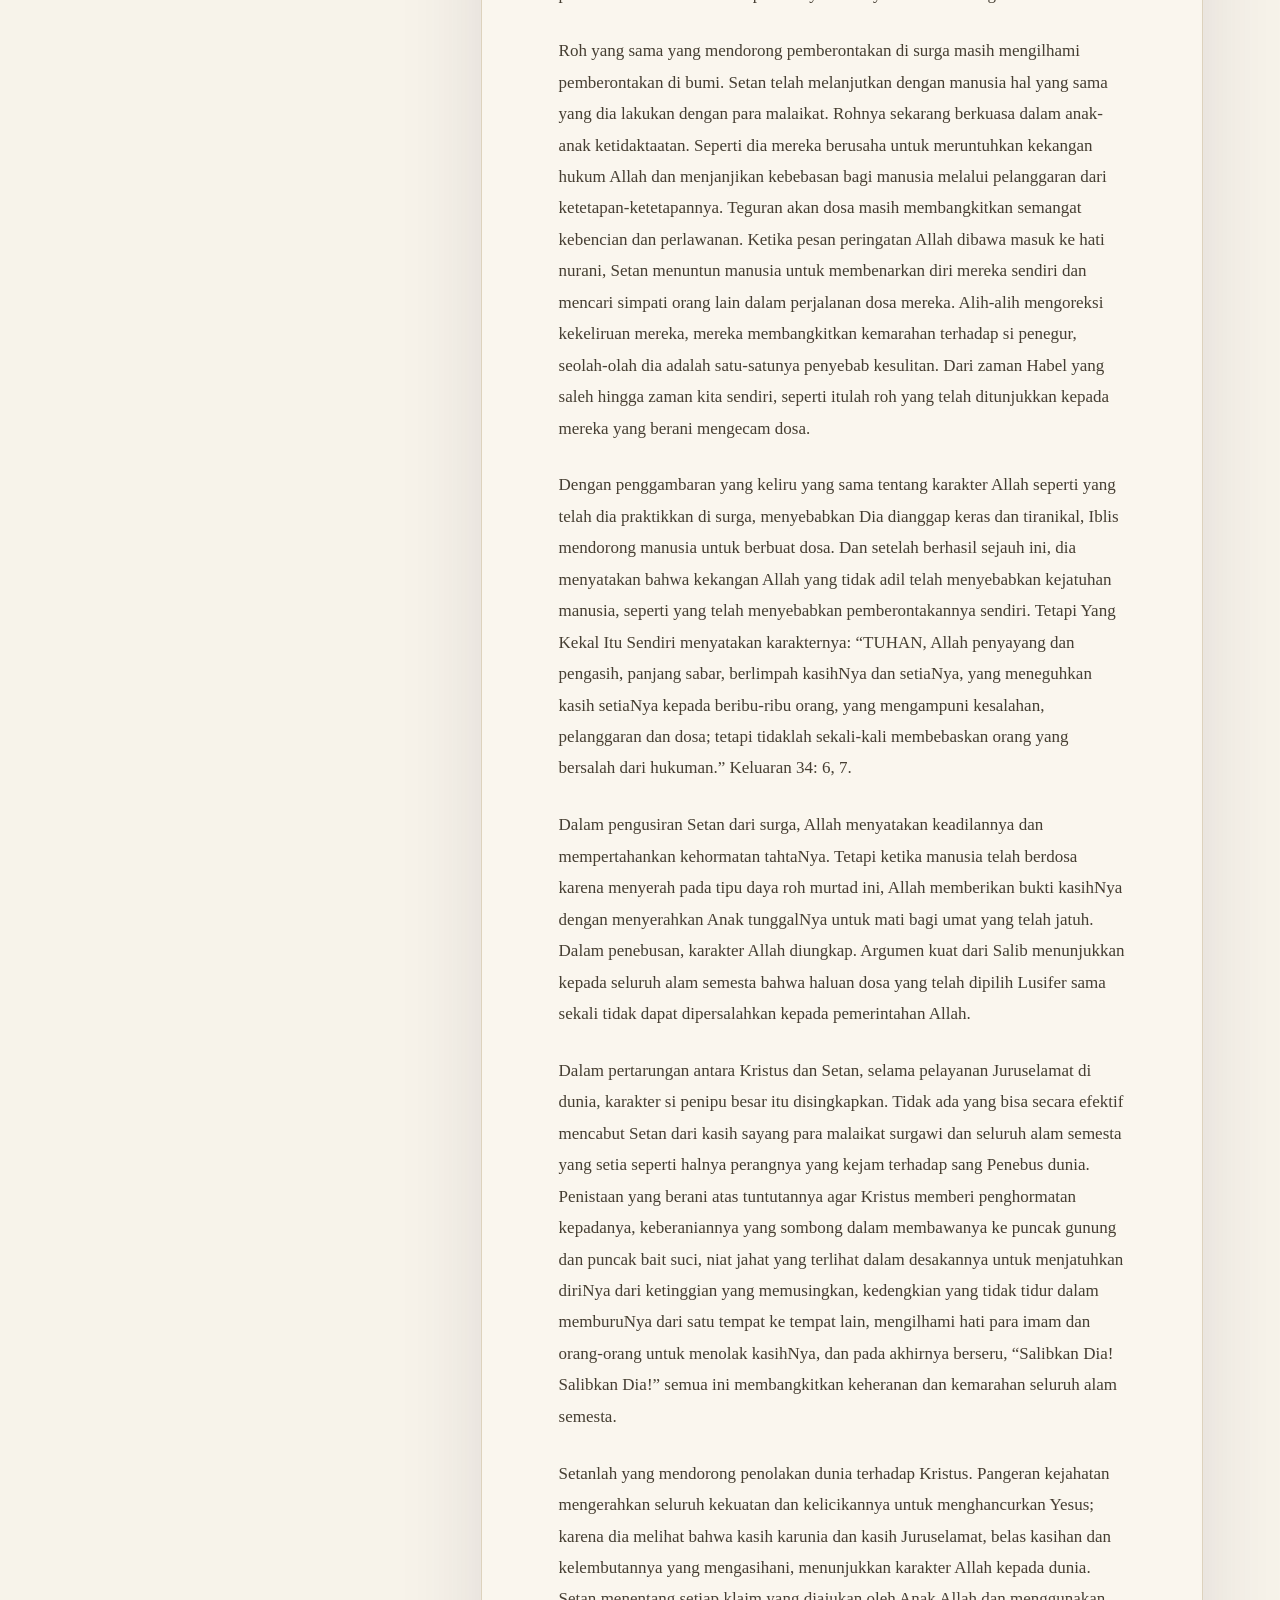
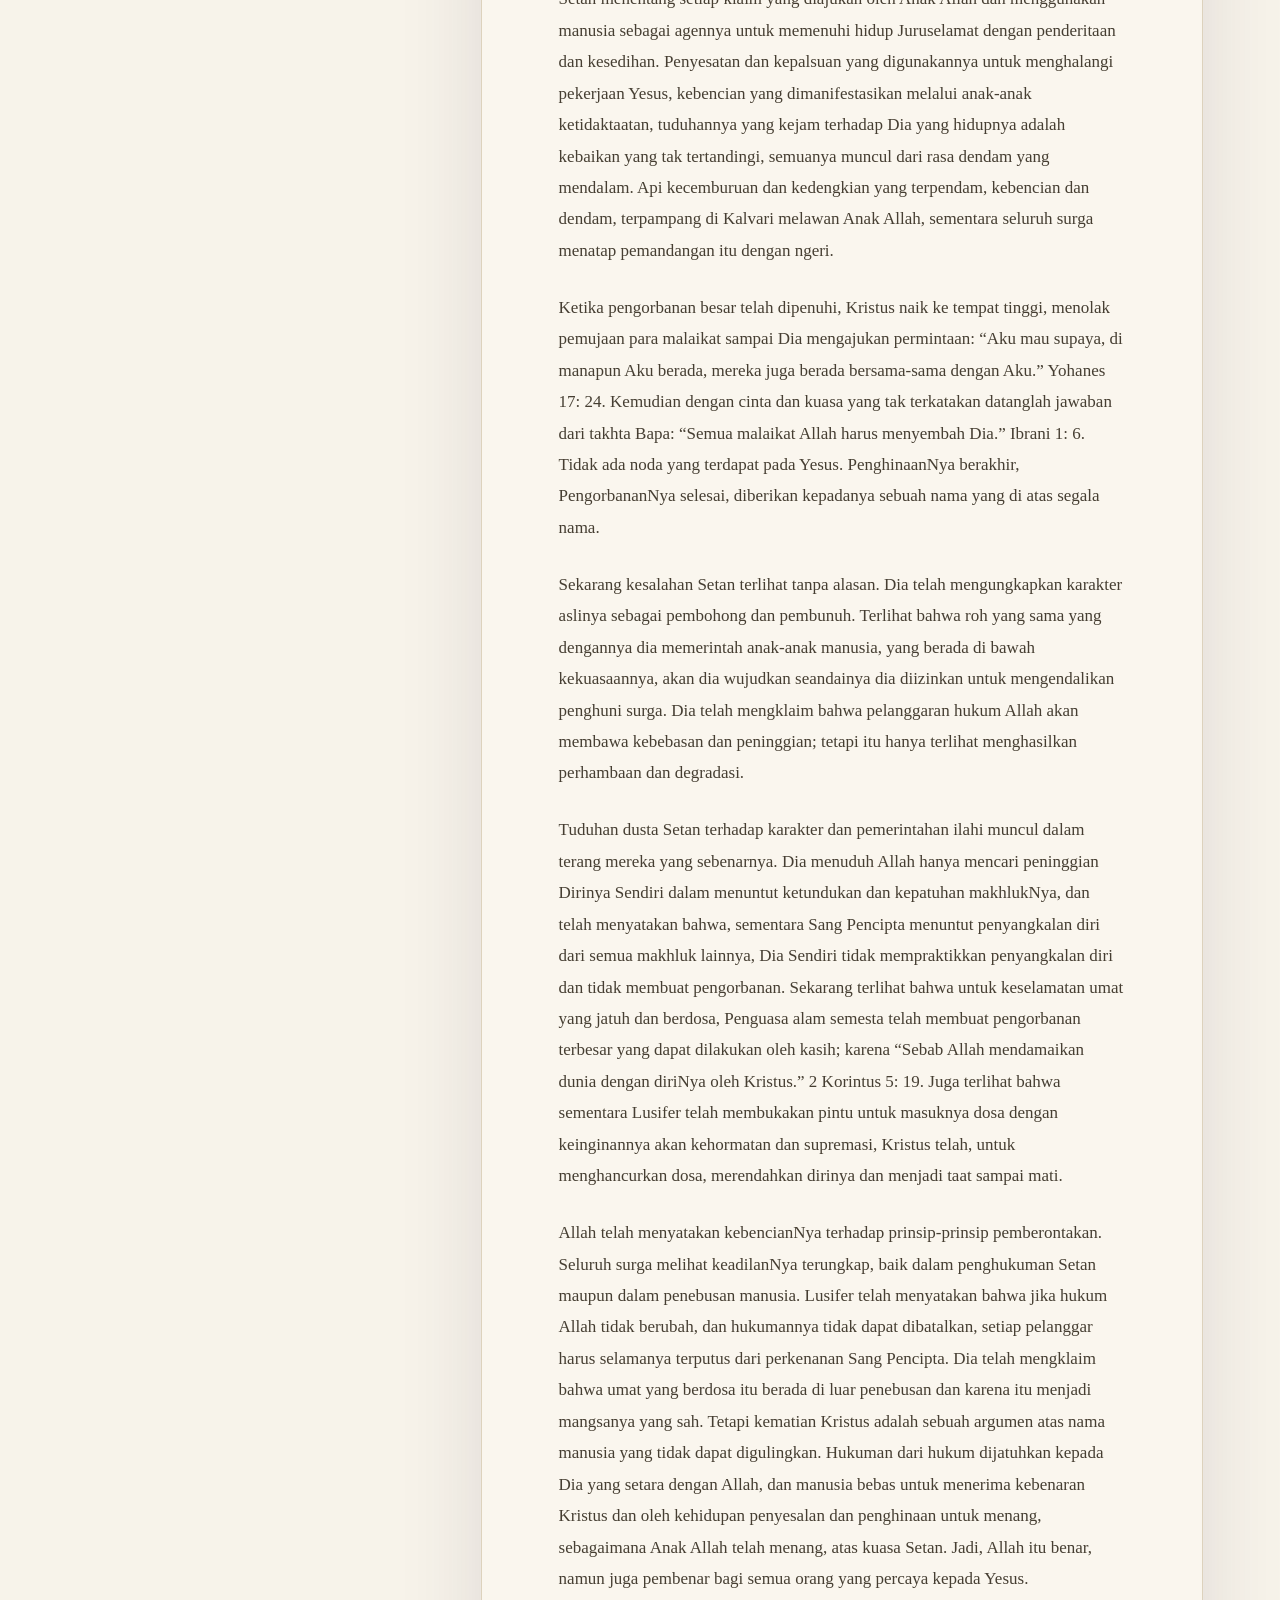
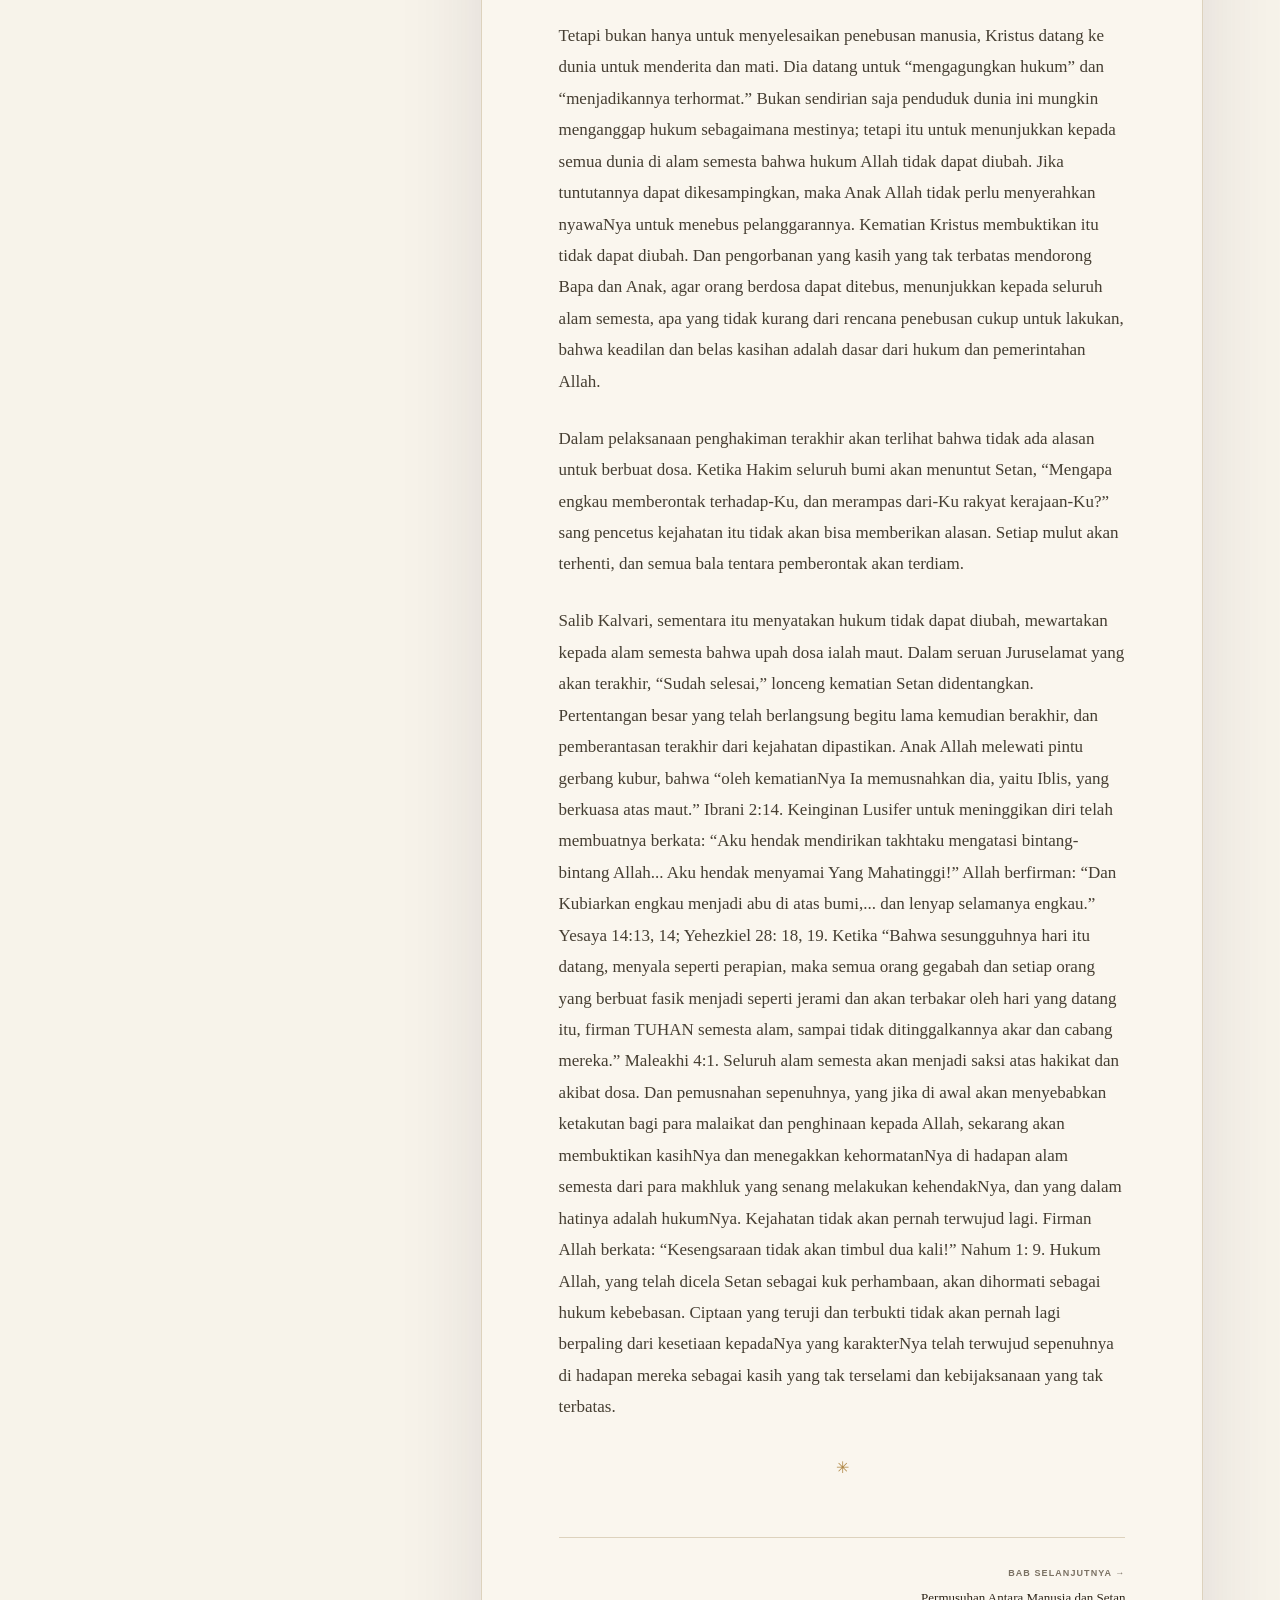
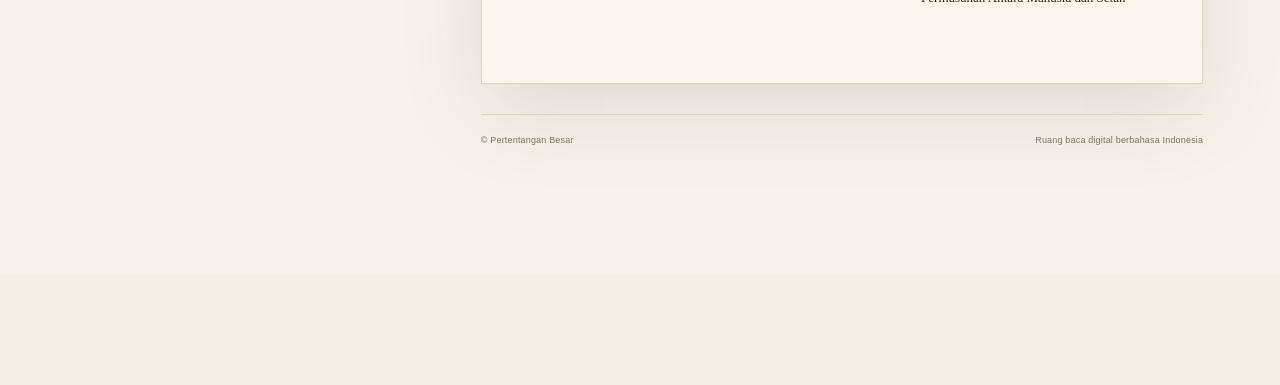
==== commit a5184341: "Restore reading position with bookmarks and free the mobile minimize control. Move the player collap" ====
--- a/index.html
+++ b/index.html
@@ -34,7 +34,7 @@
       <symbol id="icon-pause" viewBox="0 0 24 24"><path d="M8.5 5.5v13M15.5 5.5v13" /></symbol>
       <symbol id="icon-skip-back" viewBox="0 0 24 24"><path d="M5.5 5v14M18.5 6.2 9.5 12l9 5.8V6.2Z" /></symbol>
       <symbol id="icon-skip-forward" viewBox="0 0 24 24"><path d="M18.5 5v14M5.5 6.2l9 5.8-9 5.8V6.2Z" /></symbol>
-      <symbol id="icon-minimize" viewBox="0 0 24 24"><path d="M6 12h12" /></symbol>
+      <symbol id="icon-chevron-down" viewBox="0 0 24 24"><path d="m6 9 6 6 6-6" /></symbol>
       <symbol id="icon-headphones" viewBox="0 0 24 24"><path d="M4.5 14.5v-2a7.5 7.5 0 0 1 15 0v2M4.5 14.5H7v5.5H5.5A1 1 0 0 1 4.5 19v-4.5Zm15 0H17V20h1.5a1 1 0 0 0 1-1v-4.5Z" /></symbol>
     </svg>
 
@@ -123,6 +123,13 @@
           <div class="mini-progress"><span id="chapterProgress"></span></div>
         </div>
         <ol class="chapter-list" id="chapterList"></ol>
+        <div class="bookmarks-panel" id="bookmarksPanel" hidden>
+          <div class="favorites-heading">
+            <p class="eyebrow"><span></span>PENANDA</p>
+            <h3>Lanjutkan baca</h3>
+          </div>
+          <div class="bookmarks-list" id="bookmarksList"></div>
+        </div>
         <div class="favorites-panel" id="favoritesPanel" hidden>
           <div class="favorites-heading">
             <p class="eyebrow"><span></span>DISIMPAN</p>
@@ -132,7 +139,7 @@
         </div>
         <div class="contents-note">
           <span class="note-icon" aria-hidden="true">✳</span>
-          <p>Pilih teks untuk menandai kutipan — termasuk kata di dalam tanda yang sudah ada, dengan warna berbeda. Audio tersedia untuk semua 14 bab.</p>
+          <p>Gunakan penanda untuk menyimpan posisi baca Anda. Pilih teks untuk menandai kutipan dengan warna. Audio tersedia untuk semua 14 bab.</p>
         </div>
       </aside>
 
@@ -170,9 +177,6 @@
 
     <section class="audio-player" id="audioPlayer" aria-label="Pemutar audiobook" hidden>
       <audio id="chapterAudio" preload="metadata" playsinline></audio>
-      <button class="audio-minimize" id="audioMinimize" type="button" aria-label="Ciutkan pemutar">
-        <svg class="tool-icon" aria-hidden="true"><use href="#icon-minimize"></use></svg>
-      </button>
       <div class="audio-track-info">
         <span class="audio-art" aria-hidden="true">
           <svg class="tool-icon" aria-hidden="true"><use href="#icon-headphones"></use></svg>
@@ -212,6 +216,9 @@
             <option value="1.5">1.5×</option>
           </select>
         </label>
+        <button class="audio-minimize" id="audioMinimize" type="button" aria-label="Ciutkan pemutar" title="Ciutkan">
+          <svg class="tool-icon" aria-hidden="true"><use href="#icon-chevron-down"></use></svg>
+        </button>
       </div>
     </section>
 
@@ -259,6 +266,7 @@
             <span class="settings-font-value" id="settingsTextSize">17</span>
             <button type="button" id="settingsIncreaseText" aria-label="Perbesar ukuran teks">A+</button>
           </div>
+          <p class="settings-hint">Ukuran teks: 14–28.</p>
         </div>
         <div class="settings-block">
           <h3>Gaya Nusantara</h3>
--- a/styles.css
+++ b/styles.css
@@ -357,13 +357,32 @@
   .reading-section { grid-template-columns: minmax(230px,280px) minmax(0,1fr); gap: 28px; padding-right: 30px; padding-left: 30px; }
 }
 @media (max-width: 760px) {
-  .topbar { min-height: 64px; padding: 8px 14px; gap: 8px; grid-template-columns: minmax(0, 1fr) auto; }
-  .brand { gap: 9px; min-width: 0; }
+  .topbar { min-height: 64px; padding: 8px 14px; gap: 10px; grid-template-columns: minmax(0, 1fr) auto; }
+  /* Override desktop width:max-content so the title can shrink beside the toolbar. */
+  .brand {
+    gap: 9px;
+    width: auto;
+    max-width: 100%;
+    min-width: 0;
+    overflow: hidden;
+  }
   .brand-mark { width: 34px; height: 40px; flex: 0 0 auto; }
-  .brand-copy { min-width: 0; }
-  .brand-copy strong { font-size: 14px; white-space: nowrap; overflow: hidden; text-overflow: ellipsis; }
+  .brand-copy {
+    display: block;
+    min-width: 0;
+    flex: 1 1 auto;
+    overflow: hidden;
+  }
+  .brand-copy strong {
+    display: block;
+    max-width: 100%;
+    font-size: 14px;
+    white-space: nowrap;
+    overflow: hidden;
+    text-overflow: ellipsis;
+  }
   .brand-copy small { font-size: 8px; }
-  .toolbar { gap: 2px; justify-content: flex-end; flex-wrap: nowrap; }
+  .toolbar { gap: 2px; justify-content: flex-end; flex-wrap: nowrap; flex-shrink: 0; }
   .toolbar .icon-button { min-width: 38px; height: 38px; padding: 0; }
   .toolbar .contents-trigger {
     width: 40px;
@@ -421,8 +440,8 @@
   .page-footer { gap: 12px; font-size: 8px; }
 }
 @media (max-width: 420px) {
-  .topbar { padding: 8px 10px; }
-  .brand-copy strong { font-size: 12px; }
+  .topbar { padding: 8px 10px; gap: 8px; }
+  .brand-copy strong { font-size: 13px; }
   .brand-copy small { display: none; }
   .toolbar .icon-button { min-width: 36px; height: 36px; }
   .toolbar .contents-trigger { min-width: 38px; height: 38px; width: 38px; }
@@ -441,6 +460,10 @@
   .book-page { padding: 24px 20px; }
   .page-footer { flex-direction: column; }
 }
+@media (max-width: 360px) {
+  /* Ultra-narrow: keep only the PB mark so controls stay clear. */
+  .brand-copy { display: none; }
+}
 
 /* Audiobook player */
 body.has-audio-player { padding-bottom: 110px; }
@@ -486,17 +509,20 @@
 .audio-player[hidden] { display: none !important; }
 
 .audio-minimize {
-  position: absolute;
-  top: 10px;
-  right: 12px;
-  width: 32px;
-  height: 32px;
-  border: 0;
+  display: grid;
+  width: 36px;
+  height: 36px;
+  flex: 0 0 auto;
+  place-items: center;
+  border: 1px solid var(--line);
   border-radius: 50%;
-  background: transparent;
-  color: var(--muted);
-  cursor: pointer;
-  font-size: 18px;
+  background: color-mix(in srgb, var(--paper) 88%, #fff);
+  color: var(--ink);
+  cursor: pointer;
+}
+.audio-minimize:hover {
+  border-color: color-mix(in srgb, var(--accent) 35%, var(--line));
+  color: var(--accent);
 }
 
 .audio-track-info {
@@ -724,18 +750,24 @@
   .audio-side {
     grid-area: side;
     display: flex;
+    flex-wrap: nowrap;
     align-items: center;
-    gap: 8px;
+    gap: 6px;
     justify-self: end;
+    padding-right: 0;
   }
   .audio-controls { gap: 4px; }
   .audio-controls button { width: 34px; height: 34px; }
   .audio-controls .audio-play { width: 40px; height: 40px; }
   .audio-timeline { margin-top: 4px; }
-  .karaoke-toggle { padding: 6px 9px; font-size: 9px; }
+  .karaoke-toggle { padding: 6px 8px; font-size: 9px; }
   .audio-speed { justify-self: end; gap: 4px; font-size: 0; }
   .audio-speed select { padding: 6px 8px; font-size: 11px; }
-  .audio-minimize { top: 4px; right: 6px; width: 28px; height: 28px; }
+  .audio-minimize {
+    width: 34px;
+    height: 34px;
+    margin: 0;
+  }
   .audio-mini { right: 10px; bottom: 10px; left: 10px; padding: 6px 10px 6px 6px; }
   .audio-mini-play { width: 40px; height: 40px; }
   .audio-mini-meta strong { font-size: 13px; }
@@ -828,9 +860,11 @@
 
 .audio-side {
   display: flex;
+  flex-wrap: wrap;
+  justify-content: flex-end;
   justify-self: end;
   align-items: center;
-  gap: 12px;
+  gap: 10px;
 }
 .karaoke-toggle {
   border: 1px solid var(--line);
@@ -1149,12 +1183,73 @@
   background: color-mix(in srgb, var(--gold) 48%, transparent);
 }
 
+.bookmarks-panel,
 .favorites-panel {
   margin-top: 22px;
   padding-top: 18px;
   border-top: 1px solid var(--line);
 }
+.bookmarks-panel[hidden],
 .favorites-panel[hidden] { display: none; }
+.bookmarks-list {
+  display: flex;
+  flex-direction: column;
+  gap: 8px;
+}
+.bookmark-item {
+  display: grid;
+  grid-template-columns: minmax(0, 1fr) auto;
+  gap: 6px;
+  align-items: start;
+  width: 100%;
+}
+.bookmark-item-main {
+  display: grid;
+  gap: 4px;
+  width: 100%;
+  padding: 8px 4px;
+  border: 0;
+  border-radius: 4px;
+  background: transparent;
+  text-align: left;
+  cursor: pointer;
+  color: var(--ink);
+}
+.bookmark-item-main:hover {
+  background: color-mix(in srgb, var(--paper-deep) 70%, transparent);
+}
+.bookmark-item-main strong {
+  display: block;
+  font: 500 13px/1.35 var(--serif);
+}
+.bookmark-item-main small {
+  color: var(--muted);
+  font: 700 9px/1.2 var(--sans);
+  letter-spacing: .08em;
+  text-transform: uppercase;
+}
+.bookmark-remove {
+  width: 28px;
+  height: 28px;
+  margin-top: 4px;
+  padding: 0;
+  border: 0;
+  border-radius: 50%;
+  background: transparent;
+  color: var(--muted);
+  font-size: 16px;
+  line-height: 1;
+  cursor: pointer;
+}
+.bookmark-remove:hover {
+  background: color-mix(in srgb, var(--ink) 8%, transparent);
+  color: var(--ink);
+}
+.chapter-link-title .is-bookmarked {
+  margin-left: 4px;
+  color: var(--accent);
+  font-style: normal;
+}
 .favorites-heading h3 {
   margin: 0 0 12px;
   color: var(--ink);
